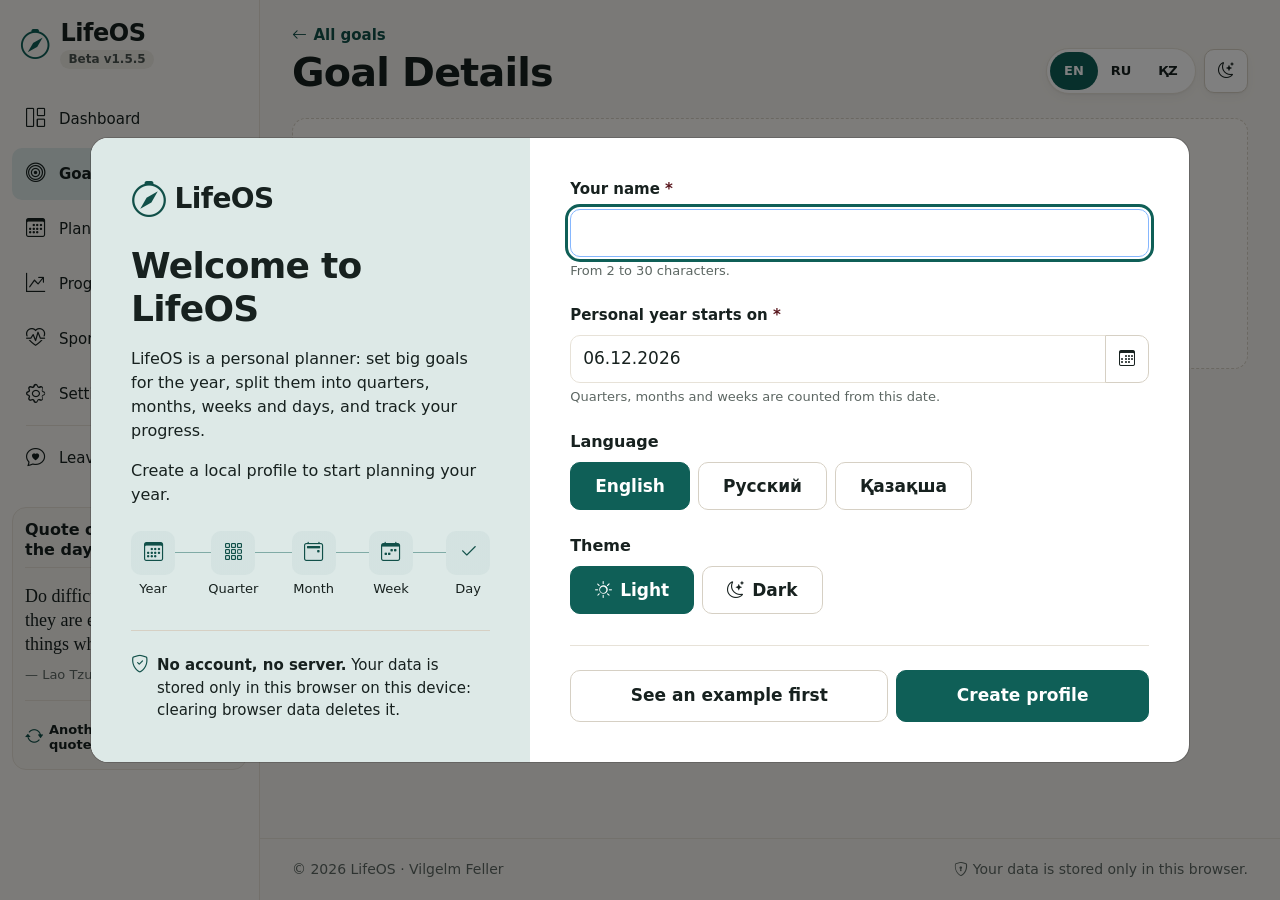
==== goal-details.html @ 5458cd60 "LifeOS Beta v1.5.5" ====
<!doctype html>
<html lang="en" data-bs-theme="light">
<head>
  <meta charset="utf-8">
  <meta name="viewport" content="width=device-width, initial-scale=1">
  <title>Goal Details · LifeOS</title>
  <meta name="description" content="LifeOS (Life Operating System): plan, track and improve your personal goals.">

  <!-- Libraries are local copies in vendor/ (the site also works without internet) -->
  <link rel="stylesheet" href="./vendor/bootstrap/bootstrap.min.css?v=1.5.5">
  <link rel="stylesheet" href="./vendor/bootstrap-icons/bootstrap-icons.min.css?v=1.5.5">
  <link rel="stylesheet" href="./css/style.css?v=1.5.5">
  <!-- App icons and the install manifest (manifest.json, images/icons/). Relative paths: the site lives in a subfolder on GitHub Pages. -->
  <link rel="manifest" href="./manifest.json?v=1.5.5">
  <link rel="icon" href="./images/icons/favicon.svg" type="image/svg+xml">
  <link rel="icon" href="./images/icons/favicon-32.png" type="image/png" sizes="32x32">
  <link rel="apple-touch-icon" href="./images/icons/apple-touch-icon.png">
  <meta name="theme-color" content="#0B4237" media="(prefers-color-scheme: light)">
  <meta name="theme-color" content="#111816" media="(prefers-color-scheme: dark)">
  <meta name="apple-mobile-web-app-title" content="LifeOS">

  <script src="./vendor/jquery/jquery-3.7.1.min.js?v=1.5.5" defer></script>
  <script src="./vendor/bootstrap/bootstrap.bundle.min.js?v=1.5.5" defer></script>
  <!-- Copies of data/*.json for file:// (no fetch there). Loaded before app.js. -->
  <script src="./data/translations-fallback.js?v=1.5.5"></script>
  <script src="./data/quotes-fallback.js?v=1.5.5"></script>
  <script src="./data/changelog-fallback.js?v=1.5.5"></script> <!-- copy of changelog.json for file:// -->
  <script src="./js/app.js?v=1.5.5"></script> <!-- no defer: sets the theme before the page is drawn -->
  <script src="./js/quote-widget.js?v=1.5.5" defer></script> <!-- quote of the day in the side menu -->
  <script src="./js/onboarding.js?v=1.5.5" defer></script> <!-- example data, first steps, tour, help tips -->
  <script src="./js/whats-new.js?v=1.5.5" defer></script> <!-- the "What's new" window after an update -->
  <script src="./js/feedback.js?v=1.5.5" defer></script> <!-- "Leave feedback": the window, the Dashboard invitation -->
  <script src="./js/tasks.js?v=1.5.5" defer></script>
  <script src="./js/entry-form.js?v=1.5.5" defer></script> <!-- the entry form (shared with the Dashboard dialog) -->
  <script src="./js/books.js?v=1.5.5" defer></script> <!-- "My books": the book shelf of a "Books" goal -->
  <script src="./js/goal-details.js?v=1.5.5" defer></script>
</head>
<body>
  <a class="skip-link visually-hidden-focusable" href="#main-content" data-i18n="layout.skipToContent">Skip to content</a>

  <!-- ===== Shared layout: identical on all 7 pages ===== -->

  <!-- Phone / tablet (< 992px): top bar with the menu button -->
  <header class="mobile-bar d-lg-none">
    <button class="btn btn-tool" type="button" data-bs-toggle="offcanvas" data-bs-target="#sidebar" aria-controls="sidebar" data-i18n-aria-label="layout.openMenu" aria-label="Open menu">
      <i class="bi bi-list" aria-hidden="true"></i>
    </button>
    <a class="brand brand-small" href="index.html">
      <span class="brand-mark" aria-hidden="true"><i class="bi bi-compass"></i></span>
      <span class="brand-name" data-i18n="app.name">LifeOS</span>
    </a>
    <!-- Phone (< 768px): language and theme are here; on wider screens they are in the page header -->
    <div class="mobile-tools">
      <div class="dropdown">
        <button type="button" class="btn btn-tool mobile-lang" data-bs-toggle="dropdown" aria-expanded="false"
                data-i18n-aria-label="layout.language" aria-label="Interface language">
          <span data-lang-current>EN</span><i class="bi bi-chevron-down" aria-hidden="true"></i>
        </button>
        <ul class="dropdown-menu dropdown-menu-end">
          <li><button type="button" class="dropdown-item" data-lang="en" lang="en" aria-pressed="true" data-i18n="language.en">English</button></li>
          <li><button type="button" class="dropdown-item" data-lang="ru" lang="ru" aria-pressed="false" data-i18n="language.ru">Русский</button></li>
          <li><button type="button" class="dropdown-item" data-lang="kk" lang="kk" aria-pressed="false" data-i18n="language.kk">Қазақша</button></li>
        </ul>
      </div>
      <button type="button" class="btn btn-tool" data-theme-toggle data-i18n-aria-label="layout.themeToDark" aria-label="Switch to dark theme">
        <i class="bi bi-moon-stars" aria-hidden="true"></i>
      </button>
    </div>
  </header>

  <!-- Sidebar: Offcanvas below 992px, fixed panel from 992px (Bootstrap "offcanvas-lg") -->
  <aside class="sidebar offcanvas-lg offcanvas-start" id="sidebar" tabindex="-1" aria-labelledby="sidebar-title">
    <div class="offcanvas-header">
      <a class="brand" href="index.html">
        <span class="brand-mark" aria-hidden="true"><i class="bi bi-compass"></i></span>
        <span class="brand-text">
          <span class="brand-name" id="sidebar-title" data-i18n="app.name">LifeOS</span>
          <span class="brand-version" data-app-version></span>
        </span>
      </a>
      <button type="button" class="btn-close d-lg-none" data-bs-dismiss="offcanvas" data-bs-target="#sidebar" data-i18n-aria-label="layout.closeMenu" aria-label="Close menu"></button>
    </div>
    <div class="offcanvas-body">
      <nav class="sidebar-nav" data-i18n-aria-label="layout.mainNav" aria-label="Main navigation">
        <ul class="nav flex-column">
          <li class="nav-item">
            <a class="nav-link" href="index.html"><i class="bi bi-grid-1x2" aria-hidden="true"></i><span data-i18n="page.dashboard">Dashboard</span></a>
          </li>
          <li class="nav-item">
            <a class="nav-link" href="goals.html"><i class="bi bi-bullseye" aria-hidden="true"></i><span data-i18n="page.goals">Goals</span></a>
          </li>
          <li class="nav-item">
            <a class="nav-link" href="planner.html"><i class="bi bi-calendar3" aria-hidden="true"></i><span data-i18n="page.planner">Planner</span></a>
          </li>
          <li class="nav-item">
            <a class="nav-link" href="progress.html"><i class="bi bi-graph-up-arrow" aria-hidden="true"></i><span data-i18n="page.progress">Progress</span></a>
          </li>
          <li class="nav-item">
            <a class="nav-link" href="sport.html"><i class="bi bi-heart-pulse" aria-hidden="true"></i><span data-i18n="page.sport">Sport</span></a>
          </li>
          <li class="nav-item">
            <a class="nav-link" href="settings.html"><i class="bi bi-gear" aria-hidden="true"></i><span data-i18n="page.settings">Settings</span></a>
          </li>
        </ul>
      </nav>
      <button type="button" class="nav-link sidebar-feedback" data-feedback-open>
        <i class="bi bi-chat-heart" aria-hidden="true"></i><span data-i18n="feedback.button">Leave feedback</span>
      </button>
    </div>
  </aside>

  <div class="app-content">
    <main class="app-main" id="main-content" tabindex="-1">
      <header class="page-header gd-header">
        <div class="gd-heading">
          <a class="back-link" href="goals.html"><i class="bi bi-arrow-left" aria-hidden="true"></i><span data-i18n="details.back">All goals</span></a>
          <h1 class="page-title" data-i18n="page.goalDetails">Goal Details</h1>
        </div>
        <div class="page-tools">
          <div class="btn-group" role="group" data-i18n-aria-label="layout.language" aria-label="Interface language">
            <button type="button" class="btn btn-tool" data-lang="en" lang="en" aria-pressed="true" data-i18n="language.en.short">EN</button>
            <button type="button" class="btn btn-tool" data-lang="ru" lang="ru" aria-pressed="false" data-i18n="language.ru.short">RU</button>
            <button type="button" class="btn btn-tool" data-lang="kk" lang="kk" aria-pressed="false" data-i18n="language.kk.short">ҚZ</button>
          </div>
          <button type="button" class="btn btn-tool" id="theme-toggle" data-i18n-aria-label="layout.themeToDark" aria-label="Switch to dark theme">
            <i class="bi bi-moon-stars" aria-hidden="true"></i>
          </button>
        </div>
      </header>

      <!-- ===== Page content starts here ===== -->

      <!-- No ?id= in the address, or no goal with this id -->
      <div class="empty-state" id="details-missing" hidden>
        <span class="empty-state-icon" aria-hidden="true"><i class="bi bi-search"></i></span>
        <h2 class="h5" data-i18n="details.missing.title">Goal not found</h2>
        <p id="details-missing-text"></p>
        <a class="btn btn-primary" href="goals.html" data-i18n="details.missing.button">Back to goals</a>
      </div>

      <div id="details-content" hidden>
        <!-- Goal card: icon | title + category and status badges | Edit, Mark as completed;
             then the % bar and 4 numbers: Now, Target, Deadline, Pace -->
        <section class="panel gd-hero" id="details-hero" data-color="teal" aria-labelledby="details-title">
          <div class="gd-hero-top">
            <span class="goal-icon gd-icon" aria-hidden="true"><i class="bi bi-stars" id="details-icon"></i></span>
            <div class="gd-hero-title">
              <h2 class="details-title" id="details-title"></h2>
              <div class="gd-badges">
                <span class="badge-status" id="details-category"></span>
                <span class="badge-status" id="details-badge"></span>
              </div>
            </div>
            <div class="gd-actions">
              <a class="btn btn-tool" id="details-edit" href="goals.html">
                <i class="bi bi-pencil me-2" aria-hidden="true"></i><span data-i18n="goal.action.edit">Edit</span>
              </a>
              <!-- Outline below 100 %, filled at 100 % (js/goal-details.js) -->
              <button class="btn btn-tool" type="button" id="details-complete">
                <i class="bi bi-check2 me-2" aria-hidden="true"></i><span data-i18n="goal.action.complete">Mark as completed</span>
              </button>
              <!-- A completed goal: back to "In progress" -->
              <button class="btn btn-tool" type="button" id="details-reopen" hidden>
                <i class="bi bi-arrow-counterclockwise me-2" aria-hidden="true"></i><span data-i18n="goal.action.reopen">Back to work</span>
              </button>
            </div>
          </div>
          <p class="details-description" id="details-description" hidden></p>

          <div class="gd-progress">
            <span class="details-percent" id="details-percent">0%</span>
            <div class="progress" id="details-progress" role="progressbar" aria-labelledby="details-title"
                 aria-valuemin="0" aria-valuemax="100" aria-valuenow="0">
              <div class="progress-bar" id="details-progress-bar"></div>
            </div>
          </div>

          <dl class="gd-stats">
            <div>
              <dt data-i18n="details.current">Current</dt>
              <dd id="details-current"></dd>
            </div>
            <div>
              <dt data-i18n="details.target">Target</dt>
              <dd id="details-target"></dd>
            </div>
            <div>
              <dt data-i18n="wizard.values.deadline">Deadline</dt>
              <dd id="details-deadline"></dd>
              <dd class="gd-stat-note" id="details-days"></dd>
            </div>
            <div>
              <dt data-i18n="details.pace.title">Pace</dt>
              <dd id="details-pace"></dd>
              <dd class="gd-stat-note" id="details-pace-note"></dd>
            </div>
          </dl>
        </section>

        <!-- "My books": only for a "Books" goal with a book list (js/books.js) -->
        <section class="panel gd-books" id="books-panel" aria-labelledby="books-title" hidden>
          <div class="panel-head">
            <h2 class="panel-title" id="books-title" tabindex="-1" data-i18n="books.title">My books</h2>
            <button type="button" class="btn btn-primary" id="book-add">
              <i class="bi bi-plus-lg me-2" aria-hidden="true"></i><span data-i18n="books.add">Add a book</span>
            </button>
          </div>
          <ul class="books-stats" id="books-stats"></ul>
          <div class="segmented books-filter" id="books-filter" role="group" data-i18n-aria-label="books.filter.label" aria-label="Show books"></div>
          <ul class="books-list" id="books-list"></ul>
          <div class="gd-empty" id="books-empty" hidden>
            <i class="bi bi-book" aria-hidden="true"></i>
            <span></span>
          </div>
        </section>

        <!-- Row 1: the entry form | the history. A checklist goal has no entries: the checklist takes the whole row. -->
        <div class="gd-row gd-row-main" id="details-main-row">
          <!-- Checklist (only a checklist goal): tick, add, rename and delete items right here (js/goal-details.js) -->
          <section class="panel gd-checklist" id="checklist-panel" aria-labelledby="checklist-title" hidden>
            <div class="panel-head">
              <h2 class="panel-title gd-icon-title" id="checklist-title" tabindex="-1"><i class="bi bi-list-check" aria-hidden="true"></i><span data-i18n="progressType.checklist">Checklist</span></h2>
              <span class="badge-status is-accent" id="checklist-count"></span>
            </div>
            <ul class="edit-list gd-checklist-list" id="checklist-list"></ul>
            <form class="gd-checklist-add" id="checklist-add-form" novalidate>
              <label class="form-label" for="checklist-new" data-i18n="details.checklist.newLabel">New item</label>
              <div class="input-group">
                <input class="form-control" type="text" id="checklist-new" maxlength="120" autocomplete="off" data-i18n-placeholder="details.checklist.newPlaceholder">
                <button class="btn btn-primary" type="submit"><i class="bi bi-plus-lg me-2" aria-hidden="true"></i><span data-i18n="details.checklist.add">Add</span></button>
              </div>
              <p class="field-error" id="checklist-new-error"></p>
            </form>
          </section>

          <!-- Add an entry: the fields depend on the progress type (data-entry-field) -->
          <section class="panel" id="entry-panel" aria-labelledby="entry-title">
            <h2 class="panel-title" id="entry-title" tabindex="-1" data-i18n="details.entry.title">Add an entry</h2>
            <!-- Edit mode: "Entry of 12/11/2026: +20 000 ₸" (js/entry-form.js) -->
            <p class="entry-edit-note" id="entry-edit-note" hidden></p>
            <form id="entry-form" novalidate>
              <div class="row g-3">
                <!-- What to type for this goal type: "Example: +20 pages since the last entry" -->
                <div class="col-12"><p class="entry-example" id="entry-example"></p></div>

                <fieldset class="col-12" data-entry-field="sign">
                  <legend class="form-label fs-6" data-i18n="details.entry.operation">Operation</legend>
                  <div class="gd-switch">
                    <input class="btn-check" type="radio" name="entry-sign" id="entry-sign-plus" value="1" checked>
                    <label class="btn" for="entry-sign-plus"><i class="bi bi-plus-lg me-2" aria-hidden="true"></i><span data-i18n="details.entry.deposit">Deposit (+)</span></label>
                    <input class="btn-check" type="radio" name="entry-sign" id="entry-sign-minus" value="-1">
                    <label class="btn" for="entry-sign-minus"><i class="bi bi-dash-lg me-2" aria-hidden="true"></i><span data-i18n="details.entry.withdraw">Withdrawal (−)</span></label>
                  </div>
                </fieldset>

                <div class="col-sm-6" data-entry-field="amount">
                  <label class="form-label" for="entry-amount" id="entry-amount-label" data-i18n="details.entry.amount">Amount</label>
                  <div class="input-group">
                    <input class="form-control" type="text" id="entry-amount" inputmode="decimal" autocomplete="off" data-number="decimal"
                           data-i18n-placeholder="details.entry.amountPlaceholder" aria-describedby="entry-amount-hint">
                    <span class="input-group-text entry-unit"></span>
                  </div>
                  <div class="form-text" id="entry-amount-hint" data-i18n="details.entry.amountHint">Only the change, not the new total.</div>
                  <p class="field-error" id="entry-amount-error"></p>
                </div>

                <div class="col-sm-6" data-entry-field="pages">
                  <label class="form-label" for="entry-pages" data-i18n="details.entry.pages">Pages read</label>
                  <div class="input-group">
                    <input class="form-control" type="text" id="entry-pages" inputmode="numeric" autocomplete="off" data-number="integer">
                    <span class="input-group-text" data-i18n="details.entry.pagesUnit">pages</span>
                  </div>
                  <p class="field-error" id="entry-pages-error"></p>
                </div>
                <div class="col-sm-6 entry-check" data-entry-field="pages">
                  <div class="form-check">
                    <input class="form-check-input" type="checkbox" id="entry-finished">
                    <label class="form-check-label" for="entry-finished" data-i18n="details.entry.finished">I finished a book</label>
                  </div>
                </div>

                <div class="col-sm-6" data-entry-field="value">
                  <label class="form-label" for="entry-value" data-i18n="details.entry.newValue">New value</label>
                  <div class="input-group">
                    <input class="form-control" type="text" id="entry-value" inputmode="decimal" autocomplete="off" data-number="decimal">
                    <span class="input-group-text entry-unit"></span>
                  </div>
                  <p class="field-error" id="entry-value-error"></p>
                </div>

                <div class="col-sm-6" data-entry-field="level">
                  <label class="form-label" for="entry-level" data-i18n="details.entry.newLevel">New level</label>
                  <select class="form-select" id="entry-level"></select>
                </div>

                <div class="col-sm-6" data-entry-common>
                  <label class="form-label" for="entry-date" data-i18n="details.entry.date">Date</label>
                  <input class="form-control" type="text" inputmode="numeric" maxlength="10" autocomplete="off" data-date-field data-i18n-placeholder="date.placeholder" id="entry-date">
                  <p class="field-error" id="entry-date-error"></p>
                </div>

                <div class="col-12" data-entry-common>
                  <label class="form-label" for="entry-note" data-i18n="details.entry.noteOptional">Note (optional)</label>
                  <input class="form-control" type="text" id="entry-note" maxlength="200" autocomplete="off"
                         data-i18n-placeholder="details.entry.notePlaceholder" aria-describedby="entry-note-hint">
                  <div class="visually-hidden" id="entry-note-hint" data-i18n="details.entry.noteHint">Optional, up to 200 characters.</div>
                  <p class="field-error" id="entry-note-error"></p>
                </div>

                <div class="col-12 gd-entry-actions">
                  <button class="btn btn-primary w-100 gd-submit" type="submit">
                    <i class="bi bi-plus-lg me-2" aria-hidden="true"></i><span id="entry-submit-label">Add entry</span>
                  </button>
                  <button class="btn btn-tool w-100" type="button" id="entry-cancel" hidden data-i18n="delete.cancel">Cancel</button>
                </div>
              </div>
            </form>
          </section>

          <section class="panel" id="history-panel" aria-labelledby="history-title">
            <h2 class="panel-title" id="history-title" tabindex="-1" data-i18n="details.history.titleLong">History of entries</h2>
            <div class="gd-empty" id="history-empty">
              <i class="bi bi-clock-history" aria-hidden="true"></i>
              <span data-i18n="details.history.empty">No entries yet.</span>
            </div>
            <ul class="gd-history" id="history-list"></ul>
          </section>
        </div>

        <!-- Row 2: milestones, notes, related tasks -->
        <div class="gd-row gd-row-bottom">
          <section class="panel" aria-labelledby="milestones-title">
            <h2 class="panel-title gd-icon-title" id="milestones-title"><i class="bi bi-signpost-split" aria-hidden="true"></i><span data-i18n="wizard.step.6">Milestones</span></h2>
            <div class="gd-empty" id="milestones-empty">
              <i class="bi bi-flag" aria-hidden="true"></i>
              <span data-i18n="wizard.milestones.empty">No milestones yet.</span>
            </div>
            <ul class="gd-milestones" id="milestone-list"></ul>
          </section>

          <section class="panel" aria-labelledby="notes-title">
            <h2 class="panel-title gd-icon-title" id="notes-title"><i class="bi bi-file-text" aria-hidden="true"></i><span data-i18n="details.notes.title">Notes</span></h2>
            <label class="visually-hidden" for="goal-notes" data-i18n="details.notes.label">Your notes about this goal</label>
            <textarea class="form-control gd-notes" id="goal-notes" rows="5" maxlength="2000" data-i18n-placeholder="details.notes.placeholder"></textarea>
            <button class="btn btn-tool mt-2" type="button" id="notes-save">
              <i class="bi bi-save me-2" aria-hidden="true"></i><span data-i18n="details.notes.save">Save notes</span>
            </button>
          </section>

          <!-- Tasks linked to this goal (list and dialog: js/tasks.js) -->
          <section class="panel" aria-labelledby="tasks-title">
            <h2 class="panel-title gd-icon-title" id="tasks-title"><i class="bi bi-check2-square" aria-hidden="true"></i><span data-i18n="details.tasks.title">Related tasks</span></h2>
            <div id="goal-tasks"></div>
            <button class="btn btn-outline-primary w-100 mt-3" type="button" id="goal-task-add">
              <i class="bi bi-plus-lg me-2" aria-hidden="true"></i><span data-i18n="task.form.create">Add task</span>
            </button>
          </section>
        </div>
      </div>

    </main>

    <footer class="app-footer">
      <p class="mb-0">
        © <span id="footer-year">2026</span> <span data-i18n="app.name">LifeOS</span> ·
        <span data-i18n="layout.author">Vilgelm Feller</span>
      </p>
      <p class="mb-0">
        <i class="bi bi-shield-lock" aria-hidden="true"></i>
        <span data-i18n="layout.storageNote">Your data is stored only in this browser.</span>
      </p>
    </footer>
  </div>

  <!-- First run: shown by app.js only when there is no lifeos_profile.
       Static backdrop + keyboard="false": it cannot be closed without creating a profile.
       Computer: two columns (about LifeOS | the profile form); tablet and phone: one column (style.css). -->
  <div class="modal fade" id="first-run-modal" tabindex="-1" data-bs-backdrop="static" data-bs-keyboard="false" aria-labelledby="first-run-title" aria-describedby="first-run-intro">
    <div class="modal-dialog modal-dialog-centered modal-dialog-scrollable modal-fullscreen-sm-down first-run-dialog">
      <form class="modal-content" id="first-run-form" novalidate>
        <div class="modal-body first-run">
          <!-- Left (computer) / top: what LifeOS is and the path from the year to the day -->
          <section class="first-run-hero" aria-labelledby="first-run-title">
            <p class="first-run-brand"><i class="bi bi-compass" aria-hidden="true"></i><span data-i18n="app.name">LifeOS</span></p>
            <h2 class="first-run-title" id="first-run-title" data-i18n="firstRun.title">Welcome to LifeOS</h2>
            <p class="first-run-short" data-i18n="firstRun.short">Goals for the year, step by step to today.</p>
            <p class="first-run-about" data-i18n="firstRun.about">LifeOS is a personal planner: set big goals for the year, split them into quarters, months, weeks and days, and track your progress.</p>
            <p class="first-run-lead" id="first-run-intro" data-i18n="firstRun.intro">Create a local profile to start planning your year.</p>
            <ol class="first-run-path" data-i18n-aria-label="firstRun.path.label" aria-label="From the year to the day">
              <li><span class="first-run-path-icon" aria-hidden="true"><i class="bi bi-calendar3"></i></span><span class="first-run-path-name" data-i18n="firstRun.path.year">Year</span></li>
              <li><span class="first-run-path-icon" aria-hidden="true"><i class="bi bi-grid-3x3-gap"></i></span><span class="first-run-path-name" data-i18n="firstRun.path.quarter">Quarter</span></li>
              <li><span class="first-run-path-icon" aria-hidden="true"><i class="bi bi-calendar2-event"></i></span><span class="first-run-path-name" data-i18n="firstRun.path.month">Month</span></li>
              <li><span class="first-run-path-icon" aria-hidden="true"><i class="bi bi-calendar-week"></i></span><span class="first-run-path-name" data-i18n="firstRun.path.week">Week</span></li>
              <li><span class="first-run-path-icon" aria-hidden="true"><i class="bi bi-check2"></i></span><span class="first-run-path-name" data-i18n="firstRun.path.day">Day</span></li>
            </ol>
          </section>

          <!-- Right (computer) / middle: the profile -->
          <div class="first-run-fields">
            <p class="form-text mt-0" data-i18n="firstRun.requiredNote">Fields marked * are required.</p>

            <div class="mb-3">
              <label class="form-label required-label" for="first-run-name" data-i18n="firstRun.nameLabel">Your name</label>
              <input class="form-control" id="first-run-name" name="name" type="text" autocomplete="given-name" required aria-describedby="first-run-name-hint">
              <div class="form-text" id="first-run-name-hint" data-i18n="firstRun.nameHint">From 2 to 30 characters.</div>
              <p class="field-error" id="first-run-name-error"></p>
            </div>

            <div class="mb-3">
              <label class="form-label required-label" for="first-run-start" data-i18n="firstRun.startLabel">Personal year starts on</label>
              <input class="form-control" id="first-run-start" name="personalYearStart" type="text" inputmode="numeric" maxlength="10" autocomplete="off" data-date-field data-i18n-placeholder="date.placeholder" required aria-describedby="first-run-start-hint">
              <div class="form-text" id="first-run-start-hint" data-i18n="firstRun.startHint">Quarters, months and weeks are counted from this date.</div>
              <p class="field-error" id="first-run-start-error"></p>
            </div>

            <fieldset class="mb-3">
              <legend class="form-label fs-6" data-i18n="firstRun.languageLabel">Language</legend>
              <div class="choice-group">
                <input class="btn-check" type="radio" name="language" id="first-run-lang-en" value="en">
                <label class="btn btn-tool" for="first-run-lang-en" lang="en" data-i18n="language.en">English</label>
                <input class="btn-check" type="radio" name="language" id="first-run-lang-ru" value="ru">
                <label class="btn btn-tool" for="first-run-lang-ru" lang="ru" data-i18n="language.ru">Русский</label>
                <input class="btn-check" type="radio" name="language" id="first-run-lang-kk" value="kk">
                <label class="btn btn-tool" for="first-run-lang-kk" lang="kk" data-i18n="language.kk">Қазақша</label>
              </div>
            </fieldset>

            <fieldset class="mb-0">
              <legend class="form-label fs-6" data-i18n="firstRun.themeLabel">Theme</legend>
              <div class="choice-group">
                <input class="btn-check" type="radio" name="theme" id="first-run-theme-light" value="light">
                <label class="btn btn-tool" for="first-run-theme-light"><i class="bi bi-sun me-2" aria-hidden="true"></i><span data-i18n="theme.light">Light</span></label>
                <input class="btn-check" type="radio" name="theme" id="first-run-theme-dark" value="dark">
                <label class="btn btn-tool" for="first-run-theme-dark"><i class="bi bi-moon-stars me-2" aria-hidden="true"></i><span data-i18n="theme.dark">Dark</span></label>
              </div>
            </fieldset>
          </div>

          <!-- Computer: at the bottom of the left panel; tablet and phone: under the form, small -->
          <p class="first-run-storage">
            <i class="bi bi-shield-check" aria-hidden="true"></i>
            <span><strong data-i18n="firstRun.storageLead">No account, no server.</strong> <span data-i18n="firstRun.storageText">Your data is stored only in this browser on this device: clearing browser data deletes it.</span></span>
          </p>

          <div class="first-run-actions">
            <!-- Fills the example data and shows the banner "This is example data" (js/onboarding.js) -->
            <button class="btn btn-tool" type="button" data-demo-start data-i18n="onboarding.demo.start">See an example first</button>
            <button class="btn btn-primary" type="submit" data-i18n="firstRun.submit">Create profile</button>
          </div>
        </div>
      </form>
    </div>
  </div>
  <!-- ===== End of shared layout ===== -->
</body>
</html>
---- css/style.css ----
/* ==========================================================
   LifeOS — main stylesheet
   Mobile first: base styles target phones, media queries
   add layout for wider screens (added in later steps).
   ========================================================== */

/* ---------- Color tokens: light theme (default) — docs/design ---------- */
:root,
[data-bs-theme="light"] {
  /* Palette: used for the accent color and for goal colors.
     Light values have at least 4.5:1 contrast on the page background. */
  --palette-teal: #0f5f57;          /* deep green: the default accent of the design */
  --palette-blue: #3d6aa0;
  --palette-green: #3c7350;
  --palette-plum: #7a5089;
  --palette-clay: #95641f;
  --palette-rose: #9a4c5e;          /* goal color only, not an accent */
  /* More goal colors (not accents). Checked: the icon on its soft tile >= 3:1, the % badge text >= 4.5:1. */
  --palette-coral: #b4472f;
  --palette-mustard: #8c7a00;
  --palette-indigo: #4f46e5;
  --palette-pink: #c2187a;
  --palette-turquoise: #0e7490;
  --palette-olive: #5c6b1f;
  --palette-graphite: #374151;

  --lifeos-bg: #f5f3ee;             /* warm light page background */
  --lifeos-surface: #ffffff;        /* cards */
  --lifeos-surface-2: #faf8f4;      /* side menu, table heads, quiet blocks */
  --lifeos-border: #e7e2d8;
  --lifeos-border-strong: #d6d0c4;  /* outline buttons, fields */
  --lifeos-text: #17211f;
  --lifeos-text-muted: #5d6763;
  --lifeos-on-primary: #ffffff;     /* text/icons on a primary background */

  /* Soft tones for badges and icon tiles (text on them stays >= 4.5:1) */
  --tone-success-bg: #e3efe6;
  --tone-success-fg: #2c5e3d;
  --tone-warning-bg: #f7ebd3;
  --tone-warning-fg: #6f4b0f;
  --tone-danger-bg: #f8e3e3;
  --tone-danger-fg: #8c2f2f;
  --tone-neutral-bg: #eeebe4;
  --tone-neutral-fg: #4b5450;

  --lifeos-shadow: 0 1px 2px rgb(23 33 31 / 0.04), 0 4px 12px rgb(23 33 31 / 0.04);

  /* Map our tokens onto Bootstrap variables */
  --bs-body-bg: var(--lifeos-bg);
  --bs-body-color: var(--lifeos-text);
  --bs-secondary-color: var(--lifeos-text-muted);
  --bs-border-color: var(--lifeos-border);
}

/* ---------- Color tokens: dark theme (the same tokens) ---------- */
[data-bs-theme="dark"] {
  /* Lighter palette: at least 4.5:1 contrast on the dark background */
  --palette-teal: #5fbaa9;
  --palette-blue: #8aa9d8;
  --palette-green: #8cc29d;
  --palette-plum: #bf9fcd;
  --palette-clay: #d9aa6a;
  --palette-rose: #dd9cab;
  --palette-coral: #e8907c;
  --palette-mustard: #cfc04a;
  --palette-indigo: #8f86f5;
  --palette-pink: #e27cc0;
  --palette-turquoise: #67a7b9;
  --palette-olive: #9aa374;
  --palette-graphite: #999ea6;

  --lifeos-bg: #111816;             /* deep green-graphite */
  --lifeos-surface: #1a2220;        /* cards */
  --lifeos-surface-2: #151c1a;
  --lifeos-border: #2a3532;
  --lifeos-border-strong: #3a4743;
  --lifeos-text: #e6ece9;
  --lifeos-text-muted: #a2b1ac;
  --lifeos-on-primary: #0f1614;     /* dark text on the lighter dark-theme accents */

  --tone-success-bg: #1f3428;
  --tone-success-fg: #9fd3ae;
  --tone-warning-bg: #3a2f1b;
  --tone-warning-fg: #f0c987;
  --tone-danger-bg: #3a2224;
  --tone-danger-fg: #f2a9a9;
  --tone-neutral-bg: #252e2c;
  --tone-neutral-fg: #c3cfcb;

  --lifeos-shadow: 0 1px 2px rgb(0 0 0 / 0.3);

  --bs-body-bg: var(--lifeos-bg);
  --bs-body-color: var(--lifeos-text);
  --bs-secondary-color: var(--lifeos-text-muted);
  --bs-secondary-rgb: 162, 177, 172; /* = --lifeos-text-muted; Bootstrap's .text-secondary uses it */
  --bs-border-color: var(--lifeos-border);
}

/* Outline danger button ("Reset profile…", "Delete task"): Bootstrap's #dc3545 is too dark on graphite */
[data-bs-theme="dark"] .btn-outline-danger {
  --bs-btn-color: var(--bs-danger-text-emphasis);
}

/* ---------- Accent colors (11) ----------
   app.js sets data-accent="…" on <html> (ACCENTS); the color circles in Settings carry it too.
   Every accent is a set: --accent (buttons, links, bars, charts), --accent-hover, --accent-soft (badges, selections).
   Contrast (checked for every accent): light theme — white text on the button and on hover >= 4.5:1;
   dark theme — the dark text on the button and the accent on a card >= 4.5:1 (the lowest is 5.02:1, amber). */
:root,
[data-accent="teal"]      { --accent: #0f5f57; --accent-hover: #11534c; --accent-soft: #dde9e7; }
[data-accent="green"]     { --accent: #3c7350; --accent-hover: #356346; --accent-soft: #e4ebe6; }
[data-accent="olive"]     { --accent: #5c6b1f; --accent-hover: #4e5c1f; --accent-soft: #e8eae0; }
[data-accent="ocean"]     { --accent: #0e7490; --accent-hover: #106379; --accent-soft: #ddecef; }
[data-accent="blue"]      { --accent: #3d6aa0; --accent-hover: #355b86; --accent-soft: #e4eaf2; }
[data-accent="indigo"]    { --accent: #4f46e5; --accent-hover: #443fbd; --accent-soft: #e6e5fb; }
[data-accent="plum"]      { --accent: #7a5089; --accent-hover: #664774; --accent-soft: #ece6ee; }
[data-accent="pink"]      { --accent: #be185d; --accent-hover: #9d1a51; --accent-soft: #f6dfe8; }
[data-accent="amber"]     { --accent: #b45309; --accent-hover: #95490d; --accent-soft: #f4e7dd; }
[data-accent="clay"]      { --accent: #95641f; --accent-hover: #7c571f; --accent-soft: #f0e9e0; }
[data-accent="graphite"]  { --accent: #374151; --accent-hover: #313b47; --accent-soft: #e3e4e7; }

/* Dark theme: lighter values of the same accents */
[data-bs-theme="dark"],
[data-bs-theme="dark"][data-accent="teal"],
[data-bs-theme="dark"] [data-accent="teal"]      { --accent: #5fbaa9; --accent-hover: #7ac4b6; --accent-soft: #243733; }
[data-bs-theme="dark"][data-accent="green"],
[data-bs-theme="dark"] [data-accent="green"]     { --accent: #8cc29d; --accent-hover: #9ecaac; --accent-soft: #2a3832; }
[data-bs-theme="dark"][data-accent="olive"],
[data-bs-theme="dark"] [data-accent="olive"]     { --accent: #9aa374; --accent-hover: #a9b28b; --accent-soft: #2c342c; }
[data-bs-theme="dark"][data-accent="ocean"],
[data-bs-theme="dark"] [data-accent="ocean"]     { --accent: #67a7b9; --accent-hover: #80b5c3; --accent-soft: #253535; }
[data-bs-theme="dark"][data-accent="blue"],
[data-bs-theme="dark"] [data-accent="blue"]      { --accent: #8aa9d8; --accent-hover: #9cb6db; --accent-soft: #2a353a; }
[data-bs-theme="dark"][data-accent="indigo"],
[data-bs-theme="dark"] [data-accent="indigo"]    { --accent: #9994f0; --accent-hover: #a8a6ef; --accent-soft: #2c323d; }
[data-bs-theme="dark"][data-accent="plum"],
[data-bs-theme="dark"] [data-accent="plum"]      { --accent: #bf9fcd; --accent-hover: #c7aed3; --accent-soft: #313438; }
[data-bs-theme="dark"][data-accent="pink"],
[data-bs-theme="dark"] [data-accent="pink"]      { --accent: #dc82a8; --accent-hover: #de97b5; --accent-soft: #352f33; }
[data-bs-theme="dark"][data-accent="amber"],
[data-bs-theme="dark"] [data-accent="amber"]     { --accent: #cf9162; --accent-hover: #d4a37d; --accent-soft: #333229; }
[data-bs-theme="dark"][data-accent="clay"],
[data-bs-theme="dark"] [data-accent="clay"]      { --accent: #d9aa6a; --accent-hover: #dcb783; --accent-soft: #35352a; }
[data-bs-theme="dark"][data-accent="graphite"],
[data-bs-theme="dark"] [data-accent="graphite"]  { --accent: #999ea6; --accent-hover: #a8aeb3; --accent-soft: #2c3333; }

/* The page colors come from the current accent set. */
:root {
  --lifeos-primary: var(--accent);
  --lifeos-primary-hover: var(--accent-hover);
  --lifeos-primary-soft: var(--accent-soft);
  /* Accent for text on the soft background (active menu item): a bit closer to the text color for 4.5:1 */
  --lifeos-primary-text: color-mix(in srgb, var(--lifeos-primary) 75%, var(--lifeos-text));
  --lifeos-focus: var(--lifeos-primary);
}

/* ---------- Typography, spacing, radii (docs/design) ---------- */
:root {
  /* System font stack: no extra download, looks native on every OS */
  --lifeos-font: system-ui, -apple-system, "Segoe UI", Roboto, "Helvetica Neue", Arial, sans-serif;
  --bs-body-font-family: var(--lifeos-font);
  --bs-body-font-size: 0.9375rem;

  /* Font sizes: page title 36–40px, section 22px, card 16px, text 15px, captions 13px */
  --fs-page: clamp(1.75rem, 1.2rem + 1.6vw, 2.5rem);
  --fs-section: 1.375rem;
  --fs-card: 1rem;
  --fs-body: 0.9375rem;
  --fs-small: 0.8125rem;

  /* Spacing scale: 4 / 8 / 16 / 24 / 40 */
  --space-1: 0.25rem;
  --space-2: 0.5rem;
  --space-3: 1rem;
  --space-4: 1.5rem;
  --space-5: 2.5rem;

  /* Radii */
  --radius-sm: 0.625rem;  /* buttons, fields */
  --radius: 0.875rem;     /* cards */
  --radius-lg: 1.125rem;  /* big blocks */
  --radius-pill: 999px;
  --bs-border-radius: var(--radius-sm);
}

body {
  background-color: var(--lifeos-bg);
  color: var(--lifeos-text);
  font-family: var(--lifeos-font);
  font-size: var(--fs-body);
  line-height: 1.5;
}

a {
  color: var(--lifeos-primary);
}

a:hover {
  color: var(--lifeos-primary-hover);
}

/* ---------- Visible keyboard focus ---------- */
:focus-visible {
  outline: 3px solid var(--lifeos-focus);
  outline-offset: 2px;
}

/* Bootstrap uses a box-shadow ring on form controls and buttons;
   replace it with the same outline so focus looks consistent. */
.btn:focus-visible,
.btn-close:focus-visible,
.form-control:focus-visible,
.form-select:focus-visible,
.form-check-input:focus-visible {
  outline: 3px solid var(--lifeos-focus);
  outline-offset: 2px;
  box-shadow: none;
}

/* The skip link moves focus to <main>; the whole area does not need a ring. */
#main-content:focus-visible {
  outline: none;
}

/* ==========================================================
   Layout (shared by all pages)
   ========================================================== */

:root {
  --lifeos-sidebar-width: 16.25rem; /* 260px */
}

/* ---------- Skip link: hidden until focused with Tab ---------- */
.skip-link:focus {
  position: fixed;
  top: 0.75rem;
  left: 0.75rem;
  z-index: 1080; /* above the offcanvas */
  padding: 0.6rem 1rem;
  border-radius: 0.5rem;
  background-color: var(--lifeos-surface);
  color: var(--lifeos-primary);
  font-weight: 600;
  box-shadow: 0 0.25rem 1rem rgba(0, 0, 0, 0.15);
}

/* ---------- Brand (logo + name + version) ---------- */
.brand {
  display: flex;
  align-items: center;
  gap: 0.65rem;
  color: var(--lifeos-text);
  text-decoration: none;
}

.brand:hover {
  color: var(--lifeos-text);
}

.brand-mark {
  display: grid;
  place-items: center;
  width: 2.25rem;
  height: 2.25rem;
  border-radius: 0.65rem;
  background-color: var(--lifeos-primary);
  color: var(--lifeos-on-primary);
  font-size: 1.15rem;
}

.brand-small .brand-mark {
  width: 2rem;
  height: 2rem;
  font-size: 1rem;
}

.brand-text {
  display: flex;
  flex-direction: column;
}

.brand-name {
  font-size: 1.15rem;
  font-weight: 700;
  line-height: 1.1;
}

/* "Beta v1.0" under the name: a small quiet badge (the same in every language) */
.brand-version {
  align-self: flex-start;
  margin-top: 0.2rem;
  padding: 0.05rem 0.5rem;
  border-radius: var(--radius-pill);
  background-color: var(--tone-neutral-bg);
  color: var(--tone-neutral-fg);
  font-size: 0.75rem; /* 12px */
  font-weight: 600;
  line-height: 1.5;
}

/* ---------- Icon / toggle buttons (menu, language, theme) ---------- */
.btn-tool {
  --bs-btn-bg: var(--lifeos-surface);
  --bs-btn-color: var(--lifeos-text);
  --bs-btn-border-color: var(--lifeos-border);
  --bs-btn-hover-bg: var(--lifeos-primary-soft);
  --bs-btn-hover-color: var(--lifeos-text);
  --bs-btn-hover-border-color: var(--lifeos-border);
  --bs-btn-active-bg: var(--lifeos-primary-soft);
  --bs-btn-active-color: var(--lifeos-text);
  --bs-btn-active-border-color: var(--lifeos-border);
  min-width: 2.75rem;  /* ~44px: comfortable touch target */
  min-height: 2.75rem;
  font-weight: 600;
}

.btn-tool[aria-pressed="true"],
.btn-check:checked + .btn-tool {
  background-color: var(--lifeos-primary);
  border-color: var(--lifeos-primary);
  color: var(--lifeos-on-primary);
}

.btn-tool .bi-list {
  font-size: 1.4rem;
  line-height: 1;
}

/* Radio buttons styled as buttons: the real <input> is hidden,
   so the focus ring is drawn on its label. */
.btn-check:focus-visible + .btn {
  outline: 3px solid var(--lifeos-focus);
  outline-offset: 2px;
  box-shadow: none;
}

.choice-group {
  display: flex;
  flex-wrap: wrap;
  gap: 0.5rem;
}

/* ---------- Primary button in the LifeOS accent ---------- */
.btn-primary {
  --bs-btn-bg: var(--lifeos-primary);
  --bs-btn-border-color: var(--lifeos-primary);
  --bs-btn-color: var(--lifeos-on-primary);
  --bs-btn-hover-bg: var(--lifeos-primary-hover);
  --bs-btn-hover-border-color: var(--lifeos-primary-hover);
  --bs-btn-hover-color: var(--lifeos-on-primary);
  --bs-btn-active-bg: var(--lifeos-primary-hover);
  --bs-btn-active-border-color: var(--lifeos-primary-hover);
  --bs-btn-active-color: var(--lifeos-on-primary);
  font-weight: 600;
}

/* ---------- Forms and dialogs on card-colored surfaces ---------- */
.modal {
  --bs-modal-bg: var(--lifeos-surface);
}

.form-control,
.form-control:focus,
.form-select,
.form-select:focus {
  background-color: var(--lifeos-surface);
}

/* Date field: [DD.MM.YYYY | calendar button]. A real <input type="date"> lies over the icon
   (invisible, the full size of the button): a tap on the icon opens the browser's own calendar,
   also in Safari on iPhone and in Chrome on Android. */
.date-field .btn-tool {
  min-height: 0;
}

.date-pick {
  position: relative;
  display: inline-flex;
  align-items: center;
  justify-content: center;
  overflow: hidden;
}

.date-native {
  position: absolute;
  inset: 0;
  width: 100%;
  height: 100%;
  margin: 0;
  padding: 0;
  border: 0;
  opacity: 0;
  font-size: 16px; /* iPhone does not zoom into a field of 16px */
  cursor: pointer;
  -webkit-appearance: none;
  appearance: none;
}

/* Chrome: its own calendar icon covers the whole button, so a click anywhere opens the calendar */
.date-native::-webkit-calendar-picker-indicator {
  position: absolute;
  inset: 0;
  width: auto;
  height: auto;
  margin: 0;
  padding: 0;
  opacity: 0;
  cursor: pointer;
}

/* The keyboard focus is on the invisible input: the button shows it */
.date-native:focus-visible {
  outline: none;
}

.date-pick:has(.date-native:focus-visible) {
  z-index: 5;
  outline: 3px solid var(--lifeos-focus);
  outline-offset: 2px;
}

/* Checkboxes: visible border on the warm background, checked in the LifeOS accent */
.form-check-input {
  border-color: color-mix(in srgb, var(--lifeos-text) 40%, transparent);
  background-color: var(--lifeos-surface);
}

.form-check-input:checked {
  border-color: var(--lifeos-primary);
  background-color: var(--lifeos-primary);
}

.storage-note {
  display: flex;
  gap: 0.6rem;
  padding: 0.75rem 1rem;
  border-radius: 0.6rem;
  background-color: var(--lifeos-primary-soft);
  font-size: 0.9rem;
}

.storage-note .bi {
  color: var(--lifeos-primary);
}

/* ---------- Dashboard (index.html, docs/design/dashboard.png) ---------- */

/* Line 1: the title on the left, language/theme on the right.
   .page-header.dash-header: stronger than the shared .page-header rule further down */
.page-header.dash-header {
  align-items: flex-start;
  margin-bottom: var(--space-3); /* 16px from the title to the greeting */
}

.greeting {
  margin: 0;
  font-size: clamp(1.25rem, 1rem + 0.8vw, 1.625rem);
  font-weight: 700;
  overflow-wrap: anywhere;
}

.greeting-date {
  margin: 0.45rem 0 0; /* ~7px under the greeting */
  color: var(--lifeos-text-muted);
}

/* Line 2 (from 1600px): [ greeting + date ......... ] [ path ] [ New goal ] [ Record a result ]
   Everything sits on one bottom line: the date, the path and the buttons (44px high). */
.dash-bar {
  display: grid;
  grid-template-areas: "hello path actions";
  grid-template-columns: minmax(0, 1fr) auto auto;
  align-items: end;
  gap: var(--space-3) var(--space-3);
  margin-bottom: var(--space-4);
}

.dash-hello {
  grid-area: hello;
  min-width: 0;
}

.plan-path-nav {
  grid-area: path;
}

.dash-actions {
  display: flex;
  grid-area: actions;
  gap: var(--space-2);
}

.dash-actions .btn {
  display: inline-flex;
  align-items: center;
  justify-content: center;
  min-height: 2.75rem; /* 44px */
  padding-block: 0;
  padding-inline: 1.1rem;
  white-space: nowrap;
}

/* Narrower than ~1600px (path 600px + buttons 370px leave the greeting too little room):
   the buttons stay next to the greeting, the path goes to its own line */
@media (max-width: 1599.98px) {
  .dash-bar {
    grid-template-areas: "hello actions" "path path";
    grid-template-columns: minmax(0, 1fr) auto;
  }

  .plan-path-nav {
    justify-self: start;
  }
}

/* Planning path: a compact strip, as wide as its steps */
.plan-path-nav {
  display: flex;
  max-width: 100%;
  align-items: center;
  gap: var(--space-2);
  min-width: 0;
  min-height: 2.75rem;
  padding: 0 0.3rem 0 var(--space-3);
  border: 1px solid var(--lifeos-border);
  border-radius: var(--radius);
  background-color: var(--lifeos-surface);
  box-shadow: var(--lifeos-shadow);
}

.plan-path-nav > .bi {
  flex-shrink: 0;
  color: var(--lifeos-text-muted);
  font-size: 1.1rem;
}

.plan-path {
  display: flex;
  align-items: center;
  gap: 0.15rem;
  min-width: 0;
  overflow-x: auto; /* too narrow (long Kazakh words): scroll inside the strip, never cut */
  scrollbar-width: none;
  margin: 0;
  padding: 0;
  list-style: none;
  font-size: var(--fs-body);
  font-weight: 600;
}

/* Each step after the first = [ → ][ link ] */
.plan-path li {
  display: inline-flex;
  flex: 0 0 auto;
  align-items: center;
  gap: 0.15rem;
}

.plan-path li > .bi {
  color: var(--lifeos-text-muted);
  font-size: 0.85rem;
}

.plan-path a {
  display: inline-flex;
  align-items: center;
  min-height: 2.25rem;
  padding: 0 0.875rem; /* 14px */
  border-radius: var(--radius-pill);
  color: var(--lifeos-text);
  text-decoration: none;
  white-space: nowrap;
}

.plan-path a:hover {
  background-color: var(--lifeos-primary-soft);
  color: var(--lifeos-text);
}

/* The current step: a pill filled with the accent */
.plan-path .is-today a,
.plan-path .is-today a:hover {
  background-color: var(--lifeos-primary);
  color: var(--lifeos-on-primary);
}

/* Phone: greeting, then the path (scrolls sideways), then the two buttons 50 / 50 */
@media (max-width: 767.98px) {
  .page-header.dash-header {
    flex-direction: column-reverse;
    align-items: stretch;
  }

  .dash-header .page-tools {
    align-self: flex-end;
  }

  .dash-bar {
    grid-template-areas: "hello" "path" "actions";
    grid-template-columns: minmax(0, 1fr);
  }

  .plan-path-nav {
    justify-self: stretch;
  }

  .dash-actions {
    display: grid;
    grid-template-columns: repeat(2, minmax(0, 1fr));
  }

  .dash-actions .btn {
    padding-inline: var(--space-2);
    font-size: var(--fs-small);
    white-space: normal;
    text-align: center;
  }
}

/* Top row and bottom row: CSS grids that fill the width */
.dash-top,
.dash-bottom {
  display: grid;
  gap: var(--space-3);
  margin-bottom: var(--space-3);
}

@media (min-width: 768px) {
  .dash-top {
    grid-template-columns: repeat(2, minmax(0, 1fr));
  }
}

@media (min-width: 1200px) {
  .dash-top {
    grid-template-columns: repeat(3, minmax(0, 1fr));
  }
}

@media (min-width: 992px) {
  .dash-bottom {
    grid-template-columns: minmax(0, 5fr) minmax(0, 7fr);
  }
}

/* Personal year (docs/design/dashboard-year.png): the dates under the title, the ring in the middle,
   two tiles under it: "62 days / passed of 365" | "303 days / left" — on every screen */
.year-dates {
  margin: calc(var(--space-1) * -1) 0 var(--space-3);
  color: var(--lifeos-text-muted);
  font-size: var(--fs-small);
  font-variant-numeric: tabular-nums;
}

.year-card {
  display: flex;
  flex-direction: column;
  align-items: center;
  gap: var(--space-4);
}

.ring {
  position: relative;
  flex: none;
  width: 10.5rem;
  height: 10.5rem;
}

.ring svg {
  width: 100%;
  height: 100%;
  transform: rotate(-90deg); /* the ring starts at the top */
}

.ring circle {
  fill: none;
  stroke-width: 11;
}

.ring-track {
  stroke: var(--tone-neutral-bg);
}

.ring-value {
  stroke: var(--lifeos-primary);
  stroke-linecap: round;
}

.ring-label {
  position: absolute;
  inset: 0;
  display: flex;
  flex-direction: column;
  align-items: center;
  justify-content: center;
  color: var(--lifeos-text-muted);
  font-size: var(--fs-small);
  text-align: center;
}

.ring-label strong {
  color: var(--lifeos-text);
  font-size: 2rem;
  font-weight: 800;
  line-height: 1.1;
}

.year-numbers {
  display: grid;
  grid-template-columns: repeat(2, minmax(0, 1fr));
  gap: var(--space-2);
  width: 100%;
  margin: 0;
}

.year-numbers > div {
  padding: var(--space-3) var(--space-2);
  border-radius: var(--radius-sm);
  background-color: var(--lifeos-bg);
  text-align: center;
}

.year-numbers dt {
  font-size: 1.25rem;
  font-weight: 800;
  overflow-wrap: anywhere;
}

.year-numbers dd {
  margin: 0;
  color: var(--lifeos-text-muted);
  font-size: var(--fs-small);
}

.year-note {
  margin: var(--space-3) 0 0;
  color: var(--lifeos-text-muted);
  font-size: var(--fs-small);
}

/* Computer: the card is as high as its row, the content is in the middle, the ring is bigger */
@media (min-width: 992px) {
  .dash-year-panel {
    display: flex;
    flex-direction: column;
  }

  .dash-year-panel #dash-year {
    display: flex;
    flex: 1 1 auto;
    flex-direction: column;
  }

  .dash-year-panel .year-card {
    flex: 1 1 auto;
    justify-content: center;
  }

  .dash-year-panel .ring {
    width: 11.875rem; /* 190px */
    height: 11.875rem;
  }

  .dash-year-panel .ring-label strong {
    font-size: 2.25rem; /* 36px */
  }

  .dash-year-panel .year-numbers dt {
    font-size: 1.5rem; /* 24px */
  }
}

/* Today: "+ Quickly add a task…" */
.dash-quick {
  margin-bottom: var(--space-3);
}

.quick-add {
  position: relative;
}

.quick-add > .bi {
  position: absolute;
  top: 50%;
  left: 0.9rem;
  color: var(--lifeos-text-muted);
  transform: translateY(-50%);
  pointer-events: none;
}

.quick-add .form-control {
  min-height: 2.75rem;
  padding-left: 2.4rem;
  border-color: var(--lifeos-border-strong);
}

/* Lists inside the top cards: an empty list is a soft dashed box, not white space */
#dash-today-tasks .task-empty,
.dash-week-empty {
  margin: 0;
  padding: var(--space-3);
  border: 1px dashed var(--lifeos-border-strong);
  border-radius: var(--radius-sm);
  color: var(--lifeos-text-muted);
  font-size: var(--fs-small);
  text-align: center;
}

/* Focus of the week: the text in a soft plaque + "2 of 5" with one segment per task */
.focus-note {
  display: flex;
  align-items: flex-start;
  gap: var(--space-3);
  margin-bottom: var(--space-3);
  padding: var(--space-3);
  border-radius: var(--radius-sm);
  background-color: var(--tone-success-bg);
  color: var(--tone-success-fg);
}

.focus-note > .bi {
  flex-shrink: 0;
  font-size: 1.25rem;
  line-height: 1.3;
}

.dash-focus-text {
  margin: 0;
  color: var(--lifeos-text);
  font-weight: 600;
  overflow-wrap: anywhere;
}

.dash-focus-text.is-empty {
  color: var(--lifeos-text-muted);
  font-weight: 400;
}

#dash-focus-form {
  margin-bottom: var(--space-3);
}

/* The field takes the whole card; the button moves under it when both do not fit in one line */
#dash-focus-form .add-row {
  flex-wrap: wrap;
}

#dash-focus-form .add-row .form-control {
  flex: 1 1 16rem;
  min-width: 0;
}

#dash-focus-form .add-row .btn {
  flex: 0 0 auto;
}

/* Focus progress (js/app.js FocusDays; Dashboard and Planner, week): 7 days, "3 of 7 days marked",
   "✓ Mark today". A marked day: soft accent + a check; today: an accent frame; a future day: pale. */
.focus-days {
  margin-bottom: var(--space-3);
}

.focus-days-title,
.dash-week-title {
  margin: 0;
  font-size: var(--fs-card);
  font-weight: 700;
}

.focus-days-hint {
  margin: var(--space-1) 0 var(--space-3);
  color: var(--lifeos-text-muted);
  font-size: var(--fs-small);
}

.focus-days-row {
  display: grid;
  grid-template-columns: repeat(7, minmax(2.75rem, 1fr)); /* every day at least 44px wide */
  gap: var(--space-2);
}

/* Phone: 7 × 44px fit when the gaps are small */
@media (max-width: 575.98px) {
  .focus-days-row {
    gap: 3px;
  }
}

.focus-day {
  display: flex;
  flex-direction: column;
  align-items: center;
  justify-content: center;
  gap: 0.1rem;
  min-width: 0;
  min-height: 3.25rem; /* at least 44px also on a phone */
  padding: var(--space-1) 0;
  border: 1px solid var(--lifeos-border-strong);
  border-radius: var(--radius-sm);
  background-color: var(--lifeos-surface);
  color: var(--lifeos-text);
  font-size: var(--fs-small);
  font-weight: 600;
}

/* The check keeps its place on every day, so all days have the same height; only a marked day shows it */
.focus-day .bi {
  height: 1.25rem;
  font-size: 1.25rem; /* 20px */
  line-height: 1;
  -webkit-text-stroke: 0.6px currentColor; /* a bolder check (an icon font has no bold) */
  visibility: hidden;
}

.focus-day:hover:not([aria-disabled="true"]):not(.is-marked) {
  border-color: var(--lifeos-primary);
  background-color: var(--lifeos-primary-soft);
}

.focus-day:focus-visible,
.focus-days-today:focus-visible {
  outline: 3px solid var(--lifeos-focus);
  outline-offset: 2px;
}

/* Marked: the solid accent, the check and the day name in the text color of an accent button
   (white in the light theme, dark in the dark one: --lifeos-on-primary, contrast ≥ 4.5:1) */
.focus-day.is-marked {
  border-color: var(--lifeos-primary);
  background-color: var(--lifeos-primary);
  color: var(--lifeos-on-primary);
}

.focus-day.is-marked .bi {
  visibility: visible;
}

.focus-day.is-marked:hover {
  border-color: var(--lifeos-primary-hover);
  background-color: var(--lifeos-primary-hover);
}

/* Today: a 2px accent frame; marked today: the fill + an outer ring, so "today" is still seen */
.focus-day.is-today {
  border: 2px solid var(--lifeos-primary);
}

.focus-day.is-today.is-marked {
  box-shadow: 0 0 0 2px var(--lifeos-surface), 0 0 0 4px var(--lifeos-primary);
}

.focus-day.is-future {
  border-style: dashed;
  color: var(--lifeos-text-muted);
  opacity: 0.55;
  cursor: not-allowed;
}

.focus-days-count {
  margin: var(--space-2) 0;
  color: var(--lifeos-text-muted);
  font-size: var(--fs-small);
}

/* "Perfect week!" instead of "7 of 7 days marked" */
.focus-days-count.is-perfect {
  display: flex;
  align-items: center;
  gap: var(--space-1);
  color: var(--lifeos-primary-text);
  font-weight: 700;
}

/* "✓ Mark today": an outline in the accent; "Today is marked ✓": a soft accent fill with the dark accent text */
.focus-days-today {
  border-color: var(--lifeos-primary);
  color: var(--lifeos-primary-text);
}

.focus-days-today .bi {
  color: inherit;
}

.focus-days-today:hover {
  border-color: var(--lifeos-primary);
  background-color: var(--lifeos-primary-soft);
  color: var(--lifeos-primary-text);
}

.focus-days-today.is-marked {
  border-color: var(--lifeos-primary);
  background-color: var(--lifeos-primary-soft);
  color: var(--lifeos-primary-text);
}

.focus-days-today.is-marked:hover {
  border-color: var(--lifeos-primary-hover);
  box-shadow: inset 0 0 0 1px var(--lifeos-primary);
}

/* "Week tasks" under a line: "18 of 23 done" and the bar in one line, then "Open the week →" */
.dash-week-block {
  padding-top: var(--space-3);
  border-top: 1px solid var(--lifeos-border);
}

.dash-week-title {
  margin-bottom: var(--space-2);
}

.dash-week {
  display: flex;
  align-items: center;
  gap: var(--space-3);
}

.dash-week-count {
  flex: none;
  font-variant-numeric: tabular-nums;
}

.dash-week-bar {
  flex: 1 1 auto;
  height: 0.6rem;
  background-color: var(--tone-neutral-bg);
}

.dash-week-bar .progress-bar {
  background-color: var(--lifeos-primary);
}

.dash-week-open {
  display: inline-flex;
  margin-top: var(--space-3);
}

/* Planner, week: the row under the focus field */
#week-focus-days .focus-days {
  margin: var(--space-3) 0 0;
  padding-top: var(--space-3);
  border-top: 1px solid var(--lifeos-border);
}

/* Big goals: a section with up to 4 small goal cards */
.dash-goals-panel {
  margin-bottom: var(--space-3);
}

/* 1 column on a phone, 2 on a tablet / small laptop, 4 from 1360px */
.dash-goal-grid {
  --goal-columns: 1;
  display: grid;
  grid-template-columns: repeat(var(--goal-columns), minmax(0, 1fr));
  gap: var(--space-3);
}

@media (min-width: 576px) {
  .dash-goal-grid {
    --goal-columns: 2;
  }
}

@media (min-width: 1360px) {
  .dash-goal-grid {
    --goal-columns: 4;
  }
}

/* Card: [icon | title, value]  then  [bar ........ 30%] */
.dash-goal {
  position: relative; /* the stretched link covers the card */
  display: grid;
  grid-template-areas: "icon text text" "bar bar pct";
  grid-template-columns: auto minmax(0, 1fr) auto;
  align-items: center;
  gap: var(--space-3) 0.85rem;
  padding: var(--space-3);
  border: 1px solid var(--lifeos-border);
  border-radius: var(--radius);
  background-color: var(--lifeos-surface);
  transition: border-color 0.15s, box-shadow 0.15s;
}

.dash-goal:hover {
  border-color: var(--lifeos-border-strong);
  box-shadow: var(--lifeos-shadow);
}

.dash-goal:has(.stretched-link:focus-visible) {
  outline: 3px solid var(--lifeos-focus);
  outline-offset: 2px;
}

.dash-goal .goal-title {
  margin: 0 0 0.15rem;
  overflow-wrap: break-word; /* whole words; only a very long word is broken */
}

.dash-goal .goal-values {
  color: var(--lifeos-text-muted);
  font-size: var(--fs-body);
}

/* % badge in the goal's own color (text mixed darker for contrast) */
.dash-goal .goal-icon {
  grid-area: icon;
  align-self: start;
}

.dash-goal-text {
  grid-area: text;
}

.dash-goal-percent {
  grid-area: pct;
  padding: 0.15rem 0.55rem;
  border-radius: var(--radius-pill);
  background-color: color-mix(in srgb, var(--goal-color) 14%, var(--lifeos-surface));
  color: color-mix(in srgb, var(--goal-color) 70%, var(--lifeos-text));
  font-size: var(--fs-small);
  font-weight: 700;
  font-variant-numeric: tabular-nums;
}

.dash-goal .progress {
  grid-area: bar;
  --bs-progress-height: 0.5rem;
  --bs-progress-bg: var(--tone-neutral-bg);
  --bs-progress-bar-bg: var(--goal-color);
}

.dash-goal {
  --goal-color: var(--palette-teal);
}

/* "+ Add a goal": the free place in the row */
/* "+ Add a goal" takes exactly the free places of its row (data-goals = how many goals are shown) */
.dash-goal-more.dash-goal-add {
  justify-items: center;
  align-content: center;
  text-align: center;
  color: var(--lifeos-primary-text);
}

.dash-goal-more.dash-goal-add > .bi {
  font-size: 1.4rem;
}

.dash-goal-more.dash-goal-add strong {
  font-size: var(--fs-card);
}

@media (min-width: 576px) and (max-width: 1359.98px) {
  .dash-goal-add[data-goals="2"] { grid-column: span 2; }
}

@media (min-width: 1360px) {
  .dash-goal-add[data-goals="1"] { grid-column: span 3; }
  .dash-goal-add[data-goals="2"] { grid-column: span 2; }
}

/* "+N more" card */
.dash-goal-more {
  grid-template-areas: none;
  grid-template-columns: 1fr;
  align-content: center;
  justify-items: start;
  gap: var(--space-1);
  border-style: dashed;
  color: var(--lifeos-text);
  text-decoration: none;
}

.dash-goal-more strong {
  color: var(--lifeos-primary-text);
  font-size: 1.15rem;
}

.dash-goal-more span {
  color: var(--lifeos-text-muted);
  font-size: var(--fs-small);
}

.dash-goal-more:hover {
  color: var(--lifeos-text);
}

/* Calm empty state inside a card */
.dash-empty {
  display: flex;
  flex-direction: column;
  align-items: center;
  gap: var(--space-2);
  padding: var(--space-4) var(--space-3);
  border: 1px dashed var(--lifeos-border-strong);
  border-radius: var(--radius-sm);
  background-color: var(--lifeos-surface-2);
  text-align: center;
}

.dash-empty-icon {
  display: grid;
  place-items: center;
  width: 2.75rem;
  height: 2.75rem;
  border-radius: var(--radius-sm);
  background-color: var(--lifeos-primary-soft);
  color: var(--lifeos-primary);
  font-size: 1.3rem;
}

.dash-empty p {
  max-width: 26rem;
  margin: 0;
  color: var(--lifeos-text-muted);
}

/* Activity: 4 weeks in columns, week labels on top, weekdays on the left, no gaps between them */
.dash-heatmap {
  display: grid;
  grid-template-columns: auto repeat(var(--weeks), minmax(0, 5.5rem));
  justify-content: start; /* free space goes to the right, the day labels stay next to the cells */
  gap: 4px;
  align-items: center;
}

.heat-week {
  padding-bottom: 2px;
  color: var(--lifeos-text-muted);
  font-size: 0.75rem;
  line-height: 1.2;
  text-align: center;
}

.heat-day {
  padding-right: var(--space-2);
  color: var(--lifeos-text-muted);
  font-size: 0.75rem;
}

.heat-cell {
  display: inline-block;
  width: 1.6rem;
  height: 1.1rem;
  border-radius: 0.3rem;
  background-color: var(--tone-neutral-bg);
}

.dash-heatmap .heat-cell {
  width: 100%;
  height: 1.5rem;
  border-radius: 0.35rem;
}

.heat-cell.level-1 { background-color: color-mix(in srgb, var(--lifeos-primary) 25%, var(--lifeos-surface)); }
.heat-cell.level-2 { background-color: color-mix(in srgb, var(--lifeos-primary) 50%, var(--lifeos-surface)); }
.heat-cell.level-3 { background-color: color-mix(in srgb, var(--lifeos-primary) 75%, var(--lifeos-surface)); }
.heat-cell.level-4 { background-color: var(--lifeos-primary); }

.heat-cell.is-future {
  border: 1px dashed var(--lifeos-border);
  background-color: transparent;
}

.dash-activity-foot {
  display: flex;
  flex-wrap: wrap;
  align-items: center;
  justify-content: space-between;
  gap: var(--space-2) var(--space-3);
  margin-top: var(--space-3);
}

.dash-activity-summary {
  margin: 0;
  font-size: var(--fs-small);
  font-weight: 600;
}

.dash-activity-summary.is-empty {
  color: var(--lifeos-text-muted);
  font-weight: 400;
}

.heat-legend {
  display: flex;
  align-items: center;
  gap: 4px;
  margin: 0;
  color: var(--lifeos-text-muted);
  font-size: 0.75rem;
}

.heat-legend .heat-cell {
  width: 0.9rem;
  height: 0.9rem;
}

/* By category: icon tile, "Name (N goals)", bar, % */
.category-stats {
  display: grid;
  gap: var(--space-3);
  margin: 0;
  padding: 0;
  list-style: none;
}

.category-stats li {
  display: grid;
  grid-template-columns: auto minmax(0, 1fr) auto;
  gap: 0.35rem 0.85rem;
  align-items: center;
}

.category-icon {
  display: grid;
  grid-row: span 2;
  place-items: center;
  width: 2.5rem;
  height: 2.5rem;
  border-radius: var(--radius-sm);
  background-color: var(--lifeos-primary-soft);
  color: var(--lifeos-primary);
  font-size: 1.15rem;
}

.category-name {
  grid-column: 2 / -1;
  font-weight: 700;
}

.category-count {
  margin-left: 0.3rem;
  color: var(--lifeos-text-muted);
  font-size: var(--fs-small);
  font-weight: 400;
}

.category-bar {
  height: 0.55rem;
  overflow: hidden;
  border-radius: var(--radius-pill);
  background-color: var(--tone-neutral-bg);
}

.category-bar span {
  display: block;
  height: 100%;
  border-radius: var(--radius-pill);
  background-color: var(--lifeos-primary);
}

.category-average {
  min-width: 2.75rem;
  font-size: var(--fs-body);
  font-weight: 600;
  font-variant-numeric: tabular-nums;
  text-align: right;
}

/* Quote of the day: the card is in the side menu (see "Sidebar quote"); here the favorites dialog */
.quote-author {
  color: var(--lifeos-text-muted);
  font-size: 0.9rem;
}

.favorite-quotes {
  display: grid;
  gap: 0.75rem;
  margin: 0;
  padding: 0;
  list-style: none;
}

.favorite-quotes li {
  display: grid;
  grid-template-columns: 1fr auto;
  gap: 0 0.5rem;
  padding: 0.75rem 0.5rem 0.75rem 1rem;
  border-left: 3px solid var(--lifeos-primary);
  border-radius: 0.4rem;
  background-color: var(--lifeos-primary-soft);
}

.favorite-quotes .btn-icon {
  grid-row: 1 / 3;
  grid-column: 2;
  align-self: center;
}

/* ---------- Goals page (goals.html, docs/design/goals.png) ---------- */

/* Segmented tabs "Goals N / Archive N": a pill frame, the active tab is filled with the accent */
.goals-toolbar {
  display: flex;
  flex-wrap: wrap;
  align-items: center;
  justify-content: space-between;
  gap: var(--space-3);
  margin-bottom: var(--space-3);
}

.goals-tabs {
  display: inline-flex;
  gap: 2px;
  padding: 3px;
  border: 1px solid var(--lifeos-border-strong);
  border-radius: var(--radius-pill);
  background-color: var(--lifeos-surface);
  box-shadow: var(--lifeos-shadow);
}

.goals-tab {
  display: inline-flex;
  align-items: center;
  gap: 0.5rem;
  min-height: 2.5rem; /* 40px */
  padding: 0 1.1rem;
  border: 0;
  border-radius: var(--radius-pill);
  background: none;
  color: var(--lifeos-text);
  font-size: var(--fs-body);
  font-weight: 600;
}

.goals-tab:hover {
  background-color: var(--lifeos-primary-soft);
}

.goals-tab[aria-pressed="true"] {
  background-color: var(--lifeos-primary);
  color: var(--lifeos-on-primary);
}

.tab-count {
  margin-left: 0;
  padding: 0.2rem 0.5rem;
  border-radius: var(--radius-pill);
  background-color: var(--tone-neutral-bg);
  color: var(--tone-neutral-fg);
  font-size: 0.75rem;
}

/* On the filled tab the counter is light on the accent */
.goals-tab[aria-pressed="true"] .tab-count,
.btn-tool[aria-pressed="true"] .tab-count {
  background-color: color-mix(in srgb, var(--lifeos-on-primary) 22%, transparent);
  color: var(--lifeos-on-primary);
}

/* Search across the width + "Filters ˅" */
.goals-search {
  margin-bottom: var(--space-3);
}

.goals-search-row {
  display: flex;
  flex-wrap: wrap;
  gap: var(--space-2);
}

/* A narrow phone: the search takes the whole line, "Filters" goes under it */
@media (max-width: 575.98px) {
  .goals-search-row .search-field {
    flex: 1 1 100%;
  }
}

.search-field {
  position: relative;
  flex: 1;
}

.search-field > .bi {
  position: absolute;
  top: 50%;
  left: 1rem;
  color: var(--lifeos-text-muted);
  transform: translateY(-50%);
  pointer-events: none;
}

.search-field .form-control {
  min-height: 3rem;
  padding-left: 2.75rem;
  border-color: var(--lifeos-border-strong);
  box-shadow: var(--lifeos-shadow);
}

.filters-toggle {
  display: inline-flex;
  align-items: center;
  gap: 0.15rem;
  min-height: 3rem;
  padding-inline: 1rem;
  white-space: nowrap;
}

.filters-chevron {
  margin-left: 0.5rem;
  transition: transform 0.2s;
}

.filters-toggle[aria-expanded="true"] {
  border-color: var(--lifeos-primary);
  background-color: var(--lifeos-primary-soft);
}

.filters-toggle[aria-expanded="true"] .filters-chevron {
  transform: rotate(180deg);
}

/* "Filters 2": the number of filters that are on, in the accent */
.filters-toggle .filters-count {
  margin-left: 0.4rem;
  background-color: var(--lifeos-primary);
  color: var(--lifeos-on-primary);
}

.filters-count[hidden] {
  display: none;
}

/* The panel: closed until "Filters" opens it (jQuery slideToggle), at every visit and on every screen */
.filters-panel {
  display: none;
  margin-top: var(--space-2);
  padding: var(--space-3);
  border: 1px solid var(--lifeos-border);
  border-radius: var(--radius);
  background-color: var(--lifeos-surface);
  box-shadow: var(--lifeos-shadow);
}

.filters-grid {
  display: grid;
  gap: var(--space-3);
}

.filter-field .form-label {
  margin-bottom: var(--space-1);
  color: var(--lifeos-text);
  font-size: 0.8125rem; /* 13px */
  font-weight: 600;
}

/* "Reset (2)": outline, as high as a select, accent frame — it is only shown when a filter is on */
.filters-reset {
  display: inline-flex;
  align-items: center;
  justify-self: start;
  min-width: 0;
  min-height: calc(1.5em + 0.75rem + 2px); /* = the height of a .form-select */
  padding-block: 0;
  border-color: var(--lifeos-primary);
  color: var(--lifeos-primary-text);
  white-space: nowrap;
}

.filters-reset[hidden] {
  display: none;
}

/* Wider screens: "Category: [ ]  Status: [ ]  Sort: [ ]  |  Reset filters" in one line */
@media (min-width: 768px) {
  .filters-grid {
    grid-template-columns: repeat(3, minmax(0, 1fr)) auto;
    align-items: end;
  }
}

@media (min-width: 1200px) {
  .filters-grid {
    display: flex;
    align-items: center;
    gap: var(--space-3);
  }

  .filter-field {
    display: flex;
    flex: 1 1 0;
    align-items: center;
    gap: var(--space-2);
    min-width: 0;
  }

  .filter-field .form-label {
    margin: 0;
    white-space: nowrap;
  }

  .filter-field .form-select {
    min-width: 0;
  }

  .filters-reset {
    margin-left: auto;
  }
}

.results-count {
  min-height: 1.25rem;
  margin-bottom: var(--space-2);
  color: var(--lifeos-text-muted);
  font-size: var(--fs-small);
}

/* Goal card: --goal-color comes from the goal's own color */
.goal-card {
  position: relative; /* for the Bootstrap stretched-link */
  display: flex;
  flex-direction: column;
  gap: 0.85rem;
  padding: 1.1rem 1.15rem;
  border: 1px solid var(--lifeos-border);
  border-top: 4px solid var(--goal-color);
  border-radius: 0.9rem;
  background-color: var(--lifeos-surface);
  transition: box-shadow 0.15s;
}

/* Goal colors: any element with data-color (card, preview, swatch) gets --goal-color. */
.goal-card,
.goal-preview,
.details-hero,
.gd-hero,
.task-goal,
.plan-goal,
.habit,
.swatch {
  --goal-color: var(--palette-teal);
}

[data-color="blue"]  { --goal-color: var(--palette-blue); }
[data-color="green"] { --goal-color: var(--palette-green); }
[data-color="plum"]  { --goal-color: var(--palette-plum); }
[data-color="clay"]  { --goal-color: var(--palette-clay); }
[data-color="rose"]  { --goal-color: var(--palette-rose); }
[data-color="coral"]     { --goal-color: var(--palette-coral); }
[data-color="mustard"]   { --goal-color: var(--palette-mustard); }
[data-color="indigo"]    { --goal-color: var(--palette-indigo); }
[data-color="pink"]      { --goal-color: var(--palette-pink); }
[data-color="turquoise"] { --goal-color: var(--palette-turquoise); }
[data-color="olive"]     { --goal-color: var(--palette-olive); }
[data-color="graphite"]  { --goal-color: var(--palette-graphite); }

.goal-card:hover {
  box-shadow: 0 0.5rem 1.25rem rgba(0, 0, 0, 0.08);
}

/* The whole card is the link, so the focus ring goes around the whole card
   (only when the link is focused, not the menu button). */
.goal-card:has(.stretched-link:focus-visible) {
  outline: 3px solid var(--lifeos-focus);
  outline-offset: 2px;
}

/* The menu sits above the stretched link, so it can be clicked. */
.goal-menu {
  position: relative;
  z-index: 2;
  margin: -0.35rem -0.5rem 0 0;
}

.goal-menu:has(.show) {
  z-index: 5; /* an open menu stays above the next card */
}

.dropdown-menu {
  --bs-dropdown-bg: var(--lifeos-surface);
  --bs-dropdown-border-color: var(--lifeos-border);
  --bs-dropdown-link-color: var(--lifeos-text);
  --bs-dropdown-link-hover-bg: var(--lifeos-primary-soft);
  --bs-dropdown-link-hover-color: var(--lifeos-text);
  --bs-dropdown-link-active-bg: var(--lifeos-primary);
  --bs-dropdown-link-active-color: var(--lifeos-on-primary);
}

/* Small icon-only button (card menu, remove item) */
.btn-icon {
  --bs-btn-color: var(--lifeos-text-muted);
  --bs-btn-hover-color: var(--lifeos-text);
  --bs-btn-hover-bg: var(--lifeos-primary-soft);
  --bs-btn-active-bg: var(--lifeos-primary-soft);
  --bs-btn-border-color: transparent;
  --bs-btn-hover-border-color: transparent;
  --bs-btn-active-border-color: transparent;
  display: inline-grid;
  place-items: center;
  min-width: 2.5rem;
  min-height: 2.5rem;
  padding: 0;
}

.goal-title a:focus-visible {
  outline: none;
}

.goal-icon {
  display: grid;
  flex-shrink: 0;
  place-items: center;
  width: 2.75rem;
  height: 2.75rem;
  border-radius: 0.75rem;
  background-color: color-mix(in srgb, var(--goal-color) 15%, var(--lifeos-surface));
  color: var(--goal-color);
  font-size: 1.3rem;
}

.goal-title {
  margin: 0 0 0.15rem;
  font-size: 1.05rem;
  font-weight: 600;
  overflow-wrap: anywhere;
}

.goal-title a {
  color: var(--lifeos-text);
  text-decoration: none;
}

.goal-category,
.goal-values,
.goal-deadline {
  margin: 0;
}

.goal-category {
  color: var(--lifeos-text-muted);
  font-size: 0.85rem;
}

.goal-percent {
  min-width: 3rem;
  font-weight: 700;
  font-variant-numeric: tabular-nums;
  text-align: end;
}

.goal-values {
  font-weight: 500;
  overflow-wrap: anywhere;
}

.goal-deadline {
  display: flex;
  gap: 0.4rem;
  color: var(--lifeos-text-muted);
  font-size: 0.875rem;
}

/* Overdue: the text itself says "Overdue", color is only an extra hint. */
.goal-deadline.is-overdue {
  color: var(--bs-danger-text-emphasis);
  font-weight: 600;
}

/* ---------- Goal wizard ---------- */
.wizard-step-label {
  margin: 0.15rem 0 0;
  color: var(--lifeos-text-muted);
  font-size: 0.9rem;
  font-weight: 500;
}

/* Focus is moved here by JS so screen readers announce the step; it is not a control. */
.wizard-step-label:focus-visible {
  outline: none;
}

/* Step indicator: 7 segments, done and current ones are filled */
.wizard-steps {
  display: flex;
  gap: 0.35rem;
  margin: 0;
  padding: 0.75rem 1rem 0;
  list-style: none;
}

.wizard-steps li {
  flex: 1;
  height: 0.35rem;
  border-radius: 999px;
  background-color: var(--lifeos-border);
}

.wizard-steps li.is-done {
  background-color: color-mix(in srgb, var(--lifeos-primary) 55%, var(--lifeos-surface));
}

.wizard-steps li.is-current {
  background-color: var(--lifeos-primary);
}

.wizard-intro {
  margin-bottom: 1rem;
  color: var(--lifeos-text-muted);
  font-size: 1rem;
}

/* Error text under a field or a group (visible text, not only a red border) */
.field-error {
  margin: 0.35rem 0 0;
  color: var(--bs-form-invalid-color);
  font-size: 0.875em;
}

.field-error:empty {
  display: none;
}

/* Radio choices shown as cards (category, progress type) */
.choice-grid {
  display: grid;
  grid-template-columns: repeat(auto-fill, minmax(8.5rem, 1fr));
  gap: 0.5rem;
}

.choice-card,
.choice-icon,
.choice-color {
  position: relative;
  margin: 0;
  border: 1px solid var(--lifeos-border);
  border-radius: 0.75rem;
  background-color: var(--lifeos-surface);
  cursor: pointer;
}

.choice-card {
  display: flex;
  flex-direction: column;
  gap: 0.3rem;
  padding: 0.75rem 0.85rem;
}

.choice-card .bi {
  color: var(--lifeos-primary);
  font-size: 1.35rem;
}

.choice-name {
  font-weight: 600;
}

.choice-hint {
  color: var(--lifeos-text-muted);
  font-size: 0.8rem;
  line-height: 1.35;
}

.choice-grid-icons {
  grid-template-columns: repeat(auto-fill, minmax(3rem, 1fr));
}

.choice-icon {
  display: grid;
  place-items: center;
  aspect-ratio: 1;
  font-size: 1.3rem;
}

.choice-grid-colors {
  display: flex;
  flex-wrap: wrap;
  gap: 0.6rem;
}

.choice-color {
  display: grid;
  place-items: center;
  width: 2.75rem;
  height: 2.75rem;
  border-radius: 50%;
}

.swatch {
  width: 1.75rem;
  height: 1.75rem;
  border-radius: 50%;
  background-color: var(--goal-color);
}

.choice-card:hover,
.choice-icon:hover,
.choice-color:hover {
  border-color: var(--lifeos-primary);
}

/* Selected: thicker border + tinted background + a check mark (not color alone) */
.btn-check:checked + .choice-card,
.btn-check:checked + .choice-icon,
.btn-check:checked + .choice-color {
  border-color: var(--lifeos-primary);
  background-color: var(--lifeos-primary-soft);
  box-shadow: inset 0 0 0 1px var(--lifeos-primary);
}

.btn-check:checked + .choice-card::after,
.btn-check:checked + .choice-icon::after,
.btn-check:checked + .choice-color::after {
  content: "✓";
  position: absolute;
  top: -0.45rem;
  right: -0.45rem;
  display: grid;
  place-items: center;
  width: 1.25rem;
  height: 1.25rem;
  border-radius: 50%;
  background-color: var(--lifeos-primary);
  color: var(--lifeos-on-primary);
  font-size: 0.75rem;
  font-weight: 700;
}

.btn-check:focus-visible + .choice-card,
.btn-check:focus-visible + .choice-icon,
.btn-check:focus-visible + .choice-color {
  outline: 3px solid var(--lifeos-focus);
  outline-offset: 2px;
}

fieldset.is-invalid .choice-card {
  border-color: var(--bs-form-invalid-border-color);
}

/* Preview of icon + color + title */
.goal-preview {
  display: flex;
  align-items: center;
  gap: 0.85rem;
  padding: 0.75rem 1rem;
  border: 1px solid var(--lifeos-border);
  border-top: 4px solid var(--goal-color);
  border-radius: 0.75rem;
}

.goal-preview .goal-icon {
  width: 2.75rem;
  height: 2.75rem;
}

.goal-preview-title {
  font-weight: 600;
  overflow-wrap: anywhere;
}

/* Lists you build in the wizard (checklist items, milestones) */
.add-row {
  display: flex;
  gap: 0.5rem;
}

.milestone-add {
  padding-top: 2rem; /* lines the button up with the inputs below their labels */
}

.edit-list {
  display: grid;
  gap: 0.4rem;
  margin: 0.75rem 0 0;
  padding: 0;
  list-style: none;
}

.edit-list:empty {
  display: none;
}

.edit-list li {
  display: flex;
  align-items: center;
  gap: 0.6rem;
  padding: 0.35rem 0.35rem 0.35rem 0.75rem;
  border: 1px solid var(--lifeos-border);
  border-radius: 0.6rem;
  background-color: var(--lifeos-surface);
}

.edit-list .item-text {
  flex: 1;
  min-width: 0;
  overflow-wrap: anywhere;
}

.edit-list .item-date {
  color: var(--lifeos-text-muted);
  font-size: 0.875rem;
  white-space: nowrap;
}

.review-list {
  display: grid;
  gap: 0.25rem 1rem;
  margin: 0;
}

.review-list dt {
  color: var(--lifeos-text-muted);
  font-weight: 500;
}

.review-list dd {
  margin: 0 0 0.5rem;
  overflow-wrap: anywhere;
}

.review-list ul {
  margin: 0;
  padding-left: 1.1rem;
}

@media (min-width: 576px) {
  .review-list {
    grid-template-columns: minmax(8rem, 1fr) 2fr;
  }

  .review-list dd {
    margin-bottom: 0;
  }
}

@media (max-width: 575.98px) {
  .milestone-add {
    padding-top: 0;
  }
}

/* Delete dialog: the goal title stands out */
.delete-goal-name {
  margin: 0;
  padding: 0.6rem 0.85rem;
  border-left: 3px solid var(--bs-danger);
  background-color: var(--lifeos-primary-soft);
  font-weight: 600;
  overflow-wrap: anywhere;
}

/* ---------- Goal details page ---------- */
.back-link {
  display: inline-flex;
  align-items: center;
  margin-bottom: 1rem;
  font-weight: 500;
  text-decoration: none;
}

.panel,
.details-hero {
  padding: 1.25rem;
  border: 1px solid var(--lifeos-border);
  border-radius: 0.9rem;
  background-color: var(--lifeos-surface);
}

.details-hero {
  display: grid;
  gap: 1.25rem;
  margin-bottom: 1rem;
  border-top: 4px solid var(--goal-color);
}

.details-title {
  margin: 0 0 0.15rem;
  font-size: 1.5rem;
  font-weight: 700;
  overflow-wrap: anywhere;
}

.details-title:focus-visible {
  outline: none; /* focus is moved here by JS after "complete" */
}

.details-description {
  margin: 0;
  color: var(--lifeos-text-muted);
  white-space: pre-line;
  overflow-wrap: anywhere;
}

.details-percent {
  display: block;
  margin-bottom: 0.5rem;
  font-size: 2.75rem;
  font-weight: 700;
  font-variant-numeric: tabular-nums;
  line-height: 1;
}

.details-pace {
  padding: 0.85rem 1rem;
  border-radius: 0.75rem;
  background-color: var(--lifeos-primary-soft);
}

.details-pace p,
.details-pace ul {
  margin: 0;
}

.details-pace ul {
  padding-left: 1.1rem;
  font-weight: 500;
}

.panel-title {
  margin-bottom: 1rem;
  font-size: 1.1rem;
  font-weight: 700;
}

.panel-title:focus-visible {
  outline: none; /* focus is moved here by JS after deleting an entry */
}

.panel .edit-list {
  margin-top: 0;
}

.edit-list li.is-done .item-text {
  color: var(--lifeos-text-muted);
  text-decoration: line-through;
}

.item-date.is-overdue {
  color: var(--bs-danger-text-emphasis);
  font-weight: 600;
}

.entry-check {
  display: flex;
  align-items: flex-end;
  padding-bottom: 0.45rem;
}

.history-list {
  display: grid;
  gap: 0.5rem;
  margin: 0;
  padding: 0;
  list-style: none;
}

.history-list li {
  display: flex;
  align-items: flex-start;
  gap: 0.75rem;
  padding: 0.6rem 0.4rem 0.6rem 0.85rem;
  border: 1px solid var(--lifeos-border);
  border-radius: 0.6rem;
}

.history-date {
  color: var(--lifeos-text-muted);
  font-size: 0.875rem;
  font-variant-numeric: tabular-nums;
}

/* ---------- Task list (js/tasks.js) ---------- */
.panel-head {
  display: flex;
  flex-wrap: wrap;
  align-items: center;
  justify-content: space-between;
  gap: 0.5rem;
  margin-bottom: 1rem;
}

.panel-head .panel-title {
  margin-bottom: 0;
}

.task-list {
  display: grid;
  gap: 0.4rem;
  margin: 0;
  padding: 0;
  list-style: none;
}

.task-item {
  display: flex;
  flex-wrap: wrap;
  align-items: center;
  gap: 0.35rem 0.65rem;
  padding: 0.4rem 0.35rem 0.4rem 0.75rem;
  border: 1px solid var(--lifeos-border);
  border-radius: 0.6rem;
  background-color: var(--lifeos-surface);
}

.task-item .form-check-input {
  flex-shrink: 0;
  width: 1.25rem;
  height: 1.25rem;
  margin: 0;
}

.task-title {
  flex: 1 1 10rem;
  min-width: 0;
  cursor: pointer;
  overflow-wrap: anywhere;
}

.task-item.is-done .task-title {
  color: var(--lifeos-text-muted);
  text-decoration: line-through;
}

.task-meta {
  display: flex;
  flex-wrap: wrap;
  align-items: center;
  gap: 0.4rem;
}

.task-date,
.task-repeat {
  color: var(--lifeos-text-muted);
  font-size: 0.8rem;
  white-space: nowrap;
}

.task-repeat .bi {
  font-size: 1rem;
}

/* The priority is written as text; the color is only an extra hint. */
.task-priority {
  padding: 0.1rem 0.5rem;
  border-radius: 999px;
  font-size: 0.75rem;
  font-weight: 600;
  white-space: nowrap;
}

.priority-high {
  background-color: color-mix(in srgb, var(--bs-danger) 14%, var(--lifeos-surface));
  color: var(--bs-danger-text-emphasis);
}

.priority-medium {
  background-color: color-mix(in srgb, var(--palette-clay) 18%, var(--lifeos-surface));
  color: var(--lifeos-text);
}

.priority-low {
  background-color: var(--lifeos-border);
  color: var(--lifeos-text);
}

.task-goal {
  display: inline-grid;
  place-items: center;
  width: 1.9rem;
  height: 1.9rem;
  border-radius: 0.5rem;
  background-color: color-mix(in srgb, var(--goal-color) 15%, var(--lifeos-surface));
  color: var(--goal-color);
  text-decoration: none;
}

.task-empty {
  margin: 0;
  color: var(--lifeos-text-muted);
}

/* Week view: goal, move and edit buttons of a task (see "Compact task card of the week") */
.task-actions {
  display: inline-flex;
  align-items: center;
  gap: 0.15rem;
}

/* ---------- Planner ---------- */
.planner-levels {
  margin-bottom: 1rem;
  overflow-x: auto; /* the pills scroll sideways on very narrow phones */
}

.planner-levels .nav-pills {
  --bs-nav-pills-link-active-bg: var(--lifeos-primary);
  --bs-nav-pills-link-active-color: var(--lifeos-on-primary);
  --bs-nav-link-color: var(--lifeos-text);
  --bs-nav-link-hover-color: var(--lifeos-primary);
  flex-wrap: nowrap;
  gap: 0.25rem;
  width: max-content;
  padding: 0.25rem;
  border: 1px solid var(--lifeos-border);
  border-radius: 999px;
  background-color: var(--lifeos-surface);
}

.planner-levels .nav-link {
  border-radius: 999px;
  font-weight: 600;
  white-space: nowrap;
}

/* Year timeline: 4 quarters, the passed part is filled, "today" is a line */
.year-summary {
  font-weight: 500;
}

.year-bar {
  position: relative;
  display: flex;
  gap: 2px;
  min-height: 4.5rem;
  padding-top: 1.6rem;
}

.year-fill {
  position: absolute;
  top: 1.6rem;
  bottom: 0;
  left: 0;
  border-radius: 0.6rem 0 0 0.6rem;
  background-color: color-mix(in srgb, var(--lifeos-primary) 22%, transparent);
  pointer-events: none;
}

.year-quarter {
  display: flex;
  flex-basis: 0;
  flex-direction: column;
  justify-content: center;
  min-width: 0;
  padding: 0.5rem 0.6rem;
  border: 1px solid var(--lifeos-border);
  border-radius: 0.6rem;
  background-color: transparent;
  color: var(--lifeos-text);
  text-align: start;
}

.year-quarter:hover {
  border-color: var(--lifeos-primary);
}

.year-quarter-name {
  font-weight: 700;
}

.year-quarter-dates {
  color: var(--lifeos-text-muted);
  font-size: 0.75rem;
  overflow-wrap: anywhere;
}

.year-today {
  position: absolute;
  top: 0;
  bottom: 0;
  width: 2px;
  background-color: var(--lifeos-primary);
  pointer-events: none;
}

.year-today span {
  position: absolute;
  top: 0;
  left: 50%;
  padding: 0 0.4rem;
  border-radius: 999px;
  background-color: var(--lifeos-primary);
  color: var(--lifeos-on-primary);
  font-size: 0.75rem;
  font-weight: 700;
  white-space: nowrap;
  transform: translateX(-50%);
}

.plan-goals,
.habits,
.checkpoints {
  display: grid;
  gap: 0.6rem;
  margin: 0;
  padding: 0;
  list-style: none;
}

.plan-goal,
.habit {
  display: flex;
  align-items: center;
  gap: 0.75rem;
}

.plan-goal .goal-icon,
.habit .goal-icon {
  width: 2.25rem;
  height: 2.25rem;
  font-size: 1.05rem;
}

.plan-goal-body,
.habit-body {
  display: flex;
  flex: 1;
  flex-direction: column;
  gap: 0.3rem;
  min-width: 0;
}

.plan-goal-title {
  color: var(--lifeos-text);
  font-weight: 600;
  overflow-wrap: anywhere;
}

.plan-goal .progress {
  --bs-progress-bg: color-mix(in srgb, var(--goal-color) 15%, var(--lifeos-surface));
  --bs-progress-bar-bg: var(--goal-color);
  --bs-progress-height: 0.45rem;
}

.plan-goal-percent {
  min-width: 3rem;
  font-weight: 700;
  font-variant-numeric: tabular-nums;
  text-align: end;
}

.checkpoints li {
  display: flex;
  flex-wrap: wrap;
  align-items: baseline;
  gap: 0.25rem 0.6rem;
  padding-bottom: 0.6rem;
  border-bottom: 1px solid var(--lifeos-border);
}

.checkpoint-date {
  min-width: 5.5rem;
  color: var(--lifeos-text-muted);
  font-size: 0.875rem;
  font-variant-numeric: tabular-nums;
}

.checkpoint-text {
  flex: 1;
  min-width: 10rem;
  overflow-wrap: anywhere;
}

.checkpoint-text a {
  display: block;
  font-size: 0.85rem;
}

.checkpoint-done {
  color: var(--lifeos-primary);
  font-size: 0.85rem;
  font-weight: 600;
}

/* Month calendar (a real table: rows are weeks, columns are days) */
.cal-table {
  width: 100%;
  table-layout: fixed;
  border-collapse: separate;
  border-spacing: 3px;
}

.cal-table th {
  padding-bottom: 0.25rem;
  color: var(--lifeos-text-muted);
  font-size: 0.8rem;
  font-weight: 600;
  text-align: center;
}

.cal-day {
  display: flex;
  flex-direction: column;
  align-items: center;
  justify-content: space-between;
  width: 100%;
  min-height: 2.9rem;
  padding: 0.3rem 0.1rem;
  border: 1px solid var(--lifeos-border);
  border-radius: 0.5rem;
  background-color: var(--lifeos-surface);
  color: var(--lifeos-text);
}

.cal-day:hover {
  border-color: var(--lifeos-primary);
}

.cal-day.is-outside {
  background-color: transparent;
  color: var(--lifeos-text-muted);
}

.cal-day.is-today {
  border: 2px solid var(--lifeos-primary);
  font-weight: 700;
}

.cal-dot {
  display: inline-block;
  width: 0.45rem;
  height: 0.45rem;
  border-radius: 50%;
}

.dot-task {
  background-color: var(--lifeos-primary);
}

/* Different shape too (a square), not only a different color */
.dot-deadline {
  border-radius: 1px;
  background-color: var(--bs-danger);
}

.calendar-legend {
  display: flex;
  flex-wrap: wrap;
  gap: 0.5rem 1.25rem;
  margin: 0.75rem 0 0;
  color: var(--lifeos-text-muted);
  font-size: 0.85rem;
}

.calendar-legend > span {
  display: inline-flex;
  align-items: center;
  gap: 0.4rem;
}

@media (min-width: 768px) {
  .cal-day {
    min-height: 4.5rem;
  }
}

/* Week: a list of days on phones; from 768px 7 columns (min 150px) that scroll sideways if they do not fit */
.week-days {
  position: relative; /* offsetLeft of a day is measured from here (scroll to today) */
  display: grid;
  gap: 0.75rem;
  align-items: start; /* a column is as tall as its content */
}

.week-day {
  padding: 0.65rem;
  border: 1px solid var(--lifeos-border);
  border-radius: 0.9rem;
  background-color: var(--lifeos-surface);
}

.week-day.is-today {
  border-color: var(--lifeos-primary);
  box-shadow: inset 0 0 0 1px var(--lifeos-primary);
}

.week-day-head {
  display: flex;
  align-items: center;
  gap: 0.35rem;
}

.week-day-title {
  flex: 1;
  min-width: 0;
  margin: 0;
  font-size: 0.95rem;
  font-weight: 700;
}

.week-day-title a {
  color: var(--lifeos-text);
  text-decoration: none;
}

.week-day-title a:hover {
  text-decoration: underline;
}

.week-today-badge {
  padding: 0.05rem 0.45rem;
  border-radius: 999px;
  background-color: var(--lifeos-primary);
  color: var(--lifeos-on-primary);
  font-size: 0.7rem;
  font-weight: 600;
  white-space: nowrap;
}

.week-day .week-add {
  width: 2rem;
  height: 2rem;
}

/* Load of the day: a thin bar under the title, the text on one line */
.week-load {
  margin: 0.35rem 0 0.5rem;
  color: var(--lifeos-text-muted);
  font-size: 0.75rem;
}

.week-load-bar {
  display: block;
  height: 3px;
  margin-bottom: 0.25rem;
  overflow: hidden;
  border-radius: 999px;
  background-color: var(--lifeos-border);
}

.week-load-bar span {
  display: block;
  height: 100%;
  background-color: var(--lifeos-primary);
}

.load-heavy .week-load-bar span {
  background-color: var(--bs-danger);
}

.week-load-text {
  display: block;
  overflow: hidden;
  text-overflow: ellipsis;
  white-space: nowrap;
}

/* Empty day */
.week-free {
  margin: 0.3rem 0 0.5rem;
  color: var(--lifeos-text-muted);
  font-size: 0.85rem;
}

.week-add-empty {
  width: 100%;
  padding: 0.3rem 0.5rem;
  border: 1px dashed var(--lifeos-border);
  border-radius: 0.6rem;
  color: var(--lifeos-text-muted);
  font-size: 0.85rem;
}

.week-add-empty:hover,
.week-add-empty:focus-visible {
  border-color: var(--lifeos-primary);
  color: var(--lifeos-primary-text);
}

/* Compact task card of the week: checkbox | title (2 lines) | priority dot */
.task-item-week {
  position: relative;
  display: grid;
  grid-template-columns: auto minmax(0, 1fr) auto;
  align-items: center;
  gap: 0.15rem 0.4rem;
  min-height: 2.5rem;
  padding: 0.35rem 0.25rem 0.35rem 0.5rem;
}

.task-item-week .task-title {
  display: -webkit-box;
  overflow: hidden;
  font-size: 0.875rem;
  line-height: 1.3;
  -webkit-box-orient: vertical;
  -webkit-line-clamp: 2;
  line-clamp: 2;
}

.task-repeat-mini {
  margin-right: 0.25rem;
  color: var(--lifeos-text-muted);
  font-size: 0.75rem;
}

.task-dot-button {
  display: grid;
  place-items: center;
  width: 2rem;
  height: 2rem;
  padding: 0;
  border: 0;
  border-radius: 50%;
  background: none;
}

.task-dot-button:hover {
  background-color: var(--lifeos-primary-soft);
}

.priority-dot {
  display: inline-block;
  flex-shrink: 0;
  width: 0.65rem;
  height: 0.65rem;
  border-radius: 50%;
}

.dot-high { background-color: var(--bs-danger); }
.dot-medium { background-color: var(--palette-clay); }
.dot-low { background-color: var(--lifeos-text-muted); }

.task-dot-menu .dropdown-item {
  display: flex;
  align-items: center;
  gap: 0.5rem;
}

/* Goal, ‹ › and edit: small buttons over the end of the title (left of the dot),
   shown on hover and when the keyboard focus is inside the card */
.task-item-week .task-actions {
  position: absolute;
  top: 50%;
  right: 2.4rem;
  gap: 0;
  padding: 0.1rem;
  border-radius: 0.5rem;
  background-color: var(--lifeos-surface);
  box-shadow: 0 1px 4px rgb(0 0 0 / 0.15);
  opacity: 0;
  pointer-events: none;
  transform: translateY(-50%);
  transition: opacity 0.15s;
}

.task-item-week:hover .task-actions,
.task-item-week:focus-within .task-actions {
  opacity: 1;
  pointer-events: auto;
}

.task-item-week .task-actions .btn-icon,
.task-item-week .task-actions .task-goal {
  width: 2rem;
  min-width: 2rem;
  height: 2rem;
  min-height: 2rem;
}

/* Touch screens have no hover: the buttons are always shown, on a second line */
@media (hover: none) {
  .task-item-week .task-actions {
    position: static;
    grid-column: 1 / -1;
    justify-content: flex-end;
    padding: 0;
    background: none;
    box-shadow: none;
    opacity: 1;
    pointer-events: auto;
    transform: none;
  }
}

.week-name-short {
  display: none;
}

/* With a mouse the dot needs less room (on touch screens it stays 32px) */
@media (hover: hover) {
  .task-item-week .task-dot-button {
    width: 1.5rem;
    height: 1.5rem;
  }

  .task-item-week .task-actions {
    right: 1.9rem;
  }
}

@media (min-width: 768px) {
  .week-name-long {
    display: none;
  }

  .week-name-short {
    display: inline;
  }

  .week-day {
    padding: 0.55rem 0.5rem;
  }

  .task-item-week {
    gap: 0.15rem 0.3rem;
    padding-left: 0.4rem;
  }

  .week-days {
    grid-auto-columns: minmax(150px, 1fr);
    grid-auto-flow: column;
    overflow-x: auto;
    padding-bottom: 0.5rem; /* room for the scrollbar */
    scroll-snap-type: x mandatory;
  }

  .week-day {
    scroll-snap-align: start;
  }
}

/* Focus of the week: not a full-width field */
.week-focus .add-row {
  max-width: 40rem; /* 640px */
}

.week-focus .btn,
#dash-focus-form .btn {
  white-space: nowrap;
}

.habit-streak {
  color: var(--lifeos-text-muted);
  font-size: 0.85rem;
}

.habit-done {
  color: var(--lifeos-primary);
  font-size: 0.85rem;
  font-weight: 600;
  white-space: nowrap;
}

/* ---------- Progress ---------- */

/* Bar chart of completed tasks */
.bar-chart {
  display: flex;
  align-items: stretch;
  gap: 4px;
  height: 11rem;
  margin-top: 1rem;
}

.bar-col {
  display: flex;
  flex: 1;
  flex-direction: column;
  justify-content: flex-end;
  align-items: center;
  min-width: 0;
}

.bar {
  width: 100%;
  min-height: 2px;
  border-radius: 0.3rem 0.3rem 0 0;
  background-color: var(--lifeos-primary);
}

.bar-value,
.bar-label {
  color: var(--lifeos-text-muted);
  font-size: 0.7rem;
  font-variant-numeric: tabular-nums;
  white-space: nowrap;
}

.bar-label {
  margin-top: 0.25rem;
}

/* Many bars (a month): show every second label */
.bar-chart.is-dense .bar-col:nth-child(even) .bar-label {
  visibility: hidden;
}

/* Heatmap of the personal year: columns = weeks, rows = Mon–Sun */

.year-heatmap {
  display: grid;
  grid-auto-columns: 0.85rem;
  grid-auto-flow: column;
  grid-template-rows: repeat(7, 0.85rem);
  gap: 3px;
  width: max-content;
}

.year-heatmap .heat-cell {
  width: 0.85rem;
  height: 0.85rem;
  border-radius: 0.2rem;
}

.heat-cell.is-empty {
  visibility: hidden;
}

/* Charts (Chart.js draws into the canvas) */
.chart-box {
  position: relative;
  height: 14rem;
}

/* ---------- Sport page (sport.html, js/sport.js) ---------- */

/* One line about today's workout in Dashboard "Today" and Planner "Today" */
.sport-day-line {
  display: flex;
  align-items: center;
  gap: 0.5rem;
  min-height: 2.75rem;
  margin-bottom: 0.6rem;
  padding: 0.45rem 0.75rem;
  border: 1px solid var(--lifeos-border);
  border-left: 3px solid var(--lifeos-primary);
  border-radius: 0.6rem;
  background-color: var(--lifeos-primary-soft);
  color: var(--lifeos-text);
  font-size: 0.9rem;
  text-decoration: none;
}

.sport-day-line:hover {
  color: var(--lifeos-primary-text);
}

.sport-day-line.is-done {
  border-left-color: var(--palette-green);
}

.sport-day-line.is-rest {
  border-left-color: var(--lifeos-border);
  background-color: var(--lifeos-surface);
}

.sport-day-line > .bi:first-child {
  color: var(--lifeos-primary);
  font-size: 1.1rem;
}

/* Week plan: one card per day; the columns come from .card-grid (design system) */
.sport-week {
  align-items: start;
}

.sport-day.is-today {
  border-color: var(--lifeos-primary);
  box-shadow: inset 0 0 0 1px var(--lifeos-primary);
}

.sport-day-head {
  display: flex;
  align-items: center;
  gap: 0.5rem;
  margin-bottom: 0.4rem;
}

.sport-day-head .panel-title {
  margin: 0;
}

.sport-day-name {
  margin: 0 0 0.35rem;
  font-weight: 600;
}

.sport-ex-list {
  display: grid;
  gap: 0.3rem;
  margin: 0 0 0.75rem;
  padding: 0;
  list-style: none;
  font-size: 0.9rem;
}

.sport-ex-list li {
  display: flex;
  flex-wrap: wrap;
  justify-content: space-between;
  gap: 0 0.5rem;
}

.sport-ex-meta {
  color: var(--lifeos-text-muted);
  font-variant-numeric: tabular-nums;
  white-space: nowrap;
}

.sport-ex-note {
  flex-basis: 100%;
  color: var(--lifeos-text-muted);
  font-size: 0.8rem;
}

.sport-rest,
.sport-none {
  margin: 0 0 0.75rem;
  color: var(--lifeos-text-muted);
}

.sport-day-actions,
.sport-today-actions {
  display: flex;
  flex-wrap: wrap;
  align-items: center;
  gap: 0.4rem;
}

/* "Sure?" on a dangerous button after the first click */
.btn.is-armed {
  width: auto;
  padding-inline: 0.6rem;
  border-color: var(--bs-danger);
  color: var(--bs-danger-text-emphasis);
  font-size: 0.85rem;
}

/* Dialog: rows of exercises */
.sport-ex-rows {
  display: grid;
  gap: 0.75rem;
}

.sport-ex-row {
  padding: 0.75rem;
  border: 1px solid var(--lifeos-border);
  border-radius: 0.75rem;
}

.sport-ex-note-row {
  display: flex;
  align-items: flex-start;
  gap: 0.5rem;
}

.sport-ex-note-row .btn-icon {
  margin-top: 1.9rem; /* in line with the field, under its label */
}

/* Today */
.sport-today-label {
  margin: 0 0 0.25rem;
  color: var(--lifeos-text-muted);
  font-size: 0.85rem;
}

.sport-today-state {
  margin: 0 0 0.75rem;
}

.sport-today-state.is-done {
  color: var(--lifeos-primary-text);
  font-weight: 600;
}

.sport-done-list {
  margin: 0 0 0.75rem;
  padding-left: 1.1rem;
}

/* Today: the inputs stay close to "Set 1" on wide screens */
#sport-today > .panel {
  max-width: 48rem;
}

.sport-current .progress {
  --bs-progress-height: 0.5rem;
  --bs-progress-bar-bg: var(--lifeos-primary);
}

.sport-progress-text {
  margin: 0 0 1rem;
  color: var(--lifeos-text-muted);
  font-size: 0.85rem;
}

.sport-current-ex {
  margin-bottom: 1rem;
  padding-bottom: 1rem;
  border-bottom: 1px solid var(--lifeos-border);
}

.sport-sets {
  display: grid;
  gap: 0.4rem;
  margin: 0.4rem 0 0.5rem;
  padding: 0;
  list-style: none;
}

/* A set: [✓] Set 1   [60] kg × [8] */
.sport-set {
  display: grid;
  grid-template-columns: auto 1fr auto;
  align-items: center;
  gap: 0.25rem 0.6rem;
  padding: 0.35rem 0.5rem;
  border: 1px solid var(--lifeos-border);
  border-radius: 0.6rem;
}

.sport-set.is-done {
  background-color: var(--lifeos-primary-soft);
}

.sport-set .form-check-input {
  width: 1.4rem;
  height: 1.4rem;
  margin: 0;
}

.sport-set-label {
  cursor: pointer;
}

.sport-set-inputs {
  display: inline-flex;
  align-items: center;
  gap: 0.35rem;
}

.sport-set-inputs .form-control {
  width: 4.25rem;
  min-height: 2.25rem;
  text-align: center;
}

.sport-set-unit {
  color: var(--lifeos-text-muted);
  font-size: 0.85rem;
  white-space: nowrap;
}

.sport-set .field-error {
  grid-column: 1 / -1;
  margin: 0;
}

.sport-finish .field-error {
  margin: 0 0 0.5rem;
}

/* Journal */
.sport-log {
  display: grid;
  gap: 0.75rem;
  margin: 0;
  padding: 0;
  list-style: none;
}

.sport-log-head {
  display: flex;
  align-items: flex-start;
  justify-content: space-between;
  gap: 0.5rem;
}

.sport-log-lines {
  margin: 0.25rem 0 0;
  padding-left: 1.1rem;
  font-size: 0.9rem;
}

.sport-log-filter {
  max-width: 22rem;
}

@media (max-width: 767.98px) {
  .sport-today-actions .btn {
    flex: 1 1 100%;
    min-height: 44px;
  }
}

/* Body form: the save button 18px under the last fields, full width on a phone, 44px high */
.body-submit {
  margin-top: 1.125rem;
}

.body-submit .field-error {
  margin: 0 0 0.5rem;
}

.body-save {
  width: 100%;
  min-height: 44px;
}

@media (min-width: 768px) {
  .body-save {
    width: auto;
  }
}

/* Body: silhouette, stages, differences */
.body-figure {
  margin: 0;
  text-align: center;
}

.body-svg {
  width: 100%;
  max-width: 9rem;
  height: auto;
  fill: color-mix(in srgb, var(--lifeos-text-muted) 45%, var(--lifeos-surface));
}

.body-stages {
  display: flex;
  justify-content: center;
  gap: 0.4rem;
  margin: 0.75rem 0;
  padding: 0;
  list-style: none;
}

.body-stages li {
  display: flex;
  flex-direction: column;
  align-items: center;
  width: 2.5rem;
  padding: 0.25rem;
  border: 1px solid var(--lifeos-border);
  border-radius: 0.5rem;
  color: var(--lifeos-text-muted);
  font-size: 0.75rem;
}

.body-stages .body-svg {
  max-width: 1.5rem;
}

.body-stages li.is-current {
  border: 2px solid var(--lifeos-primary);
  color: var(--lifeos-primary);
  font-weight: 700;
}

.body-stages li.is-current .body-svg {
  fill: var(--lifeos-primary);
}

.body-figure figcaption {
  display: flex;
  flex-direction: column;
  gap: 0.35rem;
  font-size: 0.875rem;
}

.body-disclaimer {
  color: var(--lifeos-text-muted);
  font-size: 0.8rem;
  font-style: italic;
}

/* The sign (+/−) and the arrow say the direction; the color only helps */
.body-diff {
  display: inline-flex;
  align-items: center;
  gap: 0.2rem;
  font-weight: 700;
  white-space: nowrap;
}

.body-diff.is-down {
  color: var(--lifeos-primary);
}

.body-diff.is-up {
  color: var(--palette-clay);
}

.body-diff.is-same {
  color: var(--lifeos-text-muted);
}

.body-table td {
  white-space: nowrap;
}

/* The date of a column goes on its own line, so the table stays narrow */
.body-table .th-date {
  display: block;
  color: var(--lifeos-text-muted);
  font-weight: 400;
}

#body-compare {
  overflow-x: auto;
}

/* ---------- Settings ---------- */

.data-action {
  display: flex;
  flex-direction: column;
  align-items: flex-start;
}

.file-picker {
  display: flex;
  flex-wrap: wrap;
  align-items: center;
  gap: 0.5rem;
}

.file-name {
  color: var(--lifeos-text-muted);
  font-size: 0.85rem;
  overflow-wrap: anywhere;
}

/* The hidden file input has the focus; the ring is drawn on its button */
.file-picker input:focus-visible + label {
  outline: 3px solid var(--lifeos-focus);
  outline-offset: 2px;
}

/* ---------- Compact mode (Settings → Appearance) ---------- */
[data-compact="true"] body {
  font-size: 0.94rem;
}

[data-compact="true"] .panel,
[data-compact="true"] .details-hero,
[data-compact="true"] .goal-card,
[data-compact="true"] .filters {
  padding: 0.75rem 0.9rem;
}

[data-compact="true"] .row {
  --bs-gutter-x: 0.6rem;
  --bs-gutter-y: 0.6rem;
}

[data-compact="true"] .page-header,
[data-compact="true"] .panel-title,
[data-compact="true"] .panel-head {
  margin-bottom: 0.6rem;
}

[data-compact="true"] .app-main {
  padding-top: 1rem;
  padding-bottom: 1.25rem;
}

/* ---------- Step 15: drag and drop, templates, year summary ---------- */
.week-day [draggable="true"] {
  cursor: grab;
}

.task-item.is-dragging {
  opacity: 0.5;
}

/* The day under the dragged task: dashed border + tint (not color alone) */
.week-day.is-drop-target {
  outline: 3px dashed var(--lifeos-primary);
  outline-offset: 2px;
  background-color: var(--lifeos-primary-soft);
}

.wizard-templates {
  margin-bottom: 1.25rem;
  padding: 0.85rem 1rem;
  border: 1px dashed var(--lifeos-border);
  border-radius: 0.75rem;
}

.template-list {
  display: flex;
  flex-wrap: wrap;
  gap: 0.4rem;
  margin-top: 0.5rem;
}

.year-ended {
  display: flex;
  flex-wrap: wrap;
  align-items: center;
  gap: 0.75rem 1rem;
  margin-bottom: 1rem;
  padding: 1rem 1.25rem;
  border: 1px solid var(--lifeos-primary);
  border-radius: 0.9rem;
  background-color: var(--lifeos-primary-soft);
  font-weight: 600;
}

/* "display: flex" above would beat the hidden attribute (e.g. when Bootstrap CSS did not load) */
.year-ended[hidden] {
  display: none;
}

.year-ended > .bi {
  color: var(--lifeos-primary);
  font-size: 1.5rem;
}

.year-ended p {
  flex: 1;
  min-width: 12rem;
}

.summary-status {
  color: var(--lifeos-text-muted);
  font-weight: 500;
}

.past-years,
.past-year-goals {
  display: grid;
  gap: 0.5rem;
  margin: 0;
  padding: 0;
  list-style: none;
}

.past-years > li {
  padding: 0.6rem 0.85rem;
  border: 1px solid var(--lifeos-border);
  border-radius: 0.6rem;
}

.past-years summary {
  display: flex;
  flex-wrap: wrap;
  gap: 0.25rem 1rem;
  cursor: pointer;
}

.past-year-goals {
  margin-top: 0.6rem;
  font-size: 0.9rem;
}

.past-year-goals li {
  display: flex;
  justify-content: space-between;
  gap: 1rem;
}

/* ---------- Empty states and debug tools ---------- */
.empty-state {
  padding: 3rem 1rem;
  border: 1px dashed var(--lifeos-border);
  border-radius: 0.9rem;
  background-color: var(--lifeos-surface);
  text-align: center;
}

.empty-state > .bi {
  display: block;
  margin-bottom: 0.75rem;
  color: var(--lifeos-primary);
  font-size: 2.5rem;
}

.empty-state p {
  max-width: 28rem;
  margin: 0 auto 1.25rem;
  color: var(--lifeos-text-muted);
}

.debug-tools {
  margin-top: 2rem;
  padding: 1rem;
  border: 1px dashed var(--lifeos-border);
  border-radius: 0.9rem;
  color: var(--lifeos-text-muted);
  font-size: 0.9rem;
}

/* ---------- Mobile top bar (< 992px) ---------- */
.mobile-bar {
  position: sticky;
  top: 0;
  z-index: 1020;
  display: flex;
  align-items: center;
  gap: 0.75rem;
  padding: 0.5rem 1rem;
  border-bottom: 1px solid var(--lifeos-border);
  background-color: var(--lifeos-surface);
}

/* ---------- Sidebar ---------- */
.sidebar {
  --bs-offcanvas-width: 17rem;
  --bs-offcanvas-bg: var(--lifeos-surface);
}

.sidebar .offcanvas-body {
  display: flex;
  flex-direction: column;
}

/* ---------- Sidebar quote (js/quote-widget.js) ----------
   Menu = column: logo and links, "Leave feedback", then the quote card close under them
   (a fixed gap on the computer and in the phone menu; the free space stays below the card). */
.sidebar-spacer {
  flex: 0 0 var(--space-4);
}

/* The card (docs/design/quote-card.png): "Quote of the day" + "Favorites 0" | a line | the quote in a serif font,
   "— Author" | a line | "↻ Another quote" on the left, "Copy" and "To favorites" on the right */
.sidebar-quote {
  padding: 0.75rem; /* 12px: "↻ Another quote" and the two icon buttons fit in one line of the 260px menu */
  border: 1px solid var(--lifeos-border);
  border-radius: var(--radius);
  background-color: var(--lifeos-bg);
  font-size: 0.875rem;
}

.sidebar-quote-head {
  display: flex;
  align-items: center;
  justify-content: space-between;
  gap: 0.5rem;
  margin-bottom: var(--space-3);
  padding-bottom: var(--space-2);
  border-bottom: 1px solid var(--lifeos-border);
}

.sidebar-quote-title {
  margin: 0;
  color: var(--lifeos-text);
  font-size: var(--fs-card);
  font-weight: 700;
}

.sidebar-quote .btn-link {
  padding: 0;
  color: var(--lifeos-text-muted);
  font-size: 0.8rem;
  text-decoration: none;
}

.sidebar-quote .btn-link:hover {
  color: var(--lifeos-primary-text);
  text-decoration: underline;
}

.sidebar-quote-favorites {
  display: inline-flex;
  align-items: center;
  gap: 0.3rem;
}

.sidebar-quote-figure {
  margin: 0;
}

/* A serif font (the system Georgia, nothing is loaded); up to 5 lines, "More" shows the rest */
.sidebar-quote-text {
  display: -webkit-box;
  margin: 0;
  overflow: hidden;
  color: var(--lifeos-text);
  font-family: Georgia, "Times New Roman", serif;
  font-size: 1.125rem;
  font-weight: 400;
  line-height: 1.35;
  -webkit-box-orient: vertical;
  -webkit-line-clamp: 5;
  line-clamp: 5;
}

.sidebar-quote-text.is-expanded {
  display: block;
  overflow: visible;
}

.sidebar-quote-author {
  margin-top: var(--space-2);
  color: var(--lifeos-text-muted);
  font-size: 0.8125rem;
}

.sidebar-quote-actions {
  display: flex;
  align-items: center;
  justify-content: space-between;
  gap: var(--space-2);
  margin-top: var(--space-3);
  padding-top: var(--space-3);
  border-top: 1px solid var(--lifeos-border);
}

/* "↻ Another quote": a text button (a long translation wraps, it never pushes the icons out) */
.sidebar-quote-new {
  display: inline-flex;
  flex: 1 1 auto;
  align-items: center;
  gap: 0.375rem;
  min-width: 0;
  min-height: 2.5rem;
  padding: 0;
  border: 0;
  color: var(--lifeos-text);
  font-size: 0.8125rem;
  font-weight: 600;
  line-height: 1.2;
  text-align: left;
}

.sidebar-quote-new .bi {
  flex: none;
  color: var(--lifeos-primary-text);
  font-size: 1.15rem;
}

.sidebar-quote-new:hover span {
  text-decoration: underline;
}

.sidebar-quote-new:focus-visible {
  outline: 2px solid var(--lifeos-focus);
  outline-offset: 2px;
}

.sidebar-quote-tools {
  display: flex;
  flex: none;
  gap: 0.375rem;
}

.sidebar-quote-actions .btn-icon {
  --bs-btn-color: var(--lifeos-primary-text);
  --bs-btn-border-color: var(--lifeos-border-strong);
  --bs-btn-hover-color: var(--lifeos-primary-text);
  --bs-btn-hover-border-color: var(--lifeos-primary);
  --bs-btn-active-border-color: var(--lifeos-primary);
  min-width: 2.5rem; /* 40px: with 44px "Another quote" would wrap in the narrow menu */
  min-height: 2.5rem;
  border-radius: var(--radius-sm);
  background-color: var(--lifeos-surface);
  font-size: 1.1rem;
}

.sidebar-quote-actions .btn-icon:hover {
  background-color: var(--lifeos-primary-soft);
}

/* In favorites: a filled heart in the accent color */
.sidebar-quote-actions .btn-icon[aria-pressed="true"] {
  border-color: var(--lifeos-primary);
  background-color: var(--lifeos-primary-soft);
  color: var(--lifeos-primary);
}

.sidebar-nav .nav {
  gap: 0.25rem;
}

.sidebar-nav .nav-link,
.sidebar-feedback {
  display: flex;
  align-items: center;
  gap: 0.75rem;
  padding: 0.65rem 0.85rem;
  border-radius: 0.6rem;
  color: var(--lifeos-text);
  font-weight: 500;
}

.sidebar-nav .nav-link .bi,
.sidebar-feedback .bi {
  font-size: 1.1rem;
}

.sidebar-nav .nav-link:hover,
.sidebar-feedback:hover {
  background-color: var(--lifeos-primary-soft);
  color: var(--lifeos-text);
}

/* Active page: color + weight + a bar on the left (not color alone) */
.sidebar-nav .nav-link[aria-current="page"] {
  background-color: var(--lifeos-primary-soft);
  box-shadow: inset 3px 0 0 var(--lifeos-primary);
  color: var(--lifeos-primary-text);
  font-weight: 600;
}

/* ---------- Content column ---------- */
.app-content {
  display: flex;
  flex-direction: column;
  min-height: 100vh;
}

.app-main {
  flex: 1;
  width: 100%;
  padding: 1.25rem 1rem 2rem; /* phone: 16px sides; from 992px see "Content width" */
}

.page-header {
  display: flex;
  flex-wrap: wrap;
  align-items: center;
  justify-content: space-between;
  gap: 0.75rem 1rem;
  margin-bottom: 1.5rem;
}

.page-title {
  margin: 0;
  font-size: clamp(1.5rem, 1.2rem + 1.2vw, 2rem);
  font-weight: 700;
}

.page-tools {
  display: flex;
  align-items: center;
  gap: 0.5rem;
}

/* ---------- Footer ---------- */
.app-footer {
  display: flex;
  flex-wrap: wrap;
  justify-content: space-between;
  gap: 0.25rem 1.5rem;
  padding: 1.25rem 1rem;
  border-top: 1px solid var(--lifeos-border);
  color: var(--lifeos-text-muted);
  font-size: 0.875rem;
}

/* ---------- Desktop (>= 992px): fixed sidebar ---------- */
@media (min-width: 992px) {
  .sidebar {
    position: fixed;
    inset: 0 auto 0 0;
    width: var(--lifeos-sidebar-width);
    padding: 1.25rem 0.75rem;
    border-right: 1px solid var(--lifeos-border);
    overflow-y: auto;
  }

  /* Bootstrap makes offcanvas-lg transparent on desktop with !important;
     this more specific rule keeps the card-colored panel. */
  .sidebar.offcanvas-lg {
    background-color: var(--lifeos-surface) !important;
  }

  /* Bootstrap hides the offcanvas header on desktop; we keep it for the logo. */
  .sidebar .offcanvas-header {
    display: flex;
    padding: 0 0.5rem 1.5rem;
  }

  /* Full-height column: links on top, the quote card close under them, the free space below */
  .sidebar {
    display: flex;
    flex-direction: column;
  }

  .sidebar .offcanvas-body {
    flex-grow: 1;
  }

  .app-content {
    margin-left: var(--lifeos-sidebar-width);
  }

  .app-footer {
    padding-block: 1.25rem;
  }
}

/* A low window: the quote card would push into the menu links, so it is hidden */
@media (min-width: 992px) and (max-height: 699.98px) {
  .sidebar-spacer,
  .sidebar-quote {
    display: none;
  }
}

/* ---------- Content width (docs/design): fluid up to 1680px, 32px side padding from 992px ---------- */
:root {
  --lifeos-content-max: 105rem; /* 1680px */
}

@media (min-width: 992px) {
  .app-main {
    max-width: var(--lifeos-content-max);
    margin-inline: auto;
    padding: var(--space-4) 2rem var(--space-5);
  }

  /* The border stays full width; the text lines up with the content edges. */
  .app-footer {
    padding-inline: max(2rem, calc((100% - var(--lifeos-content-max)) / 2 + 2rem));
  }
}

@media (min-width: 1400px) {
  /* Year heatmap: cells grow with the card (square, 14–20px) instead of leaving an empty third */
  .year-heatmap {
    grid-auto-columns: minmax(0.85rem, 1.25rem);
    grid-template-rows: repeat(7, auto);
    width: 100%;
  }

  .year-heatmap .heat-cell {
    width: 100%;
    height: auto;
    aspect-ratio: 1;
  }
}

/* ---------- Required fields: "*" after the label (the input has the required attribute) ---------- */
.required-label::after {
  content: " *";
  color: var(--bs-danger-text-emphasis);
}

/* ---------- Touch targets on phones: links and small buttons at least 44px high ---------- */
@media (max-width: 767.98px) {
  .btn-sm,
  .brand-small,
  .app-main a:not(.btn):not(.stretched-link):not(.dropdown-item):not(.dash-goal-more) {
    display: inline-flex;
    align-items: center;
    min-height: 44px;
  }

  .btn-sm {
    justify-content: center;
  }

  /* Icon-only link to the goal of a task: a square tap area */
  /* "Favorites" and "More" in the quote card of the phone menu */
  .sidebar-quote .btn-link {
    min-height: 44px;
  }

  .app-main a.task-goal {
    justify-content: center;
    min-width: 44px;
  }

}

/* ==========================================================
   Design system (docs/design) — shared base for every page.
   Comes last, so these rules win over the older ones above.
   Rule for buttons: ONE filled button (.btn-primary) per card,
   every other button is outline (.btn-tool / .btn-outline-*).
   ========================================================== */

/* ---------- Cards ---------- */
.panel,
.details-hero,
.goal-card,
.week-day,
.empty-state,
.filters {
  border: 1px solid var(--lifeos-border);
  border-radius: var(--radius);
  background-color: var(--lifeos-surface);
  box-shadow: var(--lifeos-shadow);
}

.panel,
.details-hero {
  padding: var(--space-3);
}

@media (min-width: 768px) {
  .panel,
  .details-hero {
    padding: var(--space-4);
  }
}

/* Goal cards: the goal color stays in the icon tile and the bar, the card itself is calm */
.goal-card,
.details-hero {
  border-top: 1px solid var(--lifeos-border);
}

/* ---------- Text sizes ---------- */
.page-title {
  font-size: var(--fs-page);
  font-weight: 800;
  letter-spacing: -0.02em;
  line-height: 1.1;
}

.panel-title {
  font-size: var(--fs-section);
  font-weight: 700;
  letter-spacing: -0.01em;
}

.goal-title,
.week-day-title,
.sport-day-name {
  font-size: var(--fs-card);
  font-weight: 600;
}

.form-text,
.small,
small,
.history-date,
.goal-category,
.goal-deadline {
  font-size: var(--fs-small);
}

/* ---------- Side menu: logo + version, links ---------- */
@media (min-width: 992px) {
  .sidebar.offcanvas-lg {
    background-color: var(--lifeos-surface-2) !important;
  }
}

.sidebar {
  --bs-offcanvas-bg: var(--lifeos-surface-2);
}

.brand-mark {
  width: auto;
  height: auto;
  border-radius: 0;
  background: none;
  color: var(--lifeos-primary);
  font-size: 1.9rem;
  line-height: 1;
}

.brand-small .brand-mark {
  width: auto;
  height: auto;
  font-size: 1.5rem;
}

.brand-name {
  font-size: 1.5rem;
  font-weight: 800;
  letter-spacing: -0.02em;
}

.sidebar-nav .nav-link,
.sidebar-feedback {
  gap: 0.85rem;
  padding: 0.7rem 0.9rem;
  border-radius: var(--radius-sm);
  color: var(--lifeos-text);
  font-size: var(--fs-body);
  font-weight: 500;
}

.sidebar-nav .nav-link .bi,
.sidebar-feedback .bi {
  font-size: 1.2rem;
}

.sidebar-nav .nav-link[aria-current="page"] {
  box-shadow: none;
  background-color: var(--lifeos-primary-soft);
  color: var(--lifeos-text);
  font-weight: 700;
}

/* ---------- Language switcher EN / RU / ҚZ + theme button (same on every page) ---------- */
.page-tools .btn-group {
  padding: 3px;
  border: 1px solid var(--lifeos-border);
  border-radius: var(--radius-pill);
  background-color: var(--lifeos-surface);
  box-shadow: var(--lifeos-shadow);
}

.page-tools .btn-group > .btn-tool {
  min-width: 3rem;
  min-height: 2.375rem;
  border: 0;
  border-radius: var(--radius-pill) !important; /* Bootstrap squares the inner edges of a group */
  background: none;
  font-size: var(--fs-small);
  font-weight: 600;
}

.page-tools .btn-group > .btn-tool[aria-pressed="true"] {
  background-color: var(--lifeos-primary);
  color: var(--lifeos-on-primary);
}

#theme-toggle {
  min-width: 2.75rem;
  border-radius: var(--radius-sm);
  box-shadow: var(--lifeos-shadow);
}

/* ---------- Buttons: filled (one per card) and outline ---------- */
.btn {
  border-radius: var(--radius-sm);
}

.btn-tool {
  --bs-btn-bg: var(--lifeos-surface);
  --bs-btn-color: var(--lifeos-text);
  --bs-btn-border-color: var(--lifeos-border-strong);
  --bs-btn-hover-bg: var(--lifeos-surface);
  --bs-btn-hover-color: var(--lifeos-primary-text);
  --bs-btn-hover-border-color: var(--lifeos-primary);
  --bs-btn-active-bg: var(--lifeos-primary-soft);
  --bs-btn-active-border-color: var(--lifeos-primary);
}

.btn-outline-primary {
  --bs-btn-color: var(--lifeos-primary-text);
  --bs-btn-border-color: var(--lifeos-primary);
  --bs-btn-hover-bg: var(--lifeos-primary-soft);
  --bs-btn-hover-color: var(--lifeos-primary-text);
  --bs-btn-hover-border-color: var(--lifeos-primary);
  --bs-btn-active-bg: var(--lifeos-primary-soft);
  --bs-btn-active-color: var(--lifeos-primary-text);
  --bs-btn-active-border-color: var(--lifeos-primary);
  background-color: var(--lifeos-surface);
  font-weight: 600;
}

/* Pill buttons: tabs, filters, quick choices */
.btn-pill {
  border-radius: var(--radius-pill);
}

/* ---------- Status badges (soft tone + darker text, never color alone: the text says it) ---------- */
.badge-status {
  display: inline-flex;
  align-items: center;
  gap: 0.3rem;
  padding: 0.2rem 0.6rem;
  border-radius: var(--radius-pill);
  background-color: var(--tone-neutral-bg);
  color: var(--tone-neutral-fg);
  font-size: var(--fs-small);
  font-weight: 600;
  line-height: 1.4;
  white-space: nowrap;
}

.badge-status.is-success {
  background-color: var(--tone-success-bg);
  color: var(--tone-success-fg);
}

.badge-status.is-warning { background-color: var(--tone-warning-bg); color: var(--tone-warning-fg); }
.badge-status.is-danger { background-color: var(--tone-danger-bg); color: var(--tone-danger-fg); }
.badge-status.is-accent { background-color: var(--lifeos-primary-soft); color: var(--lifeos-primary-text); }

.tab-count {
  border-radius: var(--radius-pill);
}

/* ---------- KPI card: icon tile + caption + big number ---------- */
.kpi-card {
  display: grid;
  grid-template-columns: auto 1fr;
  align-items: center;
  gap: var(--space-1) var(--space-3);
}

.kpi-icon {
  display: grid;
  grid-row: span 2;
  place-items: center;
  width: 2.75rem;
  height: 2.75rem;
  border-radius: var(--radius-sm);
  background-color: var(--lifeos-primary-soft);
  color: var(--lifeos-primary);
  font-size: 1.3rem;
}

.kpi-icon.is-success { background-color: var(--tone-success-bg); color: var(--tone-success-fg); }
.kpi-icon.is-warning { background-color: var(--tone-warning-bg); color: var(--tone-warning-fg); }

.kpi-label {
  margin: 0;
  color: var(--lifeos-text-muted);
  font-size: var(--fs-small);
  font-weight: 600;
}

.kpi-value {
  margin: 0;
  font-size: 1.75rem;
  font-weight: 800;
  font-variant-numeric: tabular-nums;
  line-height: 1.1;
}

/* ---------- Section header: "Title … All goals →" ---------- */
.panel-head,
.section-head {
  display: flex;
  flex-wrap: wrap;
  align-items: baseline;
  justify-content: space-between;
  gap: var(--space-2) var(--space-3);
  margin-bottom: var(--space-3);
}

.section-head .panel-title,
.section-head h2 {
  margin: 0;
}

.section-link,
.panel-head > a:not(.btn) {
  display: inline-flex;
  align-items: center;
  gap: 0.35rem;
  color: var(--lifeos-primary-text);
  font-size: var(--fs-body);
  font-weight: 700;
  text-decoration: none;
}

.section-link:hover,
.panel-head > a:not(.btn):hover {
  color: var(--lifeos-primary-text);
  text-decoration: underline;
}

/* ---------- Card grids: fill the width (no empty space on 1920/2560),
   but 1–2 cards never grow wider than ~420px (empty tracks keep their width) ---------- */
.card-grid {
  --card-min: 17.5rem; /* 280px */
  display: grid;
  grid-template-columns: repeat(auto-fill, minmax(min(100%, var(--card-min)), 1fr));
  gap: var(--space-3);
}

/* The same class on a Bootstrap .row: no gutters, the columns become grid cells */
.row.card-grid {
  --bs-gutter-x: 0;
  --bs-gutter-y: 0;
  margin: 0;
}

.row.card-grid > * {
  width: auto;
  max-width: none;
  margin: 0;
  padding: 0;
}

.card-grid.is-kpi {
  --card-min: 13.75rem; /* 220px: small number cards */
}

/* ---------- Goals: cards and empty states (docs/design/goals.png) ---------- */

/* auto-fill columns from 320px; one card is never wider than ~440px */
.goals-grid {
  display: grid;
  grid-template-columns: repeat(auto-fill, minmax(min(100%, 20rem), 1fr));
  gap: var(--space-3);
}

.goals-grid .goal-card {
  display: flex;
  flex-direction: column;
  gap: var(--space-3);
  max-width: 27.5rem;
  padding: var(--space-4);
}

/* [icon]  ...  [In progress] [⋯] */
.goal-card-top {
  display: flex;
  align-items: flex-start;
  justify-content: space-between;
  gap: var(--space-2);
}

.goal-card-tools {
  display: flex;
  align-items: center;
  gap: var(--space-1);
}

.goals-grid .goal-icon {
  width: 3.25rem;
  height: 3.25rem;
  border-radius: var(--radius-sm);
  font-size: 1.5rem;
}

.goals-grid .goal-menu {
  margin: -0.4rem -0.6rem 0 0;
}

.goals-grid .goal-title {
  margin: 0 0 var(--space-1);
  font-size: 1.2rem;
  font-weight: 700;
  overflow-wrap: break-word;
}

.goals-grid .goal-category {
  color: var(--lifeos-text-muted);
}

/* "300 000 / 1 000 000 ₸" ........ "30%" */
.goal-numbers {
  display: flex;
  flex-wrap: wrap;
  align-items: baseline;
  justify-content: space-between;
  gap: var(--space-1) var(--space-3);
  margin-top: auto; /* cards in one row keep their bars on one line */
}

.goal-numbers .goal-values {
  font-weight: 700;
  overflow-wrap: anywhere;
}

.goal-numbers .goal-percent {
  min-width: 0;
  color: var(--lifeos-primary-text);
  font-weight: 800;
  font-variant-numeric: tabular-nums;
}

.goals-grid .progress {
  --bs-progress-bg: var(--tone-neutral-bg);
  --bs-progress-bar-bg: var(--goal-color);
  --bs-progress-height: 0.55rem;
  --bs-progress-border-radius: var(--radius-pill);
}

.goals-grid .goal-deadline {
  display: flex;
  align-items: center;
  gap: var(--space-2);
  margin: 0;
  color: var(--lifeos-text-muted);
  font-size: var(--fs-body);
}

.goals-grid .goal-deadline > .bi {
  color: var(--lifeos-primary);
}

/* Overdue: the text itself says "overdue", the red only helps */
.goals-grid .goal-deadline.is-overdue,
.goals-grid .goal-deadline.is-overdue > .bi {
  color: var(--tone-danger-fg);
  font-weight: 600;
}

/* Empty states ("no goals yet", "nothing found", "empty archive") in the same calm style */
.empty-state {
  display: flex;
  flex-direction: column;
  align-items: center;
  gap: var(--space-2);
  padding: var(--space-5) var(--space-3);
  border: 1px dashed var(--lifeos-border-strong);
  border-radius: var(--radius);
  background-color: var(--lifeos-surface-2);
  box-shadow: none;
  text-align: center;
}

.empty-state-icon {
  display: grid;
  place-items: center;
  width: 3.5rem;
  height: 3.5rem;
  margin-bottom: var(--space-1);
  border-radius: var(--radius);
  background-color: var(--lifeos-primary-soft);
  color: var(--lifeos-primary);
  font-size: 1.6rem;
}

.empty-state h2 {
  margin: 0;
}

.empty-state p {
  max-width: 28rem;
  margin: 0;
  color: var(--lifeos-text-muted);
}

.empty-state-actions {
  display: flex;
  flex-wrap: wrap;
  justify-content: center;
  gap: var(--space-2);
  margin-top: var(--space-2);
}

.empty-state-actions .btn[hidden] {
  display: none;
}

/* ---------- Goal details (goal-details.html, docs/design/goal-details.png) ---------- */

/* "← All goals" above the page title */
.page-header.gd-header {
  align-items: flex-end;
}

.gd-heading {
  display: flex;
  flex-direction: column;
  align-items: flex-start;
  gap: var(--space-1);
}

.gd-heading .back-link {
  display: inline-flex;
  align-items: center;
  gap: 0.4rem;
  margin: 0;
  color: var(--lifeos-primary-text);
  font-weight: 600;
  text-decoration: none;
}

.gd-heading .back-link:hover {
  text-decoration: underline;
}

/* Goal card */
.gd-hero {
  display: grid;
  gap: var(--space-4);
  margin-bottom: var(--space-3);
}

.gd-hero-top {
  display: flex;
  flex-wrap: wrap;
  align-items: center;
  gap: var(--space-3) var(--space-4);
}

.gd-icon.goal-icon {
  width: 4rem;
  height: 4rem;
  border-radius: var(--radius);
  font-size: 1.9rem;
}

.gd-hero-title {
  flex: 1 1 18rem;
  min-width: 0;
  padding-left: var(--space-4);
  border-left: 1px solid var(--lifeos-border);
}

.gd-hero .details-title {
  margin: 0 0 var(--space-2);
  font-size: clamp(1.4rem, 1.1rem + 1vw, 1.875rem);
  font-weight: 800;
  overflow-wrap: break-word;
}

.gd-badges {
  display: flex;
  flex-wrap: wrap;
  gap: var(--space-2);
}

.gd-actions {
  display: flex;
  flex-wrap: wrap;
  gap: var(--space-2);
  margin-left: auto;
}

.gd-actions .btn {
  display: inline-flex;
  align-items: center;
  min-height: 2.75rem;
  padding-inline: 1.1rem;
}

.gd-actions .btn[hidden] {
  display: none;
}

.gd-hero .details-description {
  margin: calc(-1 * var(--space-2)) 0 0;
  color: var(--lifeos-text-muted);
}

/* "30 %  [==========          ]" */
.gd-progress {
  display: flex;
  align-items: center;
  gap: var(--space-3);
}

.gd-progress .details-percent {
  min-width: 3.5rem;
  font-size: 1.5rem;
  font-weight: 800;
  font-variant-numeric: tabular-nums;
}

.gd-progress .progress {
  flex: 1;
  --bs-progress-height: 0.75rem;
  --bs-progress-bg: var(--tone-neutral-bg);
  --bs-progress-bar-bg: var(--goal-color);
  --bs-progress-border-radius: var(--radius-pill);
}

/* 4 numbers in a row with dividers: Now | Target | Deadline | Pace (2 + 2 on a phone) */
.gd-stats {
  display: grid;
  grid-template-columns: repeat(2, minmax(0, 1fr));
  gap: var(--space-3) 0;
  margin: 0;
}

.gd-stats > div {
  min-width: 0;
  padding: 0 var(--space-3);
}

.gd-stats > div:nth-child(odd) {
  padding-left: 0;
}

.gd-stats > div:nth-child(even) {
  border-left: 1px solid var(--lifeos-border);
}

.gd-stats dt {
  margin-bottom: var(--space-1);
  color: var(--lifeos-text-muted);
  font-size: var(--fs-small);
  font-weight: 600;
}

.gd-stats dd {
  margin: 0;
  font-size: 1.2rem;
  font-weight: 700;
  font-variant-numeric: tabular-nums;
  overflow-wrap: anywhere;
}

.gd-stats .gd-stat-note {
  margin-top: 0.15rem;
  color: var(--lifeos-text-muted);
  font-size: var(--fs-small);
  font-weight: 400;
}

.gd-stats .gd-stat-note:empty {
  display: none;
}

@media (min-width: 992px) {
  .gd-stats {
    grid-template-columns: repeat(4, minmax(0, 1fr));
  }

  .gd-stats > div {
    padding: 0 var(--space-4);
  }

  .gd-stats > div:first-child {
    padding-left: 0;
  }

  .gd-stats > div:nth-child(odd):not(:first-child) {
    padding-left: var(--space-4);
    border-left: 1px solid var(--lifeos-border);
  }
}

/* Rows of cards */
.gd-row {
  display: grid;
  grid-template-columns: minmax(0, 1fr); /* a long book title in a select must not widen the phone page */
  gap: var(--space-3);
  margin-bottom: var(--space-3);
}

@media (min-width: 992px) {
  .gd-row-main {
    grid-template-columns: minmax(0, 7fr) minmax(0, 5fr);
    align-items: start;
  }
}

.gd-row-bottom {
  grid-template-columns: repeat(auto-fit, minmax(min(100%, 18rem), 1fr));
  align-items: start;
}

/* A checklist goal has no entries: the checklist is the big block of the first row (js/goal-details.js) */
@media (min-width: 992px) {
  .gd-row-main.is-checklist {
    grid-template-columns: minmax(0, 1fr);
  }
}

.gd-checklist .panel-head {
  margin-bottom: 0;
}

.gd-checklist-list li {
  min-height: 3rem;
}

.gd-checklist-list .btn-icon {
  flex: none;
}

/* The last item cannot be deleted: a dimmed bin without a frame (the reason is in its title) */
.gd-checklist-list .btn-icon:disabled {
  --bs-btn-disabled-border-color: transparent;
  --bs-btn-disabled-bg: transparent;
}

/* Renaming an item: [text field] ✓ ✕, the error under it */
.gd-checklist-list li.gd-check-edit {
  flex-wrap: wrap;
  padding-left: 0.35rem;
}

.gd-check-edit .form-control {
  flex: 1 1 12rem;
  min-width: 0;
}

.gd-check-edit .field-error {
  flex-basis: 100%;
  margin: 0;
}

.gd-checklist-add {
  margin-top: var(--space-3);
}

.gd-checklist-add .field-error {
  margin-bottom: 0;
}

.gd-icon-title {
  display: flex;
  align-items: center;
  gap: var(--space-2);
  font-size: 1.2rem;
}

.gd-icon-title > .bi {
  color: var(--lifeos-primary);
}

/* Deposit (+) | Withdrawal (−): one segmented switch, the chosen part is filled */
.gd-switch {
  display: grid;
  grid-template-columns: repeat(2, minmax(0, 1fr));
  overflow: hidden;
  border: 1px solid var(--lifeos-border-strong);
  border-radius: var(--radius-sm);
}

.gd-switch .btn {
  min-height: 2.75rem;
  border: 0;
  border-radius: 0;
  background-color: var(--lifeos-surface);
  color: var(--lifeos-text);
  font-weight: 600;
}

.gd-switch .btn:hover {
  background-color: var(--lifeos-primary-soft);
}

.gd-switch .btn-check:checked + .btn {
  background-color: var(--lifeos-primary);
  color: var(--lifeos-on-primary);
}

.gd-submit {
  min-height: 2.75rem;
}

/* History: date + note | +200 000 ₸ | delete */
.gd-history {
  margin: 0;
  padding: 0;
  list-style: none;
}

.gd-history li {
  display: grid;
  grid-template-columns: minmax(0, 1fr) auto auto;
  align-items: center;
  gap: var(--space-1) var(--space-3);
  padding: var(--space-3) 0;
  border-bottom: 1px solid var(--lifeos-border);
}

.gd-history li:first-child {
  padding-top: 0;
}

.gd-history li:last-child {
  border-bottom: 0;
}

.gd-history-main {
  display: flex;
  flex-direction: column;
  min-width: 0;
}

.gd-history-date {
  font-weight: 700;
  font-variant-numeric: tabular-nums;
}

.gd-history-note {
  color: var(--lifeos-text-muted);
  font-size: var(--fs-small);
  overflow-wrap: anywhere;
}

.gd-history-change {
  font-size: 1.05rem;
  font-variant-numeric: tabular-nums;
  white-space: nowrap;
}

/* A book entry ("Book finished: «…» · +170 pages") is long: it may wrap (a sum never does) */
.gd-history-change.is-book {
  min-width: 0;
  white-space: normal;
  text-align: right;
  overflow-wrap: anywhere;
}

.gd-history-change.is-plus { color: var(--tone-success-fg); }
.gd-history-change.is-minus { color: var(--tone-danger-fg); }

/* ✎ and 🗑 of a row: 44px each with a gap, so the bin is not hit by mistake */
.gd-history-actions {
  display: flex;
  gap: var(--space-2);
}

.gd-history-actions .btn-icon {
  min-width: 44px;
  min-height: 44px;
}

/* A click on the row opens it in the form; the row being edited is marked */
.gd-history li[data-entry-row] {
  cursor: pointer;
}

.gd-history li.is-editing {
  margin: 0 calc(-1 * var(--space-2));
  padding-inline: var(--space-2);
  border-radius: var(--radius-sm);
  background: var(--lifeos-primary-soft);
}

/* "Edit" scrolls to the form: its title stays below the sticky top bar of phones and tablets */
#entry-panel {
  scroll-margin-top: var(--space-3);
}

@media (max-width: 991.98px) {
  #entry-panel {
    scroll-margin-top: 5rem;
  }
}

/* Edit mode of "Add an entry": "Entry of 12/11/2026: +20 000 ₸", then "Save" and "Cancel" */
.entry-edit-note {
  margin: calc(-1 * var(--space-2)) 0 var(--space-3);
  color: var(--lifeos-text-muted);
  font-size: var(--fs-small);
}

.gd-entry-actions {
  display: grid;
  gap: var(--space-2);
}

@media (min-width: 576px) {
  .gd-entry-actions:has(#entry-cancel:not([hidden])) {
    grid-template-columns: 1fr 1fr;
  }
}

/* Finishing a goal (app.js: GoalFinish): three buttons; on a phone one under another, the main one first */
@media (max-width: 575.98px) {
  .goal-finish-actions {
    flex-direction: column-reverse;
    align-items: stretch;
  }

  .goal-finish-actions > .btn {
    margin-inline: 0;
  }
}

/* "Undo" in a toast (app.js: addToastAction): text in the toast's own color */
.toast-action {
  --bs-btn-color: currentColor;
  --bs-btn-hover-color: currentColor;
  --bs-btn-border-color: currentColor;
  --bs-btn-hover-border-color: currentColor;
  --bs-btn-hover-bg: rgb(255 255 255 / 0.15);
  flex-shrink: 0;
  align-self: center;
  margin: 0 var(--space-2) 0 auto; /* a gap before the close button */
  min-height: 36px;
  font-weight: 700;
  white-space: nowrap;
}

/* Milestones: [ ] title + date | "reached 15.01.2026" / "12 days left" */
.gd-milestones {
  margin: 0;
  padding: 0;
  list-style: none;
}

.gd-milestones li {
  display: grid;
  grid-template-columns: auto minmax(0, 1fr) auto;
  align-items: center;
  gap: var(--space-1) var(--space-3);
  padding: 0.7rem 0;
  border-bottom: 1px solid var(--lifeos-border);
}

.gd-milestones li:first-child {
  padding-top: 0;
}

.gd-milestones li:last-child {
  border-bottom: 0;
}

.gd-milestones .form-check-input {
  width: 1.3rem;
  height: 1.3rem;
  margin: 0;
}

.gd-milestone-title {
  display: flex;
  flex-direction: column;
  font-weight: 600;
  overflow-wrap: anywhere;
  cursor: pointer;
}

.gd-milestone-date {
  color: var(--lifeos-text-muted);
  font-size: var(--fs-small);
  font-weight: 400;
}

.gd-milestones li.is-done .gd-milestone-title {
  color: var(--lifeos-text-muted);
}

.gd-milestone-status {
  display: inline-flex;
  align-items: center;
  gap: 0.3rem;
  color: var(--lifeos-text-muted);
  font-size: var(--fs-small);
  text-align: right;
}

.gd-milestone-status.is-done { color: var(--tone-success-fg); font-weight: 600; }
.gd-milestone-status.is-overdue { color: var(--tone-danger-fg); font-weight: 600; }
.gd-milestone-status.is-soon { color: var(--tone-warning-fg); font-weight: 600; }

/* A small dashed empty state inside a card */
.gd-empty {
  display: flex;
  align-items: center;
  justify-content: center;
  gap: var(--space-2);
  padding: var(--space-3);
  border: 1px dashed var(--lifeos-border-strong);
  border-radius: var(--radius-sm);
  color: var(--lifeos-text-muted);
  font-size: var(--fs-small);
}

.gd-empty[hidden] {
  display: none;
}

.gd-notes {
  min-height: 7rem;
  resize: vertical;
}

/* Phone: the actions go under the title, two equal buttons */
@media (max-width: 575.98px) {
  /* icon and title stay in one row */
  .gd-hero-top {
    flex-wrap: wrap;
    gap: var(--space-3);
  }

  .gd-icon.goal-icon {
    width: 3rem;
    height: 3rem;
    font-size: 1.4rem;
  }

  .gd-hero-title {
    flex: 1 1 0;
    padding-left: 0;
    border-left: 0;
  }

  /* "Deposit (+)" must fit in one line */
  .gd-switch .btn {
    padding-inline: var(--space-1);
    font-size: var(--fs-small);
    white-space: nowrap;
  }

  .gd-switch .btn .bi {
    margin-right: var(--space-1) !important;
  }

  .gd-actions {
    display: grid;
    flex-basis: 100%;
    grid-template-columns: repeat(2, minmax(0, 1fr));
    margin-left: 0;
  }

  .gd-actions .btn {
    justify-content: center;
    padding-inline: var(--space-2);
    font-size: var(--fs-small);
  }
}

/* ---------- Planner (planner.html, docs/design/planner-month.png) ---------- */

/* Levels: one segmented frame, the chosen level is filled (like the Goals tabs) */
.planner-levels {
  margin-bottom: var(--space-4);
}

.planner-levels .nav-pills {
  gap: 2px;
  padding: 3px;
  border-color: var(--lifeos-border-strong);
  border-radius: var(--radius);
  box-shadow: var(--lifeos-shadow);
}

.planner-levels .nav-link {
  display: flex;
  align-items: center;
  min-height: 2.5rem;
  padding: 0 1.25rem;
  border-radius: var(--radius-sm);
  font-size: var(--fs-body);
}

.planner-levels .nav-link:not(.active):hover {
  background-color: var(--lifeos-primary-soft);
  color: var(--lifeos-primary-text);
}

/* Cards of all levels: the same gaps */
.planner-stack,
.planner-grid {
  display: grid;
  gap: var(--space-3);
}

.planner-grid > .panel,
.planner-stack > .panel {
  min-width: 0;
}

@media (min-width: 992px) {
  .planner-grid:not(.is-month) {
    grid-template-columns: repeat(2, minmax(0, 1fr));
  }

  .planner-grid.is-today {
    grid-template-columns: minmax(0, 7fr) minmax(0, 5fr);
    align-items: start;
  }
}

@media (min-width: 1200px) {
  .planner-grid.is-month {
    grid-template-columns: minmax(0, 1fr) minmax(18rem, 24rem);
  }
}

.planner-hint {
  display: flex;
  align-items: center;
  gap: var(--space-2);
  margin: var(--space-3) 0 0;
  color: var(--lifeos-text-muted);
}

/* Month: a calendar with a header row; the cells are joined by thin lines */
.month-calendar {
  overflow: hidden;
  border: 1px solid var(--lifeos-border);
  border-radius: var(--radius-sm);
}

.month-calendar .cal-table {
  border-spacing: 0;
}

.month-calendar .cal-table th {
  padding: 0.6rem 0;
  border-right: 1px solid var(--lifeos-border);
  border-bottom: 1px solid var(--lifeos-border);
  background-color: var(--lifeos-surface-2);
  color: var(--lifeos-text);
  font-size: var(--fs-small);
  font-weight: 700;
}

.month-calendar .cal-table td {
  padding: 0;
  border-right: 1px solid var(--lifeos-border);
  border-bottom: 1px solid var(--lifeos-border);
  vertical-align: top;
}

.month-calendar .cal-table th:last-child,
.month-calendar .cal-table td:last-child {
  border-right: 0;
}

.month-calendar .cal-table tr:last-child td {
  border-bottom: 0;
}

.month-calendar .cal-day {
  align-items: flex-start;
  justify-content: flex-start;
  gap: var(--space-1);
  min-height: 3.25rem;
  padding: 0.35rem 0.4rem;
  border: 0;
  border-radius: 0;
  background-color: transparent;
  text-align: start;
}

.month-calendar .cal-day:hover {
  background-color: color-mix(in srgb, var(--lifeos-primary) 6%, var(--lifeos-surface));
}

.month-calendar .cal-num {
  font-size: var(--fs-body);
  font-weight: 700;
  font-variant-numeric: tabular-nums;
}

/* days of the next / previous month: quiet */
.month-calendar .cal-day.is-outside {
  background-color: var(--lifeos-surface-2);
}

.month-calendar .cal-day.is-outside .cal-num {
  color: var(--lifeos-text-muted);
  font-weight: 400;
}

/* Saturday, Sunday: a warm color (the day names in the header say it too) */
.month-calendar th.is-weekend,
.month-calendar .cal-day.is-weekend:not(.is-outside) .cal-num {
  color: var(--tone-warning-fg);
}

/* Today: a frame and a light fill */
.month-calendar .cal-day.is-today {
  border: 0;
  border-radius: var(--radius-sm);
  background-color: var(--lifeos-primary-soft);
  box-shadow: inset 0 0 0 2px var(--lifeos-primary);
}

.month-calendar .cal-day.is-today .cal-num {
  color: var(--lifeos-primary-text);
}

/* Marks: dots on a phone, "● 3 tasks" lines from 768px */
.cal-marks {
  display: flex;
  flex-wrap: wrap;
  gap: 3px;
}

.cal-mark {
  display: inline-flex;
  align-items: center;
  gap: 0.3rem;
  min-width: 0;
  max-width: 100%;
  color: var(--lifeos-text-muted);
  font-size: 0.75rem;
  line-height: 1.2;
}

.cal-mark .cal-dot {
  flex-shrink: 0;
}

.cal-mark-text {
  display: none;
}

@media (min-width: 768px) {
  .month-calendar .cal-day {
    min-height: 5.5rem;
    padding: 0.5rem 0.6rem;
  }

  .month-calendar .cal-num {
    font-size: 1.1rem;
  }

  .cal-marks {
    flex-direction: column;
    gap: 0.2rem;
    width: 100%;
  }

  .cal-mark-text {
    display: inline;
    overflow: hidden;
    text-overflow: ellipsis;
    white-space: nowrap;
  }
}

.calendar-legend {
  gap: var(--space-2) var(--space-4);
  margin-top: var(--space-3);
  font-size: var(--fs-small);
}

.cal-legend-today {
  display: inline-block;
  width: 0.9rem;
  height: 0.9rem;
  border: 2px solid var(--lifeos-primary);
  border-radius: 3px;
  background-color: var(--lifeos-primary-soft);
}

/* "Tasks for the month": the list, the filled button at the bottom */
.month-tasks-panel {
  display: flex;
  flex-direction: column;
}

.month-tasks-panel #month-tasks {
  flex: 1;
}

.planner-add {
  min-height: 2.75rem;
}

/* Week: the focus card, then the days */
.week-focus {
  margin-bottom: var(--space-3);
}

.week-focus .panel-title {
  margin-bottom: var(--space-2);
}

.week-day-title {
  overflow: hidden;
  text-overflow: ellipsis;
  white-space: nowrap;
}

/* From 768px the columns follow their content: a free day is narrow, a busy day is wider.
   If 7 columns do not fit, the strip scrolls sideways (js scrolls to today). */
@media (min-width: 768px) {
  .week-days {
    display: flex;
    gap: var(--space-2);
  }

  .week-day {
    flex: 1 0 11rem;
    min-width: 0;
    padding: var(--space-2);
  }

  .week-day.is-empty {
    flex: 0 0 7rem;
  }

  .week-day.is-empty .week-add-empty {
    padding-inline: var(--space-1);
  }
}

/* Phone: the actions do not fit on one line with the arrows */
@media (max-width: 575.98px) {
  .planner-levels .nav-link {
    padding: 0 0.9rem;
  }

  

  
}

/* ---------- Tables (shared): a soft header row, thin lines, rounded frame ----------
   .table-wrap scrolls sideways inside the card on a narrow phone (the page itself never does). */
.table-wrap {
  position: relative; /* hidden (position: absolute) labels inside are clipped too */
  overflow-x: auto;
  border: 1px solid var(--lifeos-border);
  border-radius: var(--radius-sm);
}

.data-table {
  width: 100%;
  border-collapse: collapse;
  font-size: var(--fs-body);
  font-variant-numeric: tabular-nums;
}

.data-table th,
.data-table td {
  padding: 0.7rem var(--space-3);
  border-bottom: 1px solid var(--lifeos-border);
  text-align: start;
  vertical-align: middle;
  white-space: nowrap;
}

.data-table thead th {
  background-color: var(--lifeos-surface-2);
  color: var(--lifeos-text-muted);
  font-size: var(--fs-small);
  font-weight: 700;
}

.data-table tbody th {
  font-weight: 600;
}

.data-table tbody tr:last-child > * {
  border-bottom: 0;
}

.data-table .cell-action {
  width: 1%;
  padding-block: 0.25rem;
  text-align: end;
}

/* ---------- Sport (sport.html, docs/design/sport-body.png) ---------- */

/* Tabs: plain words, the active one is underlined */
.sport-tabs {
  margin-bottom: var(--space-4);
  overflow-x: auto; /* on a narrow phone the tabs scroll sideways */
  border-bottom: 1px solid var(--lifeos-border-strong);
}

.sport-tab-list {
  display: flex;
  gap: var(--space-4);
  width: max-content;
  margin: 0;
  padding: 0 var(--space-1);
  list-style: none;
}

.sport-tab {
  display: flex;
  align-items: center;
  min-height: 2.75rem;
  padding: 0 var(--space-2);
  border-bottom: 3px solid transparent;
  margin-bottom: -1px; /* the underline sits on the grey line */
  color: var(--lifeos-text-muted);
  font-size: var(--fs-card);
  font-weight: 600;
  text-decoration: none;
  white-space: nowrap;
}

.sport-tab:hover {
  color: var(--lifeos-text);
}

.sport-tab.active {
  border-bottom-color: var(--lifeos-primary);
  color: var(--lifeos-primary-text);
  font-weight: 700;
}

/* Body: 3 cards in a row from 1200px (form | comparison | illustration), 2 from 768px */
.body-grid {
  display: grid;
  gap: var(--space-3);
  align-items: stretch;
}

.body-grid > .panel {
  min-width: 0;
}

@media (min-width: 768px) {
  .body-grid {
    grid-template-columns: repeat(2, minmax(0, 1fr));
  }

  .body-grid > .panel:last-child {
    grid-column: 1 / -1;
  }
}

@media (min-width: 1200px) {
  .body-grid {
    grid-template-columns: minmax(0, 4fr) minmax(0, 5fr) minmax(0, 4fr);
  }

  .body-grid > .panel:last-child {
    grid-column: auto;
  }
}

/* One hint above the fields instead of "(optional)" next to each */
.body-hint {
  display: flex;
  align-items: center;
  gap: var(--space-2);
  margin: calc(-1 * var(--space-2)) 0 var(--space-3);
  color: var(--lifeos-text-muted);
  font-size: var(--fs-small);
}

.body-inputs .form-label {
  margin-bottom: var(--space-1);
  font-size: var(--fs-small);
  font-weight: 600;
}

.body-inputs .field-error:empty {
  display: none;
}

.body-submit {
  margin-top: var(--space-4);
}

.body-save,
.body-grid .body-save {
  width: 100%;
  min-height: 2.75rem;
}

/* Comparison: "−1 kg" in a soft pill; green = towards the goal, orange = away, gray = no goal */
.body-diff {
  display: inline-flex;
  align-items: center;
  padding: 0.15rem 0.6rem;
  border-radius: var(--radius-pill);
  font-size: var(--fs-small);
  font-weight: 700;
  white-space: nowrap;
}

.body-diff.is-good { background-color: var(--tone-success-bg); color: var(--tone-success-fg); }
.body-diff.is-bad { background-color: var(--tone-warning-bg); color: var(--tone-warning-fg); }
.body-diff.is-neutral { background-color: var(--tone-neutral-bg); color: var(--tone-neutral-fg); }

.body-table th,
.body-table td {
  padding-inline: var(--space-2);
}

.body-table thead .th-date {
  display: block;
  font-weight: 400;
}

.body-legend {
  margin: var(--space-2) 0 0;
  color: var(--lifeos-text-muted);
  font-size: var(--fs-small);
}

/* Illustration: the big figure | "Stage 2 of 4" + 4 small figures with numbers */
.body-figure {
  display: grid;
  grid-template-columns: minmax(0, 2fr) minmax(0, 3fr);
  align-items: center;
  gap: var(--space-3);
  margin: 0;
  text-align: start;
}

.body-figure-main .body-svg {
  display: block;
  width: 100%;
  max-width: 8rem;
  max-height: 15rem;
  margin-inline: auto;
}

.body-svg-base {
  fill: color-mix(in srgb, var(--lifeos-primary) 16%, var(--lifeos-surface));
}

.body-svg-fill {
  fill: color-mix(in srgb, var(--lifeos-primary) 70%, var(--lifeos-surface));
}

.body-stage-title {
  display: block;
  margin-bottom: var(--space-3);
  font-size: var(--fs-section);
  font-weight: 700;
}

.body-figure .body-stages {
  justify-content: flex-start;
  gap: var(--space-2);
  margin: 0;
}

.body-figure .body-stages li {
  gap: var(--space-1);
  width: auto;
  padding: 0;
  border: 0;
}

.body-figure .body-stages .body-svg {
  width: 1.6rem;
  max-width: none;
  height: auto;
  opacity: 0.55;
}

.body-figure .body-stages li.is-current .body-svg {
  opacity: 1;
}

.body-stage-number {
  display: grid;
  place-items: center;
  width: 1.6rem;
  height: 1.6rem;
  border-radius: 50%;
  color: var(--lifeos-text-muted);
  font-size: var(--fs-small);
  font-weight: 600;
}

.body-stages li.is-current .body-stage-number {
  background-color: var(--lifeos-primary);
  color: var(--lifeos-on-primary);
}

.body-figure figcaption {
  grid-column: 1 / -1;
  gap: var(--space-2);
  color: var(--lifeos-text);
  font-size: var(--fs-small);
}

.body-figure .body-disclaimer {
  display: flex;
  align-items: center;
  gap: var(--space-2);
  padding: var(--space-2) var(--space-3);
  border-radius: var(--radius-sm);
  background-color: var(--lifeos-surface-2);
  font-style: normal;
}

/* All measurements: the newest row is highlighted (and says "latest") */
.body-entries-table tr.is-latest > * {
  background-color: var(--lifeos-primary-soft);
}

.body-entries-table tr.is-latest th {
  font-weight: 700;
}

.body-entries-table th .badge-status {
  margin-left: var(--space-2);
  background-color: var(--lifeos-surface); /* stays visible on the highlighted row */
}

/* Journal: one card, workouts are rows with thin lines */
.sport-log-top {
  align-items: flex-end;
}

.sport-log-top .panel-title {
  margin: 0;
}

.sport-log-filter {
  flex: 0 1 18rem;
  min-width: 12rem;
}

.sport-log-filter .form-label {
  margin-bottom: var(--space-1);
  font-size: var(--fs-small);
  font-weight: 600;
}

.sport-log {
  gap: 0;
}

.sport-log-item {
  padding: var(--space-3) 0;
  border-bottom: 1px solid var(--lifeos-border);
}

.sport-log-item:first-child {
  padding-top: 0;
}

.sport-log-item:last-child {
  padding-bottom: 0;
  border-bottom: 0;
}

/* Records: the hint above the table */
#sport-records .form-text {
  color: var(--lifeos-text-muted);
}

/* ---------- Progress (progress.html, docs/design/progress.png) ---------- */

/* Segmented switch (period type): one frame, the chosen part is filled */
.segmented {
  display: inline-flex;
  flex-wrap: nowrap;
  gap: 2px;
  max-width: 100%;
  padding: 3px;
  overflow-x: auto;
  border: 1px solid var(--lifeos-border-strong);
  border-radius: var(--radius);
  background-color: var(--lifeos-surface);
  box-shadow: var(--lifeos-shadow);
}

.segmented-btn {
  min-height: 2.5rem;
  padding: 0 1.1rem;
  border: 0;
  border-radius: var(--radius-sm);
  background: none;
  color: var(--lifeos-text);
  font-size: var(--fs-body);
  font-weight: 600;
  white-space: nowrap;
}

.segmented-btn:hover {
  background-color: var(--lifeos-primary-soft);
}

.segmented-btn[aria-pressed="true"] {
  background-color: var(--lifeos-primary);
  color: var(--lifeos-on-primary);
}

/* Banner: the end of the personal year is near (or it is over) */
.prog-banner {
  display: flex;
  flex-wrap: wrap;
  align-items: center;
  gap: var(--space-2) var(--space-3);
  margin-bottom: var(--space-3);
  padding: var(--space-3);
  border: 1px solid color-mix(in srgb, var(--lifeos-primary) 30%, var(--lifeos-border));
  border-radius: var(--radius);
  background-color: var(--lifeos-primary-soft);
}

.prog-banner[hidden] {
  display: none;
}

.prog-banner > .bi {
  color: var(--lifeos-primary-text);
  font-size: 1.4rem;
}

.prog-banner-text {
  flex: 1 1 16rem;
  margin: 0;
  font-weight: 600;
}

.prog-toolbar {
  display: flex;
  flex-wrap: wrap;
  align-items: center;
  gap: var(--space-2) var(--space-3);
}

.prog-summary-link {
  display: inline-flex;
  align-items: center;
  min-height: 2.75rem;
  margin-left: auto;
  padding-inline: 1.1rem;
  font-weight: 600;
}

.prog-summary-link .bi {
  color: var(--palette-clay);
}

.prog-compare {
  margin: var(--space-2) 0 var(--space-3);
  color: var(--lifeos-text-muted);
  font-size: var(--fs-small);
}

/* KPI: always 4 equal cards in a row from 1200px (2 from 576px), so the row fills the width */
@media (min-width: 576px) {
  .card-grid.prog-kpis {
    grid-template-columns: repeat(2, minmax(0, 1fr));
  }
}

@media (min-width: 1200px) {
  .card-grid.prog-kpis {
    grid-template-columns: repeat(4, minmax(0, 1fr));
  }
}

/* KPI: icon | label, number, "+2 vs the previous period" */
.prog-kpi .kpi-icon {
  grid-row: 1 / span 2;
}

.prog-kpi .kpi-delta {
  display: flex;
  flex-wrap: wrap;
  align-items: center;
  gap: var(--space-1) var(--space-2);
  grid-column: 2;
  margin: var(--space-1) 0 0;
  color: var(--lifeos-text-muted);
  font-size: var(--fs-small);
}

/* Completed tasks (wide) | Progress of goals */
.prog-row {
  display: grid;
  gap: var(--space-3);
  margin-bottom: var(--space-3);
}

@media (min-width: 992px) {
  .prog-row-main {
    grid-template-columns: minmax(0, 7fr) minmax(0, 5fr);
  }
}

.prog-head-value {
  display: inline-flex;
  align-items: center;
  gap: var(--space-2);
  margin: 0;
}

.prog-row .bar-chart {
  height: 10rem;
}

.prog-row .bar {
  border-radius: var(--radius-sm) var(--radius-sm) 0 0;
}

.prog-row .bar-value {
  color: var(--lifeos-text);
  font-size: var(--fs-small);
  font-weight: 700;
}

.prog-row .bar-label {
  display: flex;
  flex-direction: column;
  align-items: center;
  font-size: var(--fs-small);
  line-height: 1.2;
}

.prog-row .bar-label small {
  font-size: 0.7rem;
}

/* "Year passed 86 %" + bar + "314 of 365 days" */
.prog-meter + .prog-meter {
  margin-top: var(--space-4);
}

.prog-meter-head {
  display: flex;
  justify-content: space-between;
  gap: var(--space-2);
  margin-bottom: var(--space-2);
  font-weight: 600;
}

.prog-meter-head strong {
  font-size: 1.15rem;
  font-variant-numeric: tabular-nums;
}

.prog-meter .progress {
  --bs-progress-height: 0.75rem;
  --bs-progress-bg: var(--tone-neutral-bg);
  --bs-progress-bar-bg: var(--lifeos-primary);
  --bs-progress-border-radius: var(--radius-pill);
}

.prog-meter-note {
  margin: var(--space-1) 0 0;
  color: var(--lifeos-text-muted);
  font-size: var(--fs-small);
  text-align: end;
}

/* Charts: 3 cards; in the head the latest value and its change */
.prog-section-title {
  margin-bottom: var(--space-3);
}

.prog-charts {
  display: grid;
  gap: var(--space-3);
}

@media (min-width: 992px) {
  .prog-charts {
    grid-template-columns: repeat(3, minmax(0, 1fr));
  }
}

.prog-chart {
  min-width: 0;
}

.prog-chart-head {
  display: flex;
  flex-wrap: wrap;
  align-items: baseline;
  justify-content: space-between;
  gap: var(--space-1) var(--space-2);
  margin-bottom: var(--space-2);
}

.prog-chart-title {
  margin: 0;
  font-size: var(--fs-card);
  font-weight: 700;
}

.prog-chart-now {
  display: inline-flex;
  align-items: center;
  gap: var(--space-2);
  margin: 0;
  font-variant-numeric: tabular-nums;
}

.prog-chart .chart-box {
  height: 10rem;
}

.chart-table {
  max-height: 12rem;
  overflow-y: auto;
}

/* Heatmap: weekdays | months above the weeks (the year fills the width) | "Active days N of 365" */
.heat-layout {
  display: grid;
  gap: var(--space-3);
}

@media (min-width: 992px) {
  .heat-layout {
    grid-template-columns: minmax(0, 1fr) auto;
    align-items: center;
  }

  .heat-side {
    padding-left: var(--space-4);
    border-left: 1px solid var(--lifeos-border);
  }
}

.heat-main {
  display: flex;
  gap: var(--space-2);
  min-width: 0;
}

.heat-weekdays {
  display: grid;
  grid-template-rows: repeat(7, 1fr);
  gap: 3px;
  padding-top: 1.35rem; /* the height of the month row */
  padding-bottom: 0.4rem;
  color: var(--lifeos-text-muted);
  font-size: 0.7rem;
  line-height: 1;
}

.heat-weekdays span {
  display: flex;
  align-items: center;
}

.heat-scroll {
  flex: 1;
  min-width: 0;
  padding-bottom: 0.4rem;
  overflow-x: auto; /* on a phone the year scrolls inside the card */
}

.heat-months,
.heat-scroll .year-heatmap {
  display: grid;
  grid-template-columns: repeat(var(--weeks), minmax(0.6rem, 1fr));
  gap: 3px;
  width: auto;
}

.heat-months {
  height: 1.35rem;
  color: var(--lifeos-text-muted);
  font-size: 0.7rem;
  white-space: nowrap;
}

.heat-scroll .year-heatmap {
  grid-auto-flow: column;
  grid-template-rows: repeat(7, auto);
  grid-auto-columns: auto;
}

.heat-scroll .year-heatmap .heat-cell {
  width: 100%;
  height: auto;
  aspect-ratio: 1;
  border-radius: 3px;
}

.heat-side {
  display: flex;
  flex-direction: column;
  align-items: flex-start;
  gap: var(--space-1);
}

.heat-side-value {
  display: flex;
  align-items: baseline;
  gap: var(--space-2);
  margin: 0;
}

.heat-side-value strong {
  font-size: 1.75rem;
  font-weight: 800;
  font-variant-numeric: tabular-nums;
}

.heat-side-value span {
  color: var(--lifeos-text-muted);
}

/* 6 tiles: icon + title + small arrow | number (+ badge) | caption */
.prog-tiles {
  display: grid;
  grid-template-columns: repeat(2, minmax(0, 1fr));
  gap: var(--space-3);
}

@media (min-width: 768px) {
  .prog-tiles {
    grid-template-columns: repeat(3, minmax(0, 1fr));
  }
}

@media (min-width: 1600px) {
  .prog-tiles {
    grid-template-columns: repeat(6, minmax(0, 1fr));
  }
}

.panel.prog-tile {
  position: relative; /* the arrow sits in the top right corner */
  display: flex;
  flex-direction: column;
  gap: var(--space-2);
  min-width: 0;
  padding: var(--space-3);
}

.prog-tile-head {
  display: flex;
  align-items: center;
  gap: var(--space-2);
  padding-right: 1.75rem; /* room for the corner arrow */
}

.prog-tile-icon {
  color: var(--lifeos-primary);
  font-size: 1.15rem;
}

.prog-tile-title {
  flex: 1;
  min-width: 0;
  margin: 0;
  font-size: var(--fs-body);
  font-weight: 700;
  overflow-wrap: break-word;
  hyphens: auto;
}

/* The arrow is small but has a 32px click area */
.prog-tile-link {
  position: absolute;
  top: calc(var(--space-3) - 0.25rem);
  right: calc(var(--space-3) - 0.5rem);
  display: grid;
  flex-shrink: 0;
  place-items: center;
  width: 2rem;
  height: 2rem;
  border-radius: 50%;
  color: var(--lifeos-primary-text);
}

.prog-tile-link:hover {
  background-color: var(--lifeos-primary-soft);
}

.prog-tile-value {
  display: flex;
  flex-wrap: wrap;
  align-items: center;
  gap: var(--space-1) var(--space-2);
  margin: 0;
  font-size: 1.3rem;
  font-weight: 800;
  font-variant-numeric: tabular-nums;
  line-height: 1.2;
}

.prog-tile-note {
  margin: auto 0 0;
  color: var(--lifeos-text-muted);
  font-size: var(--fs-small);
}

@media (max-width: 575.98px) {
  .prog-summary-link {
    margin-left: 0;
  }

  

  
}

/* ---------- Settings (settings.html, docs/design/settings.png) ---------- */

/* The note on top: calm, not a warning */
.set-note {
  display: flex;
  align-items: center;
  gap: var(--space-2);
  margin: 0 0 var(--space-3);
  padding: 0.7rem var(--space-3);
  border-radius: var(--radius-sm);
  background-color: var(--tone-success-bg);
  color: var(--tone-success-fg);
  font-weight: 500;
}

/* Profile | Appearance */
.set-grid {
  display: grid;
  gap: var(--space-3);
  margin-bottom: var(--space-3);
}

@media (min-width: 992px) {
  .set-grid {
    grid-template-columns: minmax(0, 5fr) minmax(0, 7fr);
  }
}

.set-grid > .panel {
  min-width: 0;
}

.set-save {
  min-height: 2.75rem;
  margin-top: var(--space-2);
}

.set-save-note {
  display: flex;
  align-items: center;
  justify-content: center;
  gap: var(--space-1);
  margin: var(--space-2) 0 0;
  color: var(--lifeos-text-muted);
  font-size: var(--fs-small);
}

/* Appearance rows: the name on the left, the choices on the right, thin lines between */
.set-row {
  display: flex;
  flex-wrap: wrap;
  align-items: center;
  gap: var(--space-2) var(--space-3);
  min-width: 0;
  margin: 0;
  padding: var(--space-3) 0;
  border: 0;
  border-bottom: 1px solid var(--lifeos-border);
}

.set-row:last-child {
  padding-bottom: 0;
  border-bottom: 0;
}

.set-row:first-of-type {
  padding-top: 0;
}

/* A legend is not a flex item: float keeps it on the left like the other labels */
.set-row > legend.set-row-label {
  float: left;
  width: 9.5rem;
  margin: 0;
  padding: 0;
  font-size: var(--fs-body);
}

.set-row-label {
  flex: 0 0 9.5rem;
  font-weight: 600;
}

.set-row-control {
  display: flex;
  flex-wrap: wrap;
  align-items: center;
  gap: var(--space-2) var(--space-4);
  min-width: 0;
}

.set-row-control .form-check-inline {
  min-height: 2.75rem; /* touch target */
  display: inline-flex;
  align-items: center;
  gap: var(--space-2);
  margin: 0;
  padding-left: 0;
}

.set-row-control .form-check-input {
  float: none;
  width: 1.2rem;
  height: 1.2rem;
  margin: 0;
}

.set-row-control .form-check-input:checked {
  border-color: var(--lifeos-primary);
  background-color: var(--lifeos-primary);
}

/* Accent colors: circles, the chosen one has a white check mark */
/* 11 circles: one row on a computer (they get a little smaller in a narrow card), 2 rows on a phone */
.set-row-stack > legend.set-row-label {
  float: none;
  width: 100%;
}

.set-accents {
  display: grid;
  grid-template-columns: repeat(11, minmax(0, 2.75rem));
  gap: var(--space-2);
  width: 100%;
}

.set-accents .choice-color {
  width: 100%;
  height: auto;
  aspect-ratio: 1;
}

/* The circle takes its color from its own data-accent (light or dark value, see "Accent colors") */
.set-accents .swatch {
  display: grid;
  place-items: center;
  width: 82%;
  height: 82%;
  background-color: var(--accent);
  color: var(--lifeos-on-primary);
  font-size: 1.1rem;
}

.set-accents .swatch .bi {
  visibility: hidden;
}

.set-accents .btn-check:checked + .choice-color .swatch .bi {
  visibility: visible;
}

.set-accents .btn-check:checked + .choice-color::after {
  display: none; /* the old corner badge: the check mark is inside the circle now */
}

/* Compact mode: name + hint on the left, the switch on the right */
.set-row-switch {
  flex-wrap: nowrap;
  justify-content: space-between;
}

.set-row-switch .set-row-label {
  display: flex;
  flex: 1 1 auto;
  flex-direction: column;
  gap: 0.15rem;
}

.set-row-switch .form-text {
  margin: 0;
  font-weight: 400;
}

.set-switch {
  margin: 0;
  padding-left: 0;
}

.set-switch .form-check-input {
  width: 2.75rem;
  height: 1.5rem;
  margin: 0;
  cursor: pointer;
}

.set-switch .form-check-input:checked {
  border-color: var(--lifeos-primary);
  background-color: var(--lifeos-primary);
}

/* All buttons of the Data rows (and "Year summary") are outline and equally wide */
.set-btn {
  display: inline-flex;
  flex-shrink: 0;
  align-items: center;
  justify-content: center;
  width: 13rem;
  min-height: 2.75rem;
  margin: 0;
}

/* Help: "Take the tour again" — one line, as wide as its text (on a phone: full width, see below) */
.set-btn-auto {
  width: auto;
  white-space: nowrap;
}

/* Personal years: the line, the bar "72 of 365 days (20 %)", the button on the right */
.set-year {
  display: flex;
  flex-wrap: wrap;
  align-items: center;
  gap: var(--space-3);
}

.set-year-main {
  flex: 1 1 22rem;
  min-width: 0;
}

.set-year-line {
  margin: 0 0 var(--space-2);
}

.set-year-bar {
  display: flex;
  flex-wrap: wrap;
  align-items: center;
  gap: var(--space-2) var(--space-3);
}

.set-year-bar .progress {
  flex: 1 1 14rem;
  --bs-progress-height: 0.75rem;
  --bs-progress-bg: var(--tone-neutral-bg);
  --bs-progress-bar-bg: var(--lifeos-primary);
  --bs-progress-border-radius: var(--radius-pill);
}

.set-year-days {
  color: var(--lifeos-text-muted);
  font-size: var(--fs-small);
  font-variant-numeric: tabular-nums;
  white-space: nowrap;
}

.set-subtitle {
  margin: var(--space-4) 0 var(--space-2);
  padding-top: var(--space-3);
  border-top: 1px solid var(--lifeos-border);
  color: var(--lifeos-text-muted);
  font-size: var(--fs-small);
  font-weight: 700;
  letter-spacing: 0.02em;
  text-transform: uppercase;
}

/* Data: icon | title + text | button */
.set-data {
  margin: 0;
  padding: 0;
  list-style: none;
}

.set-data-row {
  display: flex;
  flex-wrap: wrap;
  align-items: center;
  gap: var(--space-2) var(--space-3);
  padding: var(--space-3) 0;
  border-bottom: 1px solid var(--lifeos-border);
}

.set-data-row:first-child {
  padding-top: 0;
}

.set-data-row:last-child {
  padding-bottom: 0;
  border-bottom: 0;
}

.set-data-icon {
  display: grid;
  flex-shrink: 0;
  place-items: center;
  width: 2.75rem;
  height: 2.75rem;
  border-radius: var(--radius-sm);
  background-color: var(--tone-success-bg);
  color: var(--tone-success-fg);
  font-size: 1.2rem;
}

.set-data-text {
  flex: 1 1 16rem;
  min-width: 0;
}

.set-data-title {
  margin: 0 0 0.15rem;
  font-size: var(--fs-body);
  font-weight: 700;
}

.set-data-text p {
  margin: 0;
  color: var(--lifeos-text-muted);
  font-size: var(--fs-small);
}

.set-data-text .file-name {
  margin-top: var(--space-1);
  color: var(--lifeos-text);
  font-weight: 600;
}

.set-data-text .field-error:empty {
  display: none;
}

.set-data-row .file-picker {
  display: block;
  margin: 0;
}

/* Reset: a red card at the very bottom */
.set-danger {
  display: flex;
  flex-wrap: wrap;
  align-items: center;
  gap: var(--space-2) var(--space-4);
  padding: var(--space-3) var(--space-4);
  border: 1px solid color-mix(in srgb, var(--bs-danger) 45%, var(--lifeos-border));
  border-radius: var(--radius);
  background-color: var(--tone-danger-bg);
}

.set-danger-btn {
  display: inline-flex;
  align-items: center;
  min-height: 2.75rem;
  padding-inline: var(--space-3);
  border: 1px solid color-mix(in srgb, var(--bs-danger) 60%, transparent);
  background-color: var(--lifeos-surface);
  color: var(--tone-danger-fg);
  font-weight: 700;
}

.set-danger-btn:hover,
.set-danger-btn:focus-visible {
  background-color: var(--lifeos-surface);
  border-color: var(--bs-danger);
  color: var(--tone-danger-fg);
}

.set-danger-text {
  flex: 1 1 18rem;
  margin: 0;
  padding-left: var(--space-4);
  border-left: 1px solid color-mix(in srgb, var(--bs-danger) 35%, transparent);
  color: var(--tone-danger-fg);
  font-size: var(--fs-small);
}

/* Phone: the rows stack, the buttons take the full width */
@media (max-width: 575.98px) {
  .set-accents {
    grid-template-columns: repeat(6, minmax(0, 2.75rem));
  }

  .set-row > legend.set-row-label {
    float: none;
    width: 100%;
  }

  .set-btn,
  .set-data-row .file-picker {
    width: 100%;
  }

  .set-btn-auto {
    white-space: normal;
  }

  .set-danger-btn {
    width: 100%;
    justify-content: center;
  }

  .set-danger-text {
    padding-left: 0;
    border-left: 0;
  }
}

/* ---------- Year summary (progress.html?view=summary) ---------- */

/* "← Back to progress" above the page title */
.page-header.sum-header {
  align-items: flex-end;
}

.page-heading {
  display: flex;
  flex-direction: column;
  align-items: flex-start;
  gap: var(--space-1);
}

.page-heading .back-link {
  display: inline-flex;
  align-items: center;
  gap: 0.4rem;
  margin: 0;
  color: var(--lifeos-primary-text);
  font-weight: 600;
  text-decoration: none;
}

.page-heading .back-link[hidden] {
  display: none;
}

.page-heading .back-link:hover {
  text-decoration: underline;
}

/* "Personal year 2026–2027" + "12 November 2026 – 11 November 2027" */
.sum-title {
  margin: 0;
  font-size: var(--fs-section);
  font-weight: 700;
}

.sum-title:focus-visible {
  outline: none;
}

.sum-range {
  margin: var(--space-1) 0 var(--space-3);
  color: var(--lifeos-text-muted);
}

/* The year is still going: an info note with a thin bar */
.sum-info {
  display: flex;
  align-items: flex-start;
  gap: var(--space-3);
  margin-bottom: var(--space-3);
  padding: var(--space-3);
  border-radius: var(--radius-sm);
  background-color: var(--lifeos-primary-soft);
  color: var(--lifeos-primary-text);
}

.sum-info[hidden] {
  display: none;
}

.sum-info > .bi {
  font-size: 1.2rem;
  line-height: 1.3;
}

.sum-info-body {
  flex: 1;
  min-width: 0;
}

.sum-info-text {
  margin: 0 0 var(--space-2);
  font-weight: 600;
}

.sum-info .progress {
  --bs-progress-height: 0.35rem;
  --bs-progress-bg: color-mix(in srgb, var(--lifeos-primary) 18%, var(--lifeos-surface));
  --bs-progress-bar-bg: var(--lifeos-primary);
  --bs-progress-border-radius: var(--radius-pill);
}

/* 6 KPI cards: label 13px on top, the number 28px, a small unit next to it.
   auto-fit (not auto-fill): the 6 cards always share the whole row, no empty track on 1920px */
.sum-kpis {
  display: grid;
  grid-template-columns: repeat(auto-fit, minmax(min(100%, 200px), 1fr));
  gap: var(--space-3);
  margin-bottom: var(--space-3);
}

.sum-kpi .kpi-label {
  font-size: var(--fs-small);
}

.sum-kpi .kpi-value {
  font-size: 1.75rem; /* 28px */
}

.kpi-unit {
  color: var(--lifeos-text-muted);
  font-size: var(--fs-small);
  font-weight: 600;
}

/* Rows of cards */
.sum-row {
  display: grid;
  gap: var(--space-3);
  margin-bottom: var(--space-3);
}

.sum-row > .panel {
  min-width: 0;
}

@media (min-width: 992px) {
  .sum-row-2 {
    grid-template-columns: minmax(0, 5fr) minmax(0, 7fr);
    align-items: start;
  }

  .sum-row-3 {
    grid-template-columns: repeat(2, minmax(0, 1fr));
  }

  .sum-row-3 > .panel:first-child {
    grid-column: 1 / -1;
  }
}

@media (min-width: 1400px) {
  .sum-row-3 {
    grid-template-columns: minmax(0, 6fr) minmax(0, 4fr) minmax(0, 3fr);
  }

  .sum-row-3 > .panel:first-child {
    grid-column: auto;
  }
}

#summary-months .chart-box {
  height: 12rem;
}

/* Friendly empty state: icon, text, button */
.sum-empty {
  display: flex;
  flex-direction: column;
  align-items: center;
  gap: var(--space-2);
  padding: var(--space-3);
  border: 1px dashed var(--lifeos-border-strong);
  border-radius: var(--radius-sm);
  color: var(--lifeos-text-muted);
  text-align: center;
}

.sum-empty p {
  margin: 0;
}

.sum-empty-icon {
  display: grid;
  place-items: center;
  width: 2.75rem;
  height: 2.75rem;
  border-radius: 50%;
  background-color: var(--lifeos-primary-soft);
  color: var(--lifeos-primary-text);
  font-size: 1.25rem;
}

/* Best categories: icon | name, percent, bar, "3 goals" */
.sum-categories {
  display: grid;
  gap: var(--space-3);
  margin: 0;
  padding: 0;
  list-style: none;
}

.sum-categories li {
  display: flex;
  align-items: flex-start;
  gap: var(--space-3);
}

.sum-category-icon {
  display: grid;
  flex-shrink: 0;
  place-items: center;
  width: 2.25rem;
  height: 2.25rem;
  border-radius: var(--radius-sm);
  background-color: var(--lifeos-primary-soft);
  color: var(--lifeos-primary-text);
}

.sum-category-body {
  flex: 1;
  min-width: 0;
}

.sum-category-head {
  display: flex;
  justify-content: space-between;
  gap: var(--space-2);
  margin-bottom: var(--space-1);
}

.sum-category-head span {
  font-weight: 700;
  font-variant-numeric: tabular-nums;
}

.sum-category-body .progress {
  --bs-progress-height: 0.4rem;
  --bs-progress-bg: var(--tone-neutral-bg);
  --bs-progress-bar-bg: var(--lifeos-primary);
  --bs-progress-border-radius: var(--radius-pill);
  margin-bottom: var(--space-1);
}

.sum-category-body small {
  color: var(--lifeos-text-muted);
}

/* Best week */
.sum-week-dates {
  margin: 0 0 var(--space-2);
  font-weight: 700;
}

.sum-week-count {
  display: flex;
  align-items: baseline;
  gap: var(--space-2);
  margin: 0;
}

.sum-week-count strong {
  font-size: 2.25rem;
  font-weight: 800;
  line-height: 1;
}

.sum-week-count span,
.sum-week-note {
  color: var(--lifeos-text-muted);
}

.sum-week-note {
  margin: var(--space-2) 0 0;
  font-size: var(--fs-small);
}

/* Achieved goals: trophy | title | category */
.sum-achieved {
  margin: 0;
  padding: 0;
  list-style: none;
}

.sum-achieved li {
  display: flex;
  flex-wrap: wrap;
  align-items: center;
  gap: var(--space-2) var(--space-3);
  padding: var(--space-2) 0;
  border-bottom: 1px solid var(--lifeos-border);
}

.sum-achieved li:last-child {
  border-bottom: 0;
}

.sum-trophy {
  color: var(--palette-clay);
}

.sum-achieved-title {
  flex: 1;
  min-width: 0;
  font-weight: 600;
  overflow-wrap: anywhere;
}

.sum-goal-cell {
  min-width: 10rem;
  white-space: normal !important;
}

/* Finishing the year: the text on the left, two buttons on the right */
.sum-finish {
  display: flex;
  flex-wrap: wrap;
  align-items: center;
  justify-content: space-between;
  gap: var(--space-3);
}

.sum-finish-text {
  flex: 1 1 22rem;
  min-width: 0;
}

.sum-finish-text .panel-title {
  margin-bottom: var(--space-1);
}

.sum-finish .summary-status {
  margin: 0;
  color: var(--lifeos-text-muted);
}

.sum-finish-actions {
  display: flex;
  flex-wrap: wrap;
  gap: var(--space-2);
}

.sum-finish-actions .btn {
  display: inline-flex;
  align-items: center;
  justify-content: center;
  min-height: 2.75rem;
}

/* The dialog: what will happen */
.sum-early {
  padding: var(--space-2) var(--space-3);
  border-radius: var(--radius-sm);
  background-color: var(--tone-warning-bg);
  color: var(--tone-warning-fg);
  font-weight: 600;
}

.sum-early[hidden] {
  display: none;
}

.sum-steps {
  display: grid;
  gap: var(--space-2);
  margin: 0 0 var(--space-3);
  padding: 0;
  list-style: none;
}

.sum-steps li {
  display: flex;
  gap: var(--space-2);
}

.sum-steps .bi {
  color: var(--lifeos-primary-text);
}

@media (max-width: 575.98px) {
  .sum-finish-actions,
  .sum-finish-actions .btn {
    width: 100%;
  }
}

/* ---------- Sport: tabs without a scrollbar, week plan cards ---------- */

/* The tabs scroll sideways on a phone, but no scrollbar is shown (the underline makes 1px of height) */
.sport-tabs {
  overflow-x: auto;
  overflow-y: hidden;
  scrollbar-width: none;
}

.sport-tabs::-webkit-scrollbar {
  display: none;
}

/* Grid: 1 day on a phone, 2 on a tablet, 4 from 1200px, all 7 in one row from 1600px */
.card-grid.sport-week {
  grid-template-columns: minmax(0, 1fr);
  align-items: stretch;
}

@media (min-width: 768px) {
  .card-grid.sport-week {
    grid-template-columns: repeat(2, minmax(0, 1fr));
  }
}

@media (min-width: 1200px) {
  .card-grid.sport-week {
    grid-template-columns: repeat(4, minmax(0, 1fr));
  }
}

@media (min-width: 1600px) {
  .card-grid.sport-week {
    grid-template-columns: repeat(7, minmax(0, 1fr));
  }
}

/* A card is a column: the plan on top, the actions pressed to the bottom behind a thin line */
.panel.sport-day {
  display: flex;
  flex-direction: column;
  min-width: 0;
  padding: var(--space-3);
}

.sport-day .sport-day-head {
  flex-wrap: wrap;
  margin-bottom: var(--space-2);
}

.sport-day .sport-day-head .panel-title {
  font-size: var(--fs-card);
}

.sport-day-body {
  min-width: 0;
}

.sport-day .sport-day-name {
  margin: 0 0 var(--space-2);
  font-size: var(--fs-body);
  font-weight: 700;
  overflow-wrap: anywhere;
}

/* Exercises: the name on the left, "3 × 5 · 80 kg" on the right, thin lines between */
.sport-day .sport-ex-list {
  gap: 0;
  margin: 0;
  font-size: var(--fs-small);
}

.sport-day .sport-ex-list li {
  align-items: baseline;
  padding: 0.4rem 0;
  border-bottom: 1px solid var(--lifeos-border);
}

.sport-day .sport-ex-list li:last-child {
  border-bottom: 0;
}

.sport-day .sport-ex-name {
  min-width: 0;
  overflow-wrap: anywhere;
}

.sport-day .sport-ex-meta {
  margin-left: auto;
}

.sport-day .sport-none {
  margin: 0;
  font-size: var(--fs-small);
}

.sport-day .sport-day-actions {
  flex-wrap: nowrap;
  justify-content: space-between;
  gap: var(--space-2);
  margin-top: auto;
  padding-top: var(--space-3);
  border-top: 1px solid var(--lifeos-border);
}

/* the line stays at the bottom even when the plan is short */
.sport-day .sport-day-body {
  margin-bottom: var(--space-3);
}

/* the same height in every card (a 36px icon row), so the lines of a row are level */
.sport-day .sport-day-actions {
  align-items: center;
  min-height: calc(2.25rem + var(--space-3) + 1px);
}

/* "Edit" stays one line even in a narrow card (7 in a row) */
.sport-day .sport-day-actions .btn-sm {
  display: inline-flex;
  align-items: center;
  justify-content: center;
  padding-inline: 0.6rem;
  white-space: nowrap;
}

.sport-day-tools {
  display: flex;
  flex-shrink: 0;
  align-items: center;
  gap: var(--space-1);
}

.sport-day-icon.btn-icon {
  width: 2.25rem; /* 36px */
  height: 2.25rem;
  min-width: 2.25rem;
  min-height: 2.25rem;
  color: var(--lifeos-text-muted);
}

.sport-day-icon.btn-icon:hover,
.sport-day-icon.btn-icon:focus-visible {
  color: var(--lifeos-primary-text);
}

.sport-day-icon.is-danger:hover,
.sport-day-icon.is-danger:focus-visible,
.sport-day-icon.is-danger.is-armed {
  background-color: var(--tone-danger-bg);
  color: var(--tone-danger-fg);
}

/* "Clear?" after the first click: the icon button grows to fit the word */
.sport-day-icon.is-armed {
  width: auto;
  padding-inline: 0.6rem;
}

/* A rest day: a quiet card with an icon and "Rest", one "+ Workout" button */
.panel.sport-day.is-rest {
  background-color: var(--lifeos-surface-2);
  box-shadow: none;
}

.sport-day .sport-rest {
  display: flex;
  align-items: center;
  gap: var(--space-2);
  margin: 0;
  color: var(--lifeos-text-muted);
  font-weight: 600;
}

.sport-day .sport-rest .bi {
  display: grid;
  place-items: center;
  width: 2.25rem;
  height: 2.25rem;
  border-radius: 50%;
  background-color: var(--lifeos-surface);
  font-size: 1.1rem;
}

/* Today: the accent frame and the "today" badge (as before) */
.panel.sport-day.is-today {
  border-color: var(--lifeos-primary);
  box-shadow: inset 0 0 0 1px var(--lifeos-primary);
}

/* ---------- Phone: KPI cards of Progress and the Year summary in 2 columns ---------- */
@media (max-width: 575.98px) {
  .card-grid.prog-kpis,
  .sum-kpis {
    grid-template-columns: repeat(2, minmax(0, 1fr));
    gap: var(--space-2);
  }

  /* A narrow card: the icon goes above the label */
  .prog-kpi,
  .sum-kpi {
    grid-template-columns: minmax(0, 1fr);
    gap: var(--space-1);
  }

  .prog-kpi .kpi-icon,
  .sum-kpi .kpi-icon {
    grid-row: auto;
    width: 2.25rem;
    height: 2.25rem;
    margin-bottom: var(--space-1);
    font-size: 1.1rem;
  }

  .prog-kpi .kpi-delta {
    grid-column: 1;
  }

  .prog-kpi .kpi-value,
  .sum-kpi .kpi-value {
    font-size: 1.5rem;
  }
}

/* ---------- Period navigator (Planner and Progress): ‹  title + dates  ›  [To this week] ---------- */
.period-nav {
  display: flex;
  flex-wrap: wrap;
  align-items: center;
  gap: var(--space-2) var(--space-3);
  margin-bottom: var(--space-4);
}

.prog-toolbar .period-nav {
  margin-bottom: 0;
}

.period-nav-arrow {
  display: grid;
  flex-shrink: 0;
  place-items: center;
  width: 2.75rem; /* 44px */
  height: 2.75rem;
  padding: 0;
  border: 1px solid var(--lifeos-border-strong);
  border-radius: 50%;
  background-color: var(--lifeos-surface);
  color: var(--lifeos-text);
}

/* Hover only with a mouse: after a tap on a phone the button does not stay "pressed" */
@media (hover: hover) {
  .period-nav-arrow:hover {
    border-color: var(--lifeos-primary);
    background-color: var(--lifeos-primary-soft);
    color: var(--lifeos-primary-text);
  }
}

/* The focus ring only for the keyboard (Tab), not after a tap or a click */
.period-nav-arrow:focus:not(:focus-visible),
.period-current:focus:not(:focus-visible) {
  box-shadow: none;
  outline: none;
}

.period-nav-arrow:active {
  border-color: var(--lifeos-primary);
  background-color: var(--lifeos-primary-soft);
}

/* Computer: the middle block does not make a box, so the order is ‹ title + dates › [To this week] */
.period-nav-center {
  display: contents;
}

#period-prev { order: 1; }
.period-nav-text { order: 2; min-width: 0; }
#period-next { order: 3; }
.period-current { order: 4; }

.period-nav-title {
  margin: 0;
  font-size: clamp(1.25rem, 1rem + 0.8vw, 1.75rem);
  font-weight: 700;
  letter-spacing: -0.01em;
  line-height: 1.2;
}

.period-nav-title:focus-visible {
  outline: none; /* focus is moved here by JS after "To this week" */
}

.period-nav-dates {
  margin: 0.15rem 0 0;
  color: var(--lifeos-text-muted);
  font-size: var(--fs-small);
}

.period-nav-dates[hidden] {
  display: none;
}

/* In the Progress toolbar the navigator is one control among others: a smaller title */
.prog-toolbar .period-nav-title {
  font-size: var(--fs-card);
}

/* "To this week": a soft pill after a thin divider */
.period-current {
  position: relative;
  display: inline-flex;
  align-items: center;
  min-height: 2.25rem;
  margin-left: var(--space-3);
  padding: 0 var(--space-3);
  border: 0;
  background-color: var(--tone-success-bg);
  color: var(--tone-success-fg);
  font-size: var(--fs-small);
  font-weight: 600;
  white-space: nowrap;
}

@media (hover: hover) {
  .period-current:hover {
    background-color: var(--lifeos-primary-soft);
    color: var(--lifeos-primary-text);
  }
}

.period-current::before {
  content: "";
  position: absolute;
  top: 0.25rem;
  bottom: 0.25rem;
  left: calc(-1 * var(--space-3));
  width: 1px;
  background-color: var(--lifeos-border-strong);
}

/* Phone: one card over the whole width — ‹ | title, dates, [To this week] | ›.
   A flex row with the items in the middle of the height: the title is centred between the arrows
   whether there are dates and the button under it or not. */
@media (max-width: 767.98px) {
  .period-nav {
    display: flex;
    flex-basis: 100%;
    flex-wrap: nowrap;
    align-items: center;
    gap: var(--space-2);
    width: 100%;
    padding: var(--space-2);
    border: 1px solid var(--lifeos-border);
    border-radius: var(--radius);
    background-color: var(--lifeos-surface);
    box-shadow: var(--lifeos-shadow);
  }

  .period-nav-center {
    display: flex;
    flex: 1;
    flex-direction: column;
    order: 2; /* between ‹ (order 1) and › (order 3) */
    align-items: center;
    min-width: 0;
    text-align: center;
  }

  .period-nav-text {
    max-width: 100%;
  }

  .period-nav-title,
  .prog-toolbar .period-nav-title {
    font-size: 1.125rem; /* 18px */
    font-weight: 700;
    overflow-wrap: anywhere;
  }

  .period-current {
    min-height: 2rem;
    margin: var(--space-2) 0 0;
  }

  .period-current::before {
    display: none;
  }
}

/* ==========================================================
   Phone (< 768px) — the computer layout is not changed here
   ========================================================== */

/* Elements that only exist for the phone are hidden on wider screens */
.mobile-tools,
.greeting-path,
.level-short {
  display: none;
}

/* The wrapper of a strip that scrolls sideways (js/app.js, ScrollHints). It changes nothing by itself. */
.scroll-hint {
  position: relative;
  min-width: 0;
  max-width: 100%;
}

.heat-main > .scroll-hint {
  flex: 1;
}

.scroll-arrow {
  display: none;
}

@media (max-width: 767.98px) {
  /* 1. Language and theme: in the top bar (RU ▾ + the theme icon), not in the page header */
  .mobile-tools {
    display: flex;
    align-items: center;
    gap: var(--space-2);
    margin-left: auto;
  }

  .mobile-lang {
    display: inline-flex;
    align-items: center;
    gap: 0.3rem;
    min-width: 3.75rem;
    font-weight: 700;
  }

  .mobile-lang .bi {
    font-size: 0.7rem;
  }

  .mobile-tools .dropdown-item[aria-pressed="true"] {
    background-color: var(--lifeos-primary-soft);
    color: var(--lifeos-primary-text);
    font-weight: 700;
  }

  .page-header .page-tools {
    display: none;
  }

  /* 2. Planner levels: 5 equal parts, short names, no scrolling */
  .planner-levels {
    overflow: visible;
  }

  .planner-levels .nav-pills {
    width: 100%;
  }

  .planner-levels .nav-item {
    flex: 1 1 0;
    min-width: 0;
  }

  .planner-levels .nav-link {
    justify-content: center;
    width: 100%;
    padding: 0 0.25rem;
    font-size: 0.875rem; /* 14px */
    white-space: nowrap;
  }

  

  .level-long {
    display: none;
  }

  .level-short {
    display: inline;
  }

  /* 3. Dashboard: one quiet line instead of the planning path */
  .plan-path-nav {
    display: none !important;
  }

  .greeting-path {
    display: block;
    margin: 0.25rem 0 0;
    color: var(--lifeos-text-muted);
    font-size: var(--fs-small);
  }

  /* 4. Strips that still scroll sideways: no scrollbar, a fade and an arrow on the side with more */
  .scroll-hint > .sport-tabs,
  .scroll-hint > .segmented,
  .scroll-hint > .table-wrap,
  .scroll-hint > .heat-scroll {
    scrollbar-width: none;
  }

  .scroll-hint > ::-webkit-scrollbar {
    display: none;
  }

  .scroll-hint.has-more-right > :first-child {
    -webkit-mask-image: linear-gradient(to right, #000 calc(100% - 2.5rem), transparent);
    mask-image: linear-gradient(to right, #000 calc(100% - 2.5rem), transparent);
  }

  .scroll-hint.has-more-left > :first-child {
    -webkit-mask-image: linear-gradient(to left, #000 calc(100% - 2.5rem), transparent);
    mask-image: linear-gradient(to left, #000 calc(100% - 2.5rem), transparent);
  }

  .scroll-hint.has-more-left.has-more-right > :first-child {
    -webkit-mask-image: linear-gradient(to right, transparent, #000 2.5rem, #000 calc(100% - 2.5rem), transparent);
    mask-image: linear-gradient(to right, transparent, #000 2.5rem, #000 calc(100% - 2.5rem), transparent);
  }

  .scroll-arrow {
    position: absolute;
    top: 50%;
    z-index: 2;
    display: grid;
    place-items: center;
    width: 1.5rem;
    height: 1.5rem;
    border: 1px solid var(--lifeos-border);
    border-radius: 50%;
    background-color: var(--lifeos-surface);
    box-shadow: var(--lifeos-shadow);
    color: var(--lifeos-text-muted);
    font-size: 0.7rem;
    opacity: 0;
    pointer-events: none; /* only a hint: the strip itself is swiped */
    transform: translateY(-50%);
    transition: opacity 0.15s;
  }

  .scroll-arrow.is-left {
    left: 0;
  }

  .scroll-arrow.is-right {
    right: 0;
  }

  .scroll-hint.has-more-left > .scroll-arrow.is-left,
  .scroll-hint.has-more-right > .scroll-arrow.is-right {
    opacity: 1;
  }

  /* 5. Goal details, history: the date on its own line; text and value below; the bin on the right */
  .gd-history li {
    grid-template-areas: "date date bin" "note change bin";
    grid-template-columns: minmax(0, 1fr) auto auto;
    row-gap: 0.15rem;
  }

  .gd-history-main {
    display: contents;
  }

  .gd-history-date {
    grid-area: date;
    color: var(--lifeos-text-muted);
    font-size: var(--fs-small);
    font-weight: 600;
  }

  .gd-history-note {
    grid-area: note;
    min-width: 0;
    color: var(--lifeos-text);
    font-size: var(--fs-body);
  }

  .gd-history-change {
    grid-area: change;
    align-self: center;
  }

  .gd-history li > .gd-history-actions {
    grid-area: bin;
    align-self: center;
  }

  /* 6. Progress: charts 220px high and as wide as the card; grid children may shrink */
  .prog-chart .chart-box {
    width: 100%;
    height: 220px;
  }

  .prog-row > *,
  .prog-charts > *,
  .prog-tiles > *,
  .sum-row > *,
  .card-grid > * {
    min-width: 0;
  }

  /* 7. Goals: the tabs and "New goal" in one row */
  .goals-toolbar {
    flex-wrap: nowrap;
  }

  .goals-toolbar .goals-tabs {
    min-width: 0;
  }

  .goals-toolbar .goals-tab {
    padding-inline: 0.8rem;
  }

  .goals-new {
    flex-shrink: 0;
    white-space: nowrap;
  }

  /* Planner, the year timeline: a date is never broken inside (only at the spaces) */
  .year-quarter {
    padding-inline: 0.35rem;
  }

  .year-quarter-dates {
    font-size: 0.6875rem; /* 11px */
    overflow-wrap: normal;
    word-break: keep-all;
  }

  /* Progress tiles in 2 columns: the icon on top (the arrow stays in the corner), the title under it
     over the whole tile width, so a word is never broken inside */
  .prog-tile-head {
    flex-wrap: wrap;
    row-gap: var(--space-1);
  }

  .prog-tile-title {
    flex-basis: 100%;
    font-size: 0.875rem;
    hyphens: manual;
    overflow-wrap: normal;
  }

  /* 8. Planner, focus of the week: the field over the whole width, the button under it */
  .week-focus .add-row {
    flex-direction: column;
    max-width: none;
  }

  .week-focus .add-row .btn {
    width: 100%;
  }
}

/* 7. When the row does not fit (js/goals.js, fitGoalsToolbar): "New goal" is only the "+" icon */
@media (max-width: 767.98px) {
  .goals-toolbar.is-compact .goals-new {
    display: inline-grid;
    place-items: center;
    width: 2.75rem;
    min-height: 2.75rem;
    padding: 0;
  }

  .goals-toolbar.is-compact .goals-new span {
    display: none;
  }

  .goals-toolbar.is-compact .goals-new .bi {
    margin: 0 !important;
  }
}

/* ---------- First-run dialog ("Welcome to LifeOS"): about LifeOS | the profile form ----------
   One markup for every width (index.html and the other pages):
   computer ≥ 992px — two columns: on the left (≈ 40 %, a soft accent panel) the title, the text, the path
   Year → Day and under a line the storage note; on the right the form and the two buttons at the bottom;
   tablet — one column, a compact panel on top; phone — the whole screen, scrolls, small path, buttons stacked. */
.first-run {
  display: flex;
  flex-direction: column;
  padding: 0;
}

.first-run-hero {
  padding: var(--space-4);
  background-color: var(--lifeos-primary-soft); /* the dark theme has its own darker accent tone */
}

.first-run-brand {
  display: flex;
  align-items: center;
  gap: var(--space-2);
  margin: 0 0 var(--space-4);
  font-size: 1.75rem;
  font-weight: 800;
  letter-spacing: -0.02em;
}

.first-run-brand .bi {
  color: var(--lifeos-primary-text);
  font-size: 2.25rem;
  line-height: 1;
}

.first-run-title {
  margin: 0 0 var(--space-2);
  font-size: 1.75rem;
  font-weight: 800;
  line-height: 1.2;
  letter-spacing: -0.02em;
  overflow-wrap: anywhere;
}

.first-run-about,
.first-run-lead,
.first-run-short {
  margin: 0 0 var(--space-3);
}

/* The short line is for the phone; the second paragraph only for the computer
   (it stays for screen readers: it describes the dialog, aria-describedby). */
.first-run-short {
  display: none;
}

.first-run-lead {
  position: absolute;
  width: 1px;
  height: 1px;
  overflow: hidden;
  clip: rect(0, 0, 0, 0);
  white-space: nowrap;
}

/* Year — Quarter — Month — Week — Day: icons in rounded squares on one line, the names under them */
.first-run-path {
  --path-icon: 2.75rem;
  position: relative;
  display: flex;
  justify-content: space-between;
  gap: var(--space-1);
  margin: var(--space-4) 0 0;
  padding: 0;
  list-style: none;
}

.first-run-path::before {
  content: "";
  position: absolute;
  top: calc(var(--path-icon) / 2 - 1px);
  right: calc(var(--path-icon) / 2);
  left: calc(var(--path-icon) / 2);
  border-top: 1.5px solid var(--lifeos-primary);
  opacity: 0.45;
}

.first-run-path li {
  position: relative; /* above the line */
  display: flex;
  flex-direction: column;
  align-items: center;
  gap: var(--space-1);
  min-width: 0;
}

/* Opaque (the line must not show through): the card color with a little more accent than the panel */
.first-run-path-icon {
  display: grid;
  place-items: center;
  width: var(--path-icon);
  height: var(--path-icon);
  border-radius: var(--radius-sm);
  background: linear-gradient(color-mix(in srgb, var(--lifeos-primary) 18%, transparent), color-mix(in srgb, var(--lifeos-primary) 18%, transparent)),
    var(--lifeos-surface);
  color: var(--lifeos-primary-text);
  font-size: 1.2rem;
}

.first-run-path-name {
  max-width: 100%;
  font-size: var(--fs-small);
  text-align: center;
  overflow-wrap: anywhere;
}

.first-run-fields {
  padding: var(--space-4);
}

.first-run-fields > p.form-text:first-child {
  position: absolute;
  width: 1px;
  height: 1px;
  overflow: hidden;
  clip: rect(0, 0, 0, 0);
  white-space: nowrap;
}

.first-run-fields .form-label {
  font-weight: 700;
}

.first-run-fields .form-control {
  min-height: 3rem;
  font-size: 1.0625rem;
}

/* Language and theme: big rounded buttons, the chosen one is filled with the accent (.btn-check:checked + .btn-tool) */
.first-run .choice-group .btn {
  display: inline-flex;
  align-items: center;
  justify-content: center;
  min-height: 3rem;
  padding: 0 1.5rem;
  border-radius: var(--radius-sm);
  font-size: 1.0625rem;
  font-weight: 700;
}

.first-run-storage {
  display: flex;
  gap: var(--space-2);
  margin: 0;
  padding: 0 var(--space-4) var(--space-3);
  color: var(--lifeos-text-muted);
  font-size: var(--fs-small);
}

.first-run-storage .bi {
  flex: none;
  color: var(--lifeos-primary-text);
  font-size: 1.1rem;
  line-height: 1.2;
}

.first-run-storage strong {
  color: var(--lifeos-text);
}

/* "See an example first" (outline) on the left, "Create profile" (filled) on the right, the same height */
.first-run-actions {
  display: flex;
  flex-wrap: wrap;
  justify-content: space-between;
  gap: var(--space-2);
  padding: var(--space-3) var(--space-4) var(--space-4);
  border-top: 1px solid var(--lifeos-border);
}

.first-run-actions .btn {
  flex: 1 1 auto;
  min-height: 3.25rem; /* 52px */
  padding: 0 var(--space-4);
  font-size: 1.0625rem;
  font-weight: 700;
}

/* Tablet: the dialog is narrower, the panel on top has one paragraph */
@media (min-width: 576px) and (max-width: 991.98px) {
  .first-run-dialog {
    max-width: 40rem;
  }
}

/* Computer: two columns, ~1100px */
@media (min-width: 992px) {
  .first-run-dialog {
    max-width: 68.75rem; /* 1100px */
  }

  .first-run-dialog .modal-content {
    overflow: hidden; /* the panel follows the rounded left corners */
    border-radius: var(--radius-lg);
  }

  .first-run {
    display: grid;
    grid-template-columns: minmax(0, 2fr) minmax(0, 3fr);
    grid-template-rows: 1fr auto;
  }

  .first-run-hero {
    grid-column: 1;
    grid-row: 1;
    padding: var(--space-5) var(--space-5) var(--space-4);
  }

  .first-run-title {
    margin-bottom: var(--space-3);
    font-size: 2.25rem; /* 36px */
  }

  .first-run-about,
  .first-run-lead {
    font-size: var(--fs-card);
  }

  .first-run-lead {
    position: static;
    width: auto;
    height: auto;
    overflow: visible;
    clip: auto;
    white-space: normal;
  }

  /* The storage note closes the left panel: the same background, a thin line above */
  .first-run-storage {
    position: relative;
    grid-column: 1;
    grid-row: 2;
    padding: var(--space-4) var(--space-5) var(--space-5);
    background-color: var(--lifeos-primary-soft);
    color: var(--lifeos-text);
    font-size: var(--fs-body);
  }

  .first-run-storage::before {
    content: "";
    position: absolute;
    top: 0;
    right: var(--space-5);
    left: var(--space-5);
    border-top: 1px solid var(--lifeos-border-strong);
  }

  .first-run-fields {
    grid-column: 2;
    grid-row: 1;
    padding: var(--space-5) var(--space-5) var(--space-3);
  }

  .first-run-fields > .mb-3 {
    margin-bottom: var(--space-4) !important; /* more air between the fields, as in the mockup (Bootstrap .mb-3 is !important) */
  }

  .first-run-actions {
    grid-column: 2;
    grid-row: 2;
    align-self: end;
    margin: 0 var(--space-5);
    padding: var(--space-4) 0 var(--space-5);
  }
}

/* Phone: the whole screen, a short header, small path, the buttons stacked ("Create profile" on top) */
@media (max-width: 575.98px) {
  .first-run-hero {
    padding: var(--space-3);
  }

  .first-run-brand {
    margin-bottom: var(--space-2);
    font-size: 1.25rem;
  }

  .first-run-brand .bi {
    font-size: 1.6rem;
  }

  .first-run-title {
    font-size: 1.5rem; /* 24px */
  }

  .first-run-about {
    display: none;
  }

  .first-run-short {
    display: block;
  }

  .first-run-path {
    --path-icon: 2.25rem;
    margin-top: var(--space-3);
  }

  .first-run-path-icon {
    font-size: 1rem;
  }

  .first-run-path-name {
    font-size: 0.6875rem; /* 11px */
  }

  .first-run-fields {
    padding: var(--space-3);
  }

  /* The three languages stay on one line */
  .first-run .choice-group .btn {
    padding: 0 var(--space-3);
    font-size: 1rem;
  }

  .first-run-storage {
    padding: 0 var(--space-3) var(--space-3);
    font-size: 0.75rem;
  }

  .first-run-actions {
    flex-direction: column-reverse; /* in the HTML the example button comes first (on a computer it is on the left) */
    padding: var(--space-3);
  }

  .first-run-actions .btn {
    width: 100%;
    min-height: 3rem; /* 48px */
  }
}

/* ---------- "What's new" (js/whats-new.js) ---------- */
.whats-new-subtitle {
  margin: 0.15rem 0 0;
  color: var(--lifeos-text-muted);
  font-size: var(--fs-small);
}

.whats-new-entry + .whats-new-entry {
  margin-top: var(--space-4);
  padding-top: var(--space-3);
  border-top: 1px solid var(--lifeos-border);
}

.whats-new-version {
  margin: 0 0 var(--space-2);
  font-size: var(--fs-card);
  font-weight: 700;
}

/* Several missed versions: an accordion "v1.4.0 — 20.11.2026 ▾" (<details>), the newest one is open */
.whats-new-fold + .whats-new-fold {
  margin-top: var(--space-2);
  padding-top: var(--space-2);
}

.whats-new-fold > summary {
  display: flex;
  align-items: center;
  justify-content: space-between;
  gap: var(--space-2);
  min-height: 2.75rem; /* 44px: easy to tap */
  margin: 0;
  padding: 0 var(--space-1);
  border-radius: var(--radius-sm);
  cursor: pointer;
  list-style: none;
}

.whats-new-fold > summary::-webkit-details-marker {
  display: none;
}

.whats-new-fold > summary:hover {
  color: var(--lifeos-primary-text);
}

.whats-new-fold > summary:focus-visible {
  outline: 2px solid var(--lifeos-primary);
  outline-offset: 2px;
}

.whats-new-fold > summary .bi {
  color: var(--lifeos-text-muted);
  transition: transform 0.2s ease;
}

.whats-new-fold[open] > summary {
  margin-bottom: var(--space-2);
}

.whats-new-fold[open] > summary .bi {
  transform: rotate(180deg);
}

@media (prefers-reduced-motion: reduce) {
  .whats-new-fold > summary .bi {
    transition: none;
  }
}

.whats-new-group + .whats-new-group {
  margin-top: var(--space-3);
}

.whats-new-group-title {
  display: flex;
  align-items: center;
  gap: var(--space-2);
  margin: 0 0 var(--space-1);
  font-size: var(--fs-body);
  font-weight: 700;
}

.whats-new-group-title .bi {
  color: var(--lifeos-primary-text);
  font-size: 1.1rem;
}

.whats-new-group ul {
  margin: 0;
  padding-left: calc(1.1rem + var(--space-2) + 0.9rem);
}

.whats-new-group li + li {
  margin-top: 0.2rem;
}

/* Phone: the window is the whole screen and comes up from below; its middle scrolls */
@media (max-width: 575.98px) {
  .whats-new-modal.fade .modal-dialog {
    transform: translateY(100%);
  }

  .whats-new-modal.show .modal-dialog {
    transform: none;
  }

  .whats-new-modal .modal-footer > .btn-primary {
    flex: 1 1 auto;
    min-height: 3rem;
  }
}

/* ---------- "Leave feedback" (js/feedback.js) ---------- */

/* Side menu: under the links, above the quote. It looks like a menu item (the same rules as .sidebar-nav .nav-link
   above), but it is a button that opens a window: never active, no aria-current. A thin line separates it. */
.sidebar-feedback {
  position: relative;
  width: 100%;
  margin-top: 0.75rem;
  text-align: left;
}

.sidebar-feedback::before {
  content: "";
  position: absolute;
  top: calc(-0.375rem - 1px);
  right: 0.9rem;
  left: 0.9rem;
  border-top: 1px solid var(--lifeos-border);
}

/* Dashboard: the one-time invitation "Like LifeOS? Leave feedback" above First steps */
.feedback-invite {
  display: flex;
  flex-wrap: wrap;
  align-items: center;
  gap: var(--space-2) var(--space-3);
  margin-bottom: var(--space-3);
  padding: 0.75rem var(--space-3);
  border: 1px solid var(--lifeos-border);
  border-radius: var(--radius);
  background-color: var(--lifeos-surface);
}

.feedback-invite-icon {
  color: var(--lifeos-primary-text);
  font-size: 1.25rem;
}

.feedback-invite-text {
  flex: 1 1 12rem;
  margin: 0;
  font-weight: 600;
}

.feedback-invite-actions {
  display: flex;
  flex-wrap: wrap;
  gap: var(--space-2);
}

/* Phone: the two buttons share the width */
@media (max-width: 575.98px) {
  .feedback-invite-actions {
    flex: 1 1 100%;
  }

  .feedback-invite-actions .btn {
    flex: 1 1 0;
    min-height: 2.75rem;
  }

  .feedback-modal .modal-footer .btn {
    flex: 1 1 100%;
    min-height: 3rem;
  }

  .feedback-modal .modal-footer .btn-primary {
    order: -1; /* "Open the feedback form" on top */
  }
}

/* ---------- Book shelf (js/books.js): "My books" on Goal Details ---------- */
.gd-books {
  margin-bottom: var(--space-3);
}

/* "Read 4 of 13" · "Pages in all: 1 280" · "Pace: ~25 pages a day" */
.books-stats {
  display: flex;
  flex-wrap: wrap;
  gap: var(--space-2) var(--space-4);
  margin: 0 0 var(--space-3);
  padding: 0;
  list-style: none;
  font-weight: 600;
}

.books-stats li {
  display: flex;
  align-items: center;
  gap: var(--space-2);
}

.books-stats .bi {
  color: var(--lifeos-primary-text);
  font-size: 1.1rem;
}

.books-filter {
  margin-bottom: var(--space-3);
}

.books-filter .segmented-btn {
  display: inline-flex;
  align-items: center;
  gap: var(--space-1);
}

.books-filter .segmented-btn[aria-pressed="true"] .tab-count {
  background-color: rgb(255 255 255 / 0.2);
  color: inherit;
}

/* Cards: one column on a phone, then as many ~18rem columns as fit */
.books-list {
  display: grid;
  grid-template-columns: repeat(auto-fill, minmax(min(100%, 18rem), 1fr));
  gap: var(--space-3);
  margin: 0;
  padding: 0;
  list-style: none;
}

.book-card {
  display: grid;
  gap: var(--space-2);
  padding: var(--space-3);
  border: 1px solid var(--lifeos-border);
  border-radius: var(--radius);
  background-color: var(--lifeos-surface);
}

/* [icon] [title, author] [⋯]; the status badge under the title (a long title keeps the whole width) */
.book-card-top {
  display: grid;
  grid-template-columns: auto minmax(0, 1fr) auto;
  align-items: start;
  gap: var(--space-1) var(--space-2);
}

.book-card-icon {
  display: grid;
  place-items: center;
  width: 2.25rem;
  height: 2.25rem;
  border-radius: var(--radius-sm);
  background-color: var(--lifeos-primary-soft);
  color: var(--lifeos-primary-text);
}

.book-card-title {
  margin: 0;
  font-size: var(--fs-card);
  font-weight: 700;
  overflow-wrap: anywhere;
}

.book-card-author {
  margin: 0.1rem 0 0;
  color: var(--lifeos-text-muted);
  font-size: var(--fs-small);
  overflow-wrap: anywhere;
}

.book-card .badge-status {
  grid-row: 2;
  grid-column: 2;
  justify-self: start;
  white-space: nowrap;
}

.book-card-menu .btn-icon {
  margin: -0.25rem -0.4rem 0 0;
}

.book-card-progress {
  display: grid;
  gap: var(--space-1);
}

.book-card-progress .progress {
  height: 0.5rem;
  background-color: var(--lifeos-border);
}

.book-card-progress .progress-bar {
  background-color: var(--lifeos-primary);
}

.book-card-pages {
  margin: 0;
  color: var(--lifeos-text-muted);
  font-size: var(--fs-small);
}

/* Dashboard goal card: "Reading now: «…» — 120/320" */
.dash-goal-reading {
  display: flex;
  align-items: baseline;
  gap: var(--space-1);
  margin: 0.15rem 0 0;
  color: var(--lifeos-text-muted);
  font-size: var(--fs-small);
  overflow-wrap: anywhere;
}

.dash-goal-reading .bi {
  flex: none;
  color: var(--lifeos-primary-text);
}

/* Entry form of a book list goal: "No book to read yet. Add a book" */
.entry-book-empty {
  margin: 0;
  padding: var(--space-3);
  border: 1px dashed var(--lifeos-border-strong);
  border-radius: var(--radius-sm);
  color: var(--lifeos-text-muted);
}

/* Wizard, step 5: "Keep a list of books" */
.wiz-book-switch {
  display: flex;
  align-items: center;
  gap: var(--space-2);
  min-height: 2.75rem;
  margin: 0;
  padding-left: 0;
  font-weight: 600;
}

.wiz-book-switch .form-check-input {
  float: none;
  width: 2.5rem;
  height: 1.35rem;
  margin: 0;
}

/* "What do you count" = "books" while the book list is on: visibly not editable */
.wiz-unit-field .form-control[readonly] {
  background-color: var(--lifeos-bg);
  color: var(--lifeos-text-muted);
}

/* ---------- Recording a result (js/entry-form.js): Goal Details form and the Quick result dialog ---------- */

/* "Example: +20 pages since the last entry" above the fields */
.entry-example {
  margin: 0;
  padding: var(--space-2) var(--space-3);
  border-radius: var(--radius-sm);
  background-color: var(--lifeos-primary-soft);
  color: var(--lifeos-primary-text);
  font-size: var(--fs-small);
}

/* "Now: 300,000 ₸ of 1,000,000 ₸" under the goal select */
.quick-entry-now {
  margin: var(--space-1) 0 0;
  color: var(--lifeos-text-muted);
  font-size: var(--fs-small);
  font-variant-numeric: tabular-nums;
}

/* No goals yet: "Create a goal first" */
.quick-entry-empty {
  display: flex;
  align-items: center;
  gap: var(--space-3);
  padding: var(--space-3);
  border: 1px dashed var(--lifeos-border-strong);
  border-radius: var(--radius-sm);
  color: var(--lifeos-text-muted);
}

.quick-entry-empty .bi {
  color: var(--lifeos-primary-text);
  font-size: 1.5rem;
}

/* ---------- Onboarding (js/onboarding.js): example banner, first steps, help tips, tour ---------- */

/* "This is example data. Start your own plan →" — on top of every page in the demo mode */
.demo-banner {
  display: flex;
  flex-wrap: wrap;
  align-items: center;
  gap: var(--space-2) var(--space-3);
  margin-bottom: var(--space-3);
  padding: 0.6rem var(--space-3);
  border: 1px solid color-mix(in srgb, var(--palette-clay) 45%, var(--lifeos-border));
  border-radius: var(--radius-sm);
  background-color: var(--tone-warning-bg);
  color: var(--tone-warning-fg);
}

.demo-banner > .bi {
  font-size: 1.1rem;
}

.demo-banner p {
  flex: 1 1 12rem;
  margin: 0;
  font-weight: 600;
}

.demo-banner-btn {
  display: inline-flex;
  align-items: center;
  min-height: 2.25rem;
  border: 1px solid currentColor;
  background-color: var(--lifeos-surface);
  color: var(--tone-warning-fg);
  font-weight: 700;
}

.demo-banner-btn:hover,
.demo-banner-btn:focus-visible {
  background-color: var(--lifeos-surface);
  color: var(--lifeos-text);
}

/* First steps (js/onboarding.js, FirstSteps): "First steps | Done: 1 of 5 … ✕ Hide", a bar, then
   computer — a stepper of 5 pills + the block of one step; phone — an accordion */
.first-steps {
  margin-bottom: var(--space-3);
}

.first-steps-head {
  display: flex;
  flex-wrap: wrap;
  align-items: center;
  gap: var(--space-1) var(--space-3);
  margin-bottom: var(--space-2);
}

.first-steps-head .panel-title {
  margin: 0;
}

.first-steps-divider {
  width: 1px;
  height: 1.25rem;
  background-color: var(--lifeos-border-strong);
}

.first-steps-count {
  color: var(--lifeos-text-muted);
  font-weight: 600;
  font-variant-numeric: tabular-nums;
}

/* "✕ Hide": a ghost button — no border, a soft background on hover */
.first-steps-hide {
  display: inline-flex;
  align-items: center;
  gap: var(--space-1);
  min-height: 2.25rem;
  margin-left: auto;
  padding: 0 var(--space-2);
  border: 0;
  border-radius: var(--radius-sm);
  color: var(--lifeos-text-muted);
  font-size: var(--fs-small);
  font-weight: 600;
}

.first-steps-hide:hover {
  background-color: var(--tone-neutral-bg);
  color: var(--lifeos-text);
}

.first-steps-bar {
  --bs-progress-height: 0.5rem;
  --bs-progress-bg: var(--tone-neutral-bg);
  --bs-progress-bar-bg: var(--lifeos-primary);
  --bs-progress-border-radius: var(--radius-pill);
  margin-bottom: var(--space-3);
}

/* The number (or a tick) in a circle: open — grey, current — accent, done — soft green */
.fs-mark {
  display: grid;
  flex-shrink: 0;
  place-items: center;
  width: 1.75rem;
  height: 1.75rem;
  border: 2px solid var(--lifeos-border-strong);
  border-radius: 50%;
  background-color: var(--lifeos-surface);
  color: var(--lifeos-text-muted);
  font-size: var(--fs-small);
  font-weight: 700;
}

.is-current .fs-mark,
.fs-item.is-open .fs-mark,
.fs-block .fs-mark {
  border-color: var(--lifeos-primary);
  color: var(--lifeos-primary-text);
}

.is-done .fs-mark,
.fs-block.is-done .fs-mark {
  border-color: var(--tone-success-bg);
  background-color: var(--tone-success-bg);
  color: var(--tone-success-fg);
}

/* Computer: the stepper — pills joined by a line (the line after a done step is accent) */
.fs-stepper {
  display: flex;
  align-items: center;
  margin: 0 0 var(--space-3);
  padding: 0;
  list-style: none;
}

.fs-stepper li {
  display: flex;
  flex: 1 1 0;
  align-items: center;
  min-width: 0;
}

.fs-stepper li:last-child {
  flex: 0 0 auto;
}

.fs-stepper li:not(:last-child)::after {
  content: "";
  flex: 1 1 auto;
  min-width: var(--space-2);
  height: 2px;
  margin: 0 var(--space-2);
  border-radius: var(--radius-pill);
  background-color: var(--lifeos-border);
}

.fs-stepper li.is-done:not(:last-child)::after {
  background-color: var(--lifeos-primary);
}

.fs-pill {
  display: inline-flex;
  flex-shrink: 0;
  align-items: center;
  gap: var(--space-2);
  min-height: 2.75rem;
  padding: 0.35rem var(--space-3) 0.35rem 0.45rem;
  border: 1px solid var(--lifeos-border-strong);
  border-radius: var(--radius-pill);
  background-color: var(--lifeos-surface);
  color: var(--lifeos-text);
  font-weight: 600;
  white-space: nowrap;
}

.fs-pill:hover {
  border-color: color-mix(in srgb, var(--lifeos-primary) 55%, var(--lifeos-border-strong));
}

.fs-pill.is-done {
  border-color: var(--lifeos-border);
  background-color: var(--lifeos-surface-2);
  color: var(--lifeos-text-muted);
}

/* A narrow computer screen (768–1199px): smaller pills, so the lines between them stay visible */
@media (max-width: 1199.98px) {
  .fs-pill {
    gap: 0.375rem;
    padding: 0.3rem 0.65rem 0.3rem 0.35rem;
    font-size: var(--fs-small);
  }

  .fs-pill .fs-mark {
    width: 1.5rem;
    height: 1.5rem;
  }

  .fs-stepper li:not(:last-child)::after {
    min-width: 0.75rem;
    margin: 0 0.25rem;
  }
}

/* The current step: only an accent border */
.fs-pill.is-current {
  border-color: var(--lifeos-primary);
  box-shadow: inset 0 0 0 1px var(--lifeos-primary);
  color: var(--lifeos-text);
}

/* Computer: the block of the chosen step — the card background and a thin accent border */
.fs-block {
  display: flex;
  flex-wrap: wrap;
  align-items: center;
  gap: var(--space-3) var(--space-4);
  padding: var(--space-4);
  border: 1px solid var(--lifeos-primary);
  border-radius: var(--radius);
  background-color: var(--lifeos-surface);
}

.fs-block.is-done {
  border-color: var(--lifeos-border);
}

.fs-mark-lg {
  width: 3rem;
  height: 3rem;
  font-size: 1.1rem;
}

.fs-block-text {
  flex: 1 1 18rem;
  min-width: 0;
}

.fs-block-title {
  margin: 0 0 var(--space-1);
  font-size: 1.5rem; /* 24px */
  font-weight: 800;
  line-height: 1.25;
}

.fs-hint {
  margin: 0;
  color: var(--lifeos-text-muted);
}

.fs-action {
  display: inline-flex;
  align-items: center;
  justify-content: center;
  min-height: 2.75rem;
  padding-inline: var(--space-4);
  font-weight: 700;
}

/* "Done ✓" instead of the button */
.fs-done {
  display: inline-flex;
  align-items: center;
  gap: var(--space-1);
  margin: 0;
  padding: 0.5rem var(--space-3);
  border-radius: var(--radius-pill);
  background-color: var(--tone-success-bg);
  color: var(--tone-success-fg);
  font-weight: 700;
}

/* Phone: the accordion */
.fs-accordion {
  display: grid;
  gap: var(--space-2);
  margin: 0;
  padding: 0;
  list-style: none;
}

.fs-item {
  border: 1px solid var(--lifeos-border-strong);
  border-radius: var(--radius);
  background-color: var(--lifeos-surface);
}

.fs-item.is-open {
  border-color: var(--lifeos-primary);
}

.fs-item.is-done {
  border-color: var(--lifeos-border);
  background-color: var(--lifeos-surface-2);
}

.fs-item-heading {
  margin: 0;
  font-size: inherit;
}

.fs-item-head {
  display: flex;
  align-items: center;
  gap: var(--space-3);
  width: 100%;
  min-height: 3rem;
  padding: var(--space-2) var(--space-3);
  border: 0;
  border-radius: var(--radius);
  background-color: transparent;
  color: var(--lifeos-text);
  font: inherit;
  font-weight: 700;
  text-align: left;
}

.fs-item-title {
  flex: 1 1 auto;
  min-width: 0;
}

.fs-item.is-done .fs-item-title {
  color: var(--lifeos-text-muted);
  font-weight: 600;
}

.fs-chevron {
  flex-shrink: 0;
  color: var(--lifeos-text-muted);
}

.fs-item.is-open .fs-chevron {
  transform: rotate(180deg);
}

.fs-item-body {
  padding: 0 var(--space-3) var(--space-3);
}

.fs-item-body .fs-hint {
  margin-bottom: var(--space-3);
  padding-left: calc(1.75rem + var(--space-3)); /* under the title, not under the number */
}

/* Keyboard focus and the pressed state of pills and accordion heads */
.fs-pill:focus-visible,
.fs-item-head:focus-visible {
  outline: 2px solid var(--lifeos-focus);
  outline-offset: 2px;
}

.fs-pill:active,
button.fs-item-head:active {
  background-color: color-mix(in srgb, var(--lifeos-primary) 14%, var(--lifeos-surface));
}

/* Steps 2 and 3: the field / checkbox the step leads to is highlighted for 2 seconds */
.is-spotlight {
  box-shadow: 0 0 0 4px color-mix(in srgb, var(--lifeos-primary) 35%, transparent) !important;
}

/* Motion only when the user does not ask for less: the tick of a just done step pops in,
   pressed pills shrink a little, the chevron turns */
@media (prefers-reduced-motion: no-preference) {
  .is-new .fs-mark {
    animation: first-step-tick 0.5s ease-out;
  }

  .fs-pill,
  .fs-item-head,
  .is-spotlight {
    transition: background-color 0.15s ease, border-color 0.15s ease, box-shadow 0.2s ease, transform 0.1s ease;
  }

  .fs-pill:active,
  button.fs-item-head:active {
    transform: scale(0.98);
  }

  .fs-chevron {
    transition: transform 0.2s ease;
  }
}

@keyframes first-step-tick {
  0% { transform: scale(0.4); opacity: 0; }
  60% { transform: scale(1.2); opacity: 1; }
  100% { transform: scale(1); }
}

/* The goal wizard: a label with "?", the counter "12/80" under a field, the sentence under the values */
.help-title.field-label {
  display: flex;
  margin-bottom: 0.5rem;
}

.help-title.field-label .form-label {
  margin-bottom: 0;
}

.help-title.field-label .help-tip {
  width: 1.75rem;
  height: 1.75rem;
}

/* The line under the title / description keeps the counter's height when it hides (on blur),
   otherwise "Next" moves up from under the mouse and the first click misses it. */
.field-meta {
  display: flex;
  align-items: flex-start;
  gap: var(--space-2);
  min-height: calc(0.25rem + var(--fs-small) * 1.5);
}

/* "Choose “Measurements”" under the error of the goal wizard */
.field-error-action {
  padding: 0;
  margin-top: var(--space-1);
  color: var(--lifeos-primary-text);
  font-size: 0.875em;
  font-weight: 700;
  text-align: left;
}

.field-error-action:hover {
  color: var(--lifeos-primary-text);
}

/* Editing an old "Number" with target <= start: saving is allowed, so this is not a red error */
.field-warning {
  margin: 0.35rem 0 0;
  color: var(--lifeos-text);
}

.field-warning::before {
  content: "\F33B"; /* bi-exclamation-triangle */
  margin-right: 0.35rem;
  font-family: "bootstrap-icons";
  color: var(--tone-warning-fg);
}

/* "Only positive numbers": a typed minus was removed (app.js, showMinusNote) */
.minus-note {
  margin: 0.35rem 0 0;
}

.field-meta .field-error {
  flex: 1 1 auto;
}

.char-count {
  margin-left: auto;
  padding-top: 0.25rem;
  color: var(--lifeos-text-muted);
  font-size: var(--fs-small);
  font-variant-numeric: tabular-nums;
}

.char-count.is-over {
  color: var(--bs-form-invalid-color);
  font-weight: 700;
}

.wiz-unit-field .form-control,
.wiz-unit-field .form-select {
  max-width: 20rem;
}

.wiz-summary {
  margin: 0;
  padding: var(--space-2) var(--space-3);
  border-radius: var(--radius-sm);
  background-color: var(--lifeos-primary-soft);
  color: var(--lifeos-primary-text);
  font-weight: 600;
}

/* "?" help tips next to a title */
.help-title {
  display: inline-flex;
  align-items: center;
  gap: var(--space-1);
}

.help-title .panel-title {
  margin-bottom: 0;
}

.panel > .help-title {
  margin-bottom: var(--space-3);
}

.help-tip {
  display: inline-grid;
  place-items: center;
  width: 2rem;
  height: 2rem;
  padding: 0;
  border: 0;
  border-radius: 50%;
  color: var(--lifeos-text-muted);
  font-size: 1rem;
}

.help-tip:hover,
.help-tip[aria-describedby] {
  background-color: var(--lifeos-primary-soft);
  color: var(--lifeos-primary-text);
}

.help-popover {
  --bs-popover-max-width: 18rem;
  --bs-popover-bg: var(--lifeos-surface);
  --bs-popover-border-color: var(--lifeos-border-strong);
  --bs-popover-body-color: var(--lifeos-text);
  --bs-popover-body-padding-x: var(--space-3);
  --bs-popover-body-padding-y: var(--space-2);
  font-size: var(--fs-small);
}

/* The wizard: "Example: read 12 books" under every progress type */
.choice-example {
  display: block;
  margin-top: 0.3rem;
  color: var(--lifeos-primary-text);
  font-size: var(--fs-small);
  font-style: italic;
}

/* Tour: a blocker over the page, a spot over the element (its huge shadow dims the rest), a tip */
.tour {
  position: fixed;
  inset: 0;
  z-index: 2000;
}

.tour-blocker {
  position: absolute;
  inset: 0;
}

.tour-spot {
  position: fixed;
  border-radius: var(--radius-sm);
  box-shadow: 0 0 0 9999px rgb(0 0 0 / 0.55);
  outline: 2px solid var(--lifeos-surface);
  pointer-events: none;
}

.tour-tip {
  position: fixed;
  width: min(21rem, calc(100vw - 2rem));
  padding: var(--space-3);
  border: 1px solid var(--lifeos-border);
  border-radius: var(--radius);
  background-color: var(--lifeos-surface);
  box-shadow: 0 12px 32px rgb(0 0 0 / 0.25);
  color: var(--lifeos-text);
}

.tour-tip:focus-visible {
  outline: 2px solid var(--lifeos-primary);
  outline-offset: 2px;
}

.tour-count {
  margin: 0 0 var(--space-1);
  color: var(--lifeos-text-muted);
  font-size: var(--fs-small);
  font-weight: 700;
}

.tour-title {
  margin: 0 0 var(--space-1);
  font-size: var(--fs-card);
  font-weight: 700;
}

.tour-text {
  margin: 0 0 var(--space-3);
}

.tour-actions {
  display: flex;
  align-items: center;
  gap: var(--space-2);
}

.tour-actions .tour-skip {
  margin-right: auto;
  padding-inline: 0;
  color: var(--lifeos-text-muted);
}

.tour-actions .btn-sm {
  min-height: 2.5rem;
  padding-inline: var(--space-3);
}

/* the spot and the tip move smoothly — only when the user does not ask for less motion */
@media (prefers-reduced-motion: no-preference) {
  .tour-spot,
  .tour-tip {
    transition: top 0.2s ease, left 0.2s ease, width 0.2s ease, height 0.2s ease;
  }
}

/* Phone: the tip is a sheet at the bottom of the screen */
@media (max-width: 767.98px) {
  .tour-tip {
    top: auto !important;
    right: var(--space-3);
    bottom: var(--space-3);
    left: var(--space-3) !important;
    width: auto;
  }

}

/* ---------- Reduced motion ---------- */
@media (prefers-reduced-motion: reduce) {
  *,
  *::before,
  *::after {
    animation-duration: 0.01ms !important;
    animation-iteration-count: 1 !important;
    transition-duration: 0.01ms !important;
    scroll-behavior: auto !important;
  }
}
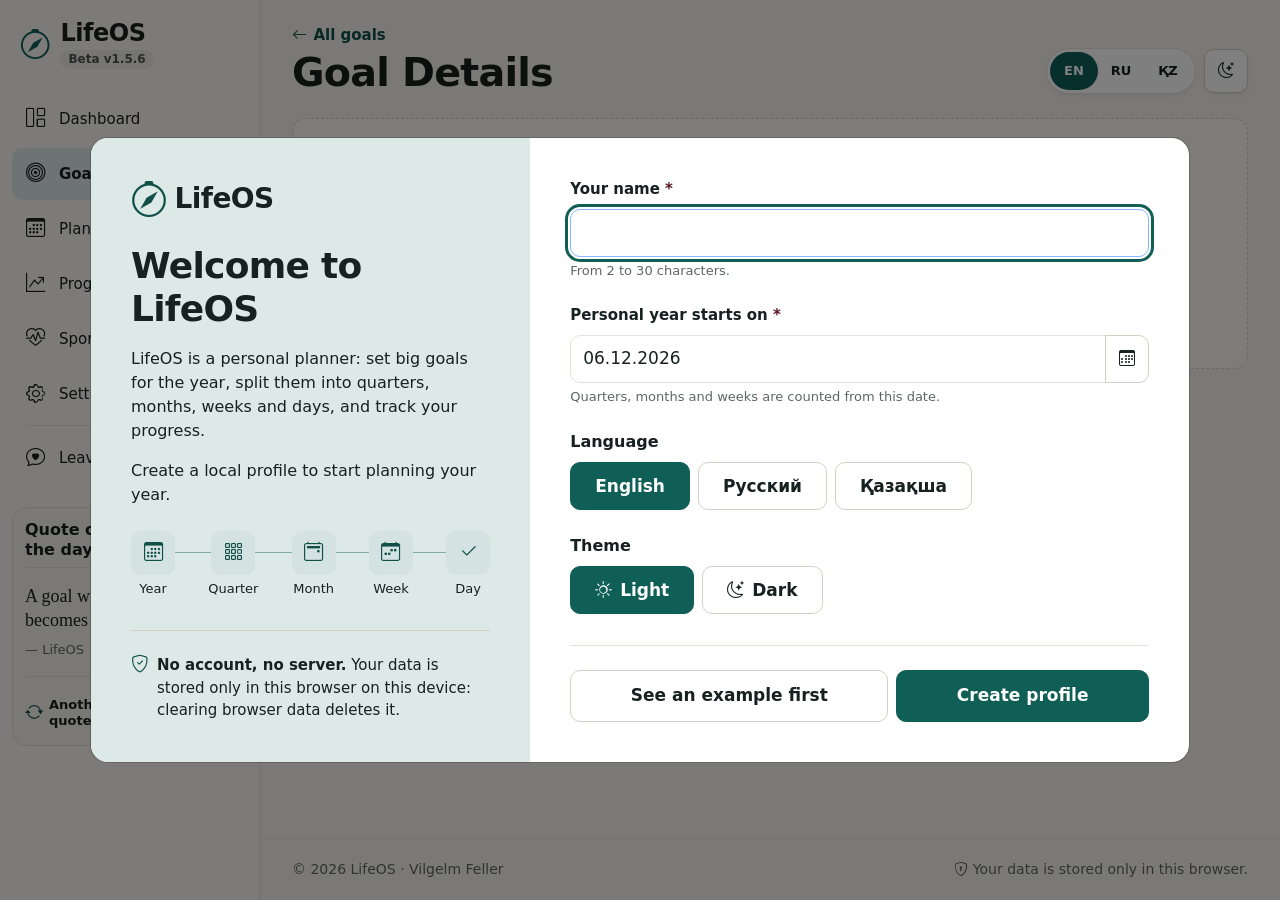
==== commit ce63f22c: "LifeOS Beta v1.5.6" ====
--- a/goal-details.html
+++ b/goal-details.html
@@ -7,11 +7,11 @@
   <meta name="description" content="LifeOS (Life Operating System): plan, track and improve your personal goals.">
 
   <!-- Libraries are local copies in vendor/ (the site also works without internet) -->
-  <link rel="stylesheet" href="./vendor/bootstrap/bootstrap.min.css?v=1.5.5">
-  <link rel="stylesheet" href="./vendor/bootstrap-icons/bootstrap-icons.min.css?v=1.5.5">
-  <link rel="stylesheet" href="./css/style.css?v=1.5.5">
+  <link rel="stylesheet" href="./vendor/bootstrap/bootstrap.min.css?v=1.5.6">
+  <link rel="stylesheet" href="./vendor/bootstrap-icons/bootstrap-icons.min.css?v=1.5.6">
+  <link rel="stylesheet" href="./css/style.css?v=1.5.6">
   <!-- App icons and the install manifest (manifest.json, images/icons/). Relative paths: the site lives in a subfolder on GitHub Pages. -->
-  <link rel="manifest" href="./manifest.json?v=1.5.5">
+  <link rel="manifest" href="./manifest.json?v=1.5.6">
   <link rel="icon" href="./images/icons/favicon.svg" type="image/svg+xml">
   <link rel="icon" href="./images/icons/favicon-32.png" type="image/png" sizes="32x32">
   <link rel="apple-touch-icon" href="./images/icons/apple-touch-icon.png">
@@ -19,21 +19,21 @@
   <meta name="theme-color" content="#111816" media="(prefers-color-scheme: dark)">
   <meta name="apple-mobile-web-app-title" content="LifeOS">
 
-  <script src="./vendor/jquery/jquery-3.7.1.min.js?v=1.5.5" defer></script>
-  <script src="./vendor/bootstrap/bootstrap.bundle.min.js?v=1.5.5" defer></script>
+  <script src="./vendor/jquery/jquery-3.7.1.min.js?v=1.5.6" defer></script>
+  <script src="./vendor/bootstrap/bootstrap.bundle.min.js?v=1.5.6" defer></script>
   <!-- Copies of data/*.json for file:// (no fetch there). Loaded before app.js. -->
-  <script src="./data/translations-fallback.js?v=1.5.5"></script>
-  <script src="./data/quotes-fallback.js?v=1.5.5"></script>
-  <script src="./data/changelog-fallback.js?v=1.5.5"></script> <!-- copy of changelog.json for file:// -->
-  <script src="./js/app.js?v=1.5.5"></script> <!-- no defer: sets the theme before the page is drawn -->
-  <script src="./js/quote-widget.js?v=1.5.5" defer></script> <!-- quote of the day in the side menu -->
-  <script src="./js/onboarding.js?v=1.5.5" defer></script> <!-- example data, first steps, tour, help tips -->
-  <script src="./js/whats-new.js?v=1.5.5" defer></script> <!-- the "What's new" window after an update -->
-  <script src="./js/feedback.js?v=1.5.5" defer></script> <!-- "Leave feedback": the window, the Dashboard invitation -->
-  <script src="./js/tasks.js?v=1.5.5" defer></script>
-  <script src="./js/entry-form.js?v=1.5.5" defer></script> <!-- the entry form (shared with the Dashboard dialog) -->
-  <script src="./js/books.js?v=1.5.5" defer></script> <!-- "My books": the book shelf of a "Books" goal -->
-  <script src="./js/goal-details.js?v=1.5.5" defer></script>
+  <script src="./data/translations-fallback.js?v=1.5.6"></script>
+  <script src="./data/quotes-fallback.js?v=1.5.6"></script>
+  <script src="./data/changelog-fallback.js?v=1.5.6"></script> <!-- copy of changelog.json for file:// -->
+  <script src="./js/app.js?v=1.5.6"></script> <!-- no defer: sets the theme before the page is drawn -->
+  <script src="./js/quote-widget.js?v=1.5.6" defer></script> <!-- quote of the day in the side menu -->
+  <script src="./js/onboarding.js?v=1.5.6" defer></script> <!-- example data, first steps, tour, help tips -->
+  <script src="./js/whats-new.js?v=1.5.6" defer></script> <!-- the "What's new" window after an update -->
+  <script src="./js/feedback.js?v=1.5.6" defer></script> <!-- "Leave feedback": the window, the Dashboard invitation -->
+  <script src="./js/tasks.js?v=1.5.6" defer></script>
+  <script src="./js/entry-form.js?v=1.5.6" defer></script> <!-- the entry form (shared with the Dashboard dialog) -->
+  <script src="./js/books.js?v=1.5.6" defer></script> <!-- "My books": the book shelf of a "Books" goal -->
+  <script src="./js/goal-details.js?v=1.5.6" defer></script>
 </head>
 <body>
   <a class="skip-link visually-hidden-focusable" href="#main-content" data-i18n="layout.skipToContent">Skip to content</a>
@@ -302,7 +302,7 @@
                 <div class="col-12" data-entry-common>
                   <label class="form-label" for="entry-note" data-i18n="details.entry.noteOptional">Note (optional)</label>
                   <input class="form-control" type="text" id="entry-note" maxlength="200" autocomplete="off"
-                         data-i18n-placeholder="details.entry.notePlaceholder" aria-describedby="entry-note-hint">
+                         aria-describedby="entry-note-hint"> <!-- the example depends on the goal type: js/entry-form.js -->
                   <div class="visually-hidden" id="entry-note-hint" data-i18n="details.entry.noteHint">Optional, up to 200 characters.</div>
                   <p class="field-error" id="entry-note-error"></p>
                 </div>
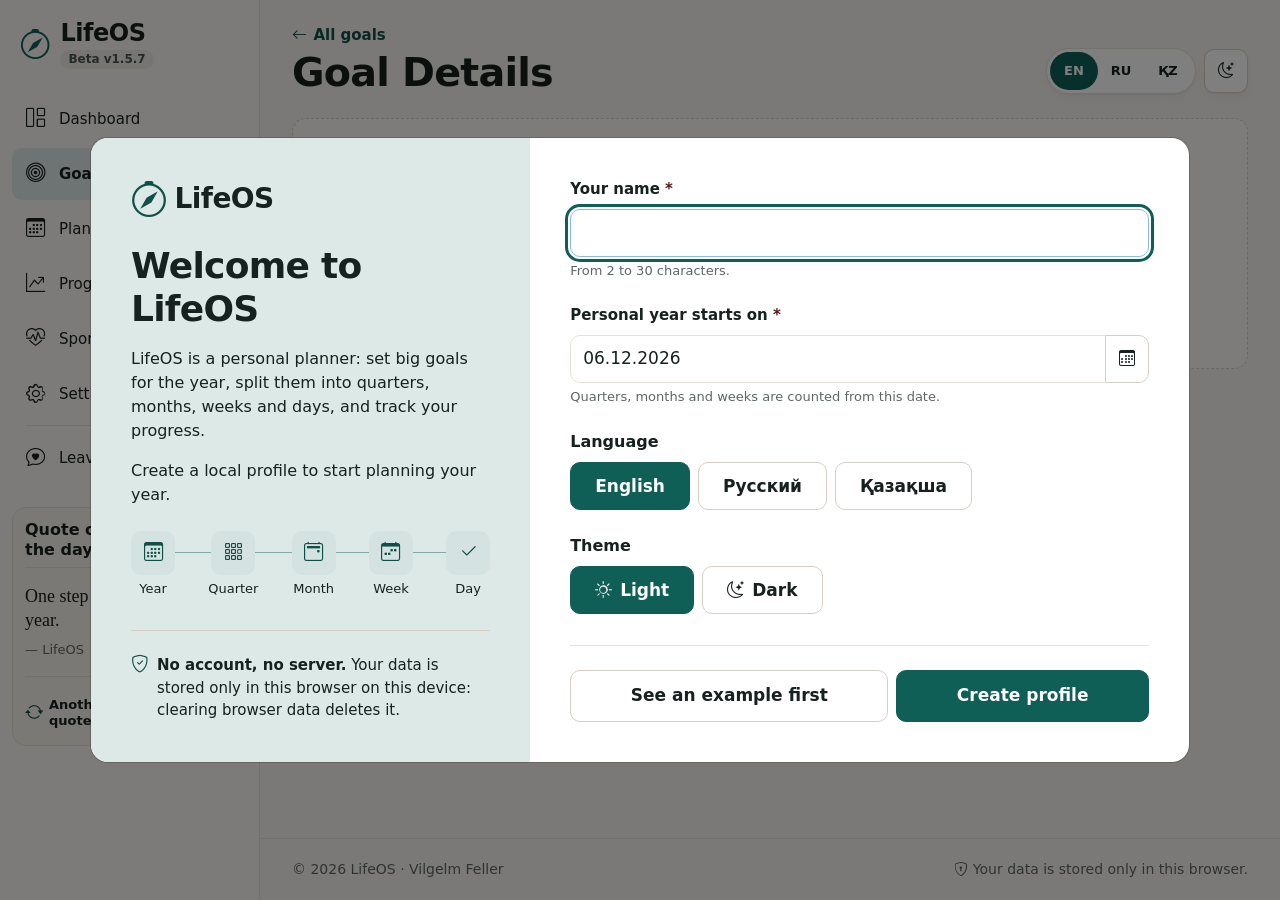
==== commit 49849228: "LifeOS Beta v1.5.7" ====
--- a/goal-details.html
+++ b/goal-details.html
@@ -7,11 +7,11 @@
   <meta name="description" content="LifeOS (Life Operating System): plan, track and improve your personal goals.">
 
   <!-- Libraries are local copies in vendor/ (the site also works without internet) -->
-  <link rel="stylesheet" href="./vendor/bootstrap/bootstrap.min.css?v=1.5.6">
-  <link rel="stylesheet" href="./vendor/bootstrap-icons/bootstrap-icons.min.css?v=1.5.6">
-  <link rel="stylesheet" href="./css/style.css?v=1.5.6">
+  <link rel="stylesheet" href="./vendor/bootstrap/bootstrap.min.css?v=1.5.7">
+  <link rel="stylesheet" href="./vendor/bootstrap-icons/bootstrap-icons.min.css?v=1.5.7">
+  <link rel="stylesheet" href="./css/style.css?v=1.5.7">
   <!-- App icons and the install manifest (manifest.json, images/icons/). Relative paths: the site lives in a subfolder on GitHub Pages. -->
-  <link rel="manifest" href="./manifest.json?v=1.5.6">
+  <link rel="manifest" href="./manifest.json?v=1.5.7">
   <link rel="icon" href="./images/icons/favicon.svg" type="image/svg+xml">
   <link rel="icon" href="./images/icons/favicon-32.png" type="image/png" sizes="32x32">
   <link rel="apple-touch-icon" href="./images/icons/apple-touch-icon.png">
@@ -19,21 +19,21 @@
   <meta name="theme-color" content="#111816" media="(prefers-color-scheme: dark)">
   <meta name="apple-mobile-web-app-title" content="LifeOS">
 
-  <script src="./vendor/jquery/jquery-3.7.1.min.js?v=1.5.6" defer></script>
-  <script src="./vendor/bootstrap/bootstrap.bundle.min.js?v=1.5.6" defer></script>
+  <script src="./vendor/jquery/jquery-3.7.1.min.js?v=1.5.7" defer></script>
+  <script src="./vendor/bootstrap/bootstrap.bundle.min.js?v=1.5.7" defer></script>
   <!-- Copies of data/*.json for file:// (no fetch there). Loaded before app.js. -->
-  <script src="./data/translations-fallback.js?v=1.5.6"></script>
-  <script src="./data/quotes-fallback.js?v=1.5.6"></script>
-  <script src="./data/changelog-fallback.js?v=1.5.6"></script> <!-- copy of changelog.json for file:// -->
-  <script src="./js/app.js?v=1.5.6"></script> <!-- no defer: sets the theme before the page is drawn -->
-  <script src="./js/quote-widget.js?v=1.5.6" defer></script> <!-- quote of the day in the side menu -->
-  <script src="./js/onboarding.js?v=1.5.6" defer></script> <!-- example data, first steps, tour, help tips -->
-  <script src="./js/whats-new.js?v=1.5.6" defer></script> <!-- the "What's new" window after an update -->
-  <script src="./js/feedback.js?v=1.5.6" defer></script> <!-- "Leave feedback": the window, the Dashboard invitation -->
-  <script src="./js/tasks.js?v=1.5.6" defer></script>
-  <script src="./js/entry-form.js?v=1.5.6" defer></script> <!-- the entry form (shared with the Dashboard dialog) -->
-  <script src="./js/books.js?v=1.5.6" defer></script> <!-- "My books": the book shelf of a "Books" goal -->
-  <script src="./js/goal-details.js?v=1.5.6" defer></script>
+  <script src="./data/translations-fallback.js?v=1.5.7"></script>
+  <script src="./data/quotes-fallback.js?v=1.5.7"></script>
+  <script src="./data/changelog-fallback.js?v=1.5.7"></script> <!-- copy of changelog.json for file:// -->
+  <script src="./js/app.js?v=1.5.7"></script> <!-- no defer: sets the theme before the page is drawn -->
+  <script src="./js/quote-widget.js?v=1.5.7" defer></script> <!-- quote of the day in the side menu -->
+  <script src="./js/onboarding.js?v=1.5.7" defer></script> <!-- example data, first steps, tour, help tips -->
+  <script src="./js/whats-new.js?v=1.5.7" defer></script> <!-- the "What's new" window after an update -->
+  <script src="./js/feedback.js?v=1.5.7" defer></script> <!-- "Leave feedback": the window, the Dashboard invitation -->
+  <script src="./js/tasks.js?v=1.5.7" defer></script>
+  <script src="./js/entry-form.js?v=1.5.7" defer></script> <!-- the entry form (shared with the Dashboard dialog) -->
+  <script src="./js/books.js?v=1.5.7" defer></script> <!-- "My books": the book shelf of a "Books" goal -->
+  <script src="./js/goal-details.js?v=1.5.7" defer></script>
 </head>
 <body>
   <a class="skip-link visually-hidden-focusable" href="#main-content" data-i18n="layout.skipToContent">Skip to content</a>
@@ -327,9 +327,10 @@
           </section>
         </div>
 
-        <!-- Row 2: milestones, notes, related tasks -->
+        <!-- Row 2: milestones, notes, related tasks. A goal with a book list shows only the tasks (full width):
+             its milestones and notes stay in the data, but are not shown (js/goal-details.js). -->
         <div class="gd-row gd-row-bottom">
-          <section class="panel" aria-labelledby="milestones-title">
+          <section class="panel" id="milestones-panel" aria-labelledby="milestones-title">
             <h2 class="panel-title gd-icon-title" id="milestones-title"><i class="bi bi-signpost-split" aria-hidden="true"></i><span data-i18n="wizard.step.6">Milestones</span></h2>
             <div class="gd-empty" id="milestones-empty">
               <i class="bi bi-flag" aria-hidden="true"></i>
@@ -338,7 +339,7 @@
             <ul class="gd-milestones" id="milestone-list"></ul>
           </section>
 
-          <section class="panel" aria-labelledby="notes-title">
+          <section class="panel" id="notes-panel" aria-labelledby="notes-title">
             <h2 class="panel-title gd-icon-title" id="notes-title"><i class="bi bi-file-text" aria-hidden="true"></i><span data-i18n="details.notes.title">Notes</span></h2>
             <label class="visually-hidden" for="goal-notes" data-i18n="details.notes.label">Your notes about this goal</label>
             <textarea class="form-control gd-notes" id="goal-notes" rows="5" maxlength="2000" data-i18n-placeholder="details.notes.placeholder"></textarea>
@@ -348,8 +349,14 @@
           </section>
 
           <!-- Tasks linked to this goal (list and dialog: js/tasks.js) -->
-          <section class="panel" aria-labelledby="tasks-title">
-            <h2 class="panel-title gd-icon-title" id="tasks-title"><i class="bi bi-check2-square" aria-hidden="true"></i><span data-i18n="details.tasks.title">Related tasks</span></h2>
+          <section class="panel" id="tasks-panel" aria-labelledby="tasks-title">
+            <div class="panel-head">
+              <h2 class="panel-title gd-icon-title" id="tasks-title"><i class="bi bi-check2-square" aria-hidden="true"></i><span data-i18n="details.tasks.title">Related tasks</span></h2>
+              <!-- A goal with a book list: the button is here, in the head (the one below is hidden) -->
+              <button class="btn btn-outline-primary" type="button" id="goal-task-add-head" hidden>
+                <i class="bi bi-plus-lg me-2" aria-hidden="true"></i><span data-i18n="task.form.create">Add task</span>
+              </button>
+            </div>
             <div id="goal-tasks"></div>
             <button class="btn btn-outline-primary w-100 mt-3" type="button" id="goal-task-add">
               <i class="bi bi-plus-lg me-2" aria-hidden="true"></i><span data-i18n="task.form.create">Add task</span>
--- a/css/style.css
+++ b/css/style.css
@@ -4601,6 +4601,217 @@
   min-height: 2.75rem;
 }
 
+/* ---------- A goal with a book list = a reading diary (docs/design/reading-diary.png) ----------
+   "Log reading" | "Reading history" side by side, the related tasks on a row of their own. */
+@media (min-width: 992px) {
+  .is-reading .gd-row-main {
+    grid-template-columns: repeat(2, minmax(0, 1fr));
+  }
+}
+
+/* The fields speak through their placeholders: the labels stay for screen readers only */
+#entry-form.is-reading label[for="entry-date"],
+#quick-entry-form.is-reading label[for="quick-entry-date"] {
+  position: absolute;
+  width: 1px;
+  height: 1px;
+  overflow: hidden;
+  clip: rect(0, 0, 0, 0);
+  white-space: nowrap;
+}
+
+/* The book and its progress: "40 of 158 pages" with a thin bar */
+.entry-book-row {
+  display: flex;
+  flex-wrap: wrap;
+  align-items: center;
+  gap: var(--space-2) var(--space-3);
+}
+
+.entry-book-row .form-select {
+  flex: 1 1 16rem;
+  min-width: 0;
+}
+
+.entry-book-progress {
+  display: grid;
+  flex: 0 1 12rem;
+  gap: 0.4rem;
+  color: var(--lifeos-text);
+  font-size: 0.875rem; /* 14px: readable next to the book */
+  font-weight: 600;
+  font-variant-numeric: tabular-nums;
+}
+
+.entry-book-bar {
+  height: 6px;
+  --bs-progress-bar-bg: var(--lifeos-primary);
+}
+
+/* "Pages read" / "Stopped at page": 15px, semi-bold, 44px high. Long words wrap on a phone, the text
+   does not get smaller. */
+.is-reading .gd-switch .btn {
+  display: flex;
+  align-items: center;
+  justify-content: center;
+  min-height: 44px;
+  padding: var(--space-1) var(--space-2);
+  font-size: var(--fs-body);
+  font-weight: 600;
+  line-height: 1.2;
+  white-space: normal;
+}
+
+/* "Save the entry": a usual button, without the "+" of "Add entry" */
+@media (min-width: 576px) {
+  #entry-form.is-reading .gd-entry-actions {
+    display: flex;
+    flex-wrap: wrap;
+    gap: var(--space-2);
+  }
+
+  #entry-form.is-reading .gd-entry-actions .btn {
+    width: auto !important; /* the shared button has w-100 */
+    padding-inline: var(--space-4);
+  }
+}
+
+#entry-form.is-reading .gd-submit .bi-plus-lg {
+  display: none;
+}
+
+@media (max-width: 575.98px) {
+  .entry-book-progress {
+    flex-basis: 100%;
+  }
+}
+
+/* The live line "40 → 60 of 158 pages" (a finished book: the success tone) */
+.entry-book-preview {
+  margin: 0;
+  padding: var(--space-2) var(--space-3);
+  border-radius: var(--radius-sm);
+  background-color: var(--lifeos-primary-soft);
+  color: var(--lifeos-primary-text);
+  font-weight: 700;
+  font-variant-numeric: tabular-nums;
+}
+
+.entry-book-preview.is-finish {
+  background-color: var(--tone-success-bg);
+  color: var(--tone-success-fg);
+}
+
+[data-entry-field="bookpreview"] .field-error {
+  margin-top: 0;
+}
+
+.entry-memo {
+  min-height: 4.5rem;
+  resize: vertical;
+}
+
+/* "Reading history": [date] the book, under it "+20 pages" and the memo; ✎ 🗑 on the right */
+.gd-history.is-reading li {
+  grid-template-columns: auto minmax(0, 1fr) auto;
+  align-items: start;
+}
+
+.gd-history-day {
+  padding: 0.2rem 0.55rem;
+  border-radius: var(--radius-sm);
+  background-color: var(--tone-neutral-bg);
+  color: var(--tone-neutral-fg);
+  font-size: var(--fs-small);
+  font-weight: 600;
+  font-variant-numeric: tabular-nums;
+  white-space: nowrap;
+}
+
+.gd-history.is-reading .gd-history-main {
+  display: flex;
+  flex-direction: column;
+  gap: 0.3rem;
+}
+
+.gd-history-book-title {
+  overflow-wrap: anywhere;
+}
+
+.gd-history-badges {
+  display: flex;
+  flex-wrap: wrap;
+  gap: var(--space-1);
+}
+
+.gd-history-added {
+  align-self: center;
+  color: var(--lifeos-text-muted);
+  font-size: var(--fs-small);
+  font-variant-numeric: tabular-nums;
+}
+
+.gd-history.is-reading .gd-history-note {
+  color: var(--lifeos-text-muted);
+  font-size: var(--fs-small);
+}
+
+/* Phone: the date and the buttons on top, the book and its badges under them (nothing overlaps) */
+@media (max-width: 767.98px) {
+  .gd-history.is-reading li {
+    grid-template-areas: "day actions" "main main";
+    grid-template-columns: minmax(0, 1fr) auto;
+    row-gap: var(--space-1);
+  }
+
+  .gd-history.is-reading .gd-history-day {
+    grid-area: day;
+    justify-self: start;
+    align-self: center;
+  }
+
+  .gd-history.is-reading .gd-history-main {
+    grid-area: main;
+  }
+
+  .gd-history.is-reading li > .gd-history-actions {
+    grid-area: actions;
+  }
+}
+
+/* Related tasks of a reading goal: checkbox, title, the date with a calendar icon, ⋯ */
+.task-item-menu {
+  flex-wrap: nowrap;
+}
+
+.task-item-menu .task-date {
+  display: inline-flex;
+  align-items: center;
+  gap: 0.4rem;
+  font-size: var(--fs-small);
+}
+
+.task-item-menu .dropdown-item {
+  display: flex;
+  align-items: center;
+}
+
+/* Phone: the date goes under the title, so the title keeps the width */
+@media (max-width: 575.98px) {
+  .task-item-menu {
+    display: grid;
+    grid-template-columns: auto minmax(0, 1fr) auto;
+    grid-template-areas: "box title menu" "box date menu";
+    column-gap: 0.65rem;
+    row-gap: 0.1rem;
+  }
+
+  .task-item-menu .form-check-input { grid-area: box; }
+  .task-item-menu .task-title { grid-area: title; }
+  .task-item-menu .task-date { grid-area: date; }
+  .task-item-menu .dropdown { grid-area: menu; }
+}
+
 /* History: date + note | +200 000 ₸ | delete */
 .gd-history {
   margin: 0;
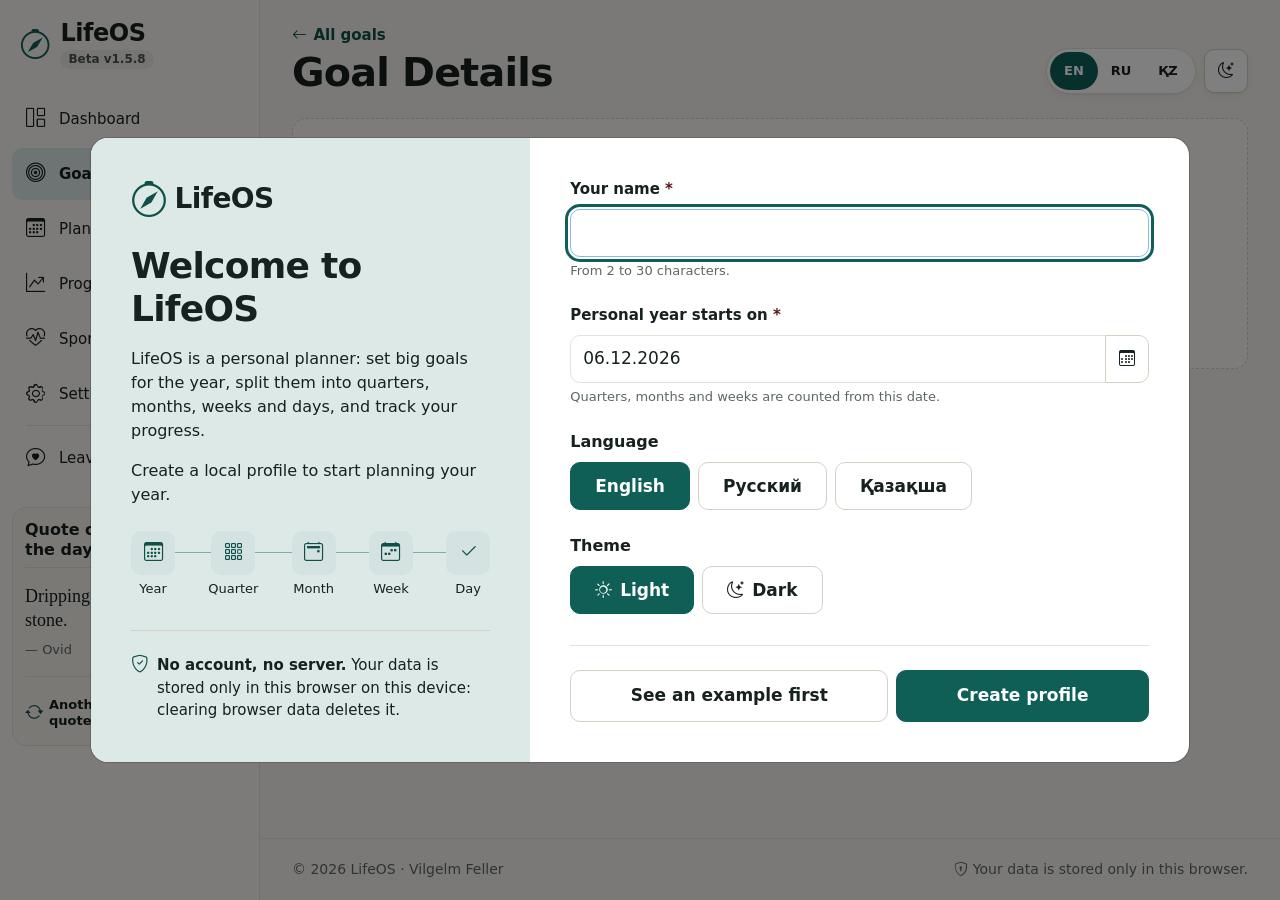
==== commit 643130a9: "LifeOS Beta v1.5.8" ====
--- a/goal-details.html
+++ b/goal-details.html
@@ -7,11 +7,11 @@
   <meta name="description" content="LifeOS (Life Operating System): plan, track and improve your personal goals.">
 
   <!-- Libraries are local copies in vendor/ (the site also works without internet) -->
-  <link rel="stylesheet" href="./vendor/bootstrap/bootstrap.min.css?v=1.5.7">
-  <link rel="stylesheet" href="./vendor/bootstrap-icons/bootstrap-icons.min.css?v=1.5.7">
-  <link rel="stylesheet" href="./css/style.css?v=1.5.7">
+  <link rel="stylesheet" href="./vendor/bootstrap/bootstrap.min.css?v=1.5.8">
+  <link rel="stylesheet" href="./vendor/bootstrap-icons/bootstrap-icons.min.css?v=1.5.8">
+  <link rel="stylesheet" href="./css/style.css?v=1.5.8">
   <!-- App icons and the install manifest (manifest.json, images/icons/). Relative paths: the site lives in a subfolder on GitHub Pages. -->
-  <link rel="manifest" href="./manifest.json?v=1.5.7">
+  <link rel="manifest" href="./manifest.json?v=1.5.8">
   <link rel="icon" href="./images/icons/favicon.svg" type="image/svg+xml">
   <link rel="icon" href="./images/icons/favicon-32.png" type="image/png" sizes="32x32">
   <link rel="apple-touch-icon" href="./images/icons/apple-touch-icon.png">
@@ -19,21 +19,21 @@
   <meta name="theme-color" content="#111816" media="(prefers-color-scheme: dark)">
   <meta name="apple-mobile-web-app-title" content="LifeOS">
 
-  <script src="./vendor/jquery/jquery-3.7.1.min.js?v=1.5.7" defer></script>
-  <script src="./vendor/bootstrap/bootstrap.bundle.min.js?v=1.5.7" defer></script>
+  <script src="./vendor/jquery/jquery-3.7.1.min.js?v=1.5.8" defer></script>
+  <script src="./vendor/bootstrap/bootstrap.bundle.min.js?v=1.5.8" defer></script>
   <!-- Copies of data/*.json for file:// (no fetch there). Loaded before app.js. -->
-  <script src="./data/translations-fallback.js?v=1.5.7"></script>
-  <script src="./data/quotes-fallback.js?v=1.5.7"></script>
-  <script src="./data/changelog-fallback.js?v=1.5.7"></script> <!-- copy of changelog.json for file:// -->
-  <script src="./js/app.js?v=1.5.7"></script> <!-- no defer: sets the theme before the page is drawn -->
-  <script src="./js/quote-widget.js?v=1.5.7" defer></script> <!-- quote of the day in the side menu -->
-  <script src="./js/onboarding.js?v=1.5.7" defer></script> <!-- example data, first steps, tour, help tips -->
-  <script src="./js/whats-new.js?v=1.5.7" defer></script> <!-- the "What's new" window after an update -->
-  <script src="./js/feedback.js?v=1.5.7" defer></script> <!-- "Leave feedback": the window, the Dashboard invitation -->
-  <script src="./js/tasks.js?v=1.5.7" defer></script>
-  <script src="./js/entry-form.js?v=1.5.7" defer></script> <!-- the entry form (shared with the Dashboard dialog) -->
-  <script src="./js/books.js?v=1.5.7" defer></script> <!-- "My books": the book shelf of a "Books" goal -->
-  <script src="./js/goal-details.js?v=1.5.7" defer></script>
+  <script src="./data/translations-fallback.js?v=1.5.8"></script>
+  <script src="./data/quotes-fallback.js?v=1.5.8"></script>
+  <script src="./data/changelog-fallback.js?v=1.5.8"></script> <!-- copy of changelog.json for file:// -->
+  <script src="./js/app.js?v=1.5.8"></script> <!-- no defer: sets the theme before the page is drawn -->
+  <script src="./js/quote-widget.js?v=1.5.8" defer></script> <!-- quote of the day in the side menu -->
+  <script src="./js/onboarding.js?v=1.5.8" defer></script> <!-- example data, first steps, tour, help tips -->
+  <script src="./js/whats-new.js?v=1.5.8" defer></script> <!-- the "What's new" window after an update -->
+  <script src="./js/feedback.js?v=1.5.8" defer></script> <!-- "Leave feedback": the window, the Dashboard invitation -->
+  <script src="./js/tasks.js?v=1.5.8" defer></script>
+  <script src="./js/entry-form.js?v=1.5.8" defer></script> <!-- the entry form (shared with the Dashboard dialog) -->
+  <script src="./js/books.js?v=1.5.8" defer></script> <!-- "My books": the book shelf of a "Books" goal -->
+  <script src="./js/goal-details.js?v=1.5.8" defer></script>
 </head>
 <body>
   <a class="skip-link visually-hidden-focusable" href="#main-content" data-i18n="layout.skipToContent">Skip to content</a>
@@ -197,21 +197,25 @@
           </dl>
         </section>
 
-        <!-- "My books": only for a "Books" goal with a book list (js/books.js) -->
+        <!-- "My books": only for a "Books" goal with a book list (js/books.js). A shelf of covers
+             (docs/design/bookshelf.png): the head with the numbers, the filter, the covers, "Show all". -->
         <section class="panel gd-books" id="books-panel" aria-labelledby="books-title" hidden>
-          <div class="panel-head">
+          <div class="books-head">
             <h2 class="panel-title" id="books-title" tabindex="-1" data-i18n="books.title">My books</h2>
+            <ul class="books-stats" id="books-stats"></ul>
             <button type="button" class="btn btn-primary" id="book-add">
               <i class="bi bi-plus-lg me-2" aria-hidden="true"></i><span data-i18n="books.add">Add a book</span>
             </button>
           </div>
-          <ul class="books-stats" id="books-stats"></ul>
           <div class="segmented books-filter" id="books-filter" role="group" data-i18n-aria-label="books.filter.label" aria-label="Show books"></div>
           <ul class="books-list" id="books-list"></ul>
           <div class="gd-empty" id="books-empty" hidden>
             <i class="bi bi-book" aria-hidden="true"></i>
             <span></span>
           </div>
+          <button type="button" class="btn btn-tool books-more" id="books-more" aria-controls="books-list" aria-expanded="false" hidden>
+            <i class="bi bi-chevron-down me-2" aria-hidden="true"></i><span></span>
+          </button>
         </section>
 
         <!-- Row 1: the entry form | the history. A checklist goal has no entries: the checklist takes the whole row. -->
--- a/css/style.css
+++ b/css/style.css
@@ -351,6 +351,10 @@
   --bs-btn-active-bg: var(--lifeos-primary-hover);
   --bs-btn-active-border-color: var(--lifeos-primary-hover);
   --bs-btn-active-color: var(--lifeos-on-primary);
+  /* Disabled: the same green, paler (Bootstrap would show its own blue) */
+  --bs-btn-disabled-bg: var(--lifeos-primary);
+  --bs-btn-disabled-border-color: var(--lifeos-primary);
+  --bs-btn-disabled-color: var(--lifeos-on-primary);
   font-weight: 600;
 }
 
@@ -8096,12 +8100,24 @@
   margin-bottom: var(--space-3);
 }
 
-/* "Read 4 of 13" · "Pages in all: 1 280" · "Pace: ~25 pages a day" */
+/* The head: "My books" | "Read 0 of 14" · "Pages in all: 0" | "+ Add a book" (docs/design/bookshelf.png) */
+.books-head {
+  display: flex;
+  flex-wrap: wrap;
+  align-items: center;
+  gap: var(--space-2) var(--space-4);
+  margin-bottom: var(--space-3);
+}
+
+.books-head .panel-title {
+  margin: 0 auto 0 0;
+}
+
 .books-stats {
   display: flex;
   flex-wrap: wrap;
-  gap: var(--space-2) var(--space-4);
-  margin: 0 0 var(--space-3);
+  align-items: center;
+  margin: 0;
   padding: 0;
   list-style: none;
   font-weight: 600;
@@ -8113,13 +8129,19 @@
   gap: var(--space-2);
 }
 
+.books-stats li + li {
+  margin-left: var(--space-3);
+  padding-left: var(--space-3);
+  border-left: 1px solid var(--lifeos-border-strong);
+}
+
 .books-stats .bi {
   color: var(--lifeos-primary-text);
   font-size: 1.1rem;
 }
 
 .books-filter {
-  margin-bottom: var(--space-3);
+  margin-bottom: var(--space-4);
 }
 
 .books-filter .segmented-btn {
@@ -8133,86 +8155,261 @@
   color: inherit;
 }
 
-/* Cards: one column on a phone, then as many ~18rem columns as fit */
+/* The shelf: covers ~190px wide (7 in a row on 1920), 4 on a tablet, 2 on a phone */
 .books-list {
   display: grid;
-  grid-template-columns: repeat(auto-fill, minmax(min(100%, 18rem), 1fr));
-  gap: var(--space-3);
-  margin: 0;
-  padding: 0;
+  grid-template-columns: repeat(auto-fill, minmax(180px, 1fr)); /* 7 in a row on 1920, no empty strip */
+  gap: var(--space-4) var(--space-3);
+  margin: 0;
+  padding: 0 0 6px; /* room for the stack of pages under the last row */
   list-style: none;
 }
 
+@media (max-width: 991.98px) {
+  .books-list {
+    grid-template-columns: repeat(4, minmax(0, 1fr));
+  }
+}
+
+@media (max-width: 575.98px) {
+  .books-list {
+    grid-template-columns: repeat(2, minmax(0, 1fr));
+  }
+}
+
+/* A cover (2:3): a coloured spine on the left, a stack of pages under it. The colours by status:
+   reading — the accent; finished — green; want to read — neutral. */
 .book-card {
+  --book-spine: var(--lifeos-border-strong);
+  --book-bar: var(--lifeos-border-strong);
+  position: relative;
+  aspect-ratio: 2 / 3;
+  border: 1px solid var(--lifeos-border);
+  border-radius: 4px var(--radius-sm) var(--radius-sm) 4px;
+  background-color: var(--lifeos-surface);
+  box-shadow:
+    0 3px 0 -1px var(--lifeos-surface), 0 3px 0 0 var(--lifeos-border),
+    0 6px 0 -2px var(--lifeos-surface), 0 6px 0 -1px var(--lifeos-border),
+    0 8px 16px -8px rgb(0 0 0 / 0.18);
+  transition: transform 0.15s ease, box-shadow 0.15s ease, outline-color 0.3s ease;
+}
+
+.book-card::before {
+  content: "";
+  position: absolute;
+  inset: -1px auto -1px -1px;
+  width: 9px;
+  border-radius: 4px 0 0 4px;
+  background-color: var(--book-spine);
+  pointer-events: none;
+}
+
+.book-card[data-status="reading"] {
+  --book-spine: var(--lifeos-primary);
+  --book-bar: var(--lifeos-primary);
+}
+
+.book-card[data-status="done"] {
+  --book-spine: var(--tone-success-fg);
+  --book-bar: var(--tone-success-fg);
+}
+
+.book-card:hover {
+  transform: translateY(-2px);
+}
+
+/* The whole cover is a button: title (4 lines max), author, then at the bottom the status and the pages */
+.book-card-main {
+  display: flex;
+  flex-direction: column;
+  gap: var(--space-1);
+  width: 100%;
+  height: 100%;
+  padding: var(--space-3) var(--space-3) var(--space-3) calc(9px + var(--space-3));
+  border: 0;
+  border-radius: inherit;
+  background: none;
+  color: var(--lifeos-text);
+  text-align: left;
+  cursor: pointer;
+  overflow: hidden;
+}
+
+.book-card-main:focus-visible {
+  outline: 3px solid var(--lifeos-focus, var(--lifeos-primary));
+  outline-offset: 2px;
+}
+
+.book-card-title {
+  display: -webkit-box;
+  padding-right: 1.75rem; /* the ⋯ button */
+  overflow: hidden;
+  font-size: var(--fs-card);
+  font-weight: 700;
+  line-height: 1.25;
+  overflow-wrap: break-word; /* a word breaks only if it does not fit at all */
+  hyphens: auto; /* "Оско-лков", not "Осколко/в" (the page language is set on <html>) */
+  -webkit-box-orient: vertical;
+  -webkit-line-clamp: 4;
+  line-clamp: 4;
+}
+
+.book-card-author {
+  overflow: hidden;
+  color: var(--lifeos-text-muted);
+  font-size: var(--fs-small);
+  text-overflow: ellipsis;
+  white-space: nowrap;
+}
+
+.book-card-foot {
   display: grid;
   gap: var(--space-2);
+  margin-top: auto;
+}
+
+.book-card-foot .badge-status {
+  justify-self: start;
+  max-width: 100%;
+  overflow: hidden;
+  text-overflow: ellipsis;
+  white-space: nowrap;
+}
+
+.book-card-bar {
+  display: block;
+  height: 4px;
+  overflow: hidden;
+  border-radius: var(--radius-pill);
+  background-color: var(--lifeos-border);
+}
+
+.book-card-bar > span {
+  display: block;
+  height: 100%;
+  border-radius: inherit;
+  background-color: var(--book-bar);
+}
+
+.book-card-pages,
+.book-card-date {
+  color: var(--lifeos-text-muted);
+  font-size: var(--fs-small);
+  font-variant-numeric: tabular-nums;
+}
+
+.book-card-date {
+  margin-top: calc(-1 * var(--space-1));
+}
+
+/* ⋯ on the top right, over the cover */
+.book-card-menu {
+  position: absolute;
+  top: var(--space-1);
+  right: var(--space-1);
+}
+
+.book-card-menu .btn-icon {
+  min-width: 2.25rem;
+  min-height: 2.25rem;
+}
+
+/* A finished cover pressed: it lights up (it cannot get pages) */
+.book-card.is-flash {
+  outline: 3px solid var(--tone-success-fg);
+  outline-offset: 3px;
+}
+
+/* An empty shelf: a dashed cover "+ Add your first book" */
+.book-card.is-placeholder {
+  border: 2px dashed var(--lifeos-border-strong);
+  background-color: transparent;
+  box-shadow: none;
+}
+
+.book-card.is-placeholder::before {
+  display: none;
+}
+
+.book-card.is-placeholder .book-card-main {
+  align-items: center;
+  justify-content: center;
   padding: var(--space-3);
-  border: 1px solid var(--lifeos-border);
-  border-radius: var(--radius);
-  background-color: var(--lifeos-surface);
-}
-
-/* [icon] [title, author] [⋯]; the status badge under the title (a long title keeps the whole width) */
-.book-card-top {
-  display: grid;
-  grid-template-columns: auto minmax(0, 1fr) auto;
-  align-items: start;
-  gap: var(--space-1) var(--space-2);
-}
-
-.book-card-icon {
-  display: grid;
-  place-items: center;
-  width: 2.25rem;
-  height: 2.25rem;
-  border-radius: var(--radius-sm);
-  background-color: var(--lifeos-primary-soft);
   color: var(--lifeos-primary-text);
-}
-
-.book-card-title {
-  margin: 0;
-  font-size: var(--fs-card);
   font-weight: 700;
-  overflow-wrap: anywhere;
-}
-
-.book-card-author {
-  margin: 0.1rem 0 0;
-  color: var(--lifeos-text-muted);
-  font-size: var(--fs-small);
-  overflow-wrap: anywhere;
-}
-
-.book-card .badge-status {
-  grid-row: 2;
-  grid-column: 2;
-  justify-self: start;
-  white-space: nowrap;
-}
-
-.book-card-menu .btn-icon {
-  margin: -0.25rem -0.4rem 0 0;
-}
-
-.book-card-progress {
-  display: grid;
-  gap: var(--space-1);
-}
-
-.book-card-progress .progress {
-  height: 0.5rem;
-  background-color: var(--lifeos-border);
-}
-
-.book-card-progress .progress-bar {
-  background-color: var(--lifeos-primary);
-}
-
-.book-card-pages {
-  margin: 0;
-  color: var(--lifeos-text-muted);
-  font-size: var(--fs-small);
+  text-align: center;
+}
+
+.book-card.is-placeholder .bi {
+  font-size: 1.75rem;
+}
+
+.books-more {
+  margin-top: var(--space-3);
+}
+
+/* Tablet and phone: the covers are narrow (~150px), so the ⋯ gets its own row on top and the title
+   keeps the whole width of the cover (a word is not cut in the middle) */
+@media (max-width: 991.98px) {
+  .book-card-main {
+    padding: 2.5rem var(--space-2) var(--space-3) calc(9px + var(--space-3));
+  }
+
+  .book-card-title {
+    padding-right: 0;
+    font-size: var(--fs-body);
+  }
+}
+
+/* Phone: the numbers under the title, "+ Add a book" full width, lower covers, ⋯ 44px */
+@media (max-width: 575.98px) {
+  .books-head .panel-title {
+    flex-basis: 100%;
+  }
+
+  .books-head .btn {
+    width: 100%;
+  }
+
+  .books-stats {
+    gap: var(--space-1) var(--space-3);
+  }
+
+  .books-stats li + li {
+    margin-left: 0;
+    padding-left: 0;
+    border-left: 0;
+  }
+
+  .book-card {
+    aspect-ratio: auto;
+    min-height: 200px;
+  }
+
+  .book-card-title {
+    -webkit-line-clamp: 3;
+    line-clamp: 3;
+  }
+
+  .book-card-menu {
+    top: 0;
+    right: 0;
+  }
+
+  .book-card-menu .btn-icon {
+    min-width: 44px;
+    min-height: 44px;
+  }
+
+  .books-more {
+    width: 100%;
+  }
+}
+
+@media (prefers-reduced-motion: reduce) {
+  .book-card:hover {
+    transform: none;
+  }
 }
 
 /* Dashboard goal card: "Reading now: «…» — 120/320" */
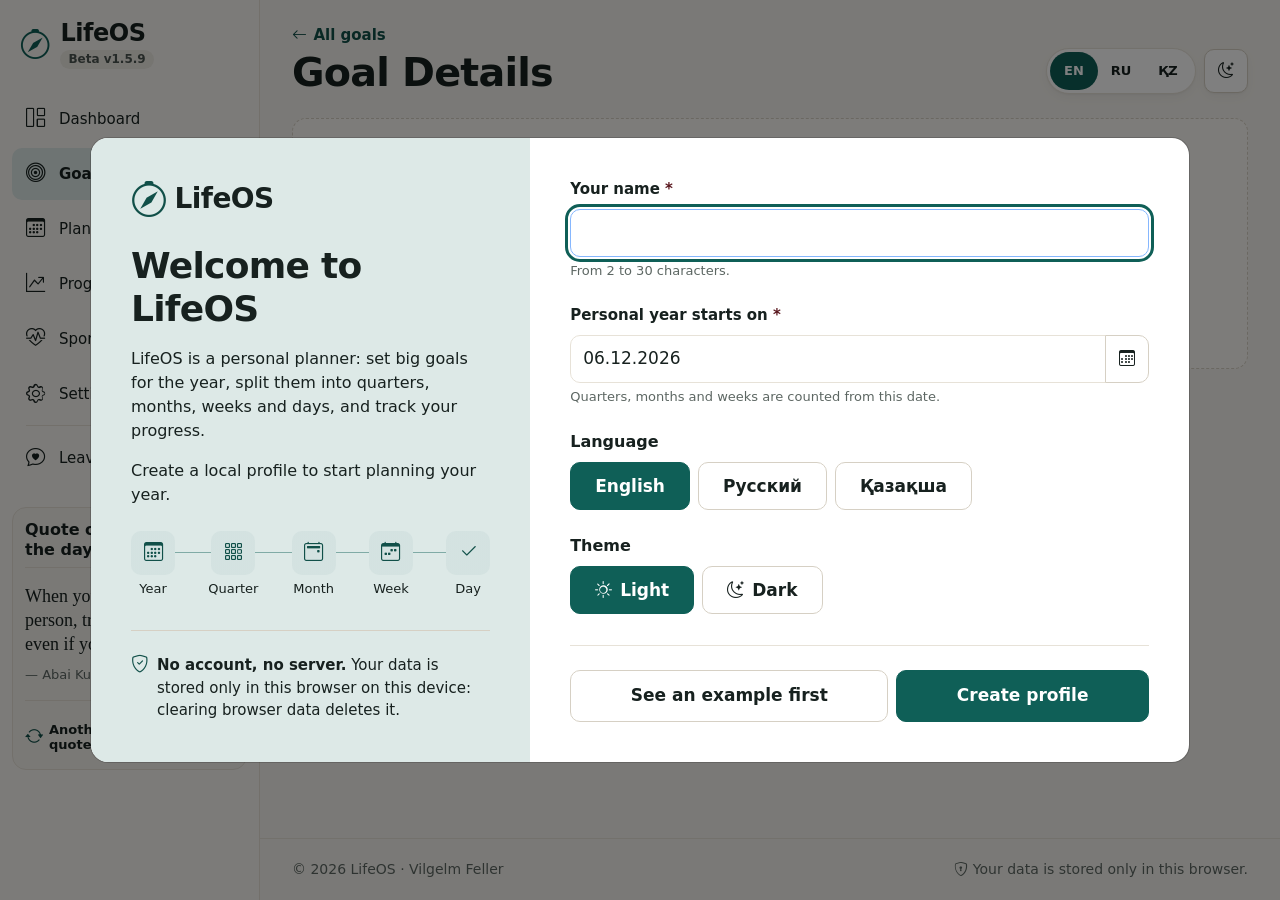
==== commit 034357b2: "LifeOS Beta v1.5.9" ====
--- a/goal-details.html
+++ b/goal-details.html
@@ -7,11 +7,11 @@
   <meta name="description" content="LifeOS (Life Operating System): plan, track and improve your personal goals.">
 
   <!-- Libraries are local copies in vendor/ (the site also works without internet) -->
-  <link rel="stylesheet" href="./vendor/bootstrap/bootstrap.min.css?v=1.5.8">
-  <link rel="stylesheet" href="./vendor/bootstrap-icons/bootstrap-icons.min.css?v=1.5.8">
-  <link rel="stylesheet" href="./css/style.css?v=1.5.8">
+  <link rel="stylesheet" href="./vendor/bootstrap/bootstrap.min.css?v=1.5.9">
+  <link rel="stylesheet" href="./vendor/bootstrap-icons/bootstrap-icons.min.css?v=1.5.9">
+  <link rel="stylesheet" href="./css/style.css?v=1.5.9">
   <!-- App icons and the install manifest (manifest.json, images/icons/). Relative paths: the site lives in a subfolder on GitHub Pages. -->
-  <link rel="manifest" href="./manifest.json?v=1.5.8">
+  <link rel="manifest" href="./manifest.json?v=1.5.9">
   <link rel="icon" href="./images/icons/favicon.svg" type="image/svg+xml">
   <link rel="icon" href="./images/icons/favicon-32.png" type="image/png" sizes="32x32">
   <link rel="apple-touch-icon" href="./images/icons/apple-touch-icon.png">
@@ -19,21 +19,21 @@
   <meta name="theme-color" content="#111816" media="(prefers-color-scheme: dark)">
   <meta name="apple-mobile-web-app-title" content="LifeOS">
 
-  <script src="./vendor/jquery/jquery-3.7.1.min.js?v=1.5.8" defer></script>
-  <script src="./vendor/bootstrap/bootstrap.bundle.min.js?v=1.5.8" defer></script>
+  <script src="./vendor/jquery/jquery-3.7.1.min.js?v=1.5.9" defer></script>
+  <script src="./vendor/bootstrap/bootstrap.bundle.min.js?v=1.5.9" defer></script>
   <!-- Copies of data/*.json for file:// (no fetch there). Loaded before app.js. -->
-  <script src="./data/translations-fallback.js?v=1.5.8"></script>
-  <script src="./data/quotes-fallback.js?v=1.5.8"></script>
-  <script src="./data/changelog-fallback.js?v=1.5.8"></script> <!-- copy of changelog.json for file:// -->
-  <script src="./js/app.js?v=1.5.8"></script> <!-- no defer: sets the theme before the page is drawn -->
-  <script src="./js/quote-widget.js?v=1.5.8" defer></script> <!-- quote of the day in the side menu -->
-  <script src="./js/onboarding.js?v=1.5.8" defer></script> <!-- example data, first steps, tour, help tips -->
-  <script src="./js/whats-new.js?v=1.5.8" defer></script> <!-- the "What's new" window after an update -->
-  <script src="./js/feedback.js?v=1.5.8" defer></script> <!-- "Leave feedback": the window, the Dashboard invitation -->
-  <script src="./js/tasks.js?v=1.5.8" defer></script>
-  <script src="./js/entry-form.js?v=1.5.8" defer></script> <!-- the entry form (shared with the Dashboard dialog) -->
-  <script src="./js/books.js?v=1.5.8" defer></script> <!-- "My books": the book shelf of a "Books" goal -->
-  <script src="./js/goal-details.js?v=1.5.8" defer></script>
+  <script src="./data/translations-fallback.js?v=1.5.9"></script>
+  <script src="./data/quotes-fallback.js?v=1.5.9"></script>
+  <script src="./data/changelog-fallback.js?v=1.5.9"></script> <!-- copy of changelog.json for file:// -->
+  <script src="./js/app.js?v=1.5.9"></script> <!-- no defer: sets the theme before the page is drawn -->
+  <script src="./js/quote-widget.js?v=1.5.9" defer></script> <!-- quote of the day in the side menu -->
+  <script src="./js/onboarding.js?v=1.5.9" defer></script> <!-- example data, first steps, tour, help tips -->
+  <script src="./js/whats-new.js?v=1.5.9" defer></script> <!-- the "What's new" window after an update -->
+  <script src="./js/feedback.js?v=1.5.9" defer></script> <!-- "Leave feedback": the window, the Dashboard invitation -->
+  <script src="./js/tasks.js?v=1.5.9" defer></script>
+  <script src="./js/entry-form.js?v=1.5.9" defer></script> <!-- the entry form (shared with the Dashboard dialog) -->
+  <script src="./js/books.js?v=1.5.9" defer></script> <!-- "My books": the book shelf of a "Books" goal -->
+  <script src="./js/goal-details.js?v=1.5.9" defer></script>
 </head>
 <body>
   <a class="skip-link visually-hidden-focusable" href="#main-content" data-i18n="layout.skipToContent">Skip to content</a>
@@ -167,7 +167,9 @@
           </div>
           <p class="details-description" id="details-description" hidden></p>
 
+          <!-- A goal with a book list: "Progress [=====] 0 %" (the label and the order come from style.css) -->
           <div class="gd-progress">
+            <span class="gd-progress-label" data-i18n="details.progress">Progress</span>
             <span class="details-percent" id="details-percent">0%</span>
             <div class="progress" id="details-progress" role="progressbar" aria-labelledby="details-title"
                  aria-valuemin="0" aria-valuemax="100" aria-valuenow="0">
--- a/css/style.css
+++ b/css/style.css
@@ -4494,6 +4494,303 @@
   }
 }
 
+/* ---------- The head of a goal with a book list (docs/design/book-goal-hero.png) ----------
+   "Progress [=====] 0 %", then 4 tiles with icons: Now, Target, Deadline, Pace. Other goals keep their head. */
+.gd-progress-label {
+  display: none;
+}
+
+.is-reading .gd-progress-label {
+  display: block;
+  order: 0;
+  color: var(--lifeos-text-muted);
+  font-weight: 600;
+}
+
+.is-reading .gd-progress .progress {
+  order: 1;
+}
+
+.is-reading .gd-progress .details-percent {
+  order: 2;
+  min-width: 3rem;
+  text-align: right;
+}
+
+.is-reading .gd-stats {
+  gap: var(--space-3);
+}
+
+.is-reading .gd-stats > div,
+.is-reading .gd-stats > div:nth-child(odd),
+.is-reading .gd-stats > div:nth-child(even),
+.is-reading .gd-stats > div:nth-child(odd):not(:first-child) {
+  display: grid;
+  grid-template-columns: auto minmax(0, 1fr);
+  align-content: start;
+  column-gap: var(--space-3);
+  padding: var(--space-3) var(--space-4);
+  border: 1px solid var(--lifeos-border);
+  border-radius: var(--radius);
+  background-color: color-mix(in srgb, var(--lifeos-bg) 55%, var(--lifeos-surface));
+}
+
+/* The icons come from the icon font (a <dl> may hold only dt / dd) */
+.is-reading .gd-stats > div::before {
+  grid-row: 1 / span 3;
+  font-family: "bootstrap-icons";
+  font-size: 1.75rem;
+  line-height: 1.2;
+  color: var(--lifeos-primary-text);
+}
+
+.is-reading .gd-stats > div:nth-child(1)::before { content: "\f194"; } /* bi-book */
+.is-reading .gd-stats > div:nth-child(2)::before { content: "\f1de"; } /* bi-bullseye */
+.is-reading .gd-stats > div:nth-child(3)::before { content: "\f1f6"; } /* bi-calendar */
+.is-reading .gd-stats > div:nth-child(4)::before { content: "\f580"; } /* bi-speedometer2 */
+
+.is-reading .gd-stats dt,
+.is-reading .gd-stats dd {
+  grid-column: 2;
+}
+
+.is-reading .gd-stats dd {
+  font-size: 1.35rem;
+  overflow-wrap: break-word; /* "31.03.2027" stays whole */
+}
+
+.is-reading .gd-stats dd.gd-stat-note {
+  font-size: var(--fs-small);
+  font-weight: 400;
+}
+
+/* Phone: the tiles 2 × 2, "Edit" and "Mark as completed" under the title, half and half */
+@media (max-width: 575.98px) {
+  .is-reading .gd-stats > div,
+  .is-reading .gd-stats > div:nth-child(odd),
+  .is-reading .gd-stats > div:nth-child(even) {
+    grid-template-columns: minmax(0, 1fr);
+    padding: var(--space-3);
+  }
+
+  .is-reading .gd-stats > div::before {
+    grid-row: auto;
+    font-size: 1.4rem;
+  }
+
+  .is-reading .gd-stats dt,
+  .is-reading .gd-stats dd {
+    grid-column: 1;
+  }
+
+  .is-reading .gd-stats dd {
+    font-size: 1rem;
+  }
+
+  .is-reading .gd-stats dd.gd-stat-note {
+    font-size: var(--fs-small);
+  }
+
+  .is-reading .gd-actions {
+    display: grid;
+    flex-basis: 100%;
+    grid-template-columns: repeat(2, minmax(0, 1fr));
+    margin-left: 0;
+  }
+
+  .is-reading .gd-actions .btn {
+    justify-content: center;
+    min-width: 0;
+    padding-inline: var(--space-2);
+  }
+}
+
+/* ---------- "New book" / "Edit the book" (docs/design/book-modal.png) ---------- */
+.book-modal .modal-header {
+  gap: var(--space-3);
+}
+
+.book-modal-icon {
+  display: grid;
+  flex: none;
+  place-items: center;
+  width: 3rem;
+  height: 3rem;
+  border-radius: var(--radius);
+  background-color: var(--lifeos-primary-soft);
+  color: var(--lifeos-primary-text);
+  font-size: 1.4rem;
+}
+
+.book-modal .modal-title {
+  font-size: var(--fs-section) !important;
+  font-weight: 800;
+}
+
+.book-fields {
+  display: grid;
+  align-content: start; /* a full-screen dialog on a phone: the fields stay together at the top */
+  gap: var(--space-3);
+}
+
+/* One frame [grey icon | divider | field (+ "pages")]: the whole frame gets the focus ring in the accent
+   colour chosen in Settings (the field itself has no border, no ring, no shadow). An error: the frame is red. */
+.book-field {
+  display: flex;
+  align-items: stretch;
+  min-height: 3.25rem;
+  overflow: hidden;
+  border: 1px solid var(--lifeos-border-strong);
+  border-radius: var(--radius-sm);
+  background-color: var(--lifeos-surface);
+  transition: border-color 0.15s ease, box-shadow 0.15s ease;
+}
+
+.book-field:focus-within {
+  border-color: var(--lifeos-primary);
+  box-shadow: 0 0 0 1px var(--lifeos-primary); /* together: a 2px ring of the whole frame */
+}
+
+.book-field:has(.is-invalid) {
+  border-color: var(--bs-form-invalid-border-color);
+}
+
+.book-field:has(.is-invalid):focus-within {
+  box-shadow: 0 0 0 1px var(--bs-form-invalid-border-color);
+}
+
+.book-field-icon {
+  display: flex;
+  flex: none;
+  align-items: center;
+  justify-content: center;
+  width: 3.25rem;
+  margin: var(--space-2) 0;
+  border-right: 1px solid var(--lifeos-border); /* the thin divider */
+  color: var(--lifeos-text-muted);
+  font-size: 1.15rem;
+}
+
+.book-field .book-field-input,
+.book-field .book-field-input:focus {
+  flex: 1 1 auto;
+  min-width: 0;
+  border: 0;
+  border-radius: 0;
+  outline: none;
+  background-color: transparent;
+  box-shadow: none;
+  color: var(--lifeos-text);
+}
+
+.book-field .book-field-input::placeholder {
+  color: var(--lifeos-text-muted);
+  opacity: 1;
+}
+
+.book-field select.book-field-input {
+  background-position: right var(--space-3) center;
+}
+
+/* "pages" on the right, on a grey background, no frame of its own */
+.book-field-unit {
+  display: flex;
+  flex: none;
+  align-items: center;
+  padding: 0 var(--space-3);
+  background-color: color-mix(in srgb, var(--lifeos-bg) 70%, var(--lifeos-surface));
+  color: var(--lifeos-text-muted);
+}
+
+.book-fields .field-error {
+  margin-top: var(--space-1);
+}
+
+/* ⋯ on a touch screen: a small window in the middle (js/books.js, openSheet) — the book title (2 lines),
+   ✕, big rows, "Cancel" as a clear outline button of the accent colour */
+.book-sheet-dialog {
+  max-width: calc(320px + 2 * var(--space-3)); /* the window itself is 320px wide */
+  margin-inline: auto;
+  padding-inline: var(--space-3);
+}
+
+.book-sheet .modal-header {
+  align-items: flex-start;
+  padding: var(--space-4) var(--space-4) var(--space-2);
+  border-bottom: 0;
+}
+
+.book-sheet .modal-title {
+  display: -webkit-box;
+  overflow: hidden;
+  font-size: var(--fs-card);
+  font-weight: 700;
+  line-height: 1.3;
+  overflow-wrap: anywhere;
+  -webkit-box-orient: vertical;
+  -webkit-line-clamp: 2;
+  line-clamp: 2;
+}
+
+.book-sheet-body {
+  display: grid;
+  gap: var(--space-1);
+  padding: 0 var(--space-3) var(--space-4);
+}
+
+.book-sheet-item {
+  display: flex;
+  align-items: center;
+  gap: var(--space-3);
+  min-height: 3rem;
+  padding: 0 var(--space-3);
+  border: 0;
+  border-radius: var(--radius-sm);
+  background: none;
+  color: var(--lifeos-text);
+  font-size: var(--fs-body);
+  font-weight: 600;
+  text-align: left;
+}
+
+.book-sheet-item .bi {
+  font-size: 1.2rem;
+}
+
+.book-sheet-item:hover,
+.book-sheet-item:focus-visible {
+  background-color: var(--lifeos-primary-soft);
+}
+
+.book-sheet-item.is-danger {
+  color: var(--tone-danger-fg);
+}
+
+.book-sheet-cancel {
+  min-height: 48px;
+  margin-top: var(--space-2);
+  /* 1.5px of the accent: Chrome draws a border only in whole pixels, so 1px border + 0.5px inside */
+  box-shadow: inset 0 0 0 0.5px var(--lifeos-primary);
+}
+
+/* "Cancel" and "✓ Save" in one row (also on a phone, half and half) */
+.book-modal-foot {
+  display: grid;
+  grid-template-columns: minmax(0, 2fr) minmax(0, 3fr);
+  gap: var(--space-3);
+}
+
+.book-modal-foot > .btn {
+  margin: 0;
+  min-height: 3rem;
+}
+
+@media (max-width: 575.98px) {
+  .book-modal-foot {
+    grid-template-columns: repeat(2, minmax(0, 1fr));
+  }
+}
+
 /* Rows of cards */
 .gd-row {
   display: grid;
@@ -7450,6 +7747,29 @@
     opacity: 1;
   }
 
+  /* A touch screen: a finger swipes the strip, the fade at the edge says there is more: no arrows */
+  @media (hover: none), (pointer: coarse) {
+    .scroll-arrow {
+      display: none;
+    }
+  }
+
+  /* A mouse: the strip moves aside, the arrows lie next to it (never over a tab) and can be clicked */
+  @media (hover: hover) and (pointer: fine) {
+    .scroll-hint.has-more-left {
+      padding-left: 2rem;
+    }
+
+    .scroll-hint.has-more-right {
+      padding-right: 2rem;
+    }
+
+    .scroll-arrow {
+      cursor: pointer;
+      pointer-events: auto;
+    }
+  }
+
   /* 5. Goal details, history: the date on its own line; text and value below; the bin on the right */
   .gd-history li {
     grid-template-areas: "date date bin" "note change bin";
@@ -8191,7 +8511,7 @@
     0 3px 0 -1px var(--lifeos-surface), 0 3px 0 0 var(--lifeos-border),
     0 6px 0 -2px var(--lifeos-surface), 0 6px 0 -1px var(--lifeos-border),
     0 8px 16px -8px rgb(0 0 0 / 0.18);
-  transition: transform 0.15s ease, box-shadow 0.15s ease, outline-color 0.3s ease;
+  transition: border-color 0.15s ease, outline-color 0.3s ease;
 }
 
 .book-card::before {
@@ -8214,8 +8534,16 @@
   --book-bar: var(--tone-success-fg);
 }
 
-.book-card:hover {
-  transform: translateY(-2px);
+/* With a mouse: the frame of the cover shows it can be pressed (no movement: the ⋯ menu stays with its button) */
+@media (hover: hover) and (pointer: fine) {
+  .book-card:hover {
+    border-color: var(--lifeos-border-strong);
+  }
+}
+
+/* The cover with an open ⋯ menu lies over its neighbours, so the menu is never under the next cover */
+.book-card:has(.dropdown-menu.show) {
+  z-index: 5;
 }
 
 /* The whole cover is a button: title (4 lines max), author, then at the bottom the status and the pages */
@@ -8406,11 +8734,6 @@
   }
 }
 
-@media (prefers-reduced-motion: reduce) {
-  .book-card:hover {
-    transform: none;
-  }
-}
 
 /* Dashboard goal card: "Reading now: «…» — 120/320" */
 .dash-goal-reading {
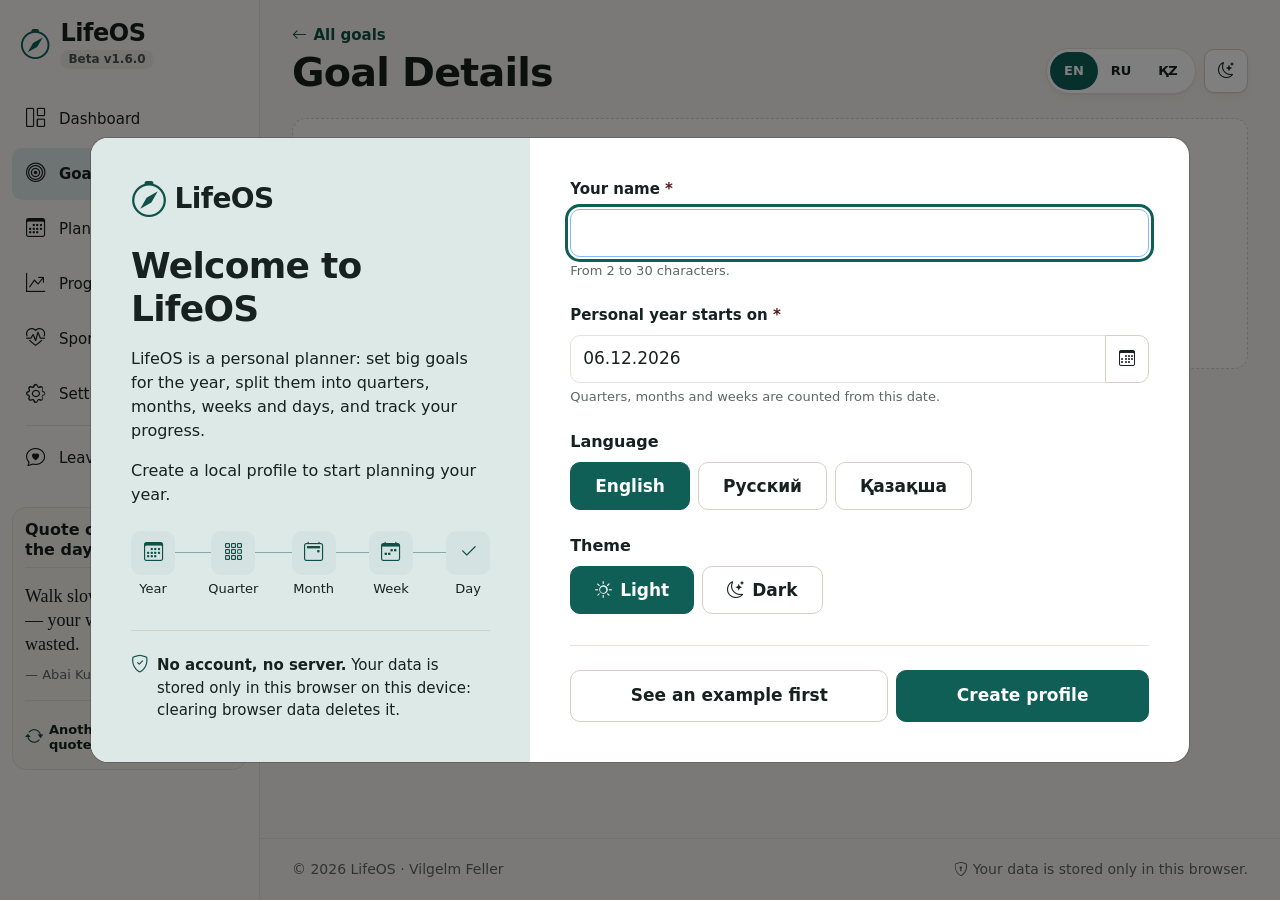
==== commit d43d337d: "LifeOS Beta v1.6.0" ====
--- a/goal-details.html
+++ b/goal-details.html
@@ -7,11 +7,11 @@
   <meta name="description" content="LifeOS (Life Operating System): plan, track and improve your personal goals.">
 
   <!-- Libraries are local copies in vendor/ (the site also works without internet) -->
-  <link rel="stylesheet" href="./vendor/bootstrap/bootstrap.min.css?v=1.5.9">
-  <link rel="stylesheet" href="./vendor/bootstrap-icons/bootstrap-icons.min.css?v=1.5.9">
-  <link rel="stylesheet" href="./css/style.css?v=1.5.9">
+  <link rel="stylesheet" href="./vendor/bootstrap/bootstrap.min.css?v=1.6.0">
+  <link rel="stylesheet" href="./vendor/bootstrap-icons/bootstrap-icons.min.css?v=1.6.0">
+  <link rel="stylesheet" href="./css/style.css?v=1.6.0">
   <!-- App icons and the install manifest (manifest.json, images/icons/). Relative paths: the site lives in a subfolder on GitHub Pages. -->
-  <link rel="manifest" href="./manifest.json?v=1.5.9">
+  <link rel="manifest" href="./manifest.json?v=1.6.0">
   <link rel="icon" href="./images/icons/favicon.svg" type="image/svg+xml">
   <link rel="icon" href="./images/icons/favicon-32.png" type="image/png" sizes="32x32">
   <link rel="apple-touch-icon" href="./images/icons/apple-touch-icon.png">
@@ -19,21 +19,21 @@
   <meta name="theme-color" content="#111816" media="(prefers-color-scheme: dark)">
   <meta name="apple-mobile-web-app-title" content="LifeOS">
 
-  <script src="./vendor/jquery/jquery-3.7.1.min.js?v=1.5.9" defer></script>
-  <script src="./vendor/bootstrap/bootstrap.bundle.min.js?v=1.5.9" defer></script>
+  <script src="./vendor/jquery/jquery-3.7.1.min.js?v=1.6.0" defer></script>
+  <script src="./vendor/bootstrap/bootstrap.bundle.min.js?v=1.6.0" defer></script>
   <!-- Copies of data/*.json for file:// (no fetch there). Loaded before app.js. -->
-  <script src="./data/translations-fallback.js?v=1.5.9"></script>
-  <script src="./data/quotes-fallback.js?v=1.5.9"></script>
-  <script src="./data/changelog-fallback.js?v=1.5.9"></script> <!-- copy of changelog.json for file:// -->
-  <script src="./js/app.js?v=1.5.9"></script> <!-- no defer: sets the theme before the page is drawn -->
-  <script src="./js/quote-widget.js?v=1.5.9" defer></script> <!-- quote of the day in the side menu -->
-  <script src="./js/onboarding.js?v=1.5.9" defer></script> <!-- example data, first steps, tour, help tips -->
-  <script src="./js/whats-new.js?v=1.5.9" defer></script> <!-- the "What's new" window after an update -->
-  <script src="./js/feedback.js?v=1.5.9" defer></script> <!-- "Leave feedback": the window, the Dashboard invitation -->
-  <script src="./js/tasks.js?v=1.5.9" defer></script>
-  <script src="./js/entry-form.js?v=1.5.9" defer></script> <!-- the entry form (shared with the Dashboard dialog) -->
-  <script src="./js/books.js?v=1.5.9" defer></script> <!-- "My books": the book shelf of a "Books" goal -->
-  <script src="./js/goal-details.js?v=1.5.9" defer></script>
+  <script src="./data/translations-fallback.js?v=1.6.0"></script>
+  <script src="./data/quotes-fallback.js?v=1.6.0"></script>
+  <script src="./data/changelog-fallback.js?v=1.6.0"></script> <!-- copy of changelog.json for file:// -->
+  <script src="./js/app.js?v=1.6.0"></script> <!-- no defer: sets the theme before the page is drawn -->
+  <script src="./js/quote-widget.js?v=1.6.0" defer></script> <!-- quote of the day in the side menu -->
+  <script src="./js/onboarding.js?v=1.6.0" defer></script> <!-- example data, first steps, tour, help tips -->
+  <script src="./js/whats-new.js?v=1.6.0" defer></script> <!-- the "What's new" window after an update -->
+  <script src="./js/feedback.js?v=1.6.0" defer></script> <!-- "Leave feedback": the window, the Dashboard invitation -->
+  <script src="./js/tasks.js?v=1.6.0" defer></script>
+  <script src="./js/entry-form.js?v=1.6.0" defer></script> <!-- the entry form (shared with the Dashboard dialog) -->
+  <script src="./js/books.js?v=1.6.0" defer></script> <!-- "My books": the book shelf of a "Books" goal -->
+  <script src="./js/goal-details.js?v=1.6.0" defer></script>
 </head>
 <body>
   <a class="skip-link visually-hidden-focusable" href="#main-content" data-i18n="layout.skipToContent">Skip to content</a>
@@ -167,7 +167,7 @@
           </div>
           <p class="details-description" id="details-description" hidden></p>
 
-          <!-- A goal with a book list: "Progress [=====] 0 %" (the label and the order come from style.css) -->
+          <!-- The tile head (a book list, money): "Progress [=====] 0 %" (the label and the order come from style.css) -->
           <div class="gd-progress">
             <span class="gd-progress-label" data-i18n="details.progress">Progress</span>
             <span class="details-percent" id="details-percent">0%</span>
@@ -192,7 +192,7 @@
               <dd class="gd-stat-note" id="details-days"></dd>
             </div>
             <div>
-              <dt data-i18n="details.pace.title">Pace</dt>
+              <dt id="details-pace-title" data-i18n="details.pace.title">Pace</dt>
               <dd id="details-pace"></dd>
               <dd class="gd-stat-note" id="details-pace-note"></dd>
             </div>
@@ -325,11 +325,20 @@
 
           <section class="panel" id="history-panel" aria-labelledby="history-title">
             <h2 class="panel-title" id="history-title" tabindex="-1" data-i18n="details.history.titleLong">History of entries</h2>
-            <div class="gd-empty" id="history-empty">
-              <i class="bi bi-clock-history" aria-hidden="true"></i>
-              <span data-i18n="details.history.empty">No entries yet.</span>
-            </div>
-            <ul class="gd-history" id="history-list"></ul>
+            <!-- A reading goal on a computer: the list scrolls inside the block (as tall as "Log reading"),
+                 a fade at the bottom while more entries are below. On a phone: 5 entries and "Show all (N)". -->
+            <div class="gd-history-box" id="history-box">
+              <div class="gd-history-scroll" id="history-scroll">
+                <div class="gd-empty" id="history-empty">
+                  <i class="bi bi-clock-history" aria-hidden="true"></i>
+                  <span data-i18n="details.history.empty">No entries yet.</span>
+                </div>
+                <ul class="gd-history" id="history-list"></ul>
+              </div>
+            </div>
+            <button type="button" class="btn btn-tool gd-history-more" id="history-more" aria-controls="history-list" aria-expanded="false" hidden>
+              <i class="bi bi-chevron-down me-2" aria-hidden="true"></i><span></span>
+            </button>
           </section>
         </div>
 
--- a/css/style.css
+++ b/css/style.css
@@ -4494,37 +4494,38 @@
   }
 }
 
-/* ---------- The head of a goal with a book list (docs/design/book-goal-hero.png) ----------
-   "Progress [=====] 0 %", then 4 tiles with icons: Now, Target, Deadline, Pace. Other goals keep their head. */
+/* ---------- The tile head: a goal with a book list (docs/design/book-goal-hero.png) and a money goal
+   (docs/design/money-goal-hero.png). "Progress [=====] 0 %", then 4 tiles with icons: Now, Target,
+   Deadline, Pace / Needed a month. js/goal-details.js sets .has-tiles and data-tiles. Other goals keep their head. */
 .gd-progress-label {
   display: none;
 }
 
-.is-reading .gd-progress-label {
+.has-tiles .gd-progress-label {
   display: block;
   order: 0;
   color: var(--lifeos-text-muted);
   font-weight: 600;
 }
 
-.is-reading .gd-progress .progress {
+.has-tiles .gd-progress .progress {
   order: 1;
 }
 
-.is-reading .gd-progress .details-percent {
+.has-tiles .gd-progress .details-percent {
   order: 2;
   min-width: 3rem;
   text-align: right;
 }
 
-.is-reading .gd-stats {
+.has-tiles .gd-stats {
   gap: var(--space-3);
 }
 
-.is-reading .gd-stats > div,
-.is-reading .gd-stats > div:nth-child(odd),
-.is-reading .gd-stats > div:nth-child(even),
-.is-reading .gd-stats > div:nth-child(odd):not(:first-child) {
+.has-tiles .gd-stats > div,
+.has-tiles .gd-stats > div:nth-child(odd),
+.has-tiles .gd-stats > div:nth-child(even),
+.has-tiles .gd-stats > div:nth-child(odd):not(:first-child) {
   display: grid;
   grid-template-columns: auto minmax(0, 1fr);
   align-content: start;
@@ -4536,7 +4537,7 @@
 }
 
 /* The icons come from the icon font (a <dl> may hold only dt / dd) */
-.is-reading .gd-stats > div::before {
+.has-tiles .gd-stats > div::before {
   grid-row: 1 / span 3;
   font-family: "bootstrap-icons";
   font-size: 1.75rem;
@@ -4544,61 +4545,67 @@
   color: var(--lifeos-primary-text);
 }
 
-.is-reading .gd-stats > div:nth-child(1)::before { content: "\f194"; } /* bi-book */
-.is-reading .gd-stats > div:nth-child(2)::before { content: "\f1de"; } /* bi-bullseye */
-.is-reading .gd-stats > div:nth-child(3)::before { content: "\f1f6"; } /* bi-calendar */
-.is-reading .gd-stats > div:nth-child(4)::before { content: "\f580"; } /* bi-speedometer2 */
-
-.is-reading .gd-stats dt,
-.is-reading .gd-stats dd {
+[data-tiles="books"] .gd-stats > div:nth-child(1)::before { content: "\f194"; } /* bi-book */
+[data-tiles="books"] .gd-stats > div:nth-child(2)::before { content: "\f1de"; } /* bi-bullseye */
+[data-tiles="books"] .gd-stats > div:nth-child(3)::before { content: "\f1f6"; } /* bi-calendar */
+[data-tiles="books"] .gd-stats > div:nth-child(4)::before { content: "\f580"; } /* bi-speedometer2 */
+
+/* A money goal (docs/design/money-goal-hero.png): wallet, target, calendar, piggy bank */
+[data-tiles="money"] .gd-stats > div:nth-child(1)::before { content: "\f615"; } /* bi-wallet2 */
+[data-tiles="money"] .gd-stats > div:nth-child(2)::before { content: "\f1de"; } /* bi-bullseye */
+[data-tiles="money"] .gd-stats > div:nth-child(3)::before { content: "\f1f6"; } /* bi-calendar */
+[data-tiles="money"] .gd-stats > div:nth-child(4)::before { content: "\f64a"; } /* bi-piggy-bank */
+
+.has-tiles .gd-stats dt,
+.has-tiles .gd-stats dd {
   grid-column: 2;
 }
 
-.is-reading .gd-stats dd {
+.has-tiles .gd-stats dd {
   font-size: 1.35rem;
   overflow-wrap: break-word; /* "31.03.2027" stays whole */
 }
 
-.is-reading .gd-stats dd.gd-stat-note {
+.has-tiles .gd-stats dd.gd-stat-note {
   font-size: var(--fs-small);
   font-weight: 400;
 }
 
 /* Phone: the tiles 2 × 2, "Edit" and "Mark as completed" under the title, half and half */
 @media (max-width: 575.98px) {
-  .is-reading .gd-stats > div,
-  .is-reading .gd-stats > div:nth-child(odd),
-  .is-reading .gd-stats > div:nth-child(even) {
+  .has-tiles .gd-stats > div,
+  .has-tiles .gd-stats > div:nth-child(odd),
+  .has-tiles .gd-stats > div:nth-child(even) {
     grid-template-columns: minmax(0, 1fr);
     padding: var(--space-3);
   }
 
-  .is-reading .gd-stats > div::before {
+  .has-tiles .gd-stats > div::before {
     grid-row: auto;
     font-size: 1.4rem;
   }
 
-  .is-reading .gd-stats dt,
-  .is-reading .gd-stats dd {
+  .has-tiles .gd-stats dt,
+  .has-tiles .gd-stats dd {
     grid-column: 1;
   }
 
-  .is-reading .gd-stats dd {
+  .has-tiles .gd-stats dd {
     font-size: 1rem;
   }
 
-  .is-reading .gd-stats dd.gd-stat-note {
+  .has-tiles .gd-stats dd.gd-stat-note {
     font-size: var(--fs-small);
   }
 
-  .is-reading .gd-actions {
+  .has-tiles .gd-actions {
     display: grid;
     flex-basis: 100%;
     grid-template-columns: repeat(2, minmax(0, 1fr));
     margin-left: 0;
   }
 
-  .is-reading .gd-actions .btn {
+  .has-tiles .gd-actions .btn {
     justify-content: center;
     min-width: 0;
     padding-inline: var(--space-2);
@@ -5077,6 +5084,84 @@
 
   .gd-history.is-reading li > .gd-history-actions {
     grid-area: actions;
+  }
+}
+
+/* A long "Reading history" (js/goal-details.js: applyHistoryLimit, updateHistoryFade).
+   Phone and tablet: 5 entries, the rest hidden until "Show all (N)". */
+.gd-history li[hidden] {
+  display: none;
+}
+
+.gd-history li:has(+ li[hidden]) {
+  border-bottom: 0;
+}
+
+.gd-history-more {
+  width: 100%;
+  margin-top: var(--space-3);
+}
+
+.gd-history-more[hidden] {
+  display: none;
+}
+
+/* Computer: the block is as tall as "Log reading" (from 420 to 560px) and does not stretch the page:
+   the list is placed absolutely inside .gd-history-box, so its length does not count in the row height.
+   The title stays, the list scrolls with a thin bar, a fade at the bottom while more is below. */
+@media (min-width: 992px) {
+  .is-reading #history-panel {
+    display: flex;
+    flex-direction: column;
+    align-self: stretch;
+    min-height: 420px;
+    max-height: 560px;
+  }
+
+  .is-reading .gd-history-box {
+    position: relative;
+    flex: 1 1 auto;
+    min-height: 0;
+    margin-inline: calc(-1 * var(--space-2)); /* room for the marked row, the text stays in line with the title */
+  }
+
+  .is-reading .gd-history-scroll {
+    position: absolute;
+    inset: 0;
+    overflow-x: hidden;
+    overflow-y: auto;
+    overscroll-behavior: contain;
+    padding-inline: var(--space-2);
+    scrollbar-width: thin;
+    scrollbar-color: var(--lifeos-border-strong) transparent;
+  }
+
+  .is-reading .gd-history-scroll::-webkit-scrollbar {
+    width: 6px;
+  }
+
+  .is-reading .gd-history-scroll::-webkit-scrollbar-thumb {
+    border-radius: var(--radius-pill);
+    background-color: var(--lifeos-border-strong);
+  }
+
+  .is-reading .gd-history-box::after {
+    content: "";
+    position: absolute;
+    inset: auto 0 0;
+    height: 3.5rem;
+    background: linear-gradient(to bottom, transparent, var(--lifeos-surface));
+    opacity: 0;
+    pointer-events: none;
+    transition: opacity 0.2s ease;
+  }
+
+  .is-reading .gd-history-box.has-more-below::after {
+    opacity: 1;
+  }
+
+  .is-reading .gd-history-more {
+    display: none;
   }
 }
 
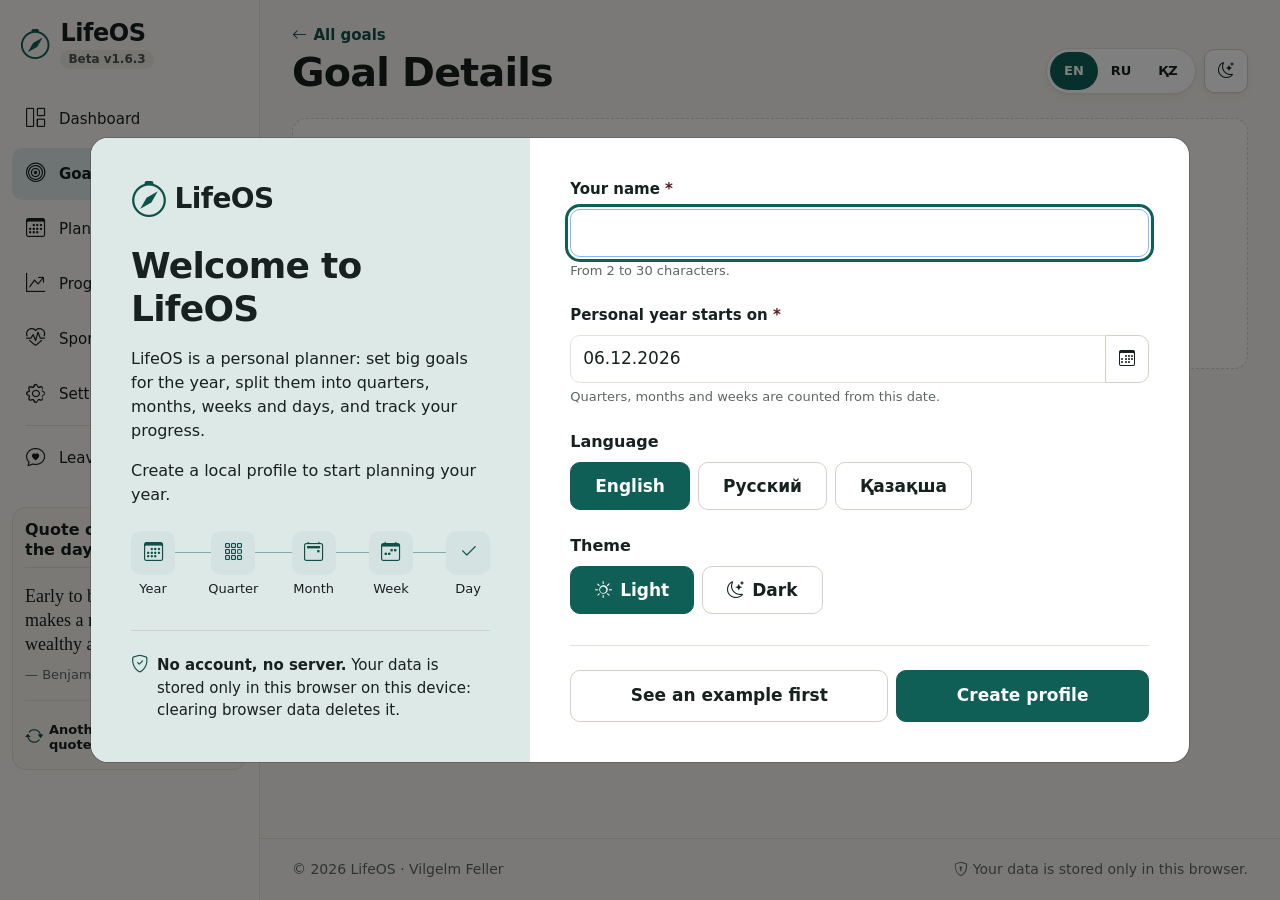
==== commit aa554789: "LifeOS Beta v1.6.1-1.6.3" ====
--- a/goal-details.html
+++ b/goal-details.html
@@ -1,478 +1,495 @@
-<!doctype html>
-<html lang="en" data-bs-theme="light">
-<head>
-  <meta charset="utf-8">
-  <meta name="viewport" content="width=device-width, initial-scale=1">
-  <title>Goal Details · LifeOS</title>
-  <meta name="description" content="LifeOS (Life Operating System): plan, track and improve your personal goals.">
-
-  <!-- Libraries are local copies in vendor/ (the site also works without internet) -->
-  <link rel="stylesheet" href="./vendor/bootstrap/bootstrap.min.css?v=1.6.0">
-  <link rel="stylesheet" href="./vendor/bootstrap-icons/bootstrap-icons.min.css?v=1.6.0">
-  <link rel="stylesheet" href="./css/style.css?v=1.6.0">
-  <!-- App icons and the install manifest (manifest.json, images/icons/). Relative paths: the site lives in a subfolder on GitHub Pages. -->
-  <link rel="manifest" href="./manifest.json?v=1.6.0">
-  <link rel="icon" href="./images/icons/favicon.svg" type="image/svg+xml">
-  <link rel="icon" href="./images/icons/favicon-32.png" type="image/png" sizes="32x32">
-  <link rel="apple-touch-icon" href="./images/icons/apple-touch-icon.png">
-  <meta name="theme-color" content="#0B4237" media="(prefers-color-scheme: light)">
-  <meta name="theme-color" content="#111816" media="(prefers-color-scheme: dark)">
-  <meta name="apple-mobile-web-app-title" content="LifeOS">
-
-  <script src="./vendor/jquery/jquery-3.7.1.min.js?v=1.6.0" defer></script>
-  <script src="./vendor/bootstrap/bootstrap.bundle.min.js?v=1.6.0" defer></script>
-  <!-- Copies of data/*.json for file:// (no fetch there). Loaded before app.js. -->
-  <script src="./data/translations-fallback.js?v=1.6.0"></script>
-  <script src="./data/quotes-fallback.js?v=1.6.0"></script>
-  <script src="./data/changelog-fallback.js?v=1.6.0"></script> <!-- copy of changelog.json for file:// -->
-  <script src="./js/app.js?v=1.6.0"></script> <!-- no defer: sets the theme before the page is drawn -->
-  <script src="./js/quote-widget.js?v=1.6.0" defer></script> <!-- quote of the day in the side menu -->
-  <script src="./js/onboarding.js?v=1.6.0" defer></script> <!-- example data, first steps, tour, help tips -->
-  <script src="./js/whats-new.js?v=1.6.0" defer></script> <!-- the "What's new" window after an update -->
-  <script src="./js/feedback.js?v=1.6.0" defer></script> <!-- "Leave feedback": the window, the Dashboard invitation -->
-  <script src="./js/tasks.js?v=1.6.0" defer></script>
-  <script src="./js/entry-form.js?v=1.6.0" defer></script> <!-- the entry form (shared with the Dashboard dialog) -->
-  <script src="./js/books.js?v=1.6.0" defer></script> <!-- "My books": the book shelf of a "Books" goal -->
-  <script src="./js/goal-details.js?v=1.6.0" defer></script>
-</head>
-<body>
-  <a class="skip-link visually-hidden-focusable" href="#main-content" data-i18n="layout.skipToContent">Skip to content</a>
-
-  <!-- ===== Shared layout: identical on all 7 pages ===== -->
-
-  <!-- Phone / tablet (< 992px): top bar with the menu button -->
-  <header class="mobile-bar d-lg-none">
-    <button class="btn btn-tool" type="button" data-bs-toggle="offcanvas" data-bs-target="#sidebar" aria-controls="sidebar" data-i18n-aria-label="layout.openMenu" aria-label="Open menu">
-      <i class="bi bi-list" aria-hidden="true"></i>
-    </button>
-    <a class="brand brand-small" href="index.html">
-      <span class="brand-mark" aria-hidden="true"><i class="bi bi-compass"></i></span>
-      <span class="brand-name" data-i18n="app.name">LifeOS</span>
-    </a>
-    <!-- Phone (< 768px): language and theme are here; on wider screens they are in the page header -->
-    <div class="mobile-tools">
-      <div class="dropdown">
-        <button type="button" class="btn btn-tool mobile-lang" data-bs-toggle="dropdown" aria-expanded="false"
-                data-i18n-aria-label="layout.language" aria-label="Interface language">
-          <span data-lang-current>EN</span><i class="bi bi-chevron-down" aria-hidden="true"></i>
-        </button>
-        <ul class="dropdown-menu dropdown-menu-end">
-          <li><button type="button" class="dropdown-item" data-lang="en" lang="en" aria-pressed="true" data-i18n="language.en">English</button></li>
-          <li><button type="button" class="dropdown-item" data-lang="ru" lang="ru" aria-pressed="false" data-i18n="language.ru">Русский</button></li>
-          <li><button type="button" class="dropdown-item" data-lang="kk" lang="kk" aria-pressed="false" data-i18n="language.kk">Қазақша</button></li>
-        </ul>
-      </div>
-      <button type="button" class="btn btn-tool" data-theme-toggle data-i18n-aria-label="layout.themeToDark" aria-label="Switch to dark theme">
-        <i class="bi bi-moon-stars" aria-hidden="true"></i>
-      </button>
-    </div>
-  </header>
-
-  <!-- Sidebar: Offcanvas below 992px, fixed panel from 992px (Bootstrap "offcanvas-lg") -->
-  <aside class="sidebar offcanvas-lg offcanvas-start" id="sidebar" tabindex="-1" aria-labelledby="sidebar-title">
-    <div class="offcanvas-header">
-      <a class="brand" href="index.html">
-        <span class="brand-mark" aria-hidden="true"><i class="bi bi-compass"></i></span>
-        <span class="brand-text">
-          <span class="brand-name" id="sidebar-title" data-i18n="app.name">LifeOS</span>
-          <span class="brand-version" data-app-version></span>
-        </span>
-      </a>
-      <button type="button" class="btn-close d-lg-none" data-bs-dismiss="offcanvas" data-bs-target="#sidebar" data-i18n-aria-label="layout.closeMenu" aria-label="Close menu"></button>
-    </div>
-    <div class="offcanvas-body">
-      <nav class="sidebar-nav" data-i18n-aria-label="layout.mainNav" aria-label="Main navigation">
-        <ul class="nav flex-column">
-          <li class="nav-item">
-            <a class="nav-link" href="index.html"><i class="bi bi-grid-1x2" aria-hidden="true"></i><span data-i18n="page.dashboard">Dashboard</span></a>
-          </li>
-          <li class="nav-item">
-            <a class="nav-link" href="goals.html"><i class="bi bi-bullseye" aria-hidden="true"></i><span data-i18n="page.goals">Goals</span></a>
-          </li>
-          <li class="nav-item">
-            <a class="nav-link" href="planner.html"><i class="bi bi-calendar3" aria-hidden="true"></i><span data-i18n="page.planner">Planner</span></a>
-          </li>
-          <li class="nav-item">
-            <a class="nav-link" href="progress.html"><i class="bi bi-graph-up-arrow" aria-hidden="true"></i><span data-i18n="page.progress">Progress</span></a>
-          </li>
-          <li class="nav-item">
-            <a class="nav-link" href="sport.html"><i class="bi bi-heart-pulse" aria-hidden="true"></i><span data-i18n="page.sport">Sport</span></a>
-          </li>
-          <li class="nav-item">
-            <a class="nav-link" href="settings.html"><i class="bi bi-gear" aria-hidden="true"></i><span data-i18n="page.settings">Settings</span></a>
-          </li>
-        </ul>
-      </nav>
-      <button type="button" class="nav-link sidebar-feedback" data-feedback-open>
-        <i class="bi bi-chat-heart" aria-hidden="true"></i><span data-i18n="feedback.button">Leave feedback</span>
-      </button>
-    </div>
-  </aside>
-
-  <div class="app-content">
-    <main class="app-main" id="main-content" tabindex="-1">
-      <header class="page-header gd-header">
-        <div class="gd-heading">
-          <a class="back-link" href="goals.html"><i class="bi bi-arrow-left" aria-hidden="true"></i><span data-i18n="details.back">All goals</span></a>
-          <h1 class="page-title" data-i18n="page.goalDetails">Goal Details</h1>
-        </div>
-        <div class="page-tools">
-          <div class="btn-group" role="group" data-i18n-aria-label="layout.language" aria-label="Interface language">
-            <button type="button" class="btn btn-tool" data-lang="en" lang="en" aria-pressed="true" data-i18n="language.en.short">EN</button>
-            <button type="button" class="btn btn-tool" data-lang="ru" lang="ru" aria-pressed="false" data-i18n="language.ru.short">RU</button>
-            <button type="button" class="btn btn-tool" data-lang="kk" lang="kk" aria-pressed="false" data-i18n="language.kk.short">ҚZ</button>
-          </div>
-          <button type="button" class="btn btn-tool" id="theme-toggle" data-i18n-aria-label="layout.themeToDark" aria-label="Switch to dark theme">
-            <i class="bi bi-moon-stars" aria-hidden="true"></i>
-          </button>
-        </div>
-      </header>
-
-      <!-- ===== Page content starts here ===== -->
-
-      <!-- No ?id= in the address, or no goal with this id -->
-      <div class="empty-state" id="details-missing" hidden>
-        <span class="empty-state-icon" aria-hidden="true"><i class="bi bi-search"></i></span>
-        <h2 class="h5" data-i18n="details.missing.title">Goal not found</h2>
-        <p id="details-missing-text"></p>
-        <a class="btn btn-primary" href="goals.html" data-i18n="details.missing.button">Back to goals</a>
-      </div>
-
-      <div id="details-content" hidden>
-        <!-- Goal card: icon | title + category and status badges | Edit, Mark as completed;
-             then the % bar and 4 numbers: Now, Target, Deadline, Pace -->
-        <section class="panel gd-hero" id="details-hero" data-color="teal" aria-labelledby="details-title">
-          <div class="gd-hero-top">
-            <span class="goal-icon gd-icon" aria-hidden="true"><i class="bi bi-stars" id="details-icon"></i></span>
-            <div class="gd-hero-title">
-              <h2 class="details-title" id="details-title"></h2>
-              <div class="gd-badges">
-                <span class="badge-status" id="details-category"></span>
-                <span class="badge-status" id="details-badge"></span>
-              </div>
-            </div>
-            <div class="gd-actions">
-              <a class="btn btn-tool" id="details-edit" href="goals.html">
-                <i class="bi bi-pencil me-2" aria-hidden="true"></i><span data-i18n="goal.action.edit">Edit</span>
-              </a>
-              <!-- Outline below 100 %, filled at 100 % (js/goal-details.js) -->
-              <button class="btn btn-tool" type="button" id="details-complete">
-                <i class="bi bi-check2 me-2" aria-hidden="true"></i><span data-i18n="goal.action.complete">Mark as completed</span>
-              </button>
-              <!-- A completed goal: back to "In progress" -->
-              <button class="btn btn-tool" type="button" id="details-reopen" hidden>
-                <i class="bi bi-arrow-counterclockwise me-2" aria-hidden="true"></i><span data-i18n="goal.action.reopen">Back to work</span>
-              </button>
-            </div>
-          </div>
-          <p class="details-description" id="details-description" hidden></p>
-
-          <!-- The tile head (a book list, money): "Progress [=====] 0 %" (the label and the order come from style.css) -->
-          <div class="gd-progress">
-            <span class="gd-progress-label" data-i18n="details.progress">Progress</span>
-            <span class="details-percent" id="details-percent">0%</span>
-            <div class="progress" id="details-progress" role="progressbar" aria-labelledby="details-title"
-                 aria-valuemin="0" aria-valuemax="100" aria-valuenow="0">
-              <div class="progress-bar" id="details-progress-bar"></div>
-            </div>
-          </div>
-
-          <dl class="gd-stats">
-            <div>
-              <dt data-i18n="details.current">Current</dt>
-              <dd id="details-current"></dd>
-            </div>
-            <div>
-              <dt data-i18n="details.target">Target</dt>
-              <dd id="details-target"></dd>
-            </div>
-            <div>
-              <dt data-i18n="wizard.values.deadline">Deadline</dt>
-              <dd id="details-deadline"></dd>
-              <dd class="gd-stat-note" id="details-days"></dd>
-            </div>
-            <div>
-              <dt id="details-pace-title" data-i18n="details.pace.title">Pace</dt>
-              <dd id="details-pace"></dd>
-              <dd class="gd-stat-note" id="details-pace-note"></dd>
-            </div>
-          </dl>
-        </section>
-
-        <!-- "My books": only for a "Books" goal with a book list (js/books.js). A shelf of covers
-             (docs/design/bookshelf.png): the head with the numbers, the filter, the covers, "Show all". -->
-        <section class="panel gd-books" id="books-panel" aria-labelledby="books-title" hidden>
-          <div class="books-head">
-            <h2 class="panel-title" id="books-title" tabindex="-1" data-i18n="books.title">My books</h2>
-            <ul class="books-stats" id="books-stats"></ul>
-            <button type="button" class="btn btn-primary" id="book-add">
-              <i class="bi bi-plus-lg me-2" aria-hidden="true"></i><span data-i18n="books.add">Add a book</span>
-            </button>
-          </div>
-          <div class="segmented books-filter" id="books-filter" role="group" data-i18n-aria-label="books.filter.label" aria-label="Show books"></div>
-          <ul class="books-list" id="books-list"></ul>
-          <div class="gd-empty" id="books-empty" hidden>
-            <i class="bi bi-book" aria-hidden="true"></i>
-            <span></span>
-          </div>
-          <button type="button" class="btn btn-tool books-more" id="books-more" aria-controls="books-list" aria-expanded="false" hidden>
-            <i class="bi bi-chevron-down me-2" aria-hidden="true"></i><span></span>
-          </button>
-        </section>
-
-        <!-- Row 1: the entry form | the history. A checklist goal has no entries: the checklist takes the whole row. -->
-        <div class="gd-row gd-row-main" id="details-main-row">
-          <!-- Checklist (only a checklist goal): tick, add, rename and delete items right here (js/goal-details.js) -->
-          <section class="panel gd-checklist" id="checklist-panel" aria-labelledby="checklist-title" hidden>
-            <div class="panel-head">
-              <h2 class="panel-title gd-icon-title" id="checklist-title" tabindex="-1"><i class="bi bi-list-check" aria-hidden="true"></i><span data-i18n="progressType.checklist">Checklist</span></h2>
-              <span class="badge-status is-accent" id="checklist-count"></span>
-            </div>
-            <ul class="edit-list gd-checklist-list" id="checklist-list"></ul>
-            <form class="gd-checklist-add" id="checklist-add-form" novalidate>
-              <label class="form-label" for="checklist-new" data-i18n="details.checklist.newLabel">New item</label>
-              <div class="input-group">
-                <input class="form-control" type="text" id="checklist-new" maxlength="120" autocomplete="off" data-i18n-placeholder="details.checklist.newPlaceholder">
-                <button class="btn btn-primary" type="submit"><i class="bi bi-plus-lg me-2" aria-hidden="true"></i><span data-i18n="details.checklist.add">Add</span></button>
-              </div>
-              <p class="field-error" id="checklist-new-error"></p>
-            </form>
-          </section>
-
-          <!-- Add an entry: the fields depend on the progress type (data-entry-field) -->
-          <section class="panel" id="entry-panel" aria-labelledby="entry-title">
-            <h2 class="panel-title" id="entry-title" tabindex="-1" data-i18n="details.entry.title">Add an entry</h2>
-            <!-- Edit mode: "Entry of 12/11/2026: +20 000 ₸" (js/entry-form.js) -->
-            <p class="entry-edit-note" id="entry-edit-note" hidden></p>
-            <form id="entry-form" novalidate>
-              <div class="row g-3">
-                <!-- What to type for this goal type: "Example: +20 pages since the last entry" -->
-                <div class="col-12"><p class="entry-example" id="entry-example"></p></div>
-
-                <fieldset class="col-12" data-entry-field="sign">
-                  <legend class="form-label fs-6" data-i18n="details.entry.operation">Operation</legend>
-                  <div class="gd-switch">
-                    <input class="btn-check" type="radio" name="entry-sign" id="entry-sign-plus" value="1" checked>
-                    <label class="btn" for="entry-sign-plus"><i class="bi bi-plus-lg me-2" aria-hidden="true"></i><span data-i18n="details.entry.deposit">Deposit (+)</span></label>
-                    <input class="btn-check" type="radio" name="entry-sign" id="entry-sign-minus" value="-1">
-                    <label class="btn" for="entry-sign-minus"><i class="bi bi-dash-lg me-2" aria-hidden="true"></i><span data-i18n="details.entry.withdraw">Withdrawal (−)</span></label>
-                  </div>
-                </fieldset>
-
-                <div class="col-sm-6" data-entry-field="amount">
-                  <label class="form-label" for="entry-amount" id="entry-amount-label" data-i18n="details.entry.amount">Amount</label>
-                  <div class="input-group">
-                    <input class="form-control" type="text" id="entry-amount" inputmode="decimal" autocomplete="off" data-number="decimal"
-                           data-i18n-placeholder="details.entry.amountPlaceholder" aria-describedby="entry-amount-hint">
-                    <span class="input-group-text entry-unit"></span>
-                  </div>
-                  <div class="form-text" id="entry-amount-hint" data-i18n="details.entry.amountHint">Only the change, not the new total.</div>
-                  <p class="field-error" id="entry-amount-error"></p>
-                </div>
-
-                <div class="col-sm-6" data-entry-field="pages">
-                  <label class="form-label" for="entry-pages" data-i18n="details.entry.pages">Pages read</label>
-                  <div class="input-group">
-                    <input class="form-control" type="text" id="entry-pages" inputmode="numeric" autocomplete="off" data-number="integer">
-                    <span class="input-group-text" data-i18n="details.entry.pagesUnit">pages</span>
-                  </div>
-                  <p class="field-error" id="entry-pages-error"></p>
-                </div>
-                <div class="col-sm-6 entry-check" data-entry-field="pages">
-                  <div class="form-check">
-                    <input class="form-check-input" type="checkbox" id="entry-finished">
-                    <label class="form-check-label" for="entry-finished" data-i18n="details.entry.finished">I finished a book</label>
-                  </div>
-                </div>
-
-                <div class="col-sm-6" data-entry-field="value">
-                  <label class="form-label" for="entry-value" data-i18n="details.entry.newValue">New value</label>
-                  <div class="input-group">
-                    <input class="form-control" type="text" id="entry-value" inputmode="decimal" autocomplete="off" data-number="decimal">
-                    <span class="input-group-text entry-unit"></span>
-                  </div>
-                  <p class="field-error" id="entry-value-error"></p>
-                </div>
-
-                <div class="col-sm-6" data-entry-field="level">
-                  <label class="form-label" for="entry-level" data-i18n="details.entry.newLevel">New level</label>
-                  <select class="form-select" id="entry-level"></select>
-                </div>
-
-                <div class="col-sm-6" data-entry-common>
-                  <label class="form-label" for="entry-date" data-i18n="details.entry.date">Date</label>
-                  <input class="form-control" type="text" inputmode="numeric" maxlength="10" autocomplete="off" data-date-field data-i18n-placeholder="date.placeholder" id="entry-date">
-                  <p class="field-error" id="entry-date-error"></p>
-                </div>
-
-                <div class="col-12" data-entry-common>
-                  <label class="form-label" for="entry-note" data-i18n="details.entry.noteOptional">Note (optional)</label>
-                  <input class="form-control" type="text" id="entry-note" maxlength="200" autocomplete="off"
-                         aria-describedby="entry-note-hint"> <!-- the example depends on the goal type: js/entry-form.js -->
-                  <div class="visually-hidden" id="entry-note-hint" data-i18n="details.entry.noteHint">Optional, up to 200 characters.</div>
-                  <p class="field-error" id="entry-note-error"></p>
-                </div>
-
-                <div class="col-12 gd-entry-actions">
-                  <button class="btn btn-primary w-100 gd-submit" type="submit">
-                    <i class="bi bi-plus-lg me-2" aria-hidden="true"></i><span id="entry-submit-label">Add entry</span>
-                  </button>
-                  <button class="btn btn-tool w-100" type="button" id="entry-cancel" hidden data-i18n="delete.cancel">Cancel</button>
-                </div>
-              </div>
-            </form>
-          </section>
-
-          <section class="panel" id="history-panel" aria-labelledby="history-title">
-            <h2 class="panel-title" id="history-title" tabindex="-1" data-i18n="details.history.titleLong">History of entries</h2>
-            <!-- A reading goal on a computer: the list scrolls inside the block (as tall as "Log reading"),
-                 a fade at the bottom while more entries are below. On a phone: 5 entries and "Show all (N)". -->
-            <div class="gd-history-box" id="history-box">
-              <div class="gd-history-scroll" id="history-scroll">
-                <div class="gd-empty" id="history-empty">
-                  <i class="bi bi-clock-history" aria-hidden="true"></i>
-                  <span data-i18n="details.history.empty">No entries yet.</span>
-                </div>
-                <ul class="gd-history" id="history-list"></ul>
-              </div>
-            </div>
-            <button type="button" class="btn btn-tool gd-history-more" id="history-more" aria-controls="history-list" aria-expanded="false" hidden>
-              <i class="bi bi-chevron-down me-2" aria-hidden="true"></i><span></span>
-            </button>
-          </section>
-        </div>
-
-        <!-- Row 2: milestones, notes, related tasks. A goal with a book list shows only the tasks (full width):
-             its milestones and notes stay in the data, but are not shown (js/goal-details.js). -->
-        <div class="gd-row gd-row-bottom">
-          <section class="panel" id="milestones-panel" aria-labelledby="milestones-title">
-            <h2 class="panel-title gd-icon-title" id="milestones-title"><i class="bi bi-signpost-split" aria-hidden="true"></i><span data-i18n="wizard.step.6">Milestones</span></h2>
-            <div class="gd-empty" id="milestones-empty">
-              <i class="bi bi-flag" aria-hidden="true"></i>
-              <span data-i18n="wizard.milestones.empty">No milestones yet.</span>
-            </div>
-            <ul class="gd-milestones" id="milestone-list"></ul>
-          </section>
-
-          <section class="panel" id="notes-panel" aria-labelledby="notes-title">
-            <h2 class="panel-title gd-icon-title" id="notes-title"><i class="bi bi-file-text" aria-hidden="true"></i><span data-i18n="details.notes.title">Notes</span></h2>
-            <label class="visually-hidden" for="goal-notes" data-i18n="details.notes.label">Your notes about this goal</label>
-            <textarea class="form-control gd-notes" id="goal-notes" rows="5" maxlength="2000" data-i18n-placeholder="details.notes.placeholder"></textarea>
-            <button class="btn btn-tool mt-2" type="button" id="notes-save">
-              <i class="bi bi-save me-2" aria-hidden="true"></i><span data-i18n="details.notes.save">Save notes</span>
-            </button>
-          </section>
-
-          <!-- Tasks linked to this goal (list and dialog: js/tasks.js) -->
-          <section class="panel" id="tasks-panel" aria-labelledby="tasks-title">
-            <div class="panel-head">
-              <h2 class="panel-title gd-icon-title" id="tasks-title"><i class="bi bi-check2-square" aria-hidden="true"></i><span data-i18n="details.tasks.title">Related tasks</span></h2>
-              <!-- A goal with a book list: the button is here, in the head (the one below is hidden) -->
-              <button class="btn btn-outline-primary" type="button" id="goal-task-add-head" hidden>
-                <i class="bi bi-plus-lg me-2" aria-hidden="true"></i><span data-i18n="task.form.create">Add task</span>
-              </button>
-            </div>
-            <div id="goal-tasks"></div>
-            <button class="btn btn-outline-primary w-100 mt-3" type="button" id="goal-task-add">
-              <i class="bi bi-plus-lg me-2" aria-hidden="true"></i><span data-i18n="task.form.create">Add task</span>
-            </button>
-          </section>
-        </div>
-      </div>
-
-    </main>
-
-    <footer class="app-footer">
-      <p class="mb-0">
-        © <span id="footer-year">2026</span> <span data-i18n="app.name">LifeOS</span> ·
-        <span data-i18n="layout.author">Vilgelm Feller</span>
-      </p>
-      <p class="mb-0">
-        <i class="bi bi-shield-lock" aria-hidden="true"></i>
-        <span data-i18n="layout.storageNote">Your data is stored only in this browser.</span>
-      </p>
-    </footer>
-  </div>
-
-  <!-- First run: shown by app.js only when there is no lifeos_profile.
-       Static backdrop + keyboard="false": it cannot be closed without creating a profile.
-       Computer: two columns (about LifeOS | the profile form); tablet and phone: one column (style.css). -->
-  <div class="modal fade" id="first-run-modal" tabindex="-1" data-bs-backdrop="static" data-bs-keyboard="false" aria-labelledby="first-run-title" aria-describedby="first-run-intro">
-    <div class="modal-dialog modal-dialog-centered modal-dialog-scrollable modal-fullscreen-sm-down first-run-dialog">
-      <form class="modal-content" id="first-run-form" novalidate>
-        <div class="modal-body first-run">
-          <!-- Left (computer) / top: what LifeOS is and the path from the year to the day -->
-          <section class="first-run-hero" aria-labelledby="first-run-title">
-            <p class="first-run-brand"><i class="bi bi-compass" aria-hidden="true"></i><span data-i18n="app.name">LifeOS</span></p>
-            <h2 class="first-run-title" id="first-run-title" data-i18n="firstRun.title">Welcome to LifeOS</h2>
-            <p class="first-run-short" data-i18n="firstRun.short">Goals for the year, step by step to today.</p>
-            <p class="first-run-about" data-i18n="firstRun.about">LifeOS is a personal planner: set big goals for the year, split them into quarters, months, weeks and days, and track your progress.</p>
-            <p class="first-run-lead" id="first-run-intro" data-i18n="firstRun.intro">Create a local profile to start planning your year.</p>
-            <ol class="first-run-path" data-i18n-aria-label="firstRun.path.label" aria-label="From the year to the day">
-              <li><span class="first-run-path-icon" aria-hidden="true"><i class="bi bi-calendar3"></i></span><span class="first-run-path-name" data-i18n="firstRun.path.year">Year</span></li>
-              <li><span class="first-run-path-icon" aria-hidden="true"><i class="bi bi-grid-3x3-gap"></i></span><span class="first-run-path-name" data-i18n="firstRun.path.quarter">Quarter</span></li>
-              <li><span class="first-run-path-icon" aria-hidden="true"><i class="bi bi-calendar2-event"></i></span><span class="first-run-path-name" data-i18n="firstRun.path.month">Month</span></li>
-              <li><span class="first-run-path-icon" aria-hidden="true"><i class="bi bi-calendar-week"></i></span><span class="first-run-path-name" data-i18n="firstRun.path.week">Week</span></li>
-              <li><span class="first-run-path-icon" aria-hidden="true"><i class="bi bi-check2"></i></span><span class="first-run-path-name" data-i18n="firstRun.path.day">Day</span></li>
-            </ol>
-          </section>
-
-          <!-- Right (computer) / middle: the profile -->
-          <div class="first-run-fields">
-            <p class="form-text mt-0" data-i18n="firstRun.requiredNote">Fields marked * are required.</p>
-
-            <div class="mb-3">
-              <label class="form-label required-label" for="first-run-name" data-i18n="firstRun.nameLabel">Your name</label>
-              <input class="form-control" id="first-run-name" name="name" type="text" autocomplete="given-name" required aria-describedby="first-run-name-hint">
-              <div class="form-text" id="first-run-name-hint" data-i18n="firstRun.nameHint">From 2 to 30 characters.</div>
-              <p class="field-error" id="first-run-name-error"></p>
-            </div>
-
-            <div class="mb-3">
-              <label class="form-label required-label" for="first-run-start" data-i18n="firstRun.startLabel">Personal year starts on</label>
-              <input class="form-control" id="first-run-start" name="personalYearStart" type="text" inputmode="numeric" maxlength="10" autocomplete="off" data-date-field data-i18n-placeholder="date.placeholder" required aria-describedby="first-run-start-hint">
-              <div class="form-text" id="first-run-start-hint" data-i18n="firstRun.startHint">Quarters, months and weeks are counted from this date.</div>
-              <p class="field-error" id="first-run-start-error"></p>
-            </div>
-
-            <fieldset class="mb-3">
-              <legend class="form-label fs-6" data-i18n="firstRun.languageLabel">Language</legend>
-              <div class="choice-group">
-                <input class="btn-check" type="radio" name="language" id="first-run-lang-en" value="en">
-                <label class="btn btn-tool" for="first-run-lang-en" lang="en" data-i18n="language.en">English</label>
-                <input class="btn-check" type="radio" name="language" id="first-run-lang-ru" value="ru">
-                <label class="btn btn-tool" for="first-run-lang-ru" lang="ru" data-i18n="language.ru">Русский</label>
-                <input class="btn-check" type="radio" name="language" id="first-run-lang-kk" value="kk">
-                <label class="btn btn-tool" for="first-run-lang-kk" lang="kk" data-i18n="language.kk">Қазақша</label>
-              </div>
-            </fieldset>
-
-            <fieldset class="mb-0">
-              <legend class="form-label fs-6" data-i18n="firstRun.themeLabel">Theme</legend>
-              <div class="choice-group">
-                <input class="btn-check" type="radio" name="theme" id="first-run-theme-light" value="light">
-                <label class="btn btn-tool" for="first-run-theme-light"><i class="bi bi-sun me-2" aria-hidden="true"></i><span data-i18n="theme.light">Light</span></label>
-                <input class="btn-check" type="radio" name="theme" id="first-run-theme-dark" value="dark">
-                <label class="btn btn-tool" for="first-run-theme-dark"><i class="bi bi-moon-stars me-2" aria-hidden="true"></i><span data-i18n="theme.dark">Dark</span></label>
-              </div>
-            </fieldset>
-          </div>
-
-          <!-- Computer: at the bottom of the left panel; tablet and phone: under the form, small -->
-          <p class="first-run-storage">
-            <i class="bi bi-shield-check" aria-hidden="true"></i>
-            <span><strong data-i18n="firstRun.storageLead">No account, no server.</strong> <span data-i18n="firstRun.storageText">Your data is stored only in this browser on this device: clearing browser data deletes it.</span></span>
-          </p>
-
-          <div class="first-run-actions">
-            <!-- Fills the example data and shows the banner "This is example data" (js/onboarding.js) -->
-            <button class="btn btn-tool" type="button" data-demo-start data-i18n="onboarding.demo.start">See an example first</button>
-            <button class="btn btn-primary" type="submit" data-i18n="firstRun.submit">Create profile</button>
-          </div>
-        </div>
-      </form>
-    </div>
-  </div>
-  <!-- ===== End of shared layout ===== -->
-</body>
-</html>
+<!doctype html>
+<html lang="en" data-bs-theme="light">
+<head>
+  <meta charset="utf-8">
+  <meta name="viewport" content="width=device-width, initial-scale=1">
+  <title>Goal Details · LifeOS</title>
+  <meta name="description" content="LifeOS (Life Operating System): plan, track and improve your personal goals.">
+
+  <!-- Libraries are local copies in vendor/ (the site also works without internet) -->
+  <link rel="stylesheet" href="./vendor/bootstrap/bootstrap.min.css?v=1.6.3">
+  <link rel="stylesheet" href="./vendor/bootstrap-icons/bootstrap-icons.min.css?v=1.6.3">
+  <link rel="stylesheet" href="./css/style.css?v=1.6.3">
+  <!-- App icons and the install manifest (manifest.json, images/icons/). Relative paths: the site lives in a subfolder on GitHub Pages. -->
+  <link rel="manifest" href="./manifest.json?v=1.6.3">
+  <link rel="icon" href="./images/icons/favicon.svg" type="image/svg+xml">
+  <link rel="icon" href="./images/icons/favicon-32.png" type="image/png" sizes="32x32">
+  <link rel="apple-touch-icon" href="./images/icons/apple-touch-icon.png">
+  <meta name="theme-color" content="#0B4237" media="(prefers-color-scheme: light)">
+  <meta name="theme-color" content="#111816" media="(prefers-color-scheme: dark)">
+  <meta name="apple-mobile-web-app-title" content="LifeOS">
+
+  <script src="./vendor/jquery/jquery-3.7.1.min.js?v=1.6.3" defer></script>
+  <script src="./vendor/bootstrap/bootstrap.bundle.min.js?v=1.6.3" defer></script>
+  <!-- Copies of data/*.json for file:// (no fetch there). Loaded before app.js. -->
+  <script src="./data/translations-fallback.js?v=1.6.3"></script>
+  <script src="./data/quotes-fallback.js?v=1.6.3"></script>
+  <script src="./data/changelog-fallback.js?v=1.6.3"></script> <!-- copy of changelog.json for file:// -->
+  <script src="./js/app.js?v=1.6.3"></script> <!-- no defer: sets the theme before the page is drawn -->
+  <script src="./js/quote-widget.js?v=1.6.3" defer></script> <!-- quote of the day in the side menu -->
+  <script src="./js/onboarding.js?v=1.6.3" defer></script> <!-- example data, first steps, tour, help tips -->
+  <script src="./js/whats-new.js?v=1.6.3" defer></script> <!-- the "What's new" window after an update -->
+  <script src="./js/feedback.js?v=1.6.3" defer></script> <!-- "Leave feedback": the window, the Dashboard invitation -->
+  <script src="./js/tasks.js?v=1.6.3" defer></script>
+  <script src="./js/entry-form.js?v=1.6.3" defer></script> <!-- the entry form (shared with the Dashboard dialog) -->
+  <script src="./js/books.js?v=1.6.3" defer></script> <!-- "My books": the book shelf of a "Books" goal -->
+  <script src="./js/money-history.js?v=1.6.3" defer></script> <!-- "Operations history" of a money goal: month, filters, table -->
+  <script src="./js/goal-details.js?v=1.6.3" defer></script>
+</head>
+<body>
+  <a class="skip-link visually-hidden-focusable" href="#main-content" data-i18n="layout.skipToContent">Skip to content</a>
+
+  <!-- ===== Shared layout: identical on all 7 pages ===== -->
+
+  <!-- Phone / tablet (< 992px): top bar with the menu button -->
+  <header class="mobile-bar d-lg-none">
+    <button class="btn btn-tool" type="button" data-bs-toggle="offcanvas" data-bs-target="#sidebar" aria-controls="sidebar" data-i18n-aria-label="layout.openMenu" aria-label="Open menu">
+      <i class="bi bi-list" aria-hidden="true"></i>
+    </button>
+    <a class="brand brand-small" href="index.html">
+      <span class="brand-mark" aria-hidden="true"><i class="bi bi-compass"></i></span>
+      <span class="brand-name" data-i18n="app.name">LifeOS</span>
+    </a>
+    <!-- Phone (< 768px): language and theme are here; on wider screens they are in the page header -->
+    <div class="mobile-tools">
+      <div class="dropdown">
+        <button type="button" class="btn btn-tool mobile-lang" data-bs-toggle="dropdown" aria-expanded="false"
+                data-i18n-aria-label="layout.language" aria-label="Interface language">
+          <span data-lang-current>EN</span><i class="bi bi-chevron-down" aria-hidden="true"></i>
+        </button>
+        <ul class="dropdown-menu dropdown-menu-end">
+          <li><button type="button" class="dropdown-item" data-lang="en" lang="en" aria-pressed="true" data-i18n="language.en">English</button></li>
+          <li><button type="button" class="dropdown-item" data-lang="ru" lang="ru" aria-pressed="false" data-i18n="language.ru">Русский</button></li>
+          <li><button type="button" class="dropdown-item" data-lang="kk" lang="kk" aria-pressed="false" data-i18n="language.kk">Қазақша</button></li>
+        </ul>
+      </div>
+      <button type="button" class="btn btn-tool" data-theme-toggle data-i18n-aria-label="layout.themeToDark" aria-label="Switch to dark theme">
+        <i class="bi bi-moon-stars" aria-hidden="true"></i>
+      </button>
+    </div>
+  </header>
+
+  <!-- Sidebar: Offcanvas below 992px, fixed panel from 992px (Bootstrap "offcanvas-lg") -->
+  <aside class="sidebar offcanvas-lg offcanvas-start" id="sidebar" tabindex="-1" aria-labelledby="sidebar-title">
+    <div class="offcanvas-header">
+      <a class="brand" href="index.html">
+        <span class="brand-mark" aria-hidden="true"><i class="bi bi-compass"></i></span>
+        <span class="brand-text">
+          <span class="brand-name" id="sidebar-title" data-i18n="app.name">LifeOS</span>
+          <span class="brand-version" data-app-version></span>
+        </span>
+      </a>
+      <button type="button" class="btn-close d-lg-none" data-bs-dismiss="offcanvas" data-bs-target="#sidebar" data-i18n-aria-label="layout.closeMenu" aria-label="Close menu"></button>
+    </div>
+    <div class="offcanvas-body">
+      <nav class="sidebar-nav" data-i18n-aria-label="layout.mainNav" aria-label="Main navigation">
+        <ul class="nav flex-column">
+          <li class="nav-item">
+            <a class="nav-link" href="index.html"><i class="bi bi-grid-1x2" aria-hidden="true"></i><span data-i18n="page.dashboard">Dashboard</span></a>
+          </li>
+          <li class="nav-item">
+            <a class="nav-link" href="goals.html"><i class="bi bi-bullseye" aria-hidden="true"></i><span data-i18n="page.goals">Goals</span></a>
+          </li>
+          <li class="nav-item">
+            <a class="nav-link" href="planner.html"><i class="bi bi-calendar3" aria-hidden="true"></i><span data-i18n="page.planner">Planner</span></a>
+          </li>
+          <li class="nav-item">
+            <a class="nav-link" href="progress.html"><i class="bi bi-graph-up-arrow" aria-hidden="true"></i><span data-i18n="page.progress">Progress</span></a>
+          </li>
+          <li class="nav-item">
+            <a class="nav-link" href="sport.html"><i class="bi bi-heart-pulse" aria-hidden="true"></i><span data-i18n="page.sport">Sport</span></a>
+          </li>
+          <li class="nav-item">
+            <a class="nav-link" href="settings.html"><i class="bi bi-gear" aria-hidden="true"></i><span data-i18n="page.settings">Settings</span></a>
+          </li>
+        </ul>
+      </nav>
+      <button type="button" class="nav-link sidebar-feedback" data-feedback-open>
+        <i class="bi bi-chat-heart" aria-hidden="true"></i><span data-i18n="feedback.button">Leave feedback</span>
+      </button>
+    </div>
+  </aside>
+
+  <div class="app-content">
+    <main class="app-main" id="main-content" tabindex="-1">
+      <header class="page-header gd-header">
+        <div class="gd-heading">
+          <a class="back-link" href="goals.html"><i class="bi bi-arrow-left" aria-hidden="true"></i><span data-i18n="details.back">All goals</span></a>
+          <h1 class="page-title" data-i18n="page.goalDetails">Goal Details</h1>
+        </div>
+        <div class="page-tools">
+          <div class="btn-group" role="group" data-i18n-aria-label="layout.language" aria-label="Interface language">
+            <button type="button" class="btn btn-tool" data-lang="en" lang="en" aria-pressed="true" data-i18n="language.en.short">EN</button>
+            <button type="button" class="btn btn-tool" data-lang="ru" lang="ru" aria-pressed="false" data-i18n="language.ru.short">RU</button>
+            <button type="button" class="btn btn-tool" data-lang="kk" lang="kk" aria-pressed="false" data-i18n="language.kk.short">ҚZ</button>
+          </div>
+          <button type="button" class="btn btn-tool" id="theme-toggle" data-i18n-aria-label="layout.themeToDark" aria-label="Switch to dark theme">
+            <i class="bi bi-moon-stars" aria-hidden="true"></i>
+          </button>
+        </div>
+      </header>
+
+      <!-- ===== Page content starts here ===== -->
+
+      <!-- No ?id= in the address, or no goal with this id -->
+      <div class="empty-state" id="details-missing" hidden>
+        <span class="empty-state-icon" aria-hidden="true"><i class="bi bi-search"></i></span>
+        <h2 class="h5" data-i18n="details.missing.title">Goal not found</h2>
+        <p id="details-missing-text"></p>
+        <a class="btn btn-primary" href="goals.html" data-i18n="details.missing.button">Back to goals</a>
+      </div>
+
+      <div id="details-content" hidden>
+        <!-- Goal card: icon | title + category and status badges | Edit, Mark as completed;
+             then the % bar and 4 numbers: Now, Target, Deadline, Pace -->
+        <section class="panel gd-hero" id="details-hero" data-color="teal" aria-labelledby="details-title">
+          <div class="gd-hero-top">
+            <span class="goal-icon gd-icon" aria-hidden="true"><i class="bi bi-stars" id="details-icon"></i></span>
+            <div class="gd-hero-title">
+              <h2 class="details-title" id="details-title"></h2>
+              <div class="gd-badges">
+                <span class="badge-status" id="details-category"></span>
+                <span class="badge-status" id="details-badge"></span>
+              </div>
+            </div>
+            <div class="gd-actions">
+              <a class="btn btn-tool" id="details-edit" href="goals.html">
+                <i class="bi bi-pencil me-2" aria-hidden="true"></i><span data-i18n="goal.action.edit">Edit</span>
+              </a>
+              <!-- Outline below 100 %, filled at 100 % (js/goal-details.js) -->
+              <button class="btn btn-tool" type="button" id="details-complete">
+                <i class="bi bi-check2 me-2" aria-hidden="true"></i><span data-i18n="goal.action.complete">Mark as completed</span>
+              </button>
+              <!-- A completed goal: back to "In progress" -->
+              <button class="btn btn-tool" type="button" id="details-reopen" hidden>
+                <i class="bi bi-arrow-counterclockwise me-2" aria-hidden="true"></i><span data-i18n="goal.action.reopen">Back to work</span>
+              </button>
+            </div>
+          </div>
+          <p class="details-description" id="details-description" hidden></p>
+
+          <!-- The tile head (a book list, money): "Progress [=====] 0 %" (the label and the order come from style.css) -->
+          <div class="gd-progress">
+            <span class="gd-progress-label" data-i18n="details.progress">Progress</span>
+            <span class="details-percent" id="details-percent">0%</span>
+            <div class="progress" id="details-progress" role="progressbar" aria-labelledby="details-title"
+                 aria-valuemin="0" aria-valuemax="100" aria-valuenow="0">
+              <div class="progress-bar" id="details-progress-bar"></div>
+            </div>
+          </div>
+
+          <dl class="gd-stats">
+            <div>
+              <dt data-i18n="details.current">Current</dt>
+              <dd id="details-current"></dd>
+            </div>
+            <div>
+              <dt data-i18n="details.target">Target</dt>
+              <dd id="details-target"></dd>
+            </div>
+            <div>
+              <dt data-i18n="wizard.values.deadline">Deadline</dt>
+              <dd id="details-deadline"></dd>
+              <dd class="gd-stat-note" id="details-days"></dd>
+            </div>
+            <div>
+              <dt id="details-pace-title" data-i18n="details.pace.title">Pace</dt>
+              <dd id="details-pace"></dd>
+              <dd class="gd-stat-note" id="details-pace-note"></dd>
+            </div>
+          </dl>
+        </section>
+
+        <!-- "My books": only for a "Books" goal with a book list (js/books.js). A shelf of covers
+             (docs/design/bookshelf.png): the head with the numbers, the filter, the covers, "Show all". -->
+        <section class="panel gd-books" id="books-panel" aria-labelledby="books-title" hidden>
+          <div class="books-head">
+            <h2 class="panel-title" id="books-title" tabindex="-1" data-i18n="books.title">My books</h2>
+            <ul class="books-stats" id="books-stats"></ul>
+            <button type="button" class="btn btn-primary" id="book-add">
+              <i class="bi bi-plus-lg me-2" aria-hidden="true"></i><span data-i18n="books.add">Add a book</span>
+            </button>
+          </div>
+          <div class="segmented books-filter" id="books-filter" role="group" data-i18n-aria-label="books.filter.label" aria-label="Show books"></div>
+          <ul class="books-list" id="books-list"></ul>
+          <div class="gd-empty" id="books-empty" hidden>
+            <i class="bi bi-book" aria-hidden="true"></i>
+            <span></span>
+          </div>
+          <button type="button" class="btn btn-tool books-more" id="books-more" aria-controls="books-list" aria-expanded="false" hidden>
+            <i class="bi bi-chevron-down me-2" aria-hidden="true"></i><span></span>
+          </button>
+        </section>
+
+        <!-- Row 1: the entry form | the history. A checklist goal has no entries: the checklist takes the whole row. -->
+        <div class="gd-row gd-row-main" id="details-main-row">
+          <!-- Checklist (only a checklist goal): tick, add, rename and delete items right here (js/goal-details.js) -->
+          <section class="panel gd-checklist" id="checklist-panel" aria-labelledby="checklist-title" hidden>
+            <div class="panel-head">
+              <h2 class="panel-title gd-icon-title" id="checklist-title" tabindex="-1"><i class="bi bi-list-check" aria-hidden="true"></i><span data-i18n="progressType.checklist">Checklist</span></h2>
+              <span class="badge-status is-accent" id="checklist-count"></span>
+            </div>
+            <ul class="edit-list gd-checklist-list" id="checklist-list"></ul>
+            <form class="gd-checklist-add" id="checklist-add-form" novalidate>
+              <label class="form-label" for="checklist-new" data-i18n="details.checklist.newLabel">New item</label>
+              <div class="input-group">
+                <input class="form-control" type="text" id="checklist-new" maxlength="120" autocomplete="off" data-i18n-placeholder="details.checklist.newPlaceholder">
+                <button class="btn btn-primary" type="submit"><i class="bi bi-plus-lg me-2" aria-hidden="true"></i><span data-i18n="details.checklist.add">Add</span></button>
+              </div>
+              <p class="field-error" id="checklist-new-error"></p>
+            </form>
+          </section>
+
+          <!-- Add an entry: the fields depend on the progress type (data-entry-field) -->
+          <section class="panel" id="entry-panel" aria-labelledby="entry-title">
+            <!-- A money goal: "⊕ Record a deposit" / "⊖ Record a withdrawal" by the switch (js/entry-form.js) -->
+            <h2 class="panel-title entry-title" id="entry-title" tabindex="-1"><i class="bi entry-title-icon" id="entry-title-icon" aria-hidden="true" hidden></i><span id="entry-title-text" data-i18n="details.entry.title">Add an entry</span></h2>
+            <!-- Edit mode: "Entry of 12/11/2026: +20 000 ₸" (js/entry-form.js) -->
+            <p class="entry-edit-note" id="entry-edit-note" hidden></p>
+            <form id="entry-form" novalidate>
+              <div class="row g-3">
+                <!-- What to type for this goal type: "Example: +20 pages since the last entry" -->
+                <div class="col-12"><p class="entry-example" id="entry-example"></p></div>
+
+                <fieldset class="col-12" data-entry-field="sign">
+                  <legend class="visually-hidden" data-i18n="details.entry.operation">Operation</legend>
+                  <div class="gd-switch">
+                    <input class="btn-check" type="radio" name="entry-sign" id="entry-sign-plus" value="1" checked>
+                    <label class="btn" for="entry-sign-plus"><span data-i18n="money.entry.deposit">Deposit</span></label>
+                    <input class="btn-check" type="radio" name="entry-sign" id="entry-sign-minus" value="-1">
+                    <label class="btn" for="entry-sign-minus"><span data-i18n="money.entry.withdraw">Withdrawal</span></label>
+                  </div>
+                </fieldset>
+
+                <div class="col-sm-6" data-entry-field="amount">
+                  <label class="form-label" for="entry-amount" id="entry-amount-label" data-i18n="details.entry.amount">Amount</label>
+                  <div class="input-group">
+                    <input class="form-control" type="text" id="entry-amount" inputmode="decimal" autocomplete="off" data-number="decimal"
+                           data-i18n-placeholder="details.entry.amountPlaceholder" aria-describedby="entry-amount-hint">
+                    <span class="input-group-text entry-unit"></span>
+                  </div>
+                  <div class="form-text" id="entry-amount-hint" data-i18n="details.entry.amountHint">Only the change, not the new total.</div>
+                  <p class="field-error" id="entry-amount-error"></p>
+                </div>
+
+                <div class="col-sm-6" data-entry-field="pages">
+                  <label class="form-label" for="entry-pages" data-i18n="details.entry.pages">Pages read</label>
+                  <div class="input-group">
+                    <input class="form-control" type="text" id="entry-pages" inputmode="numeric" autocomplete="off" data-number="integer">
+                    <span class="input-group-text" data-i18n="details.entry.pagesUnit">pages</span>
+                  </div>
+                  <p class="field-error" id="entry-pages-error"></p>
+                </div>
+                <div class="col-sm-6 entry-check" data-entry-field="pages">
+                  <div class="form-check">
+                    <input class="form-check-input" type="checkbox" id="entry-finished">
+                    <label class="form-check-label" for="entry-finished" data-i18n="details.entry.finished">I finished a book</label>
+                  </div>
+                </div>
+
+                <div class="col-sm-6" data-entry-field="value">
+                  <label class="form-label" for="entry-value" data-i18n="details.entry.newValue">New value</label>
+                  <div class="input-group">
+                    <input class="form-control" type="text" id="entry-value" inputmode="decimal" autocomplete="off" data-number="decimal">
+                    <span class="input-group-text entry-unit"></span>
+                  </div>
+                  <p class="field-error" id="entry-value-error"></p>
+                </div>
+
+                <div class="col-sm-6" data-entry-field="level">
+                  <label class="form-label" for="entry-level" data-i18n="details.entry.newLevel">New level</label>
+                  <select class="form-select" id="entry-level"></select>
+                </div>
+
+                <div class="col-sm-6" data-entry-common>
+                  <label class="form-label" for="entry-date" data-i18n="details.entry.date">Date</label>
+                  <input class="form-control" type="text" inputmode="numeric" maxlength="10" autocomplete="off" data-date-field data-i18n-placeholder="date.placeholder" id="entry-date">
+                  <p class="field-error" id="entry-date-error"></p>
+                </div>
+
+                <div class="col-12" data-entry-common>
+                  <label class="form-label" for="entry-note" data-i18n="details.entry.noteOptional">Note (optional)</label>
+                  <input class="form-control" type="text" id="entry-note" maxlength="200" autocomplete="off"
+                         aria-describedby="entry-note-hint"> <!-- the example depends on the goal type: js/entry-form.js -->
+                  <div class="visually-hidden" id="entry-note-hint" data-i18n="details.entry.noteHint">Optional, up to 200 characters.</div>
+                  <p class="field-error" id="entry-note-error"></p>
+                </div>
+
+                <div class="col-12 gd-entry-actions">
+                  <button class="btn btn-primary w-100 gd-submit" type="submit">
+                    <i class="bi bi-plus-lg me-2" aria-hidden="true"></i><span id="entry-submit-label">Add entry</span>
+                  </button>
+                  <button class="btn btn-tool w-100" type="button" id="entry-cancel" hidden data-i18n="delete.cancel">Cancel</button>
+                </div>
+              </div>
+            </form>
+          </section>
+
+          <!-- A money goal (docs/design/money-forecast-v2.png): the status badge in the head; "At the current pace — around
+               August 2028 — 1 year 9 months after the deadline"; the tiles "Now on average" and "To make it"; how it is
+               counted; the plan of today and "Behind / Ahead of the plan" (js/goal-details.js: renderForecast).
+               A computer: next to the form (50/50), the history under both; a phone: right after the goal card. -->
+          <section class="panel gd-forecast" id="forecast-panel" aria-labelledby="forecast-title" hidden>
+            <div class="panel-head forecast-head">
+              <h2 class="panel-title gd-icon-title" id="forecast-title"><i class="bi bi-graph-up-arrow" aria-hidden="true"></i><span data-i18n="money.forecast.title">Forecast</span></h2>
+              <span class="badge-status forecast-badge" id="forecast-badge"></span>
+            </div>
+            <div class="forecast-body" id="forecast-body" aria-live="polite"></div>
+          </section>
+
+          <section class="panel" id="history-panel" aria-labelledby="history-title">
+            <!-- A money goal: "Operations history" with an icon (js/goal-details.js: renderHistory) -->
+            <h2 class="panel-title gd-history-title" id="history-title" tabindex="-1"><i class="bi bi-clock-history" id="history-title-icon" aria-hidden="true" hidden></i><span id="history-title-text" data-i18n="details.history.titleLong">History of entries</span></h2>
+            <!-- A money goal (docs/design/money-history.png): the month, the filters, the table — js/money-history.js -->
+            <div class="money-history" id="money-history" hidden></div>
+            <!-- A reading goal on a computer: the list scrolls inside the block (as tall as "Log reading"),
+                 a fade at the bottom while more entries are below. On a phone: 5 entries and "Show all (N)". -->
+            <div class="gd-history-box" id="history-box">
+              <div class="gd-history-scroll" id="history-scroll">
+                <div class="gd-empty" id="history-empty">
+                  <i class="bi bi-clock-history" aria-hidden="true"></i>
+                  <span data-i18n="details.history.empty">No entries yet.</span>
+                </div>
+                <ul class="gd-history" id="history-list"></ul>
+              </div>
+            </div>
+            <button type="button" class="btn btn-tool gd-history-more" id="history-more" aria-controls="history-list" aria-expanded="false" hidden>
+              <i class="bi bi-chevron-down me-2" aria-hidden="true"></i><span></span>
+            </button>
+          </section>
+        </div>
+
+        <!-- Row 2: milestones, notes, related tasks. A goal with a book list and a money goal show only the tasks (full width):
+             its milestones and notes stay in the data, but are not shown (js/goal-details.js). -->
+        <div class="gd-row gd-row-bottom">
+          <section class="panel" id="milestones-panel" aria-labelledby="milestones-title">
+            <h2 class="panel-title gd-icon-title" id="milestones-title"><i class="bi bi-signpost-split" aria-hidden="true"></i><span data-i18n="wizard.step.6">Milestones</span></h2>
+            <div class="gd-empty" id="milestones-empty">
+              <i class="bi bi-flag" aria-hidden="true"></i>
+              <span data-i18n="wizard.milestones.empty">No milestones yet.</span>
+            </div>
+            <ul class="gd-milestones" id="milestone-list"></ul>
+          </section>
+
+          <section class="panel" id="notes-panel" aria-labelledby="notes-title">
+            <h2 class="panel-title gd-icon-title" id="notes-title"><i class="bi bi-file-text" aria-hidden="true"></i><span data-i18n="details.notes.title">Notes</span></h2>
+            <label class="visually-hidden" for="goal-notes" data-i18n="details.notes.label">Your notes about this goal</label>
+            <textarea class="form-control gd-notes" id="goal-notes" rows="5" maxlength="2000" data-i18n-placeholder="details.notes.placeholder"></textarea>
+            <button class="btn btn-tool mt-2" type="button" id="notes-save">
+              <i class="bi bi-save me-2" aria-hidden="true"></i><span data-i18n="details.notes.save">Save notes</span>
+            </button>
+          </section>
+
+          <!-- Tasks linked to this goal (list and dialog: js/tasks.js) -->
+          <section class="panel" id="tasks-panel" aria-labelledby="tasks-title">
+            <div class="panel-head">
+              <h2 class="panel-title gd-icon-title" id="tasks-title"><i class="bi bi-check2-square" aria-hidden="true"></i><span data-i18n="details.tasks.title">Related tasks</span></h2>
+              <!-- A goal with a book list: the button is here, in the head (the one below is hidden) -->
+              <button class="btn btn-outline-primary" type="button" id="goal-task-add-head" hidden>
+                <i class="bi bi-plus-lg me-2" aria-hidden="true"></i><span data-i18n="task.form.create">Add task</span>
+              </button>
+            </div>
+            <div id="goal-tasks"></div>
+            <button class="btn btn-outline-primary w-100 mt-3" type="button" id="goal-task-add">
+              <i class="bi bi-plus-lg me-2" aria-hidden="true"></i><span data-i18n="task.form.create">Add task</span>
+            </button>
+          </section>
+        </div>
+      </div>
+
+    </main>
+
+    <footer class="app-footer">
+      <p class="mb-0">
+        © <span id="footer-year">2026</span> <span data-i18n="app.name">LifeOS</span> ·
+        <span data-i18n="layout.author">Vilgelm Feller</span>
+      </p>
+      <p class="mb-0">
+        <i class="bi bi-shield-lock" aria-hidden="true"></i>
+        <span data-i18n="layout.storageNote">Your data is stored only in this browser.</span>
+      </p>
+    </footer>
+  </div>
+
+  <!-- First run: shown by app.js only when there is no lifeos_profile.
+       Static backdrop + keyboard="false": it cannot be closed without creating a profile.
+       Computer: two columns (about LifeOS | the profile form); tablet and phone: one column (style.css). -->
+  <div class="modal fade" id="first-run-modal" tabindex="-1" data-bs-backdrop="static" data-bs-keyboard="false" aria-labelledby="first-run-title" aria-describedby="first-run-intro">
+    <div class="modal-dialog modal-dialog-centered modal-dialog-scrollable modal-fullscreen-sm-down first-run-dialog">
+      <form class="modal-content" id="first-run-form" novalidate>
+        <div class="modal-body first-run">
+          <!-- Left (computer) / top: what LifeOS is and the path from the year to the day -->
+          <section class="first-run-hero" aria-labelledby="first-run-title">
+            <p class="first-run-brand"><i class="bi bi-compass" aria-hidden="true"></i><span data-i18n="app.name">LifeOS</span></p>
+            <h2 class="first-run-title" id="first-run-title" data-i18n="firstRun.title">Welcome to LifeOS</h2>
+            <p class="first-run-short" data-i18n="firstRun.short">Goals for the year, step by step to today.</p>
+            <p class="first-run-about" data-i18n="firstRun.about">LifeOS is a personal planner: set big goals for the year, split them into quarters, months, weeks and days, and track your progress.</p>
+            <p class="first-run-lead" id="first-run-intro" data-i18n="firstRun.intro">Create a local profile to start planning your year.</p>
+            <ol class="first-run-path" data-i18n-aria-label="firstRun.path.label" aria-label="From the year to the day">
+              <li><span class="first-run-path-icon" aria-hidden="true"><i class="bi bi-calendar3"></i></span><span class="first-run-path-name" data-i18n="firstRun.path.year">Year</span></li>
+              <li><span class="first-run-path-icon" aria-hidden="true"><i class="bi bi-grid-3x3-gap"></i></span><span class="first-run-path-name" data-i18n="firstRun.path.quarter">Quarter</span></li>
+              <li><span class="first-run-path-icon" aria-hidden="true"><i class="bi bi-calendar2-event"></i></span><span class="first-run-path-name" data-i18n="firstRun.path.month">Month</span></li>
+              <li><span class="first-run-path-icon" aria-hidden="true"><i class="bi bi-calendar-week"></i></span><span class="first-run-path-name" data-i18n="firstRun.path.week">Week</span></li>
+              <li><span class="first-run-path-icon" aria-hidden="true"><i class="bi bi-check2"></i></span><span class="first-run-path-name" data-i18n="firstRun.path.day">Day</span></li>
+            </ol>
+          </section>
+
+          <!-- Right (computer) / middle: the profile -->
+          <div class="first-run-fields">
+            <p class="form-text mt-0" data-i18n="firstRun.requiredNote">Fields marked * are required.</p>
+
+            <div class="mb-3">
+              <label class="form-label required-label" for="first-run-name" data-i18n="firstRun.nameLabel">Your name</label>
+              <input class="form-control" id="first-run-name" name="name" type="text" autocomplete="given-name" required aria-describedby="first-run-name-hint">
+              <div class="form-text" id="first-run-name-hint" data-i18n="firstRun.nameHint">From 2 to 30 characters.</div>
+              <p class="field-error" id="first-run-name-error"></p>
+            </div>
+
+            <div class="mb-3">
+              <label class="form-label required-label" for="first-run-start" data-i18n="firstRun.startLabel">Personal year starts on</label>
+              <input class="form-control" id="first-run-start" name="personalYearStart" type="text" inputmode="numeric" maxlength="10" autocomplete="off" data-date-field data-i18n-placeholder="date.placeholder" required aria-describedby="first-run-start-hint">
+              <div class="form-text" id="first-run-start-hint" data-i18n="firstRun.startHint">Quarters, months and weeks are counted from this date.</div>
+              <p class="field-error" id="first-run-start-error"></p>
+            </div>
+
+            <fieldset class="mb-3">
+              <legend class="form-label fs-6" data-i18n="firstRun.languageLabel">Language</legend>
+              <div class="choice-group">
+                <input class="btn-check" type="radio" name="language" id="first-run-lang-en" value="en">
+                <label class="btn btn-tool" for="first-run-lang-en" lang="en" data-i18n="language.en">English</label>
+                <input class="btn-check" type="radio" name="language" id="first-run-lang-ru" value="ru">
+                <label class="btn btn-tool" for="first-run-lang-ru" lang="ru" data-i18n="language.ru">Русский</label>
+                <input class="btn-check" type="radio" name="language" id="first-run-lang-kk" value="kk">
+                <label class="btn btn-tool" for="first-run-lang-kk" lang="kk" data-i18n="language.kk">Қазақша</label>
+              </div>
+            </fieldset>
+
+            <fieldset class="mb-0">
+              <legend class="form-label fs-6" data-i18n="firstRun.themeLabel">Theme</legend>
+              <div class="choice-group">
+                <input class="btn-check" type="radio" name="theme" id="first-run-theme-light" value="light">
+                <label class="btn btn-tool" for="first-run-theme-light"><i class="bi bi-sun me-2" aria-hidden="true"></i><span data-i18n="theme.light">Light</span></label>
+                <input class="btn-check" type="radio" name="theme" id="first-run-theme-dark" value="dark">
+                <label class="btn btn-tool" for="first-run-theme-dark"><i class="bi bi-moon-stars me-2" aria-hidden="true"></i><span data-i18n="theme.dark">Dark</span></label>
+              </div>
+            </fieldset>
+          </div>
+
+          <!-- Computer: at the bottom of the left panel; tablet and phone: under the form, small -->
+          <p class="first-run-storage">
+            <i class="bi bi-shield-check" aria-hidden="true"></i>
+            <span><strong data-i18n="firstRun.storageLead">No account, no server.</strong> <span data-i18n="firstRun.storageText">Your data is stored only in this browser on this device: clearing browser data deletes it.</span></span>
+          </p>
+
+          <div class="first-run-actions">
+            <!-- Fills the example data and shows the banner "This is example data" (js/onboarding.js) -->
+            <button class="btn btn-tool" type="button" data-demo-start data-i18n="onboarding.demo.start">See an example first</button>
+            <button class="btn btn-primary" type="submit" data-i18n="firstRun.submit">Create profile</button>
+          </div>
+        </div>
+      </form>
+    </div>
+  </div>
+  <!-- ===== End of shared layout ===== -->
+</body>
+</html>
--- a/css/style.css
+++ b/css/style.css
@@ -40,6 +40,12 @@
   --tone-warning-fg: #6f4b0f;
   --tone-danger-bg: #f8e3e3;
   --tone-danger-fg: #8c2f2f;
+  /* Money operations: fixed colors, the accent of the profile does not change them.
+     White on them 5.04 / 5.01:1; as text on a card 5.04 / 5.01:1 (on the page 4.55 / 4.51:1). */
+  --color-income: #1a7f45;
+  --color-expense: #c93c3c;
+  --on-income: #ffffff;
+  --on-expense: #ffffff;
   --tone-neutral-bg: #eeebe4;
   --tone-neutral-fg: #4b5450;
 
@@ -84,6 +90,12 @@
   --tone-warning-fg: #f0c987;
   --tone-danger-bg: #3a2224;
   --tone-danger-fg: #f2a9a9;
+  /* Money operations (dark): white on them is only 2.69 / 3.01:1, so the text is dark — 6.87 / 6.14:1;
+     as text on a card 6.03 / 5.39:1 */
+  --color-income: #3bb273;
+  --color-expense: #f06a6a;
+  --on-income: #0e1513;
+  --on-expense: #0e1513;
   --tone-neutral-bg: #252e2c;
   --tone-neutral-fg: #c3cfcb;
 
@@ -1219,27 +1231,39 @@
   color: var(--lifeos-text-muted);
 }
 
-/* Activity: 4 weeks in columns, week labels on top, weekdays on the left, no gaps between them */
+/* Activity (1.6.3): the grid of days fills the card — 4 week columns of 1fr, cells 40px high (32px on a phone),
+   the week labels on top and the weekdays on the left (13px) right next to it; under it the summary and the
+   legend. The card is as tall as "By category" next to it (the bottom row stretches both). */
+.dash-bottom > .panel {
+  display: flex;
+  flex-direction: column;
+}
+
+#dash-activity {
+  position: relative; /* the hint of a cell is placed in it */
+  display: flex;
+  flex: 1 1 auto;
+  flex-direction: column;
+}
+
 .dash-heatmap {
   display: grid;
-  grid-template-columns: auto repeat(var(--weeks), minmax(0, 5.5rem));
-  justify-content: start; /* free space goes to the right, the day labels stay next to the cells */
-  gap: 4px;
+  grid-template-columns: auto repeat(var(--weeks), minmax(0, 1fr));
+  gap: 7px;
   align-items: center;
 }
 
 .heat-week {
-  padding-bottom: 2px;
-  color: var(--lifeos-text-muted);
-  font-size: 0.75rem;
+  color: var(--lifeos-text-muted);
+  font-size: 13px;
   line-height: 1.2;
   text-align: center;
 }
 
 .heat-day {
-  padding-right: var(--space-2);
-  color: var(--lifeos-text-muted);
-  font-size: 0.75rem;
+  padding-right: var(--space-1);
+  color: var(--lifeos-text-muted);
+  font-size: 13px;
 }
 
 .heat-cell {
@@ -1252,8 +1276,12 @@
 
 .dash-heatmap .heat-cell {
   width: 100%;
-  height: 1.5rem;
-  border-radius: 0.35rem;
+  height: 40px;
+  border-radius: var(--radius-sm);
+}
+
+.dash-heatmap .heat-cell[data-heat-tip] {
+  cursor: pointer;
 }
 
 .heat-cell.level-1 { background-color: color-mix(in srgb, var(--lifeos-primary) 25%, var(--lifeos-surface)); }
@@ -1262,8 +1290,26 @@
 .heat-cell.level-4 { background-color: var(--lifeos-primary); }
 
 .heat-cell.is-future {
-  border: 1px dashed var(--lifeos-border);
+  border: 1px dashed var(--lifeos-border-strong);
   background-color: transparent;
+}
+
+/* "16.11.2026: 3 actions" over a cell */
+.heat-tip {
+  position: absolute;
+  z-index: 5;
+  margin: 0;
+  padding: var(--space-1) var(--space-2);
+  border-radius: var(--radius-sm);
+  background-color: var(--lifeos-text);
+  color: var(--lifeos-surface);
+  font-size: 13px;
+  white-space: nowrap;
+  pointer-events: none;
+}
+
+.heat-tip[hidden] {
+  display: none;
 }
 
 .dash-activity-foot {
@@ -1272,12 +1318,13 @@
   align-items: center;
   justify-content: space-between;
   gap: var(--space-2) var(--space-3);
-  margin-top: var(--space-3);
+  margin-top: auto; /* at the bottom of the card */
+  padding-top: var(--space-3);
 }
 
 .dash-activity-summary {
   margin: 0;
-  font-size: var(--fs-small);
+  font-size: 14px;
   font-weight: 600;
 }
 
@@ -1292,12 +1339,83 @@
   gap: 4px;
   margin: 0;
   color: var(--lifeos-text-muted);
-  font-size: 0.75rem;
+  font-size: 13px;
 }
 
 .heat-legend .heat-cell {
   width: 0.9rem;
   height: 0.9rem;
+}
+
+@media (max-width: 767.98px) {
+  .dash-heatmap {
+    gap: 5px;
+  }
+
+  .dash-heatmap .heat-cell {
+    height: 32px;
+  }
+}
+
+/* "Today" (1.6.3): a computer — the card is as tall as the other two of the row, the tasks scroll inside it
+   (the title and the quick field stay), a thin bar and a fade at the bottom while more tasks are below.
+   Phone and tablet: no inner scroll — the first 5 open tasks and "Show all (N)" (js/dashboard.js). */
+.dash-today-more {
+  width: 100%;
+  margin-top: var(--space-3);
+}
+
+.dash-today-more[hidden] {
+  display: none;
+}
+
+#dash-today-tasks .task-item[hidden] {
+  display: none;
+}
+
+@media (min-width: 992px) {
+  .dash-today-panel {
+    display: flex;
+    flex-direction: column;
+  }
+
+  .dash-today-box {
+    position: relative;
+    flex: 1 1 auto;
+    min-height: 10rem;
+  }
+
+  .dash-today-scroll {
+    position: absolute; /* the list does not stretch the row: the other cards set its height */
+    inset: 0;
+    overflow-y: auto;
+    scrollbar-width: thin;
+    scrollbar-color: var(--lifeos-border-strong) transparent;
+  }
+
+  .dash-today-scroll::-webkit-scrollbar {
+    width: 6px;
+  }
+
+  .dash-today-scroll::-webkit-scrollbar-thumb {
+    border-radius: var(--radius-pill);
+    background-color: var(--lifeos-border-strong);
+  }
+
+  .dash-today-box::after {
+    content: "";
+    position: absolute;
+    inset: auto 0 0;
+    height: 3rem;
+    background: linear-gradient(to bottom, transparent, var(--lifeos-surface));
+    opacity: 0;
+    pointer-events: none;
+    transition: opacity 0.2s ease;
+  }
+
+  .dash-today-box.has-more-below::after {
+    opacity: 1;
+  }
 }
 
 /* By category: icon tile, "Name (N goals)", bar, % */
@@ -4655,7 +4773,7 @@
 
 .book-field:focus-within {
   border-color: var(--lifeos-primary);
-  box-shadow: 0 0 0 1px var(--lifeos-primary); /* together: a 2px ring of the whole frame */
+  box-shadow: inset 0 0 0 1px var(--lifeos-primary); /* together: a 2px frame inside, nothing outside */
 }
 
 .book-field:has(.is-invalid) {
@@ -4663,7 +4781,7 @@
 }
 
 .book-field:has(.is-invalid):focus-within {
-  box-shadow: 0 0 0 1px var(--bs-form-invalid-border-color);
+  box-shadow: inset 0 0 0 1px var(--bs-form-invalid-border-color);
 }
 
 .book-field-icon {
@@ -5010,6 +5128,858 @@
   color: var(--tone-success-fg);
 }
 
+/* ---------- A money entry (docs/design/money-entry.png, js/entry-form.js) ----------
+   "⊕ Record a deposit" / "⊖ Record a withdrawal", the switch on the whole width, Amount | Date,
+   "Source" with hints, "After saving: 1 000 000 ₸ → 1 050 000 ₸", "Save". */
+.entry-title {
+  display: flex;
+  align-items: center;
+  gap: var(--space-2);
+}
+
+.entry-title-icon {
+  color: var(--lifeos-primary-text);
+  font-size: 1.35em;
+  line-height: 1;
+}
+
+/* The colors of the operation (--color-income / --color-expense): the title icon, the chosen half
+   of the switch and "Save" — the same in the history (.gd-history-change.is-money) */
+.entry-title-icon.bi-plus-circle {
+  color: var(--color-income);
+}
+
+.entry-title-icon.bi-dash-circle {
+  color: var(--color-expense);
+}
+
+/* The sizes of this form are the same as of every entry form: "The size of the entry forms" below */
+.is-money .gd-switch .btn {
+  background-color: var(--lifeos-surface);
+  color: var(--lifeos-text-muted);
+}
+
+.is-money .gd-switch .btn:hover {
+  background-color: var(--tone-neutral-bg);
+}
+
+.is-money .gd-switch .btn-check[value="1"]:checked + .btn {
+  background-color: var(--color-income);
+  color: var(--on-income);
+}
+
+.is-money .gd-switch .btn-check[value="-1"]:checked + .btn {
+  background-color: var(--color-expense);
+  color: var(--on-expense);
+}
+
+/* "Save" (Goal Details and the quick dialog): the color of the operation */
+.is-money .gd-submit,
+.is-money #quick-entry-submit {
+  --op-color: var(--color-income);
+  --op-text: var(--on-income);
+  --bs-btn-bg: var(--op-color);
+  --bs-btn-border-color: var(--op-color);
+  --bs-btn-color: var(--op-text);
+  --bs-btn-hover-bg: color-mix(in srgb, var(--op-color) 88%, #000);
+  --bs-btn-hover-border-color: color-mix(in srgb, var(--op-color) 88%, #000);
+  --bs-btn-hover-color: var(--op-text);
+  --bs-btn-active-bg: color-mix(in srgb, var(--op-color) 80%, #000);
+  --bs-btn-active-border-color: color-mix(in srgb, var(--op-color) 80%, #000);
+  --bs-btn-active-color: var(--op-text);
+}
+
+.is-money.is-out .gd-submit,
+.is-money.is-out #quick-entry-submit {
+  --op-color: var(--color-expense);
+  --op-text: var(--on-expense);
+}
+
+/* The hints under "Source": a list over the next fields (in the quick dialog — in the flow,
+   so the scrolling dialog never cuts it) */
+.entry-hints {
+  position: relative;
+}
+
+.entry-hints-list {
+  position: absolute;
+  top: calc(100% + var(--space-1));
+  right: 0;
+  left: 0;
+  z-index: 20;
+  max-height: 15rem;
+  margin: 0;
+  padding: var(--space-1);
+  overflow-y: auto;
+  list-style: none;
+  border: 1px solid var(--lifeos-border-strong);
+  border-radius: var(--radius-sm);
+  background-color: var(--lifeos-surface);
+  box-shadow: 0 8px 24px rgb(0 0 0 / 0.14);
+}
+
+.entry-hints-list[hidden] {
+  display: none;
+}
+
+.entry-hints-list li {
+  display: flex;
+  align-items: center;
+  min-height: 44px;
+  padding: 0.5rem 0.75rem;
+  border-radius: calc(var(--radius-sm) - 2px);
+  cursor: pointer;
+  overflow-wrap: anywhere;
+}
+
+.entry-hints-list li:hover,
+.entry-hints-list li.is-active {
+  background-color: var(--lifeos-primary-soft);
+}
+
+#quick-entry-form .entry-hints-list {
+  position: static;
+  margin-top: var(--space-1);
+  box-shadow: none;
+}
+
+.entry-money-preview {
+  display: flex;
+  flex-wrap: wrap;
+  align-items: center;
+  gap: var(--space-2) var(--space-3);
+  margin: 0;
+  padding: var(--space-3) var(--space-4);
+  border-radius: var(--radius);
+  background-color: var(--tone-success-bg);
+  color: var(--lifeos-text);
+}
+
+.entry-money-preview[hidden] {
+  display: none;
+}
+
+.entry-money-preview .bi {
+  color: var(--tone-success-fg);
+  font-size: 1.4rem;
+  line-height: 1;
+}
+
+.entry-money-preview-value {
+  margin-left: auto;
+  font-size: 1.1rem;
+  font-variant-numeric: tabular-nums;
+}
+
+/* The plate decides by its own width (a container query): wide — one line; narrow (a phone, the quick dialog,
+   a narrow card) — "After saving:" with the icon, and under it "193 555 ₸ → 271 555 ₸" on the left, 17px bold. */
+.entry-money-preview {
+  container-type: inline-size;
+}
+
+@container (max-width: 36rem) {
+  .entry-money-preview-value {
+    flex-basis: 100%;
+    margin-left: 0;
+    padding-left: calc(1.4rem + var(--space-3)); /* under the label, not under the icon */
+    font-size: 17px;
+    font-weight: 700;
+  }
+}
+
+/* ---------- The size of the entry forms ----------
+   Every "record a result" form — Goal Details ("entry-…": money, "Log reading", a weight, percent, levels,
+   a streak, a number) and the quick dialog ("quick-entry-…", Dashboard, Planner) — has the same sizes:
+   the title 22px, the labels 15px, the fields 48px high with 17px text, the switch and the buttons 48px, 16px
+   semi-bold. The ids of the two forms make these rules stronger than Bootstrap and the rules of one goal type
+   (.is-reading, .is-money), so no !important is needed. Compact mode: fields 44px, text 16px — never less:
+   iPhone zooms into a field with a smaller text. */
+#entry-title,
+#quick-entry-title {
+  font-size: 22px;
+  line-height: 1.25;
+}
+
+:is(#entry-form, #quick-entry-form) .form-label {
+  font-size: 15px;
+}
+
+:is(#entry-form, #quick-entry-form) :is(.form-control, .form-select, .input-group-text),
+:is(#entry-form, #quick-entry-form) .entry-hints-list li {
+  font-size: 17px;
+}
+
+:is(#entry-form, #quick-entry-form) :is(input.form-control, .form-select) {
+  min-height: 48px;
+}
+
+:is(#entry-form, #quick-entry-form) .gd-switch .btn,
+#entry-form .gd-entry-actions .btn,
+#quick-entry-form .modal-footer .btn {
+  display: inline-flex;
+  align-items: center;
+  justify-content: center;
+  min-height: 48px;
+  font-size: 16px;
+  font-weight: 600;
+  line-height: 1.2;
+}
+
+.entry-money-preview {
+  font-size: 16px;
+}
+
+[data-compact="true"] :is(#entry-form, #quick-entry-form) :is(input.form-control, .form-select) {
+  min-height: 44px;
+}
+
+[data-compact="true"] :is(#entry-form, #quick-entry-form) :is(.form-control, .form-select, .input-group-text),
+[data-compact="true"] :is(#entry-form, #quick-entry-form) .entry-hints-list li {
+  font-size: 16px;
+}
+
+/* ---------- "Operations history" of a money goal (docs/design/money-history-v2.png, js/money-history.js) ----------
+   One row of filters — Month (with a calendar icon), Operation, Source — and "Total for the month" on the right;
+   then the table Date | ⊞ Deposit | Source | Amount | ✎ 🗑. A computer: the rows scroll inside the block when they
+   do not fit (the wheel goes on to the page at the end); a phone: cards, the last 5 and "Show all". */
+.gd-history-title {
+  display: flex;
+  align-items: center;
+  gap: var(--space-2);
+}
+
+.gd-history-title .bi {
+  color: var(--lifeos-primary-text);
+}
+
+.mh-filters {
+  display: grid;
+  grid-template-columns: minmax(0, 1fr) minmax(0, 1fr);
+  grid-template-areas: "month month" "kind source" "total total";
+  gap: var(--space-3);
+  align-items: center;
+  margin-bottom: var(--space-3);
+}
+
+.mh-field-month { grid-area: month; }
+.mh-filters .mh-field:nth-child(2) { grid-area: kind; }
+.mh-filters .mh-field:nth-child(3) { grid-area: source; }
+
+.mh-field {
+  min-width: 0;
+}
+
+.mh-field .form-label {
+  margin-bottom: var(--space-1);
+  color: var(--lifeos-text-muted);
+  font-size: 14px;
+}
+
+.mh-field .form-select {
+  min-height: 48px;
+  font-size: 16px; /* iPhone does not zoom into a field of 16px */
+  font-weight: 600;
+}
+
+@media (max-width: 767.98px) {
+  .mh-field .form-select {
+    padding-right: 1.9rem; /* "All sources" fits the half width: a little less room around the arrow */
+    padding-left: 0.65rem;
+    background-position: right 0.55rem center;
+    font-weight: 400;
+  }
+
+  .mh-select.has-icon .form-select {
+    padding-left: 2.6rem;
+  }
+}
+
+.mh-field.is-active .form-select {
+  border-color: var(--lifeos-primary);
+  box-shadow: inset 0 0 0 1px var(--lifeos-primary);
+}
+
+.mh-select.has-icon {
+  position: relative;
+}
+
+.mh-select.has-icon > .bi {
+  position: absolute;
+  top: 50%;
+  left: 0.85rem;
+  transform: translateY(-50%);
+  color: var(--lifeos-primary-text);
+  pointer-events: none;
+}
+
+.mh-select.has-icon .form-select {
+  padding-left: 2.6rem;
+}
+
+/* "Total for the month +17 500 ₸": a light green plate for a plus, light red for a minus, grey for zero
+   (the fixed --tone-* pairs: the text is at least 4.5:1 on its plate in both themes) */
+.mh-total {
+  display: flex;
+  grid-area: total;
+  align-items: center;
+  justify-content: space-between;
+  gap: var(--space-3);
+  min-height: 48px;
+  margin: 0;
+  padding: var(--space-2) var(--space-4);
+  border-radius: var(--radius);
+  background-color: var(--tone-neutral-bg);
+  color: var(--tone-neutral-fg);
+  font-size: 14px;
+}
+
+.mh-total.is-plus { background-color: var(--tone-success-bg); color: var(--tone-success-fg); }
+.mh-total.is-minus { background-color: var(--tone-danger-bg); color: var(--tone-danger-fg); }
+
+/* "Total for the month": 15px semi-bold in the main text color (the sum keeps the color of its sign) */
+.mh-total > span {
+  color: var(--lifeos-text);
+  font-size: 15px;
+  font-weight: 600;
+}
+
+.mh-total-value {
+  font-size: 22px;
+  font-weight: 700;
+  font-variant-numeric: tabular-nums;
+  white-space: nowrap;
+}
+
+/* A computer: Month | Operation | Source | the total, in one row */
+@media (min-width: 992px) {
+  .mh-filters {
+    grid-template-columns: minmax(0, 1.2fr) minmax(0, 1fr) minmax(0, 1fr) auto;
+    grid-template-areas: "month kind source total";
+  }
+
+  .mh-total {
+    align-self: stretch;
+  }
+}
+
+/* The table */
+.mh-box {
+  position: relative;
+}
+
+.mh-table {
+  width: 100%;
+  border-collapse: collapse;
+  font-variant-numeric: tabular-nums;
+}
+
+.mh-table th {
+  position: sticky; /* the head stays while the rows scroll (a computer) */
+  top: 0;
+  z-index: 1;
+  padding: var(--space-2);
+  border-top: 1px solid var(--lifeos-border);
+  border-bottom: 1px solid var(--lifeos-border);
+  background-color: var(--lifeos-surface);
+  color: var(--lifeos-text);
+  font-size: 16px;
+  font-weight: 600;
+  text-align: left;
+  white-space: nowrap;
+}
+
+.mh-table td {
+  padding: 12px var(--space-2);
+  border-bottom: 1px solid var(--lifeos-border);
+  font-size: 15px; /* not bigger than the heads */
+  vertical-align: middle;
+}
+
+.mh-table tbody tr:last-child td {
+  border-bottom: 0;
+}
+
+.mh-table tr[hidden] {
+  display: none;
+}
+
+.mh-table tbody tr {
+  cursor: pointer; /* a click on a row opens it in the form, as in every history */
+}
+
+.mh-table tr.is-editing td {
+  background-color: var(--lifeos-primary-soft);
+}
+
+.mh-table .mh-date {
+  white-space: nowrap;
+}
+
+.mh-table td.mh-op {
+  white-space: nowrap;
+}
+
+.mh-op-word {
+  margin-left: var(--space-2);
+  font-weight: 600;
+}
+
+.mh-table .mh-amount {
+  text-align: right;
+  white-space: nowrap;
+}
+
+.mh-table td.mh-amount {
+  font-weight: 700;
+}
+
+.mh-table .mh-actions {
+  width: 1%;
+  white-space: nowrap;
+}
+
+/* ✎ "Edit" — neutral (light grey, a dark icon); 🗑 "Delete" — the fixed red of a withdrawal: a light red
+   square with a red icon, filled red with a white icon on hover. Both 40px, with a hint (title). */
+.mh-table .gd-history-actions {
+  gap: var(--space-2);
+}
+
+.mh-table .gd-history-actions .btn-icon {
+  min-width: 40px;
+  width: 40px;
+  min-height: 40px;
+  height: 40px;
+  padding: 0;
+  border: 0;
+  border-radius: var(--radius-sm);
+}
+
+.mh-table .gd-history-actions [data-edit-entry] {
+  background-color: var(--tone-neutral-bg);
+  color: var(--lifeos-text);
+}
+
+.mh-table .gd-history-actions [data-edit-entry]:hover {
+  background-color: color-mix(in srgb, var(--lifeos-text) 14%, var(--lifeos-surface));
+}
+
+.mh-table .gd-history-actions [data-delete-entry] {
+  background-color: color-mix(in srgb, var(--color-expense) 14%, var(--lifeos-surface));
+  color: var(--color-expense);
+}
+
+.mh-table .gd-history-actions [data-delete-entry]:hover {
+  background-color: var(--color-expense);
+  color: #ffffff;
+}
+
+.mh-sign {
+  display: inline-flex;
+  align-items: center;
+  justify-content: center;
+  width: 28px;
+  height: 28px;
+  border-radius: var(--radius-sm);
+  font-size: 16px;
+  vertical-align: middle;
+}
+
+.mh-sign.is-in {
+  background-color: var(--color-income);
+  color: var(--on-income);
+}
+
+.mh-sign.is-out {
+  background-color: var(--color-expense);
+  color: var(--on-expense);
+}
+
+.mh-source-text {
+  display: block;
+  overflow-wrap: anywhere;
+}
+
+.mh-source-text.is-none {
+  color: var(--lifeos-text-muted);
+}
+
+.mh-note {
+  display: block;
+  color: var(--lifeos-text-muted);
+  font-size: var(--fs-small);
+  overflow-wrap: anywhere;
+}
+
+.mh-filter-line {
+  margin: var(--space-3) 0 0;
+  color: var(--lifeos-text-muted);
+  font-size: var(--fs-small);
+}
+
+.mh-empty-filter {
+  margin: var(--space-3) 0 0;
+  color: var(--lifeos-text-muted);
+  text-align: center;
+}
+
+/* A long list scrolls inside the block: js/money-history.js (fitHeight) measures the height of 3 cards (phone)
+   or of the head and 12 rows (tablet, computer) and sets max-height; a shorter list has none, so no inner scroll.
+   A thin bar, a fade at the bottom while more is below. No overscroll-behavior: at the start or the end of the
+   list the wheel or the finger scrolls the page. */
+.mh-scroll {
+  overflow-y: auto;
+  scrollbar-width: thin;
+  scrollbar-color: var(--lifeos-border-strong) transparent;
+}
+
+.mh-scroll::-webkit-scrollbar {
+  width: 6px;
+}
+
+.mh-scroll::-webkit-scrollbar-thumb {
+  border-radius: var(--radius-pill);
+  background-color: var(--lifeos-border-strong);
+}
+
+.mh-box::after {
+  content: "";
+  position: absolute;
+  inset: auto 0 0;
+  height: 3.5rem;
+  background: linear-gradient(to bottom, transparent, var(--lifeos-surface));
+  opacity: 0;
+  pointer-events: none;
+  transition: opacity 0.2s ease;
+}
+
+.mh-box.has-more-below::after {
+  opacity: 1;
+}
+
+/* A phone: cards — the sign on the left, the source and the date under it in the middle, the amount on the right
+   with ✎ 🗑 under it (the word "Deposit" is read by screen readers only) */
+@media (max-width: 767.98px) {
+  .mh-table thead {
+    display: none;
+  }
+
+  .mh-table,
+  .mh-table tbody {
+    display: block;
+  }
+
+  .mh-table tbody {
+    display: grid;
+    gap: var(--space-2);
+  }
+
+  .mh-table tbody tr {
+    display: grid;
+    grid-template-columns: auto minmax(0, 1fr) auto;
+    grid-template-areas: "op source amount" "op date actions";
+    align-items: center;
+    column-gap: var(--space-3);
+    row-gap: var(--space-1);
+    padding: var(--space-3);
+    border: 1px solid var(--lifeos-border);
+    border-radius: var(--radius);
+  }
+
+  .mh-table tbody tr[hidden] {
+    display: none;
+  }
+
+  .mh-table td {
+    display: block;
+    padding: 0;
+    border: 0;
+  }
+
+  .mh-table tr.is-editing {
+    background-color: var(--lifeos-primary-soft);
+  }
+
+  .mh-table tr.is-editing td {
+    background-color: transparent;
+  }
+
+  .mh-table td.mh-op { grid-area: op; }
+  .mh-table td.mh-source { grid-area: source; font-weight: 600; }
+  .mh-table td.mh-date { grid-area: date; color: var(--lifeos-text-muted); font-size: var(--fs-small); }
+  .mh-table td.mh-amount { grid-area: amount; }
+  .mh-table td.mh-actions { grid-area: actions; justify-self: end; width: auto; }
+
+  .mh-op-word {
+    position: absolute;
+    width: 1px;
+    height: 1px;
+    overflow: hidden;
+    clip: rect(0, 0, 0, 0);
+    white-space: nowrap;
+  }
+
+  .mh-sign {
+    width: 36px;
+    height: 36px;
+  }
+}
+
+/* ---------- A money goal page (1.6.3): a computer — "Record a deposit" | "Forecast" 50/50 of one height, the
+   operations history under them on the whole width; a phone: the forecast right after the goal card.
+   Milestones and notes are hidden (js/goal-details.js). ---------- */
+@media (min-width: 992px) {
+  .is-money-goal .gd-row-main {
+    grid-template-columns: repeat(2, minmax(0, 1fr));
+    align-items: stretch;
+  }
+
+  .is-money-goal #history-panel {
+    grid-column: 1 / -1;
+  }
+}
+
+@media (max-width: 991.98px) {
+  .is-money-goal #forecast-panel {
+    order: -1;
+  }
+}
+
+/* "Forecast" (docs/design/money-forecast-v2.png): the status badge in the head (fixed .badge-status tones),
+   "At the current pace", the date in big letters, the gap; two tiles; how it is counted; the plan of today */
+.forecast-head {
+  flex-wrap: wrap;
+  gap: var(--space-2);
+}
+
+.forecast-badge {
+  display: inline-flex;
+  align-items: center;
+  gap: var(--space-1);
+}
+
+.forecast-body > p {
+  margin: 0;
+}
+
+.forecast-lead {
+  color: var(--lifeos-text-muted);
+  font-size: 15px;
+}
+
+.forecast-date {
+  font-size: clamp(1.6rem, 1.3rem + 1vw, 2.1rem);
+  font-weight: 800;
+  line-height: 1.15;
+}
+
+.forecast-gap {
+  margin-top: var(--space-1);
+  color: var(--lifeos-text-muted);
+  font-size: 16px;
+}
+
+.forecast-short {
+  color: var(--lifeos-text-muted);
+  font-size: 16px;
+}
+
+.forecast-tiles {
+  display: grid;
+  grid-template-columns: repeat(auto-fit, minmax(min(100%, 12rem), 1fr)); /* a phone: one under the other */
+  gap: var(--space-3);
+  margin-top: var(--space-3);
+}
+
+.forecast-tile {
+  display: grid;
+  gap: var(--space-1);
+  padding: var(--space-3);
+  border-radius: var(--radius);
+  background-color: color-mix(in srgb, var(--lifeos-bg) 60%, var(--lifeos-surface));
+}
+
+.forecast-tile-title {
+  color: var(--lifeos-text-muted);
+  font-size: 14px;
+}
+
+.forecast-tile strong {
+  font-size: clamp(1.15rem, 1rem + 0.5vw, 1.4rem);
+  font-weight: 800;
+  font-variant-numeric: tabular-nums;
+  overflow-wrap: break-word; /* "≈ 2 202 000 ₸/мес" breaks only between the words */
+}
+
+.forecast-tile.is-text strong {
+  font-size: 16px;
+}
+
+.forecast-body > .forecast-basis {
+  display: flex;
+  align-items: center;
+  gap: var(--space-2);
+  margin-top: var(--space-2);
+  color: var(--lifeos-text-muted);
+  font-size: 14px;
+}
+
+.forecast-plan {
+  margin-top: var(--space-3);
+  padding-top: var(--space-3);
+  border-top: 1px solid var(--lifeos-border);
+}
+
+.forecast-plan-title {
+  margin: 0 0 var(--space-2);
+  font-size: 17px;
+  font-weight: 700;
+}
+
+.forecast-plan-numbers {
+  display: grid;
+  grid-template-columns: repeat(2, minmax(0, 1fr));
+  margin: 0;
+}
+
+.forecast-plan-numbers > div + div {
+  padding-left: var(--space-3);
+  border-left: 1px solid var(--lifeos-border);
+}
+
+.forecast-plan-numbers dt {
+  color: var(--lifeos-text-muted);
+  font-size: 14px;
+  font-weight: 400;
+}
+
+.forecast-plan-numbers dd {
+  margin: 0;
+  color: var(--lifeos-primary-text);
+  font-size: 20px;
+  font-weight: 800;
+  font-variant-numeric: tabular-nums;
+}
+
+.forecast-plan-note {
+  display: flex;
+  align-items: center;
+  gap: var(--space-2);
+  margin: var(--space-3) 0 0;
+  padding: var(--space-2) var(--space-3);
+  border-radius: var(--radius-sm);
+  background-color: var(--tone-neutral-bg);
+  color: var(--tone-neutral-fg);
+  font-weight: 600;
+}
+
+.forecast-plan-note.is-warning { background-color: var(--tone-warning-bg); color: var(--tone-warning-fg); }
+.forecast-plan-note.is-success { background-color: var(--tone-success-bg); color: var(--tone-success-fg); }
+
+/* ---------- The focus of a field on the goal pages and in the entry forms (as in the book window) ----------
+   No outer ring or shadow over the next blocks: the frame of the field itself turns into the accent, 2px inside
+   (1px border + 1px inset shadow). A field with "₸" or with the calendar button is framed whole, as one field.
+   The field keeps no outline of its own (the frame is the visible focus, also from the keyboard). */
+:is(#details-content, #quick-entry-form) :is(.form-control, .form-select):is(:focus, :focus-visible),
+:is(#details-content, #quick-entry-form) .date-native:focus-visible {
+  outline: none;
+  box-shadow: none;
+}
+
+:is(#details-content, #quick-entry-form) :is(.form-control, .form-select):not(.input-group > *):focus {
+  border-color: var(--lifeos-primary);
+  box-shadow: inset 0 0 0 1px var(--lifeos-primary);
+}
+
+/* A group: the outer sides of its parts get the accent; the line between the field and "₸" stays grey */
+:is(#details-content, #quick-entry-form) .input-group:focus-within > * {
+  border-top-color: var(--lifeos-primary);
+  border-bottom-color: var(--lifeos-primary);
+  box-shadow: inset 0 1px 0 var(--lifeos-primary), inset 0 -1px 0 var(--lifeos-primary);
+}
+
+:is(#details-content, #quick-entry-form) .input-group:focus-within > :first-child {
+  border-left-color: var(--lifeos-primary);
+  box-shadow: inset 1px 1px 0 var(--lifeos-primary), inset 0 -1px 0 var(--lifeos-primary);
+}
+
+:is(#details-content, #quick-entry-form) .input-group:focus-within > :last-child {
+  border-right-color: var(--lifeos-primary);
+  box-shadow: inset -1px 1px 0 var(--lifeos-primary), inset 0 -1px 0 var(--lifeos-primary);
+}
+
+:is(#details-content, #quick-entry-form) .date-pick:has(.date-native:focus-visible) {
+  outline: none;
+}
+
+/* A field with an error keeps its red frame */
+:is(#details-content, #quick-entry-form) .form-control.is-invalid:focus {
+  border-color: var(--bs-form-invalid-border-color);
+  box-shadow: inset 0 0 0 1px var(--bs-form-invalid-border-color);
+}
+
+:is(#details-content, #quick-entry-form) .input-group:has(.is-invalid):focus-within > * {
+  border-top-color: var(--bs-form-invalid-border-color);
+  border-bottom-color: var(--bs-form-invalid-border-color);
+}
+
+/* ---------- "Record a deposit" of a money goal: five even parts ----------
+   The title, the switch, "Amount | Date", "Source" (with "After saving" under it) and "Save" are the rows of one
+   grid on the whole card: the form and its Bootstrap row are display: contents, so their blocks are the grid items.
+   A label stays right on its field (it is inside its block). The gaps are 16px; a computer stretches the card to
+   the height of "Forecast" next to it, and the free height is shared equally between the gaps (space-between:
+   the title at the top, "Save" at the bottom). A phone and a tablet: just 16px, nothing is stretched. */
+.is-money-goal #entry-panel {
+  display: grid;
+  grid-template-columns: minmax(0, 1fr);
+  row-gap: var(--space-3);
+  align-content: start;
+}
+
+.is-money-goal #entry-panel > * {
+  grid-column: 1 / -1;
+  margin: 0;
+}
+
+.is-money-goal #entry-form,
+.is-money-goal #entry-form > .row {
+  display: contents;
+}
+
+.is-money-goal #entry-form > .row > * {
+  grid-column: 1 / -1;
+  width: auto;
+  max-width: none;
+  margin-top: 0;
+  padding-inline: 0;
+}
+
+@media (min-width: 576px) {
+  .is-money-goal #entry-panel {
+    grid-template-columns: repeat(2, minmax(0, 1fr));
+    column-gap: var(--space-3);
+  }
+
+  .is-money-goal #entry-form > .row > .col-sm-6 {
+    grid-column: auto; /* "Amount" and "Date" side by side */
+  }
+}
+
+@media (min-width: 992px) {
+  .is-money-goal #entry-panel {
+    align-content: space-between;
+  }
+}
+
+/* "After saving" belongs to the "Source" block */
+[data-entry-field="source"] .entry-money-preview {
+  margin-top: var(--space-3);
+}
+
+/* An old money entry (before 1.6.1) keeps its note: a line under "Deposit: Salary" */
+.gd-history-oldnote {
+  font-style: italic;
+}
+
 [data-entry-field="bookpreview"] .field-error {
   margin-top: 0;
 }
@@ -5130,7 +6100,6 @@
     inset: 0;
     overflow-x: hidden;
     overflow-y: auto;
-    overscroll-behavior: contain;
     padding-inline: var(--space-2);
     scrollbar-width: thin;
     scrollbar-color: var(--lifeos-border-strong) transparent;
@@ -5255,6 +6224,9 @@
 
 .gd-history-change.is-plus { color: var(--tone-success-fg); }
 .gd-history-change.is-minus { color: var(--tone-danger-fg); }
+/* A money goal: the colors of the operations, as in the entry form */
+.gd-history-change.is-money.is-plus { color: var(--color-income); }
+.gd-history-change.is-money.is-minus { color: var(--color-expense); }
 
 /* ✎ and 🗑 of a row: 44px each with a gap, so the bin is not hit by mistake */
 .gd-history-actions {
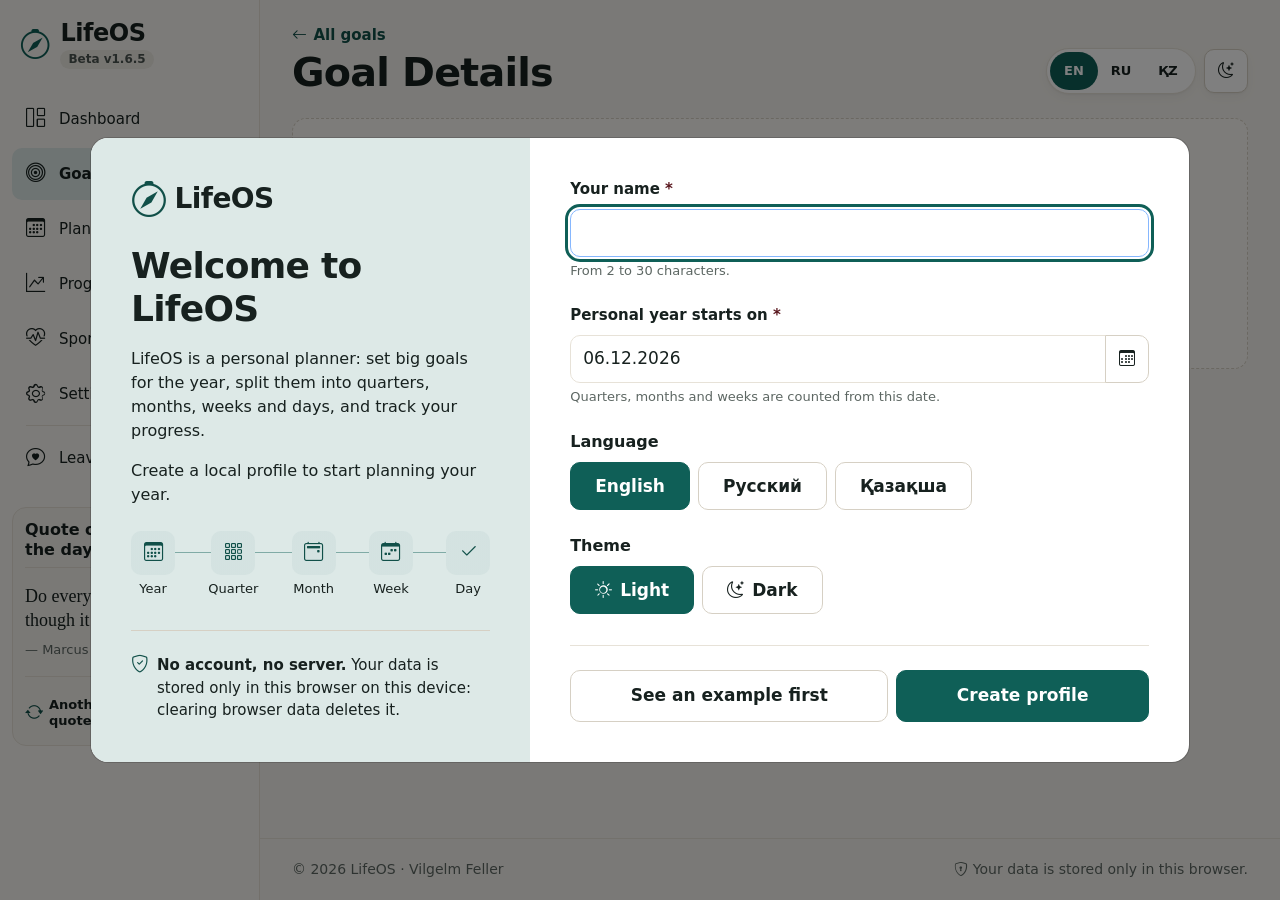
==== commit 85e026e4: "LifeOS Beta v1.6.4-1.6.5" ====
--- a/goal-details.html
+++ b/goal-details.html
@@ -1,495 +1,513 @@
-<!doctype html>
-<html lang="en" data-bs-theme="light">
-<head>
-  <meta charset="utf-8">
-  <meta name="viewport" content="width=device-width, initial-scale=1">
-  <title>Goal Details · LifeOS</title>
-  <meta name="description" content="LifeOS (Life Operating System): plan, track and improve your personal goals.">
-
-  <!-- Libraries are local copies in vendor/ (the site also works without internet) -->
-  <link rel="stylesheet" href="./vendor/bootstrap/bootstrap.min.css?v=1.6.3">
-  <link rel="stylesheet" href="./vendor/bootstrap-icons/bootstrap-icons.min.css?v=1.6.3">
-  <link rel="stylesheet" href="./css/style.css?v=1.6.3">
-  <!-- App icons and the install manifest (manifest.json, images/icons/). Relative paths: the site lives in a subfolder on GitHub Pages. -->
-  <link rel="manifest" href="./manifest.json?v=1.6.3">
-  <link rel="icon" href="./images/icons/favicon.svg" type="image/svg+xml">
-  <link rel="icon" href="./images/icons/favicon-32.png" type="image/png" sizes="32x32">
-  <link rel="apple-touch-icon" href="./images/icons/apple-touch-icon.png">
-  <meta name="theme-color" content="#0B4237" media="(prefers-color-scheme: light)">
-  <meta name="theme-color" content="#111816" media="(prefers-color-scheme: dark)">
-  <meta name="apple-mobile-web-app-title" content="LifeOS">
-
-  <script src="./vendor/jquery/jquery-3.7.1.min.js?v=1.6.3" defer></script>
-  <script src="./vendor/bootstrap/bootstrap.bundle.min.js?v=1.6.3" defer></script>
-  <!-- Copies of data/*.json for file:// (no fetch there). Loaded before app.js. -->
-  <script src="./data/translations-fallback.js?v=1.6.3"></script>
-  <script src="./data/quotes-fallback.js?v=1.6.3"></script>
-  <script src="./data/changelog-fallback.js?v=1.6.3"></script> <!-- copy of changelog.json for file:// -->
-  <script src="./js/app.js?v=1.6.3"></script> <!-- no defer: sets the theme before the page is drawn -->
-  <script src="./js/quote-widget.js?v=1.6.3" defer></script> <!-- quote of the day in the side menu -->
-  <script src="./js/onboarding.js?v=1.6.3" defer></script> <!-- example data, first steps, tour, help tips -->
-  <script src="./js/whats-new.js?v=1.6.3" defer></script> <!-- the "What's new" window after an update -->
-  <script src="./js/feedback.js?v=1.6.3" defer></script> <!-- "Leave feedback": the window, the Dashboard invitation -->
-  <script src="./js/tasks.js?v=1.6.3" defer></script>
-  <script src="./js/entry-form.js?v=1.6.3" defer></script> <!-- the entry form (shared with the Dashboard dialog) -->
-  <script src="./js/books.js?v=1.6.3" defer></script> <!-- "My books": the book shelf of a "Books" goal -->
-  <script src="./js/money-history.js?v=1.6.3" defer></script> <!-- "Operations history" of a money goal: month, filters, table -->
-  <script src="./js/goal-details.js?v=1.6.3" defer></script>
-</head>
-<body>
-  <a class="skip-link visually-hidden-focusable" href="#main-content" data-i18n="layout.skipToContent">Skip to content</a>
-
-  <!-- ===== Shared layout: identical on all 7 pages ===== -->
-
-  <!-- Phone / tablet (< 992px): top bar with the menu button -->
-  <header class="mobile-bar d-lg-none">
-    <button class="btn btn-tool" type="button" data-bs-toggle="offcanvas" data-bs-target="#sidebar" aria-controls="sidebar" data-i18n-aria-label="layout.openMenu" aria-label="Open menu">
-      <i class="bi bi-list" aria-hidden="true"></i>
-    </button>
-    <a class="brand brand-small" href="index.html">
-      <span class="brand-mark" aria-hidden="true"><i class="bi bi-compass"></i></span>
-      <span class="brand-name" data-i18n="app.name">LifeOS</span>
-    </a>
-    <!-- Phone (< 768px): language and theme are here; on wider screens they are in the page header -->
-    <div class="mobile-tools">
-      <div class="dropdown">
-        <button type="button" class="btn btn-tool mobile-lang" data-bs-toggle="dropdown" aria-expanded="false"
-                data-i18n-aria-label="layout.language" aria-label="Interface language">
-          <span data-lang-current>EN</span><i class="bi bi-chevron-down" aria-hidden="true"></i>
-        </button>
-        <ul class="dropdown-menu dropdown-menu-end">
-          <li><button type="button" class="dropdown-item" data-lang="en" lang="en" aria-pressed="true" data-i18n="language.en">English</button></li>
-          <li><button type="button" class="dropdown-item" data-lang="ru" lang="ru" aria-pressed="false" data-i18n="language.ru">Русский</button></li>
-          <li><button type="button" class="dropdown-item" data-lang="kk" lang="kk" aria-pressed="false" data-i18n="language.kk">Қазақша</button></li>
-        </ul>
-      </div>
-      <button type="button" class="btn btn-tool" data-theme-toggle data-i18n-aria-label="layout.themeToDark" aria-label="Switch to dark theme">
-        <i class="bi bi-moon-stars" aria-hidden="true"></i>
-      </button>
-    </div>
-  </header>
-
-  <!-- Sidebar: Offcanvas below 992px, fixed panel from 992px (Bootstrap "offcanvas-lg") -->
-  <aside class="sidebar offcanvas-lg offcanvas-start" id="sidebar" tabindex="-1" aria-labelledby="sidebar-title">
-    <div class="offcanvas-header">
-      <a class="brand" href="index.html">
-        <span class="brand-mark" aria-hidden="true"><i class="bi bi-compass"></i></span>
-        <span class="brand-text">
-          <span class="brand-name" id="sidebar-title" data-i18n="app.name">LifeOS</span>
-          <span class="brand-version" data-app-version></span>
-        </span>
-      </a>
-      <button type="button" class="btn-close d-lg-none" data-bs-dismiss="offcanvas" data-bs-target="#sidebar" data-i18n-aria-label="layout.closeMenu" aria-label="Close menu"></button>
-    </div>
-    <div class="offcanvas-body">
-      <nav class="sidebar-nav" data-i18n-aria-label="layout.mainNav" aria-label="Main navigation">
-        <ul class="nav flex-column">
-          <li class="nav-item">
-            <a class="nav-link" href="index.html"><i class="bi bi-grid-1x2" aria-hidden="true"></i><span data-i18n="page.dashboard">Dashboard</span></a>
-          </li>
-          <li class="nav-item">
-            <a class="nav-link" href="goals.html"><i class="bi bi-bullseye" aria-hidden="true"></i><span data-i18n="page.goals">Goals</span></a>
-          </li>
-          <li class="nav-item">
-            <a class="nav-link" href="planner.html"><i class="bi bi-calendar3" aria-hidden="true"></i><span data-i18n="page.planner">Planner</span></a>
-          </li>
-          <li class="nav-item">
-            <a class="nav-link" href="progress.html"><i class="bi bi-graph-up-arrow" aria-hidden="true"></i><span data-i18n="page.progress">Progress</span></a>
-          </li>
-          <li class="nav-item">
-            <a class="nav-link" href="sport.html"><i class="bi bi-heart-pulse" aria-hidden="true"></i><span data-i18n="page.sport">Sport</span></a>
-          </li>
-          <li class="nav-item">
-            <a class="nav-link" href="settings.html"><i class="bi bi-gear" aria-hidden="true"></i><span data-i18n="page.settings">Settings</span></a>
-          </li>
-        </ul>
-      </nav>
-      <button type="button" class="nav-link sidebar-feedback" data-feedback-open>
-        <i class="bi bi-chat-heart" aria-hidden="true"></i><span data-i18n="feedback.button">Leave feedback</span>
-      </button>
-    </div>
-  </aside>
-
-  <div class="app-content">
-    <main class="app-main" id="main-content" tabindex="-1">
-      <header class="page-header gd-header">
-        <div class="gd-heading">
-          <a class="back-link" href="goals.html"><i class="bi bi-arrow-left" aria-hidden="true"></i><span data-i18n="details.back">All goals</span></a>
-          <h1 class="page-title" data-i18n="page.goalDetails">Goal Details</h1>
-        </div>
-        <div class="page-tools">
-          <div class="btn-group" role="group" data-i18n-aria-label="layout.language" aria-label="Interface language">
-            <button type="button" class="btn btn-tool" data-lang="en" lang="en" aria-pressed="true" data-i18n="language.en.short">EN</button>
-            <button type="button" class="btn btn-tool" data-lang="ru" lang="ru" aria-pressed="false" data-i18n="language.ru.short">RU</button>
-            <button type="button" class="btn btn-tool" data-lang="kk" lang="kk" aria-pressed="false" data-i18n="language.kk.short">ҚZ</button>
-          </div>
-          <button type="button" class="btn btn-tool" id="theme-toggle" data-i18n-aria-label="layout.themeToDark" aria-label="Switch to dark theme">
-            <i class="bi bi-moon-stars" aria-hidden="true"></i>
-          </button>
-        </div>
-      </header>
-
-      <!-- ===== Page content starts here ===== -->
-
-      <!-- No ?id= in the address, or no goal with this id -->
-      <div class="empty-state" id="details-missing" hidden>
-        <span class="empty-state-icon" aria-hidden="true"><i class="bi bi-search"></i></span>
-        <h2 class="h5" data-i18n="details.missing.title">Goal not found</h2>
-        <p id="details-missing-text"></p>
-        <a class="btn btn-primary" href="goals.html" data-i18n="details.missing.button">Back to goals</a>
-      </div>
-
-      <div id="details-content" hidden>
-        <!-- Goal card: icon | title + category and status badges | Edit, Mark as completed;
-             then the % bar and 4 numbers: Now, Target, Deadline, Pace -->
-        <section class="panel gd-hero" id="details-hero" data-color="teal" aria-labelledby="details-title">
-          <div class="gd-hero-top">
-            <span class="goal-icon gd-icon" aria-hidden="true"><i class="bi bi-stars" id="details-icon"></i></span>
-            <div class="gd-hero-title">
-              <h2 class="details-title" id="details-title"></h2>
-              <div class="gd-badges">
-                <span class="badge-status" id="details-category"></span>
-                <span class="badge-status" id="details-badge"></span>
-              </div>
-            </div>
-            <div class="gd-actions">
-              <a class="btn btn-tool" id="details-edit" href="goals.html">
-                <i class="bi bi-pencil me-2" aria-hidden="true"></i><span data-i18n="goal.action.edit">Edit</span>
-              </a>
-              <!-- Outline below 100 %, filled at 100 % (js/goal-details.js) -->
-              <button class="btn btn-tool" type="button" id="details-complete">
-                <i class="bi bi-check2 me-2" aria-hidden="true"></i><span data-i18n="goal.action.complete">Mark as completed</span>
-              </button>
-              <!-- A completed goal: back to "In progress" -->
-              <button class="btn btn-tool" type="button" id="details-reopen" hidden>
-                <i class="bi bi-arrow-counterclockwise me-2" aria-hidden="true"></i><span data-i18n="goal.action.reopen">Back to work</span>
-              </button>
-            </div>
-          </div>
-          <p class="details-description" id="details-description" hidden></p>
-
-          <!-- The tile head (a book list, money): "Progress [=====] 0 %" (the label and the order come from style.css) -->
-          <div class="gd-progress">
-            <span class="gd-progress-label" data-i18n="details.progress">Progress</span>
-            <span class="details-percent" id="details-percent">0%</span>
-            <div class="progress" id="details-progress" role="progressbar" aria-labelledby="details-title"
-                 aria-valuemin="0" aria-valuemax="100" aria-valuenow="0">
-              <div class="progress-bar" id="details-progress-bar"></div>
-            </div>
-          </div>
-
-          <dl class="gd-stats">
-            <div>
-              <dt data-i18n="details.current">Current</dt>
-              <dd id="details-current"></dd>
-            </div>
-            <div>
-              <dt data-i18n="details.target">Target</dt>
-              <dd id="details-target"></dd>
-            </div>
-            <div>
-              <dt data-i18n="wizard.values.deadline">Deadline</dt>
-              <dd id="details-deadline"></dd>
-              <dd class="gd-stat-note" id="details-days"></dd>
-            </div>
-            <div>
-              <dt id="details-pace-title" data-i18n="details.pace.title">Pace</dt>
-              <dd id="details-pace"></dd>
-              <dd class="gd-stat-note" id="details-pace-note"></dd>
-            </div>
-          </dl>
-        </section>
-
-        <!-- "My books": only for a "Books" goal with a book list (js/books.js). A shelf of covers
-             (docs/design/bookshelf.png): the head with the numbers, the filter, the covers, "Show all". -->
-        <section class="panel gd-books" id="books-panel" aria-labelledby="books-title" hidden>
-          <div class="books-head">
-            <h2 class="panel-title" id="books-title" tabindex="-1" data-i18n="books.title">My books</h2>
-            <ul class="books-stats" id="books-stats"></ul>
-            <button type="button" class="btn btn-primary" id="book-add">
-              <i class="bi bi-plus-lg me-2" aria-hidden="true"></i><span data-i18n="books.add">Add a book</span>
-            </button>
-          </div>
-          <div class="segmented books-filter" id="books-filter" role="group" data-i18n-aria-label="books.filter.label" aria-label="Show books"></div>
-          <ul class="books-list" id="books-list"></ul>
-          <div class="gd-empty" id="books-empty" hidden>
-            <i class="bi bi-book" aria-hidden="true"></i>
-            <span></span>
-          </div>
-          <button type="button" class="btn btn-tool books-more" id="books-more" aria-controls="books-list" aria-expanded="false" hidden>
-            <i class="bi bi-chevron-down me-2" aria-hidden="true"></i><span></span>
-          </button>
-        </section>
-
-        <!-- Row 1: the entry form | the history. A checklist goal has no entries: the checklist takes the whole row. -->
-        <div class="gd-row gd-row-main" id="details-main-row">
-          <!-- Checklist (only a checklist goal): tick, add, rename and delete items right here (js/goal-details.js) -->
-          <section class="panel gd-checklist" id="checklist-panel" aria-labelledby="checklist-title" hidden>
-            <div class="panel-head">
-              <h2 class="panel-title gd-icon-title" id="checklist-title" tabindex="-1"><i class="bi bi-list-check" aria-hidden="true"></i><span data-i18n="progressType.checklist">Checklist</span></h2>
-              <span class="badge-status is-accent" id="checklist-count"></span>
-            </div>
-            <ul class="edit-list gd-checklist-list" id="checklist-list"></ul>
-            <form class="gd-checklist-add" id="checklist-add-form" novalidate>
-              <label class="form-label" for="checklist-new" data-i18n="details.checklist.newLabel">New item</label>
-              <div class="input-group">
-                <input class="form-control" type="text" id="checklist-new" maxlength="120" autocomplete="off" data-i18n-placeholder="details.checklist.newPlaceholder">
-                <button class="btn btn-primary" type="submit"><i class="bi bi-plus-lg me-2" aria-hidden="true"></i><span data-i18n="details.checklist.add">Add</span></button>
-              </div>
-              <p class="field-error" id="checklist-new-error"></p>
-            </form>
-          </section>
-
-          <!-- Add an entry: the fields depend on the progress type (data-entry-field) -->
-          <section class="panel" id="entry-panel" aria-labelledby="entry-title">
-            <!-- A money goal: "⊕ Record a deposit" / "⊖ Record a withdrawal" by the switch (js/entry-form.js) -->
-            <h2 class="panel-title entry-title" id="entry-title" tabindex="-1"><i class="bi entry-title-icon" id="entry-title-icon" aria-hidden="true" hidden></i><span id="entry-title-text" data-i18n="details.entry.title">Add an entry</span></h2>
-            <!-- Edit mode: "Entry of 12/11/2026: +20 000 ₸" (js/entry-form.js) -->
-            <p class="entry-edit-note" id="entry-edit-note" hidden></p>
-            <form id="entry-form" novalidate>
-              <div class="row g-3">
-                <!-- What to type for this goal type: "Example: +20 pages since the last entry" -->
-                <div class="col-12"><p class="entry-example" id="entry-example"></p></div>
-
-                <fieldset class="col-12" data-entry-field="sign">
-                  <legend class="visually-hidden" data-i18n="details.entry.operation">Operation</legend>
-                  <div class="gd-switch">
-                    <input class="btn-check" type="radio" name="entry-sign" id="entry-sign-plus" value="1" checked>
-                    <label class="btn" for="entry-sign-plus"><span data-i18n="money.entry.deposit">Deposit</span></label>
-                    <input class="btn-check" type="radio" name="entry-sign" id="entry-sign-minus" value="-1">
-                    <label class="btn" for="entry-sign-minus"><span data-i18n="money.entry.withdraw">Withdrawal</span></label>
-                  </div>
-                </fieldset>
-
-                <div class="col-sm-6" data-entry-field="amount">
-                  <label class="form-label" for="entry-amount" id="entry-amount-label" data-i18n="details.entry.amount">Amount</label>
-                  <div class="input-group">
-                    <input class="form-control" type="text" id="entry-amount" inputmode="decimal" autocomplete="off" data-number="decimal"
-                           data-i18n-placeholder="details.entry.amountPlaceholder" aria-describedby="entry-amount-hint">
-                    <span class="input-group-text entry-unit"></span>
-                  </div>
-                  <div class="form-text" id="entry-amount-hint" data-i18n="details.entry.amountHint">Only the change, not the new total.</div>
-                  <p class="field-error" id="entry-amount-error"></p>
-                </div>
-
-                <div class="col-sm-6" data-entry-field="pages">
-                  <label class="form-label" for="entry-pages" data-i18n="details.entry.pages">Pages read</label>
-                  <div class="input-group">
-                    <input class="form-control" type="text" id="entry-pages" inputmode="numeric" autocomplete="off" data-number="integer">
-                    <span class="input-group-text" data-i18n="details.entry.pagesUnit">pages</span>
-                  </div>
-                  <p class="field-error" id="entry-pages-error"></p>
-                </div>
-                <div class="col-sm-6 entry-check" data-entry-field="pages">
-                  <div class="form-check">
-                    <input class="form-check-input" type="checkbox" id="entry-finished">
-                    <label class="form-check-label" for="entry-finished" data-i18n="details.entry.finished">I finished a book</label>
-                  </div>
-                </div>
-
-                <div class="col-sm-6" data-entry-field="value">
-                  <label class="form-label" for="entry-value" data-i18n="details.entry.newValue">New value</label>
-                  <div class="input-group">
-                    <input class="form-control" type="text" id="entry-value" inputmode="decimal" autocomplete="off" data-number="decimal">
-                    <span class="input-group-text entry-unit"></span>
-                  </div>
-                  <p class="field-error" id="entry-value-error"></p>
-                </div>
-
-                <div class="col-sm-6" data-entry-field="level">
-                  <label class="form-label" for="entry-level" data-i18n="details.entry.newLevel">New level</label>
-                  <select class="form-select" id="entry-level"></select>
-                </div>
-
-                <div class="col-sm-6" data-entry-common>
-                  <label class="form-label" for="entry-date" data-i18n="details.entry.date">Date</label>
-                  <input class="form-control" type="text" inputmode="numeric" maxlength="10" autocomplete="off" data-date-field data-i18n-placeholder="date.placeholder" id="entry-date">
-                  <p class="field-error" id="entry-date-error"></p>
-                </div>
-
-                <div class="col-12" data-entry-common>
-                  <label class="form-label" for="entry-note" data-i18n="details.entry.noteOptional">Note (optional)</label>
-                  <input class="form-control" type="text" id="entry-note" maxlength="200" autocomplete="off"
-                         aria-describedby="entry-note-hint"> <!-- the example depends on the goal type: js/entry-form.js -->
-                  <div class="visually-hidden" id="entry-note-hint" data-i18n="details.entry.noteHint">Optional, up to 200 characters.</div>
-                  <p class="field-error" id="entry-note-error"></p>
-                </div>
-
-                <div class="col-12 gd-entry-actions">
-                  <button class="btn btn-primary w-100 gd-submit" type="submit">
-                    <i class="bi bi-plus-lg me-2" aria-hidden="true"></i><span id="entry-submit-label">Add entry</span>
-                  </button>
-                  <button class="btn btn-tool w-100" type="button" id="entry-cancel" hidden data-i18n="delete.cancel">Cancel</button>
-                </div>
-              </div>
-            </form>
-          </section>
-
-          <!-- A money goal (docs/design/money-forecast-v2.png): the status badge in the head; "At the current pace — around
-               August 2028 — 1 year 9 months after the deadline"; the tiles "Now on average" and "To make it"; how it is
-               counted; the plan of today and "Behind / Ahead of the plan" (js/goal-details.js: renderForecast).
-               A computer: next to the form (50/50), the history under both; a phone: right after the goal card. -->
-          <section class="panel gd-forecast" id="forecast-panel" aria-labelledby="forecast-title" hidden>
-            <div class="panel-head forecast-head">
-              <h2 class="panel-title gd-icon-title" id="forecast-title"><i class="bi bi-graph-up-arrow" aria-hidden="true"></i><span data-i18n="money.forecast.title">Forecast</span></h2>
-              <span class="badge-status forecast-badge" id="forecast-badge"></span>
-            </div>
-            <div class="forecast-body" id="forecast-body" aria-live="polite"></div>
-          </section>
-
-          <section class="panel" id="history-panel" aria-labelledby="history-title">
-            <!-- A money goal: "Operations history" with an icon (js/goal-details.js: renderHistory) -->
-            <h2 class="panel-title gd-history-title" id="history-title" tabindex="-1"><i class="bi bi-clock-history" id="history-title-icon" aria-hidden="true" hidden></i><span id="history-title-text" data-i18n="details.history.titleLong">History of entries</span></h2>
-            <!-- A money goal (docs/design/money-history.png): the month, the filters, the table — js/money-history.js -->
-            <div class="money-history" id="money-history" hidden></div>
-            <!-- A reading goal on a computer: the list scrolls inside the block (as tall as "Log reading"),
-                 a fade at the bottom while more entries are below. On a phone: 5 entries and "Show all (N)". -->
-            <div class="gd-history-box" id="history-box">
-              <div class="gd-history-scroll" id="history-scroll">
-                <div class="gd-empty" id="history-empty">
-                  <i class="bi bi-clock-history" aria-hidden="true"></i>
-                  <span data-i18n="details.history.empty">No entries yet.</span>
-                </div>
-                <ul class="gd-history" id="history-list"></ul>
-              </div>
-            </div>
-            <button type="button" class="btn btn-tool gd-history-more" id="history-more" aria-controls="history-list" aria-expanded="false" hidden>
-              <i class="bi bi-chevron-down me-2" aria-hidden="true"></i><span></span>
-            </button>
-          </section>
-        </div>
-
-        <!-- Row 2: milestones, notes, related tasks. A goal with a book list and a money goal show only the tasks (full width):
-             its milestones and notes stay in the data, but are not shown (js/goal-details.js). -->
-        <div class="gd-row gd-row-bottom">
-          <section class="panel" id="milestones-panel" aria-labelledby="milestones-title">
-            <h2 class="panel-title gd-icon-title" id="milestones-title"><i class="bi bi-signpost-split" aria-hidden="true"></i><span data-i18n="wizard.step.6">Milestones</span></h2>
-            <div class="gd-empty" id="milestones-empty">
-              <i class="bi bi-flag" aria-hidden="true"></i>
-              <span data-i18n="wizard.milestones.empty">No milestones yet.</span>
-            </div>
-            <ul class="gd-milestones" id="milestone-list"></ul>
-          </section>
-
-          <section class="panel" id="notes-panel" aria-labelledby="notes-title">
-            <h2 class="panel-title gd-icon-title" id="notes-title"><i class="bi bi-file-text" aria-hidden="true"></i><span data-i18n="details.notes.title">Notes</span></h2>
-            <label class="visually-hidden" for="goal-notes" data-i18n="details.notes.label">Your notes about this goal</label>
-            <textarea class="form-control gd-notes" id="goal-notes" rows="5" maxlength="2000" data-i18n-placeholder="details.notes.placeholder"></textarea>
-            <button class="btn btn-tool mt-2" type="button" id="notes-save">
-              <i class="bi bi-save me-2" aria-hidden="true"></i><span data-i18n="details.notes.save">Save notes</span>
-            </button>
-          </section>
-
-          <!-- Tasks linked to this goal (list and dialog: js/tasks.js) -->
-          <section class="panel" id="tasks-panel" aria-labelledby="tasks-title">
-            <div class="panel-head">
-              <h2 class="panel-title gd-icon-title" id="tasks-title"><i class="bi bi-check2-square" aria-hidden="true"></i><span data-i18n="details.tasks.title">Related tasks</span></h2>
-              <!-- A goal with a book list: the button is here, in the head (the one below is hidden) -->
-              <button class="btn btn-outline-primary" type="button" id="goal-task-add-head" hidden>
-                <i class="bi bi-plus-lg me-2" aria-hidden="true"></i><span data-i18n="task.form.create">Add task</span>
-              </button>
-            </div>
-            <div id="goal-tasks"></div>
-            <button class="btn btn-outline-primary w-100 mt-3" type="button" id="goal-task-add">
-              <i class="bi bi-plus-lg me-2" aria-hidden="true"></i><span data-i18n="task.form.create">Add task</span>
-            </button>
-          </section>
-        </div>
-      </div>
-
-    </main>
-
-    <footer class="app-footer">
-      <p class="mb-0">
-        © <span id="footer-year">2026</span> <span data-i18n="app.name">LifeOS</span> ·
-        <span data-i18n="layout.author">Vilgelm Feller</span>
-      </p>
-      <p class="mb-0">
-        <i class="bi bi-shield-lock" aria-hidden="true"></i>
-        <span data-i18n="layout.storageNote">Your data is stored only in this browser.</span>
-      </p>
-    </footer>
-  </div>
-
-  <!-- First run: shown by app.js only when there is no lifeos_profile.
-       Static backdrop + keyboard="false": it cannot be closed without creating a profile.
-       Computer: two columns (about LifeOS | the profile form); tablet and phone: one column (style.css). -->
-  <div class="modal fade" id="first-run-modal" tabindex="-1" data-bs-backdrop="static" data-bs-keyboard="false" aria-labelledby="first-run-title" aria-describedby="first-run-intro">
-    <div class="modal-dialog modal-dialog-centered modal-dialog-scrollable modal-fullscreen-sm-down first-run-dialog">
-      <form class="modal-content" id="first-run-form" novalidate>
-        <div class="modal-body first-run">
-          <!-- Left (computer) / top: what LifeOS is and the path from the year to the day -->
-          <section class="first-run-hero" aria-labelledby="first-run-title">
-            <p class="first-run-brand"><i class="bi bi-compass" aria-hidden="true"></i><span data-i18n="app.name">LifeOS</span></p>
-            <h2 class="first-run-title" id="first-run-title" data-i18n="firstRun.title">Welcome to LifeOS</h2>
-            <p class="first-run-short" data-i18n="firstRun.short">Goals for the year, step by step to today.</p>
-            <p class="first-run-about" data-i18n="firstRun.about">LifeOS is a personal planner: set big goals for the year, split them into quarters, months, weeks and days, and track your progress.</p>
-            <p class="first-run-lead" id="first-run-intro" data-i18n="firstRun.intro">Create a local profile to start planning your year.</p>
-            <ol class="first-run-path" data-i18n-aria-label="firstRun.path.label" aria-label="From the year to the day">
-              <li><span class="first-run-path-icon" aria-hidden="true"><i class="bi bi-calendar3"></i></span><span class="first-run-path-name" data-i18n="firstRun.path.year">Year</span></li>
-              <li><span class="first-run-path-icon" aria-hidden="true"><i class="bi bi-grid-3x3-gap"></i></span><span class="first-run-path-name" data-i18n="firstRun.path.quarter">Quarter</span></li>
-              <li><span class="first-run-path-icon" aria-hidden="true"><i class="bi bi-calendar2-event"></i></span><span class="first-run-path-name" data-i18n="firstRun.path.month">Month</span></li>
-              <li><span class="first-run-path-icon" aria-hidden="true"><i class="bi bi-calendar-week"></i></span><span class="first-run-path-name" data-i18n="firstRun.path.week">Week</span></li>
-              <li><span class="first-run-path-icon" aria-hidden="true"><i class="bi bi-check2"></i></span><span class="first-run-path-name" data-i18n="firstRun.path.day">Day</span></li>
-            </ol>
-          </section>
-
-          <!-- Right (computer) / middle: the profile -->
-          <div class="first-run-fields">
-            <p class="form-text mt-0" data-i18n="firstRun.requiredNote">Fields marked * are required.</p>
-
-            <div class="mb-3">
-              <label class="form-label required-label" for="first-run-name" data-i18n="firstRun.nameLabel">Your name</label>
-              <input class="form-control" id="first-run-name" name="name" type="text" autocomplete="given-name" required aria-describedby="first-run-name-hint">
-              <div class="form-text" id="first-run-name-hint" data-i18n="firstRun.nameHint">From 2 to 30 characters.</div>
-              <p class="field-error" id="first-run-name-error"></p>
-            </div>
-
-            <div class="mb-3">
-              <label class="form-label required-label" for="first-run-start" data-i18n="firstRun.startLabel">Personal year starts on</label>
-              <input class="form-control" id="first-run-start" name="personalYearStart" type="text" inputmode="numeric" maxlength="10" autocomplete="off" data-date-field data-i18n-placeholder="date.placeholder" required aria-describedby="first-run-start-hint">
-              <div class="form-text" id="first-run-start-hint" data-i18n="firstRun.startHint">Quarters, months and weeks are counted from this date.</div>
-              <p class="field-error" id="first-run-start-error"></p>
-            </div>
-
-            <fieldset class="mb-3">
-              <legend class="form-label fs-6" data-i18n="firstRun.languageLabel">Language</legend>
-              <div class="choice-group">
-                <input class="btn-check" type="radio" name="language" id="first-run-lang-en" value="en">
-                <label class="btn btn-tool" for="first-run-lang-en" lang="en" data-i18n="language.en">English</label>
-                <input class="btn-check" type="radio" name="language" id="first-run-lang-ru" value="ru">
-                <label class="btn btn-tool" for="first-run-lang-ru" lang="ru" data-i18n="language.ru">Русский</label>
-                <input class="btn-check" type="radio" name="language" id="first-run-lang-kk" value="kk">
-                <label class="btn btn-tool" for="first-run-lang-kk" lang="kk" data-i18n="language.kk">Қазақша</label>
-              </div>
-            </fieldset>
-
-            <fieldset class="mb-0">
-              <legend class="form-label fs-6" data-i18n="firstRun.themeLabel">Theme</legend>
-              <div class="choice-group">
-                <input class="btn-check" type="radio" name="theme" id="first-run-theme-light" value="light">
-                <label class="btn btn-tool" for="first-run-theme-light"><i class="bi bi-sun me-2" aria-hidden="true"></i><span data-i18n="theme.light">Light</span></label>
-                <input class="btn-check" type="radio" name="theme" id="first-run-theme-dark" value="dark">
-                <label class="btn btn-tool" for="first-run-theme-dark"><i class="bi bi-moon-stars me-2" aria-hidden="true"></i><span data-i18n="theme.dark">Dark</span></label>
-              </div>
-            </fieldset>
-          </div>
-
-          <!-- Computer: at the bottom of the left panel; tablet and phone: under the form, small -->
-          <p class="first-run-storage">
-            <i class="bi bi-shield-check" aria-hidden="true"></i>
-            <span><strong data-i18n="firstRun.storageLead">No account, no server.</strong> <span data-i18n="firstRun.storageText">Your data is stored only in this browser on this device: clearing browser data deletes it.</span></span>
-          </p>
-
-          <div class="first-run-actions">
-            <!-- Fills the example data and shows the banner "This is example data" (js/onboarding.js) -->
-            <button class="btn btn-tool" type="button" data-demo-start data-i18n="onboarding.demo.start">See an example first</button>
-            <button class="btn btn-primary" type="submit" data-i18n="firstRun.submit">Create profile</button>
-          </div>
-        </div>
-      </form>
-    </div>
-  </div>
-  <!-- ===== End of shared layout ===== -->
-</body>
-</html>
+<!doctype html>
+<html lang="en" data-bs-theme="light">
+<head>
+  <meta charset="utf-8">
+  <meta name="viewport" content="width=device-width, initial-scale=1">
+  <title>Goal Details · LifeOS</title>
+  <meta name="description" content="LifeOS (Life Operating System): plan, track and improve your personal goals.">
+
+  <!-- Libraries are local copies in vendor/ (the site also works without internet) -->
+  <link rel="stylesheet" href="./vendor/bootstrap/bootstrap.min.css?v=1.6.5">
+  <link rel="stylesheet" href="./vendor/bootstrap-icons/bootstrap-icons.min.css?v=1.6.5">
+  <link rel="stylesheet" href="./css/style.css?v=1.6.5">
+  <!-- App icons and the install manifest (manifest.json, images/icons/). Relative paths: the site lives in a subfolder on GitHub Pages. -->
+  <link rel="manifest" href="./manifest.json?v=1.6.5">
+  <link rel="icon" href="./images/icons/favicon.svg" type="image/svg+xml">
+  <link rel="icon" href="./images/icons/favicon-32.png" type="image/png" sizes="32x32">
+  <link rel="apple-touch-icon" href="./images/icons/apple-touch-icon.png">
+  <meta name="theme-color" content="#0B4237" media="(prefers-color-scheme: light)">
+  <meta name="theme-color" content="#111816" media="(prefers-color-scheme: dark)">
+  <meta name="apple-mobile-web-app-title" content="LifeOS">
+
+  <script src="./vendor/jquery/jquery-3.7.1.min.js?v=1.6.5" defer></script>
+  <script src="./vendor/bootstrap/bootstrap.bundle.min.js?v=1.6.5" defer></script>
+  <!-- Copies of data/*.json for file:// (no fetch there). Loaded before app.js. -->
+  <script src="./data/translations-fallback.js?v=1.6.5"></script>
+  <script src="./data/quotes-fallback.js?v=1.6.5"></script>
+  <script src="./data/changelog-fallback.js?v=1.6.5"></script> <!-- copy of changelog.json for file:// -->
+  <script src="./js/app.js?v=1.6.5"></script> <!-- no defer: sets the theme before the page is drawn -->
+  <script src="./js/quote-widget.js?v=1.6.5" defer></script> <!-- quote of the day in the side menu -->
+  <script src="./js/onboarding.js?v=1.6.5" defer></script> <!-- example data, first steps, tour, help tips -->
+  <script src="./js/whats-new.js?v=1.6.5" defer></script> <!-- the "What's new" window after an update -->
+  <script src="./js/feedback.js?v=1.6.5" defer></script> <!-- "Leave feedback": the window, the Dashboard invitation -->
+  <script src="./js/tasks.js?v=1.6.5" defer></script>
+  <script src="./js/entry-form.js?v=1.6.5" defer></script> <!-- the entry form (shared with the Dashboard dialog) -->
+  <script src="./js/books.js?v=1.6.5" defer></script> <!-- "My books": the book shelf of a "Books" goal -->
+  <script src="./js/money-history.js?v=1.6.5" defer></script> <!-- "Operations history" of a money goal: month, filters, table -->
+  <script src="./js/projects.js?v=1.6.5" defer></script> <!-- "My projects": the project list of a "Projects" goal -->
+  <script src="./js/goal-details.js?v=1.6.5" defer></script>
+</head>
+<body>
+  <a class="skip-link visually-hidden-focusable" href="#main-content" data-i18n="layout.skipToContent">Skip to content</a>
+
+  <!-- ===== Shared layout: identical on all 7 pages ===== -->
+
+  <!-- Phone / tablet (< 992px): top bar with the menu button -->
+  <header class="mobile-bar d-lg-none">
+    <button class="btn btn-tool" type="button" data-bs-toggle="offcanvas" data-bs-target="#sidebar" aria-controls="sidebar" data-i18n-aria-label="layout.openMenu" aria-label="Open menu">
+      <i class="bi bi-list" aria-hidden="true"></i>
+    </button>
+    <a class="brand brand-small" href="index.html">
+      <span class="brand-mark" aria-hidden="true"><i class="bi bi-compass"></i></span>
+      <span class="brand-name" data-i18n="app.name">LifeOS</span>
+    </a>
+    <!-- Phone (< 768px): language and theme are here; on wider screens they are in the page header -->
+    <div class="mobile-tools">
+      <div class="dropdown">
+        <button type="button" class="btn btn-tool mobile-lang" data-bs-toggle="dropdown" aria-expanded="false"
+                data-i18n-aria-label="layout.language" aria-label="Interface language">
+          <span data-lang-current>EN</span><i class="bi bi-chevron-down" aria-hidden="true"></i>
+        </button>
+        <ul class="dropdown-menu dropdown-menu-end">
+          <li><button type="button" class="dropdown-item" data-lang="en" lang="en" aria-pressed="true" data-i18n="language.en">English</button></li>
+          <li><button type="button" class="dropdown-item" data-lang="ru" lang="ru" aria-pressed="false" data-i18n="language.ru">Русский</button></li>
+          <li><button type="button" class="dropdown-item" data-lang="kk" lang="kk" aria-pressed="false" data-i18n="language.kk">Қазақша</button></li>
+        </ul>
+      </div>
+      <button type="button" class="btn btn-tool" data-theme-toggle data-i18n-aria-label="layout.themeToDark" aria-label="Switch to dark theme">
+        <i class="bi bi-moon-stars" aria-hidden="true"></i>
+      </button>
+    </div>
+  </header>
+
+  <!-- Sidebar: Offcanvas below 992px, fixed panel from 992px (Bootstrap "offcanvas-lg") -->
+  <aside class="sidebar offcanvas-lg offcanvas-start" id="sidebar" tabindex="-1" aria-labelledby="sidebar-title">
+    <div class="offcanvas-header">
+      <a class="brand" href="index.html">
+        <span class="brand-mark" aria-hidden="true"><i class="bi bi-compass"></i></span>
+        <span class="brand-text">
+          <span class="brand-name" id="sidebar-title" data-i18n="app.name">LifeOS</span>
+          <span class="brand-version" data-app-version></span>
+        </span>
+      </a>
+      <button type="button" class="btn-close d-lg-none" data-bs-dismiss="offcanvas" data-bs-target="#sidebar" data-i18n-aria-label="layout.closeMenu" aria-label="Close menu"></button>
+    </div>
+    <div class="offcanvas-body">
+      <nav class="sidebar-nav" data-i18n-aria-label="layout.mainNav" aria-label="Main navigation">
+        <ul class="nav flex-column">
+          <li class="nav-item">
+            <a class="nav-link" href="index.html"><i class="bi bi-grid-1x2" aria-hidden="true"></i><span data-i18n="page.dashboard">Dashboard</span></a>
+          </li>
+          <li class="nav-item">
+            <a class="nav-link" href="goals.html"><i class="bi bi-bullseye" aria-hidden="true"></i><span data-i18n="page.goals">Goals</span></a>
+          </li>
+          <li class="nav-item">
+            <a class="nav-link" href="planner.html"><i class="bi bi-calendar3" aria-hidden="true"></i><span data-i18n="page.planner">Planner</span></a>
+          </li>
+          <li class="nav-item">
+            <a class="nav-link" href="progress.html"><i class="bi bi-graph-up-arrow" aria-hidden="true"></i><span data-i18n="page.progress">Progress</span></a>
+          </li>
+          <li class="nav-item">
+            <a class="nav-link" href="sport.html"><i class="bi bi-heart-pulse" aria-hidden="true"></i><span data-i18n="page.sport">Sport</span></a>
+          </li>
+          <li class="nav-item">
+            <a class="nav-link" href="settings.html"><i class="bi bi-gear" aria-hidden="true"></i><span data-i18n="page.settings">Settings</span></a>
+          </li>
+        </ul>
+      </nav>
+      <button type="button" class="nav-link sidebar-feedback" data-feedback-open>
+        <i class="bi bi-chat-heart" aria-hidden="true"></i><span data-i18n="feedback.button">Leave feedback</span>
+      </button>
+    </div>
+  </aside>
+
+  <div class="app-content">
+    <main class="app-main" id="main-content" tabindex="-1">
+      <header class="page-header gd-header">
+        <div class="gd-heading">
+          <a class="back-link" href="goals.html"><i class="bi bi-arrow-left" aria-hidden="true"></i><span data-i18n="details.back">All goals</span></a>
+          <h1 class="page-title" data-i18n="page.goalDetails">Goal Details</h1>
+        </div>
+        <div class="page-tools">
+          <div class="btn-group" role="group" data-i18n-aria-label="layout.language" aria-label="Interface language">
+            <button type="button" class="btn btn-tool" data-lang="en" lang="en" aria-pressed="true" data-i18n="language.en.short">EN</button>
+            <button type="button" class="btn btn-tool" data-lang="ru" lang="ru" aria-pressed="false" data-i18n="language.ru.short">RU</button>
+            <button type="button" class="btn btn-tool" data-lang="kk" lang="kk" aria-pressed="false" data-i18n="language.kk.short">ҚZ</button>
+          </div>
+          <button type="button" class="btn btn-tool" id="theme-toggle" data-i18n-aria-label="layout.themeToDark" aria-label="Switch to dark theme">
+            <i class="bi bi-moon-stars" aria-hidden="true"></i>
+          </button>
+        </div>
+      </header>
+
+      <!-- ===== Page content starts here ===== -->
+
+      <!-- No ?id= in the address, or no goal with this id -->
+      <div class="empty-state" id="details-missing" hidden>
+        <span class="empty-state-icon" aria-hidden="true"><i class="bi bi-search"></i></span>
+        <h2 class="h5" data-i18n="details.missing.title">Goal not found</h2>
+        <p id="details-missing-text"></p>
+        <a class="btn btn-primary" href="goals.html" data-i18n="details.missing.button">Back to goals</a>
+      </div>
+
+      <div id="details-content" hidden>
+        <!-- Goal card: icon | title + category and status badges | Edit, Mark as completed;
+             then the % bar and 4 numbers: Now, Target, Deadline, Pace -->
+        <section class="panel gd-hero" id="details-hero" data-color="teal" aria-labelledby="details-title">
+          <div class="gd-hero-top">
+            <span class="goal-icon gd-icon" aria-hidden="true"><i class="bi bi-stars" id="details-icon"></i></span>
+            <div class="gd-hero-title">
+              <h2 class="details-title" id="details-title"></h2>
+              <div class="gd-badges">
+                <span class="badge-status" id="details-category"></span>
+                <span class="badge-status" id="details-badge"></span>
+              </div>
+            </div>
+            <div class="gd-actions">
+              <a class="btn btn-tool" id="details-edit" href="goals.html">
+                <i class="bi bi-pencil me-2" aria-hidden="true"></i><span data-i18n="goal.action.edit">Edit</span>
+              </a>
+              <!-- Outline below 100 %, filled at 100 % (js/goal-details.js) -->
+              <button class="btn btn-tool" type="button" id="details-complete">
+                <i class="bi bi-check2 me-2" aria-hidden="true"></i><span data-i18n="goal.action.complete">Mark as completed</span>
+              </button>
+              <!-- A completed goal: back to "In progress" -->
+              <button class="btn btn-tool" type="button" id="details-reopen" hidden>
+                <i class="bi bi-arrow-counterclockwise me-2" aria-hidden="true"></i><span data-i18n="goal.action.reopen">Back to work</span>
+              </button>
+            </div>
+          </div>
+          <p class="details-description" id="details-description" hidden></p>
+
+          <!-- The tile head (a book list, money): "Progress [=====] 0 %" (the label and the order come from style.css) -->
+          <div class="gd-progress">
+            <span class="gd-progress-label" data-i18n="details.progress">Progress</span>
+            <span class="details-percent" id="details-percent">0%</span>
+            <div class="progress" id="details-progress" role="progressbar" aria-labelledby="details-title"
+                 aria-valuemin="0" aria-valuemax="100" aria-valuenow="0">
+              <div class="progress-bar" id="details-progress-bar"></div>
+            </div>
+          </div>
+
+          <dl class="gd-stats">
+            <div>
+              <dt id="details-current-title" data-i18n="details.current">Current</dt>
+              <dd id="details-current"></dd>
+            </div>
+            <div>
+              <dt id="details-target-title" data-i18n="details.target">Target</dt>
+              <dd id="details-target"></dd>
+            </div>
+            <div>
+              <dt id="details-deadline-title" data-i18n="wizard.values.deadline">Deadline</dt>
+              <dd id="details-deadline"></dd>
+              <dd class="gd-stat-note" id="details-days"></dd>
+            </div>
+            <div>
+              <dt id="details-pace-title" data-i18n="details.pace.title">Pace</dt>
+              <dd id="details-pace"></dd>
+              <dd class="gd-stat-note" id="details-pace-note"></dd>
+            </div>
+          </dl>
+        </section>
+
+        <!-- "My books": only for a "Books" goal with a book list (js/books.js). A shelf of covers
+             (docs/design/bookshelf.png): the head with the numbers, the filter, the covers, "Show all". -->
+        <section class="panel gd-books" id="books-panel" aria-labelledby="books-title" hidden>
+          <div class="books-head">
+            <h2 class="panel-title" id="books-title" tabindex="-1" data-i18n="books.title">My books</h2>
+            <ul class="books-stats" id="books-stats"></ul>
+            <button type="button" class="btn btn-primary" id="book-add">
+              <i class="bi bi-plus-lg me-2" aria-hidden="true"></i><span data-i18n="books.add">Add a book</span>
+            </button>
+          </div>
+          <div class="segmented books-filter" id="books-filter" role="group" data-i18n-aria-label="books.filter.label" aria-label="Show books"></div>
+          <ul class="books-list" id="books-list"></ul>
+          <div class="gd-empty" id="books-empty" hidden>
+            <i class="bi bi-book" aria-hidden="true"></i>
+            <span></span>
+          </div>
+          <button type="button" class="btn btn-tool books-more" id="books-more" aria-controls="books-list" aria-expanded="false" hidden>
+            <i class="bi bi-chevron-down me-2" aria-hidden="true"></i><span></span>
+          </button>
+        </section>
+
+        <!-- "My projects": only for a "Projects" goal with a project list (js/projects.js, docs/design/projects-cards.png):
+             the head with "Add a project", the filter with counters, the cards (4 / 2 / 1 in a row). -->
+        <section class="panel gd-projects" id="projects-panel" aria-labelledby="projects-title" hidden>
+          <div class="projects-head">
+            <h2 class="panel-title gd-icon-title" id="projects-title" tabindex="-1"><i class="bi bi-layers" aria-hidden="true"></i><span data-i18n="projects.title">My projects</span></h2>
+            <button type="button" class="btn btn-primary" id="project-add">
+              <i class="bi bi-plus-lg me-2" aria-hidden="true"></i><span data-i18n="projects.add">Add a project</span>
+            </button>
+          </div>
+          <div class="segmented projects-filter" id="projects-filter" role="group" data-i18n-aria-label="projects.filter.label" aria-label="Show projects"></div>
+          <ul class="projects-list" id="projects-list"></ul>
+          <div class="gd-empty" id="projects-empty" hidden>
+            <i class="bi bi-layers" aria-hidden="true"></i>
+            <span></span>
+          </div>
+        </section>
+
+        <!-- Row 1: the entry form | the history. A checklist goal has no entries: the checklist takes the whole row. -->
+        <div class="gd-row gd-row-main" id="details-main-row">
+          <!-- Checklist (only a checklist goal): tick, add, rename and delete items right here (js/goal-details.js) -->
+          <section class="panel gd-checklist" id="checklist-panel" aria-labelledby="checklist-title" hidden>
+            <div class="panel-head">
+              <h2 class="panel-title gd-icon-title" id="checklist-title" tabindex="-1"><i class="bi bi-list-check" aria-hidden="true"></i><span data-i18n="progressType.checklist">Checklist</span></h2>
+              <span class="badge-status is-accent" id="checklist-count"></span>
+            </div>
+            <ul class="edit-list gd-checklist-list" id="checklist-list"></ul>
+            <form class="gd-checklist-add" id="checklist-add-form" novalidate>
+              <label class="form-label" for="checklist-new" data-i18n="details.checklist.newLabel">New item</label>
+              <div class="input-group">
+                <input class="form-control" type="text" id="checklist-new" maxlength="120" autocomplete="off" data-i18n-placeholder="details.checklist.newPlaceholder">
+                <button class="btn btn-primary" type="submit"><i class="bi bi-plus-lg me-2" aria-hidden="true"></i><span data-i18n="details.checklist.add">Add</span></button>
+              </div>
+              <p class="field-error" id="checklist-new-error"></p>
+            </form>
+          </section>
+
+          <!-- Add an entry: the fields depend on the progress type (data-entry-field) -->
+          <section class="panel" id="entry-panel" aria-labelledby="entry-title">
+            <!-- A money goal: "⊕ Record a deposit" / "⊖ Record a withdrawal" by the switch (js/entry-form.js) -->
+            <h2 class="panel-title entry-title" id="entry-title" tabindex="-1"><i class="bi entry-title-icon" id="entry-title-icon" aria-hidden="true" hidden></i><span id="entry-title-text" data-i18n="details.entry.title">Add an entry</span></h2>
+            <!-- Edit mode: "Entry of 12/11/2026: +20 000 ₸" (js/entry-form.js) -->
+            <p class="entry-edit-note" id="entry-edit-note" hidden></p>
+            <form id="entry-form" novalidate>
+              <div class="row g-3">
+                <!-- What to type for this goal type: "Example: +20 pages since the last entry" -->
+                <div class="col-12"><p class="entry-example" id="entry-example"></p></div>
+
+                <fieldset class="col-12" data-entry-field="sign">
+                  <legend class="visually-hidden" data-i18n="details.entry.operation">Operation</legend>
+                  <div class="gd-switch">
+                    <input class="btn-check" type="radio" name="entry-sign" id="entry-sign-plus" value="1" checked>
+                    <label class="btn" for="entry-sign-plus"><span data-i18n="money.entry.deposit">Deposit</span></label>
+                    <input class="btn-check" type="radio" name="entry-sign" id="entry-sign-minus" value="-1">
+                    <label class="btn" for="entry-sign-minus"><span data-i18n="money.entry.withdraw">Withdrawal</span></label>
+                  </div>
+                </fieldset>
+
+                <div class="col-sm-6" data-entry-field="amount">
+                  <label class="form-label" for="entry-amount" id="entry-amount-label" data-i18n="details.entry.amount">Amount</label>
+                  <div class="input-group">
+                    <input class="form-control" type="text" id="entry-amount" inputmode="decimal" autocomplete="off" data-number="decimal"
+                           data-i18n-placeholder="details.entry.amountPlaceholder" aria-describedby="entry-amount-hint">
+                    <span class="input-group-text entry-unit"></span>
+                  </div>
+                  <div class="form-text" id="entry-amount-hint" data-i18n="details.entry.amountHint">Only the change, not the new total.</div>
+                  <p class="field-error" id="entry-amount-error"></p>
+                </div>
+
+                <div class="col-sm-6" data-entry-field="pages">
+                  <label class="form-label" for="entry-pages" data-i18n="details.entry.pages">Pages read</label>
+                  <div class="input-group">
+                    <input class="form-control" type="text" id="entry-pages" inputmode="numeric" autocomplete="off" data-number="integer">
+                    <span class="input-group-text" data-i18n="details.entry.pagesUnit">pages</span>
+                  </div>
+                  <p class="field-error" id="entry-pages-error"></p>
+                </div>
+                <div class="col-sm-6 entry-check" data-entry-field="pages">
+                  <div class="form-check">
+                    <input class="form-check-input" type="checkbox" id="entry-finished">
+                    <label class="form-check-label" for="entry-finished" data-i18n="details.entry.finished">I finished a book</label>
+                  </div>
+                </div>
+
+                <div class="col-sm-6" data-entry-field="value">
+                  <label class="form-label" for="entry-value" data-i18n="details.entry.newValue">New value</label>
+                  <div class="input-group">
+                    <input class="form-control" type="text" id="entry-value" inputmode="decimal" autocomplete="off" data-number="decimal">
+                    <span class="input-group-text entry-unit"></span>
+                  </div>
+                  <p class="field-error" id="entry-value-error"></p>
+                </div>
+
+                <div class="col-sm-6" data-entry-field="level">
+                  <label class="form-label" for="entry-level" data-i18n="details.entry.newLevel">New level</label>
+                  <select class="form-select" id="entry-level"></select>
+                </div>
+
+                <div class="col-sm-6" data-entry-common>
+                  <label class="form-label" for="entry-date" data-i18n="details.entry.date">Date</label>
+                  <input class="form-control" type="text" inputmode="numeric" maxlength="10" autocomplete="off" data-date-field data-i18n-placeholder="date.placeholder" id="entry-date">
+                  <p class="field-error" id="entry-date-error"></p>
+                </div>
+
+                <div class="col-12" data-entry-common>
+                  <label class="form-label" for="entry-note" data-i18n="details.entry.noteOptional">Note (optional)</label>
+                  <input class="form-control" type="text" id="entry-note" maxlength="200" autocomplete="off"
+                         aria-describedby="entry-note-hint"> <!-- the example depends on the goal type: js/entry-form.js -->
+                  <div class="visually-hidden" id="entry-note-hint" data-i18n="details.entry.noteHint">Optional, up to 200 characters.</div>
+                  <p class="field-error" id="entry-note-error"></p>
+                </div>
+
+                <div class="col-12 gd-entry-actions">
+                  <button class="btn btn-primary w-100 gd-submit" type="submit">
+                    <i class="bi bi-plus-lg me-2" aria-hidden="true"></i><span id="entry-submit-label">Add entry</span>
+                  </button>
+                  <button class="btn btn-tool w-100" type="button" id="entry-cancel" hidden data-i18n="delete.cancel">Cancel</button>
+                </div>
+              </div>
+            </form>
+          </section>
+
+          <!-- A money goal (docs/design/money-forecast-v2.png): the status badge in the head; "At the current pace — around
+               August 2028 — 1 year 9 months after the deadline"; the tiles "Now on average" and "To make it"; how it is
+               counted; the plan of today and "Behind / Ahead of the plan" (js/goal-details.js: renderForecast).
+               A computer: next to the form (50/50), the history under both; a phone: right after the goal card. -->
+          <section class="panel gd-forecast" id="forecast-panel" aria-labelledby="forecast-title" hidden>
+            <div class="panel-head forecast-head">
+              <h2 class="panel-title gd-icon-title" id="forecast-title"><i class="bi bi-graph-up-arrow" aria-hidden="true"></i><span data-i18n="money.forecast.title">Forecast</span></h2>
+              <span class="badge-status forecast-badge" id="forecast-badge"></span>
+            </div>
+            <div class="forecast-body" id="forecast-body" aria-live="polite"></div>
+          </section>
+
+          <section class="panel" id="history-panel" aria-labelledby="history-title">
+            <!-- A money goal: "Operations history" with an icon (js/goal-details.js: renderHistory) -->
+            <h2 class="panel-title gd-history-title" id="history-title" tabindex="-1"><i class="bi bi-clock-history" id="history-title-icon" aria-hidden="true" hidden></i><span id="history-title-text" data-i18n="details.history.titleLong">History of entries</span></h2>
+            <!-- A money goal (docs/design/money-history.png): the month, the filters, the table — js/money-history.js -->
+            <div class="money-history" id="money-history" hidden></div>
+            <!-- A reading goal on a computer: the list scrolls inside the block (as tall as "Log reading"),
+                 a fade at the bottom while more entries are below. On a phone: 5 entries and "Show all (N)". -->
+            <div class="gd-history-box" id="history-box">
+              <div class="gd-history-scroll" id="history-scroll">
+                <div class="gd-empty" id="history-empty">
+                  <i class="bi bi-clock-history" aria-hidden="true"></i>
+                  <span data-i18n="details.history.empty">No entries yet.</span>
+                </div>
+                <ul class="gd-history" id="history-list"></ul>
+              </div>
+            </div>
+            <button type="button" class="btn btn-tool gd-history-more" id="history-more" aria-controls="history-list" aria-expanded="false" hidden>
+              <i class="bi bi-chevron-down me-2" aria-hidden="true"></i><span></span>
+            </button>
+          </section>
+        </div>
+
+        <!-- Row 2: milestones, notes, related tasks. A goal with a book list and a money goal show only the tasks (full width):
+             its milestones and notes stay in the data, but are not shown (js/goal-details.js). -->
+        <div class="gd-row gd-row-bottom">
+          <section class="panel" id="milestones-panel" aria-labelledby="milestones-title">
+            <h2 class="panel-title gd-icon-title" id="milestones-title"><i class="bi bi-signpost-split" aria-hidden="true"></i><span data-i18n="wizard.step.6">Milestones</span></h2>
+            <div class="gd-empty" id="milestones-empty">
+              <i class="bi bi-flag" aria-hidden="true"></i>
+              <span data-i18n="wizard.milestones.empty">No milestones yet.</span>
+            </div>
+            <ul class="gd-milestones" id="milestone-list"></ul>
+          </section>
+
+          <section class="panel" id="notes-panel" aria-labelledby="notes-title">
+            <h2 class="panel-title gd-icon-title" id="notes-title"><i class="bi bi-file-text" aria-hidden="true"></i><span data-i18n="details.notes.title">Notes</span></h2>
+            <label class="visually-hidden" for="goal-notes" data-i18n="details.notes.label">Your notes about this goal</label>
+            <textarea class="form-control gd-notes" id="goal-notes" rows="5" maxlength="2000" data-i18n-placeholder="details.notes.placeholder"></textarea>
+            <button class="btn btn-tool mt-2" type="button" id="notes-save">
+              <i class="bi bi-save me-2" aria-hidden="true"></i><span data-i18n="details.notes.save">Save notes</span>
+            </button>
+          </section>
+
+          <!-- Tasks linked to this goal (list and dialog: js/tasks.js) -->
+          <section class="panel" id="tasks-panel" aria-labelledby="tasks-title">
+            <div class="panel-head">
+              <h2 class="panel-title gd-icon-title" id="tasks-title"><i class="bi bi-check2-square" aria-hidden="true"></i><span data-i18n="details.tasks.title">Related tasks</span></h2>
+              <!-- A goal with a book list: the button is here, in the head (the one below is hidden) -->
+              <button class="btn btn-outline-primary" type="button" id="goal-task-add-head" hidden>
+                <i class="bi bi-plus-lg me-2" aria-hidden="true"></i><span data-i18n="task.form.create">Add task</span>
+              </button>
+            </div>
+            <div id="goal-tasks"></div>
+            <button class="btn btn-outline-primary w-100 mt-3" type="button" id="goal-task-add">
+              <i class="bi bi-plus-lg me-2" aria-hidden="true"></i><span data-i18n="task.form.create">Add task</span>
+            </button>
+          </section>
+        </div>
+      </div>
+
+    </main>
+
+    <footer class="app-footer">
+      <p class="mb-0">
+        © <span id="footer-year">2026</span> <span data-i18n="app.name">LifeOS</span> ·
+        <span data-i18n="layout.author">Vilgelm Feller</span>
+      </p>
+      <p class="mb-0">
+        <i class="bi bi-shield-lock" aria-hidden="true"></i>
+        <span data-i18n="layout.storageNote">Your data is stored only in this browser.</span>
+      </p>
+    </footer>
+  </div>
+
+  <!-- First run: shown by app.js only when there is no lifeos_profile.
+       Static backdrop + keyboard="false": it cannot be closed without creating a profile.
+       Computer: two columns (about LifeOS | the profile form); tablet and phone: one column (style.css). -->
+  <div class="modal fade" id="first-run-modal" tabindex="-1" data-bs-backdrop="static" data-bs-keyboard="false" aria-labelledby="first-run-title" aria-describedby="first-run-intro">
+    <div class="modal-dialog modal-dialog-centered modal-dialog-scrollable modal-fullscreen-sm-down first-run-dialog">
+      <form class="modal-content" id="first-run-form" novalidate>
+        <div class="modal-body first-run">
+          <!-- Left (computer) / top: what LifeOS is and the path from the year to the day -->
+          <section class="first-run-hero" aria-labelledby="first-run-title">
+            <p class="first-run-brand"><i class="bi bi-compass" aria-hidden="true"></i><span data-i18n="app.name">LifeOS</span></p>
+            <h2 class="first-run-title" id="first-run-title" data-i18n="firstRun.title">Welcome to LifeOS</h2>
+            <p class="first-run-short" data-i18n="firstRun.short">Goals for the year, step by step to today.</p>
+            <p class="first-run-about" data-i18n="firstRun.about">LifeOS is a personal planner: set big goals for the year, split them into quarters, months, weeks and days, and track your progress.</p>
+            <p class="first-run-lead" id="first-run-intro" data-i18n="firstRun.intro">Create a local profile to start planning your year.</p>
+            <ol class="first-run-path" data-i18n-aria-label="firstRun.path.label" aria-label="From the year to the day">
+              <li><span class="first-run-path-icon" aria-hidden="true"><i class="bi bi-calendar3"></i></span><span class="first-run-path-name" data-i18n="firstRun.path.year">Year</span></li>
+              <li><span class="first-run-path-icon" aria-hidden="true"><i class="bi bi-grid-3x3-gap"></i></span><span class="first-run-path-name" data-i18n="firstRun.path.quarter">Quarter</span></li>
+              <li><span class="first-run-path-icon" aria-hidden="true"><i class="bi bi-calendar2-event"></i></span><span class="first-run-path-name" data-i18n="firstRun.path.month">Month</span></li>
+              <li><span class="first-run-path-icon" aria-hidden="true"><i class="bi bi-calendar-week"></i></span><span class="first-run-path-name" data-i18n="firstRun.path.week">Week</span></li>
+              <li><span class="first-run-path-icon" aria-hidden="true"><i class="bi bi-check2"></i></span><span class="first-run-path-name" data-i18n="firstRun.path.day">Day</span></li>
+            </ol>
+          </section>
+
+          <!-- Right (computer) / middle: the profile -->
+          <div class="first-run-fields">
+            <p class="form-text mt-0" data-i18n="firstRun.requiredNote">Fields marked * are required.</p>
+
+            <div class="mb-3">
+              <label class="form-label required-label" for="first-run-name" data-i18n="firstRun.nameLabel">Your name</label>
+              <input class="form-control" id="first-run-name" name="name" type="text" autocomplete="given-name" required aria-describedby="first-run-name-hint">
+              <div class="form-text" id="first-run-name-hint" data-i18n="firstRun.nameHint">From 2 to 30 characters.</div>
+              <p class="field-error" id="first-run-name-error"></p>
+            </div>
+
+            <div class="mb-3">
+              <label class="form-label required-label" for="first-run-start" data-i18n="firstRun.startLabel">Personal year starts on</label>
+              <input class="form-control" id="first-run-start" name="personalYearStart" type="text" inputmode="numeric" maxlength="10" autocomplete="off" data-date-field data-i18n-placeholder="date.placeholder" required aria-describedby="first-run-start-hint">
+              <div class="form-text" id="first-run-start-hint" data-i18n="firstRun.startHint">Quarters, months and weeks are counted from this date.</div>
+              <p class="field-error" id="first-run-start-error"></p>
+            </div>
+
+            <fieldset class="mb-3">
+              <legend class="form-label fs-6" data-i18n="firstRun.languageLabel">Language</legend>
+              <div class="choice-group">
+                <input class="btn-check" type="radio" name="language" id="first-run-lang-en" value="en">
+                <label class="btn btn-tool" for="first-run-lang-en" lang="en" data-i18n="language.en">English</label>
+                <input class="btn-check" type="radio" name="language" id="first-run-lang-ru" value="ru">
+                <label class="btn btn-tool" for="first-run-lang-ru" lang="ru" data-i18n="language.ru">Русский</label>
+                <input class="btn-check" type="radio" name="language" id="first-run-lang-kk" value="kk">
+                <label class="btn btn-tool" for="first-run-lang-kk" lang="kk" data-i18n="language.kk">Қазақша</label>
+              </div>
+            </fieldset>
+
+            <fieldset class="mb-0">
+              <legend class="form-label fs-6" data-i18n="firstRun.themeLabel">Theme</legend>
+              <div class="choice-group">
+                <input class="btn-check" type="radio" name="theme" id="first-run-theme-light" value="light">
+                <label class="btn btn-tool" for="first-run-theme-light"><i class="bi bi-sun me-2" aria-hidden="true"></i><span data-i18n="theme.light">Light</span></label>
+                <input class="btn-check" type="radio" name="theme" id="first-run-theme-dark" value="dark">
+                <label class="btn btn-tool" for="first-run-theme-dark"><i class="bi bi-moon-stars me-2" aria-hidden="true"></i><span data-i18n="theme.dark">Dark</span></label>
+              </div>
+            </fieldset>
+          </div>
+
+          <!-- Computer: at the bottom of the left panel; tablet and phone: under the form, small -->
+          <p class="first-run-storage">
+            <i class="bi bi-shield-check" aria-hidden="true"></i>
+            <span><strong data-i18n="firstRun.storageLead">No account, no server.</strong> <span data-i18n="firstRun.storageText">Your data is stored only in this browser on this device: clearing browser data deletes it.</span></span>
+          </p>
+
+          <div class="first-run-actions">
+            <!-- Fills the example data and shows the banner "This is example data" (js/onboarding.js) -->
+            <button class="btn btn-tool" type="button" data-demo-start data-i18n="onboarding.demo.start">See an example first</button>
+            <button class="btn btn-primary" type="submit" data-i18n="firstRun.submit">Create profile</button>
+          </div>
+        </div>
+      </form>
+    </div>
+  </div>
+  <!-- ===== End of shared layout ===== -->
+</body>
+</html>
--- a/css/style.css
+++ b/css/style.css
@@ -192,6 +192,7 @@
   --radius: 0.875rem;     /* cards */
   --radius-lg: 1.125rem;  /* big blocks */
   --radius-pill: 999px;
+  --frame-accent: 2px;    /* the accent frame of a chosen project card, its panel and the arrow of the panel */
   --bs-border-radius: var(--radius-sm);
 }
 
@@ -5336,6 +5337,1327 @@
 [data-compact="true"] :is(#entry-form, #quick-entry-form) :is(.form-control, .form-select, .input-group-text),
 [data-compact="true"] :is(#entry-form, #quick-entry-form) .entry-hints-list li {
   font-size: 16px;
+}
+
+/* ---------- "My projects" (1.6.4; docs/design/projects-hero.png, projects-cards.png; js/projects.js) ----------
+   The goal head uses the tile head (.has-tiles): Finished · In progress · Deadline · Nearest deadline.
+   Then the block: the head with "+ Add a project", the filter with counters, the cards — 4 in a row on a computer,
+   2 on a tablet, 1 on a phone. A project goal shows no form, no history, no milestones and no notes. */
+[data-tiles="projects"] .gd-stats > div:nth-child(1)::before { content: "\f270"; } /* bi-check2-circle */
+[data-tiles="projects"] .gd-stats > div:nth-child(2)::before { content: "\f45b"; } /* bi-layers */
+[data-tiles="projects"] .gd-stats > div:nth-child(3)::before { content: "\f1f6"; } /* bi-calendar */
+[data-tiles="projects"] .gd-stats > div:nth-child(4)::before { content: "\f1e8"; } /* bi-calendar-event */
+
+.gd-projects {
+  margin-bottom: var(--space-3);
+}
+
+.projects-head {
+  display: flex;
+  flex-wrap: wrap;
+  align-items: center;
+  justify-content: space-between;
+  gap: var(--space-2) var(--space-4);
+  margin-bottom: var(--space-3);
+}
+
+.projects-head .panel-title {
+  margin: 0;
+  font-size: var(--fs-section);
+}
+
+.projects-filter {
+  margin-bottom: var(--space-4);
+}
+
+.projects-filter .segmented-btn {
+  display: inline-flex;
+  align-items: center;
+  gap: var(--space-1);
+}
+
+.projects-filter .segmented-btn[aria-pressed="true"] .tab-count {
+  background-color: rgb(255 255 255 / 0.2);
+  color: inherit;
+}
+
+.projects-list {
+  display: grid;
+  grid-template-columns: minmax(0, 1fr);
+  gap: var(--space-3);
+  margin: 0;
+  padding: 0;
+  list-style: none;
+}
+
+@media (min-width: 576px) {
+  .projects-list {
+    grid-template-columns: repeat(2, minmax(0, 1fr));
+  }
+}
+
+@media (min-width: 1200px) {
+  .projects-list {
+    grid-template-columns: repeat(4, minmax(0, 1fr));
+  }
+}
+
+.project-card {
+  display: flex;
+  flex-direction: column;
+  gap: var(--space-2);
+  min-width: 0;
+  padding: var(--space-4);
+  border: 1px solid var(--lifeos-border);
+  border-radius: var(--radius-lg);
+  background-color: var(--lifeos-surface);
+}
+
+.project-card[hidden] {
+  display: none;
+}
+
+.project-card-head {
+  display: flex;
+  align-items: flex-start;
+  gap: var(--space-3);
+}
+
+.project-card-heading {
+  display: grid;
+  flex: 1;
+  justify-items: start;
+  gap: var(--space-1);
+  min-width: 0;
+}
+
+.project-card-head .project-card-menu {
+  flex: none;
+  margin: calc(-1 * var(--space-1)) calc(-1 * var(--space-2)) 0 0;
+}
+
+.project-card-icon {
+  display: grid;
+  flex: none;
+  place-items: center;
+  width: 3rem;
+  height: 3rem;
+  border-radius: var(--radius);
+  background-color: var(--lifeos-primary-soft);
+  color: var(--lifeos-primary-text);
+  font-size: 1.4rem;
+}
+
+/* Up to 2 lines, then "…" (the whole title is in its hint) */
+.project-card-title {
+  display: -webkit-box;
+  margin: 0;
+  overflow: hidden;
+  font-size: 19px;
+  font-weight: 800;
+  line-height: 1.25;
+  overflow-wrap: anywhere;
+  -webkit-box-orient: vertical;
+  -webkit-line-clamp: 2;
+  line-clamp: 2;
+}
+
+.project-card .badge-status {
+  align-self: flex-start;
+}
+
+.project-card-stages {
+  margin: var(--space-1) 0 0;
+  font-size: 15px;
+}
+
+.project-card-bar {
+  display: block;
+  height: 8px;
+  overflow: hidden;
+  border-radius: var(--radius-pill);
+  background-color: var(--tone-neutral-bg);
+}
+
+.project-card-bar > span {
+  display: block;
+  height: 100%;
+  border-radius: inherit;
+  background-color: var(--lifeos-primary);
+}
+
+.project-card-body {
+  display: grid;
+  gap: var(--space-2);
+  margin-top: var(--space-2);
+  padding-top: var(--space-3);
+  border-top: 1px solid var(--lifeos-border);
+}
+
+.project-card-body p {
+  display: flex;
+  align-items: flex-start;
+  gap: var(--space-2);
+  margin: 0;
+  font-size: var(--fs-card);
+}
+
+.project-card-body .bi {
+  flex: none;
+  color: var(--lifeos-text-muted);
+  font-size: 1.1rem;
+  line-height: 1.3;
+}
+
+.project-card-label {
+  display: block;
+  color: var(--lifeos-text-muted);
+  font-size: var(--fs-body);
+}
+
+.project-card-next strong {
+  overflow-wrap: anywhere;
+}
+
+.project-card-finished .bi {
+  color: var(--tone-success-fg);
+}
+
+.project-card-expand {
+  display: inline-flex;
+  align-items: center;
+  justify-content: center;
+  gap: var(--space-2);
+  min-height: 44px;
+  margin-top: auto; /* the cards of a row end with their buttons on one line */
+  font-weight: 600;
+}
+
+/* No project yet: a dashed card "+ Add your first project" */
+.project-card.is-placeholder {
+  padding: 0;
+  border-style: dashed;
+}
+
+.project-card-first {
+  display: flex;
+  flex: 1;
+  flex-direction: column;
+  align-items: center;
+  justify-content: center;
+  gap: var(--space-2);
+  min-height: 12rem;
+  border: 0;
+  border-radius: inherit;
+  background: none;
+  color: var(--lifeos-primary-text);
+  font-weight: 600;
+}
+
+.project-card-first .bi {
+  font-size: 1.6rem;
+}
+
+/* "New / Edit a project": the look of the book dialog, a little wider (the stages) */
+.project-modal {
+  --bs-modal-width: 560px;
+}
+
+.project-field-row {
+  display: grid;
+  gap: var(--space-3);
+}
+
+@media (min-width: 576px) {
+  .project-field-row {
+    grid-template-columns: repeat(2, minmax(0, 1fr));
+  }
+}
+
+/* The date field inside the frame: the mask field and the calendar button without frames of their own */
+.book-field .date-field {
+  flex: 1 1 auto;
+  flex-wrap: nowrap;
+  min-width: 0;
+}
+
+.book-field .date-field > .form-control,
+.book-field .date-field > .form-control:focus {
+  border: 0;
+  box-shadow: none;
+}
+
+.book-field .date-field > .date-pick {
+  border-width: 0 0 0 1px;
+  border-radius: 0;
+}
+
+.project-icons,
+.project-stages {
+  margin: 0;
+  padding: 0;
+  border: 0;
+}
+
+.project-icons legend,
+.project-stages legend {
+  margin-bottom: var(--space-2);
+  font-size: 15px;
+  font-weight: 600;
+}
+
+.project-icon-grid {
+  display: grid;
+  grid-template-columns: repeat(auto-fill, minmax(44px, 1fr));
+  gap: var(--space-2);
+}
+
+.project-icon-choice {
+  display: grid;
+  place-items: center;
+  min-height: 44px;
+  border: 1px solid var(--lifeos-border-strong);
+  border-radius: var(--radius-sm);
+  color: var(--lifeos-text-muted);
+  font-size: 1.2rem;
+  cursor: pointer;
+}
+
+.project-icon-choice:hover {
+  background-color: var(--tone-neutral-bg);
+}
+
+.btn-check:checked + .project-icon-choice {
+  border-color: var(--lifeos-primary);
+  box-shadow: inset 0 0 0 1px var(--lifeos-primary);
+  background-color: var(--lifeos-primary-soft);
+  color: var(--lifeos-primary-text);
+}
+
+.btn-check:focus-visible + .project-icon-choice {
+  outline: 3px solid var(--lifeos-focus);
+  outline-offset: 2px;
+}
+
+.project-stage-list {
+  display: grid;
+  gap: var(--space-2);
+  margin: 0;
+  padding: 0;
+  list-style: none;
+}
+
+.project-stage {
+  display: flex;
+  align-items: center;
+  gap: var(--space-2);
+}
+
+.project-stage-number {
+  display: grid;
+  flex: none;
+  place-items: center;
+  width: 2rem;
+  height: 2rem;
+  border-radius: var(--radius-pill);
+  background-color: var(--tone-neutral-bg);
+  color: var(--tone-neutral-fg);
+  font-size: 14px;
+  font-weight: 700;
+}
+
+.project-stage.is-done .project-stage-number {
+  background-color: var(--tone-success-bg);
+  color: var(--tone-success-fg);
+}
+
+.project-stage .form-control {
+  flex: 1 1 auto;
+  min-width: 0;
+  min-height: 44px;
+  font-size: 16px;
+}
+
+.project-stage .form-control:focus {
+  border-color: var(--lifeos-primary);
+  outline: none;
+  box-shadow: inset 0 0 0 1px var(--lifeos-primary);
+}
+
+.project-stage-tools {
+  display: flex;
+  flex: none;
+}
+
+.project-stage-tools .btn-icon {
+  min-width: 40px;
+  min-height: 40px;
+}
+
+.project-stage-add {
+  display: flex;
+  flex-wrap: wrap;
+  gap: var(--space-2);
+  margin-top: var(--space-3);
+}
+
+.project-stage-add > div,
+.project-stage-add > .book-field {
+  flex: 1 1 14rem;
+}
+
+.project-stage-add .book-field {
+  margin: 0;
+}
+
+.project-stage-add > .btn {
+  min-height: 48px;
+}
+
+/* ---------- Project details (1.6.5; docs/design/project-details.png, project-mobile.png; js/projects.js) ----------
+   Computer, tablet: a panel under the row of cards on the whole width. The chosen card and the panel have
+   the same accent frame (2px); the white tail (a drop) goes up from the white panel to the middle of the card,
+   with the accent frame too, and slides when another card of the row is chosen. Phone: a full-screen window of cards (head, plan, finish). */
+
+/* The card: "Next step" — the stage, the task with its date, the tasks of the stage */
+.project-card-body .project-card-next {
+  display: flex;
+  align-items: flex-start;
+  gap: var(--space-2);
+  margin: 0;
+  font-size: var(--fs-card);
+}
+
+.project-card-next > span {
+  display: grid;
+  gap: 2px;
+  min-width: 0;
+}
+
+.project-card-stage {
+  color: var(--lifeos-text-muted);
+  font-size: var(--fs-body);
+  overflow-wrap: anywhere;
+}
+
+.project-card-task {
+  display: flex;
+  align-items: flex-start;
+  gap: var(--space-1);
+  overflow-wrap: anywhere;
+}
+
+.project-card-body .project-card-task .bi {
+  color: var(--lifeos-primary-text);
+}
+
+.project-card-add-task {
+  display: inline-flex;
+  align-items: flex-start;
+  gap: var(--space-1);
+  padding: 0;
+  border: 0;
+  background: none;
+  color: var(--lifeos-primary-text);
+  font-weight: 600;
+  text-align: start;
+  text-decoration: underline;
+  text-underline-offset: 3px;
+  overflow-wrap: anywhere;
+}
+
+.project-card-add-task:hover {
+  color: var(--lifeos-text);
+}
+
+.project-card-body .project-card-add-task .bi {
+  color: inherit;
+}
+
+.project-card-expand .bi {
+  transition: transform 0.2s ease;
+}
+
+.project-card-expand.is-open .bi {
+  transform: rotate(180deg);
+}
+
+/* The chosen card: the accent frame of 2px (the padding is 1px smaller, so the card does not grow) */
+.project-card.is-expanded {
+  padding: calc(var(--space-4) - var(--frame-accent) + 1px);
+  border-width: var(--frame-accent);
+  border-color: var(--lifeos-primary);
+}
+
+.project-detail.is-panel {
+  --tail-x: 50%;
+  position: relative;
+  display: grid;
+  grid-template-rows: 1fr;
+  margin-bottom: var(--space-3); /* the same gap as between the other blocks of the page */
+  transition: grid-template-rows 0.26s ease, opacity 0.26s ease, margin-bottom 0.26s ease;
+}
+
+.project-detail.is-panel.is-closed {
+  grid-template-rows: 0fr;
+  margin-bottom: 0;
+  opacity: 0;
+}
+
+/* The arrow: a square 18×18 turned 45° with the frame of the panel on two sides (top, left = the "^").
+   Its side corners lie on the middle line of the frame (top = −9px + half the frame = −8px: higher leaves a step
+   at the corners, lower makes the lines stick out under the frame); it is above the frame and has the color
+   of the panel, so it covers the frame under it — no seam.
+   --tail-x is the middle of the chosen card (js/projects.js, placePanel: getBoundingClientRect, on resize too). */
+.project-detail.is-panel::before {
+  position: absolute;
+  top: calc(var(--frame-accent) / 2 - 9px);
+  left: calc(var(--tail-x) - 9px);
+  z-index: 2;
+  width: 18px;
+  height: 18px;
+  border-top: var(--frame-accent) solid var(--lifeos-primary);
+  border-left: var(--frame-accent) solid var(--lifeos-primary);
+  border-top-left-radius: 3px;
+  background-color: var(--lifeos-surface);
+  content: "";
+  transform: rotate(45deg);
+}
+
+.project-detail.is-panel.is-sliding::before {
+  transition: left 0.25s ease;
+}
+
+.project-detail.is-panel.is-closed::before {
+  display: none;
+}
+
+/* The rest of the cards after the panel: "My projects" goes on without a head */
+.projects-more .projects-list {
+  margin: 0;
+}
+
+.pd-clip {
+  min-height: 0;
+  overflow: hidden;
+}
+
+/* The panel: a block of the page like the others (radius, shadow), white, the accent frame of 2px */
+.project-detail.is-panel .pd-inner {
+  display: grid;
+  gap: var(--space-4);
+  padding: calc(var(--space-4) - var(--frame-accent) + 1px);
+  border: var(--frame-accent) solid var(--lifeos-primary);
+  border-radius: var(--radius);
+  background-color: var(--lifeos-surface);
+  box-shadow: var(--lifeos-shadow);
+}
+
+/* The head: icon, title, "In the end: …"; status, deadline, ✎ */
+.pd-head {
+  display: flex;
+  flex-wrap: wrap;
+  align-items: center;
+  gap: var(--space-3);
+}
+
+.pd-icon {
+  display: grid;
+  flex: none;
+  place-items: center;
+  width: 3.5rem;
+  height: 3.5rem;
+  border-radius: var(--radius);
+  background-color: var(--lifeos-primary-soft);
+  color: var(--lifeos-primary-text);
+  font-size: 1.6rem;
+}
+
+.pd-title-block {
+  flex: 1 1 14rem;
+  min-width: 0;
+}
+
+.pd-title {
+  margin: 0;
+  font-size: var(--fs-section);
+  font-weight: 800;
+  line-height: 1.25;
+  overflow-wrap: anywhere;
+}
+
+.pd-title:focus {
+  outline: none;
+}
+
+.pd-title:focus-visible {
+  outline: 3px solid var(--lifeos-focus);
+  outline-offset: 2px;
+}
+
+.pd-controls {
+  display: flex;
+  flex-wrap: wrap;
+  align-items: center;
+  gap: var(--space-2);
+}
+
+/* The status list in the color of its status */
+.pd-status {
+  width: auto;
+  min-height: 44px;
+  font-weight: 600;
+}
+
+.pd-status[data-status="planned"] {
+  border-color: color-mix(in srgb, var(--tone-warning-fg) 30%, var(--lifeos-border));
+  background-color: var(--tone-warning-bg);
+  color: var(--tone-warning-fg);
+}
+
+.pd-status[data-status="active"] {
+  border-color: color-mix(in srgb, var(--lifeos-primary) 35%, var(--lifeos-border));
+  background-color: var(--lifeos-primary-soft);
+  color: var(--lifeos-primary-text);
+}
+
+.pd-status[data-status="done"] {
+  border-color: color-mix(in srgb, var(--tone-success-fg) 30%, var(--lifeos-border));
+  background-color: var(--tone-success-bg);
+  color: var(--tone-success-fg);
+}
+
+.pd-status option {
+  background-color: var(--lifeos-surface);
+  color: var(--lifeos-text);
+}
+
+/* A button or a chip with the invisible native calendar on top */
+.pd-deadline,
+.pd-date-button,
+.pd-date-chip {
+  position: relative;
+  overflow: hidden;
+}
+
+.pd-deadline {
+  display: inline-flex;
+  align-items: center;
+  gap: var(--space-2);
+  min-height: 44px;
+  background-color: var(--lifeos-surface);
+  font-weight: 600;
+}
+
+.pd-deadline:has(.date-native:focus-visible),
+.pd-date-button:has(.date-native:focus-visible),
+.pd-date-chip:has(.date-native:focus-visible) {
+  outline: 3px solid var(--lifeos-focus);
+  outline-offset: 2px;
+}
+
+.pd-edit {
+  border: 1px solid var(--lifeos-border) !important;
+  background-color: var(--lifeos-surface);
+}
+
+/* Stages on the left, tasks of the chosen stage on the right (cards with a thin frame) */
+.pd-body {
+  display: grid;
+  gap: var(--space-3);
+}
+
+@media (min-width: 992px) {
+  .project-detail.is-panel .pd-body {
+    grid-template-columns: minmax(16rem, 2fr) minmax(0, 3fr);
+    align-items: start;
+  }
+}
+
+.pd-card {
+  display: grid;
+  gap: var(--space-2);
+  min-width: 0;
+  padding: var(--space-3);
+  border: 1px solid var(--lifeos-border);
+  border-radius: var(--radius-lg);
+  background-color: var(--lifeos-surface);
+}
+
+.pd-card-title {
+  display: flex;
+  align-items: center;
+  gap: var(--space-2);
+  margin: 0 0 var(--space-1);
+  font-size: var(--fs-card);
+  font-weight: 800;
+  overflow-wrap: anywhere;
+}
+
+.pd-card-title .bi {
+  color: var(--lifeos-primary-text);
+  font-size: 1.2rem;
+}
+
+.pd-stage-list,
+.pd-task-list {
+  display: grid;
+  gap: var(--space-1);
+  margin: 0;
+  padding: 0;
+  list-style: none;
+}
+
+.pd-stage-row {
+  display: flex;
+  align-items: center;
+  gap: var(--space-1);
+  border-radius: var(--radius);
+}
+
+.pd-stage.is-selected > .pd-stage-row {
+  background-color: var(--lifeos-primary-soft);
+}
+
+.pd-stage-check {
+  display: grid;
+  flex: none;
+  place-items: center;
+  width: 44px;
+  height: 44px;
+  padding: 0;
+  border: 0;
+  border-radius: var(--radius);
+  background: none;
+  color: var(--lifeos-text-muted);
+  font-size: 1.3rem;
+}
+
+.pd-stage-check:hover {
+  color: var(--lifeos-text);
+}
+
+.pd-stage.is-current .pd-stage-check {
+  color: var(--lifeos-primary-text);
+}
+
+.pd-stage.is-done .pd-stage-check {
+  color: var(--tone-success-fg);
+}
+
+.pd-stage-name {
+  display: flex;
+  flex: 1;
+  align-items: center;
+  justify-content: space-between;
+  gap: var(--space-2);
+  min-width: 0;
+  min-height: 44px;
+  padding: var(--space-1) var(--space-2);
+  border: 0;
+  border-radius: var(--radius);
+  background: none;
+  color: var(--lifeos-text);
+  font-size: var(--fs-body);
+  text-align: start;
+}
+
+.pd-stage-text {
+  display: grid;
+  min-width: 0;
+}
+
+.pd-stage-title {
+  overflow-wrap: anywhere;
+}
+
+.pd-stage-sub {
+  color: var(--lifeos-text-muted);
+  font-size: var(--fs-small);
+}
+
+.pd-stage.is-selected .pd-stage-title {
+  font-weight: 700;
+}
+
+.pd-stage.is-done .pd-stage-title {
+  color: var(--lifeos-text-muted);
+}
+
+.pd-stage-name .bi {
+  flex: none;
+  color: var(--lifeos-text-muted);
+  opacity: 0;
+  transition: transform 0.2s ease;
+}
+
+.pd-stage.is-selected .pd-stage-name .bi,
+.project-detail.is-sheet .pd-stage-name .bi {
+  opacity: 1;
+}
+
+.project-detail.is-sheet .pd-stage.is-selected .pd-stage-name .bi {
+  transform: rotate(180deg);
+}
+
+/* ⋮ of a stage: on a computer it shows on hover / focus (and while its menu is open), on a phone always */
+.pd-stage-menu {
+  flex: none;
+}
+
+@media (hover: hover) {
+  .project-detail.is-panel .pd-stage-menu > .btn {
+    opacity: 0;
+  }
+
+  .project-detail.is-panel .pd-stage-row:hover .pd-stage-menu > .btn,
+  .project-detail.is-panel .pd-stage-menu > .btn:focus-visible,
+  .project-detail.is-panel .pd-stage-menu > .btn.show {
+    opacity: 1;
+  }
+}
+
+/* "Rename": the title right in the row */
+.pd-rename-row {
+  display: grid;
+  flex: 1;
+  grid-template-columns: minmax(0, 1fr) auto;
+  gap: var(--space-2);
+  min-width: 0;
+  padding: var(--space-1) 0;
+}
+
+.pd-rename-row .form-control,
+.pd-rename-row .btn {
+  min-height: 44px;
+}
+
+.pd-rename-row .field-error {
+  grid-column: 1 / -1;
+  margin: 0;
+}
+
+.pd-rename-row .field-error:empty {
+  display: none;
+}
+
+.pd-stage-tasks {
+  display: grid;
+  gap: var(--space-2);
+  padding: var(--space-2) 0 var(--space-3) var(--space-5);
+}
+
+.pd-task {
+  display: flex;
+  align-items: center;
+  gap: var(--space-2);
+  min-height: 52px;
+  padding: var(--space-1) var(--space-1) var(--space-1) var(--space-3);
+  border: 1px solid var(--lifeos-border);
+  border-radius: var(--radius);
+  background-color: var(--lifeos-surface);
+}
+
+.pd-task .form-check-input {
+  flex: none;
+  width: 1.25rem;
+  height: 1.25rem;
+  margin: 0;
+}
+
+.pd-task-title {
+  flex: 1;
+  min-width: 0;
+  font-size: var(--fs-body);
+  overflow-wrap: anywhere;
+}
+
+.pd-task.is-done .pd-task-title {
+  color: var(--lifeos-text-muted);
+  text-decoration: line-through;
+}
+
+.pd-task-date {
+  flex: none;
+  color: var(--lifeos-text-muted);
+  font-size: var(--fs-small);
+  white-space: nowrap;
+}
+
+.pd-date-button {
+  flex: none;
+  background-color: var(--lifeos-surface-2);
+}
+
+.pd-empty {
+  margin: 0;
+  color: var(--lifeos-text-muted);
+  font-size: var(--fs-small);
+}
+
+.pd-add-button {
+  justify-self: start;
+  min-height: 44px;
+  font-weight: 600;
+}
+
+/* "+ Add" rows: the title (and the date) right in the row, Enter saves */
+.pd-add-row {
+  display: grid;
+  grid-template-columns: minmax(0, 1fr) auto;
+  gap: var(--space-2);
+}
+
+.pd-add-row.pd-task-add {
+  grid-template-columns: minmax(0, 1fr) 8.5rem auto;
+}
+
+.pd-add-row .form-control {
+  min-height: 44px;
+}
+
+.pd-add-row .field-error {
+  grid-column: 1 / -1;
+  margin: 0;
+}
+
+.pd-add-row .field-error:empty {
+  display: none;
+}
+
+@media (max-width: 575.98px) {
+  .pd-add-row.pd-task-add {
+    grid-template-columns: minmax(0, 1fr) auto;
+  }
+
+  .pd-add-row.pd-task-add .form-control:first-of-type {
+    grid-column: 1 / -1;
+  }
+}
+
+.pd-hint {
+  display: flex;
+  align-items: center;
+  gap: var(--space-2);
+  margin: var(--space-1) 0 0;
+  padding: var(--space-2) var(--space-3);
+  border-radius: var(--radius);
+  background-color: var(--lifeos-surface-2);
+  color: var(--lifeos-text-muted);
+  font-size: var(--fs-small);
+}
+
+/* "Finish the project" | "Finishing a project is confirmed separately." */
+.pd-foot {
+  display: flex;
+  flex-wrap: wrap;
+  align-items: center;
+  gap: var(--space-2) var(--space-3);
+}
+
+.pd-finish {
+  min-height: 44px;
+  border-color: color-mix(in srgb, var(--lifeos-primary) 35%, var(--lifeos-border));
+  background-color: var(--lifeos-primary-soft);
+  color: var(--lifeos-primary-text);
+  font-weight: 700;
+}
+
+.pd-finish-note {
+  padding-left: var(--space-3);
+  border-left: 1px solid var(--lifeos-border-strong);
+  color: var(--lifeos-text-muted);
+  font-size: var(--fs-small);
+}
+
+.pd-finished {
+  display: flex;
+  align-items: center;
+  gap: var(--space-2);
+  margin: 0;
+  color: var(--tone-success-fg);
+  font-weight: 600;
+}
+
+/* ----- Phone: the full-screen window (docs/design/project-mobile-v2.png) ----- */
+.project-detail-dialog .modal-content {
+  background-color: var(--lifeos-bg);
+}
+
+.pd-sheet-top {
+  padding: var(--space-2) var(--space-3);
+  border-bottom: 1px solid var(--lifeos-border);
+  background-color: var(--lifeos-bg);
+}
+
+.pd-back {
+  min-height: 44px;
+  background-color: var(--lifeos-surface);
+  font-weight: 600;
+}
+
+.project-detail.is-sheet {
+  display: grid;
+  grid-template-columns: minmax(0, 1fr); /* the column never grows wider than the screen */
+  align-content: start;
+  gap: var(--space-3);
+  padding: var(--space-3);
+}
+
+.project-detail.is-sheet .pd-card {
+  gap: var(--space-3);
+}
+
+/* The head card: icon, title (wraps, never "…"), "In the end: …", "✎ Edit"; Status | Project deadline; stages */
+.pd-sheet-title-row {
+  display: flex;
+  align-items: flex-start;
+  gap: var(--space-3);
+}
+
+.pd-sheet-title-row .pd-icon {
+  width: 3rem;
+  height: 3rem;
+  font-size: 1.4rem;
+}
+
+.pd-sheet-title-row .pd-title-block {
+  flex: 1;
+  align-self: center;
+}
+
+.pd-sheet-title-row .pd-title {
+  font-size: 20px;
+}
+
+.pd-edit-text {
+  flex: none;
+  min-height: 44px;
+  font-weight: 600;
+}
+
+.pd-sheet-fields {
+  display: grid;
+  grid-template-columns: repeat(2, minmax(0, 1fr));
+  gap: var(--space-2);
+}
+
+.pd-field {
+  display: grid;
+  gap: var(--space-1);
+  min-width: 0;
+}
+
+.pd-field-label {
+  color: var(--lifeos-text-muted);
+  font-size: var(--fs-small);
+}
+
+.pd-sheet-fields .pd-status,
+.pd-sheet-fields .pd-deadline {
+  width: 100%;
+  min-width: 0;
+}
+
+.pd-sheet-fields .pd-deadline {
+  justify-content: flex-start;
+}
+
+.pd-sheet-fields .pd-deadline > span {
+  flex: 1;
+  overflow: hidden;
+  text-align: start;
+  text-overflow: ellipsis;
+  white-space: nowrap;
+}
+
+.pd-deadline-arrow {
+  font-size: 0.8rem;
+}
+
+.pd-deadline.is-empty > span {
+  color: var(--lifeos-text-muted);
+  font-weight: 400;
+}
+
+/* "Stages: 1 of 4" and the bar in one row, under a thin line */
+.pd-sheet-progress {
+  display: flex;
+  align-items: center;
+  gap: var(--space-3);
+  padding-top: var(--space-3);
+  border-top: 1px solid var(--lifeos-border);
+  font-weight: 700;
+  white-space: nowrap;
+}
+
+.pd-sheet-progress .project-card-bar {
+  flex: 1;
+}
+
+/* "Project plan" and "?" with the hint (a tap opens it; a mouse — on hover) */
+.pd-plan-head {
+  display: flex;
+  align-items: center;
+  justify-content: space-between;
+  gap: var(--space-2);
+}
+
+.pd-plan .pd-card-title {
+  margin: 0;
+  font-size: 20px;
+}
+
+.pd-help {
+  position: relative;
+  flex: none;
+}
+
+.pd-help-button {
+  display: grid;
+  place-items: center;
+  width: 44px;
+  height: 44px;
+  padding: 0;
+  border: 0;
+  border-radius: 50%;
+  background: none;
+  color: var(--lifeos-text);
+  font-size: 18px;
+  font-weight: 700;
+}
+
+.pd-help-button::before {
+  position: absolute;
+  inset: 6px;
+  border: 2px solid currentColor;
+  border-radius: 50%;
+  content: "";
+}
+
+.pd-help-bubble {
+  position: absolute;
+  top: calc(100% + var(--space-1));
+  right: 0;
+  z-index: 5;
+  display: none;
+  width: max-content;
+  max-width: min(16rem, 70vw);
+  margin: 0;
+  padding: var(--space-2) var(--space-3);
+  border: 1px solid var(--lifeos-border);
+  border-radius: var(--radius);
+  background-color: var(--lifeos-surface);
+  box-shadow: 0 8px 24px rgb(0 0 0 / 0.14);
+  font-size: var(--fs-small);
+}
+
+.pd-help.is-open .pd-help-bubble {
+  display: block;
+}
+
+@media (hover: hover) {
+  .pd-help:hover .pd-help-bubble {
+    display: block;
+  }
+}
+
+/* The stages: closed — white cards with a grey frame; open — the head filled with the accent,
+   the whole group in an accent frame of 2px, the body white */
+.project-detail.is-sheet .pd-stage-list {
+  gap: var(--space-2);
+}
+
+.project-detail.is-sheet .pd-stage {
+  border: 1px solid var(--lifeos-border-strong);
+  border-radius: var(--radius);
+  background-color: var(--lifeos-surface);
+}
+
+.project-detail.is-sheet .pd-stage-row {
+  padding: var(--space-1) var(--space-1) var(--space-1) var(--space-2);
+  border-radius: calc(var(--radius) - 1px);
+}
+
+.project-detail.is-sheet .pd-stage.is-selected > .pd-stage-row {
+  background: none;
+}
+
+.project-detail.is-sheet .pd-stage-title {
+  font-weight: 700;
+}
+
+.project-detail.is-sheet .pd-stage.is-done .pd-stage-title {
+  color: var(--lifeos-text);
+}
+
+.project-detail.is-sheet .pd-stage-check {
+  color: var(--lifeos-text-muted);
+  font-size: 1.6rem;
+}
+
+.project-detail.is-sheet .pd-stage.is-done .pd-stage-check,
+.project-detail.is-sheet .pd-stage.is-current .pd-stage-check {
+  color: var(--lifeos-primary);
+}
+
+.project-detail.is-sheet .pd-stage.is-open {
+  border: 2px solid var(--lifeos-primary);
+}
+
+.project-detail.is-sheet .pd-stage.is-open > .pd-stage-row {
+  border-radius: calc(var(--radius) - 2px) calc(var(--radius) - 2px) 0 0;
+  background-color: var(--lifeos-primary);
+}
+
+.project-detail.is-sheet .pd-stage.is-open > .pd-stage-row,
+.project-detail.is-sheet .pd-stage.is-open > .pd-stage-row .pd-stage-name,
+.project-detail.is-sheet .pd-stage.is-open > .pd-stage-row .pd-stage-title,
+.project-detail.is-sheet .pd-stage.is-open > .pd-stage-row .pd-stage-sub,
+.project-detail.is-sheet .pd-stage.is-open > .pd-stage-row .pd-stage-check,
+.project-detail.is-sheet .pd-stage.is-open > .pd-stage-row .pd-stage-name .bi,
+.project-detail.is-sheet .pd-stage.is-open > .pd-stage-row .pd-stage-menu > .btn {
+  color: var(--lifeos-on-primary);
+}
+
+.project-detail.is-sheet .pd-stage.is-open > .pd-stage-row .pd-stage-menu > .btn:hover {
+  background-color: rgb(255 255 255 / 0.16);
+}
+
+.project-detail.is-sheet .pd-stage.is-open > .pd-stage-row :focus-visible {
+  outline-color: var(--lifeos-on-primary);
+}
+
+/* The tasks inside: rows divided by a thin line, no cards */
+.project-detail.is-sheet .pd-stage-tasks {
+  gap: var(--space-2);
+  padding: 0 var(--space-3) var(--space-3);
+}
+
+.project-detail.is-sheet .pd-task-list {
+  gap: 0;
+}
+
+.project-detail.is-sheet .pd-task {
+  align-items: flex-start;
+  gap: var(--space-3);
+  min-height: 0;
+  padding: var(--space-3) var(--space-1);
+  border: 0;
+  border-bottom: 1px solid var(--lifeos-border);
+  border-radius: 0;
+  background: none;
+}
+
+.project-detail.is-sheet .pd-task .form-check-input {
+  width: 1.4rem;
+  height: 1.4rem;
+  margin-top: 1px;
+}
+
+.pd-task-main {
+  display: grid;
+  flex: 1;
+  justify-items: start;
+  gap: var(--space-2);
+  min-width: 0;
+}
+
+.project-detail.is-sheet .pd-task-title {
+  font-size: var(--fs-card);
+}
+
+/* The date chip: with a date — light accent; without — dashed "Set a date" */
+.pd-date-chip {
+  display: inline-flex;
+  align-items: center;
+  gap: var(--space-1);
+  min-height: 32px;
+  padding: 0 var(--space-2);
+  border: 1px dashed var(--lifeos-border-strong);
+  border-radius: var(--radius-sm);
+  color: var(--lifeos-text-muted);
+  font-size: var(--fs-small);
+}
+
+.pd-date-chip.has-date {
+  border: 1px solid transparent;
+  background-color: var(--lifeos-primary-soft);
+  color: var(--lifeos-primary-text);
+  font-weight: 600;
+}
+
+.project-detail.is-sheet .pd-empty {
+  padding-top: var(--space-3);
+}
+
+.project-detail.is-sheet .pd-add-button {
+  justify-self: stretch;
+  justify-content: center;
+  margin-top: var(--space-1);
+  font-weight: 700;
+}
+
+.project-detail.is-sheet .pd-hint {
+  margin: 0;
+}
+
+.project-detail.is-sheet .pd-stage-list + .pd-add-button,
+.project-detail.is-sheet .pd-stage-list + .pd-add-row {
+  margin-top: var(--space-1);
+}
+
+/* The finish card: the filled button on the whole width and the hint */
+.pd-sheet-finish {
+  justify-items: stretch;
+}
+
+.pd-finish-main {
+  min-height: 52px;
+  font-size: 18px;
+  font-weight: 700;
+}
+
+.pd-finish-hint {
+  margin: 0;
+  color: var(--lifeos-text-muted);
+  font-size: var(--fs-small);
+  text-align: center;
+}
+
+/* A task of a project stage in the lists: "▤ Room repair" */
+.task-project {
+  display: inline-flex;
+  align-items: center;
+  gap: 0.3rem;
+  max-width: 14rem;
+  padding: 0.1rem 0.5rem;
+  border-radius: var(--radius-pill);
+  background-color: var(--lifeos-primary-soft);
+  color: var(--lifeos-primary-text);
+  font-size: 0.75rem;
+  font-weight: 600;
+  white-space: nowrap;
+  overflow: hidden;
+  text-overflow: ellipsis;
+}
+
+.task-project.is-icon {
+  justify-content: center;
+  width: 1.9rem;
+  height: 1.9rem;
+  padding: 0;
+  border-radius: 0.5rem;
+  font-size: 0.9rem;
+}
+
+@media (prefers-reduced-motion: reduce) {
+  .project-detail.is-panel,
+  .project-detail.is-panel.is-sliding::before,
+  .project-card-expand .bi,
+  .pd-stage-name .bi {
+    transition: none;
+  }
 }
 
 /* ---------- "Operations history" of a money goal (docs/design/money-history-v2.png, js/money-history.js) ----------
